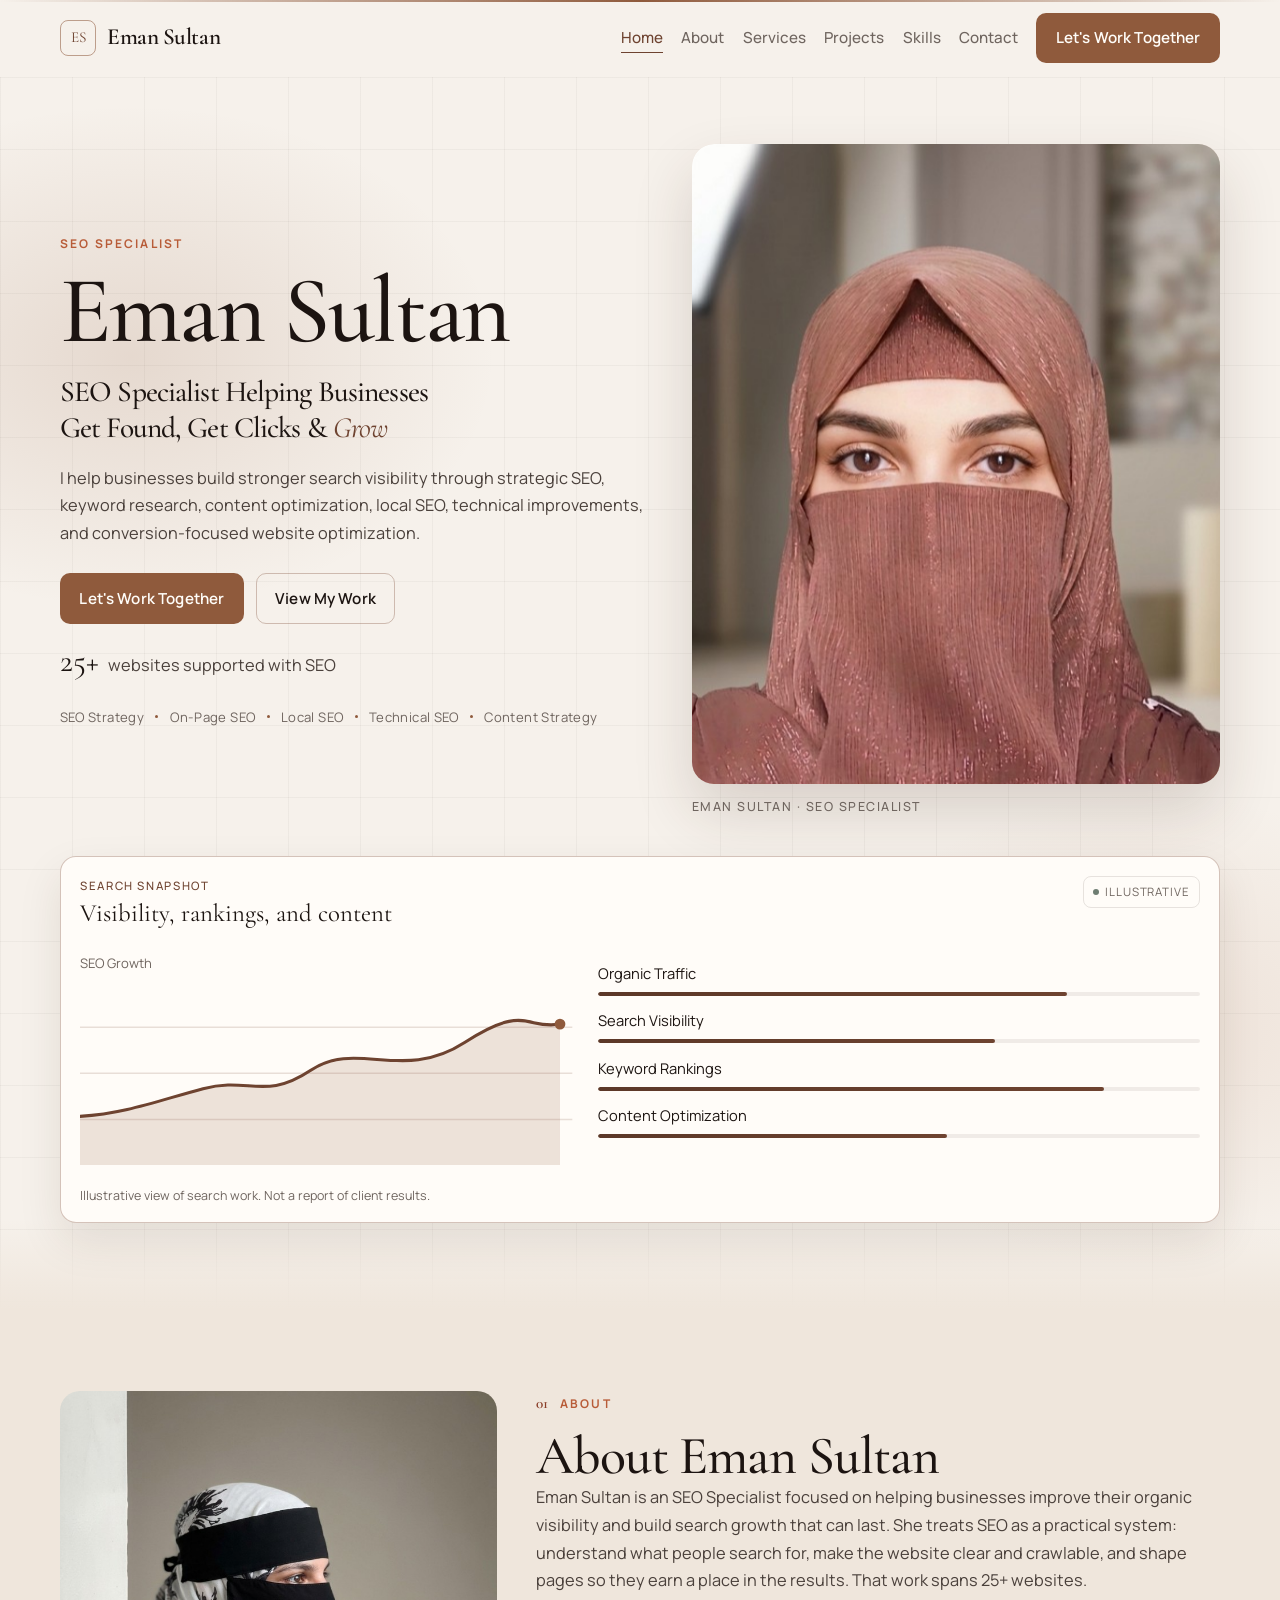
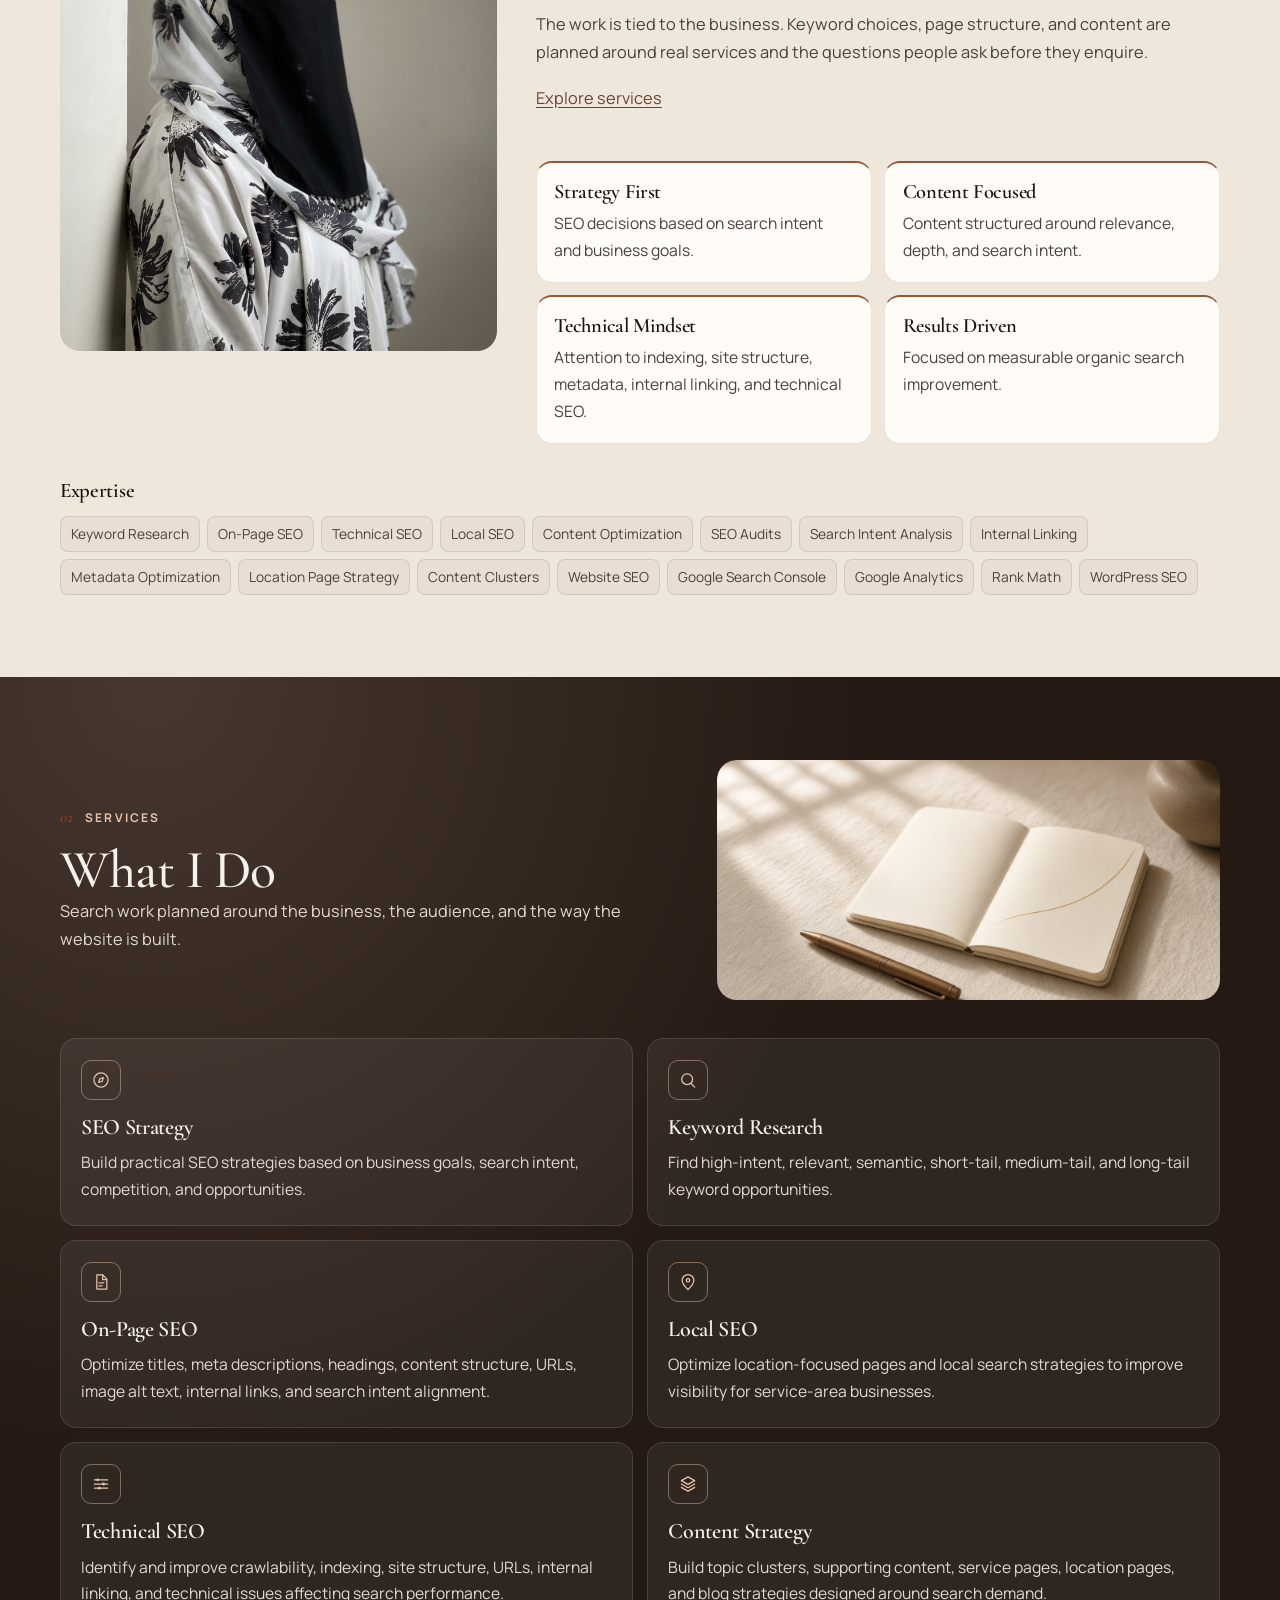
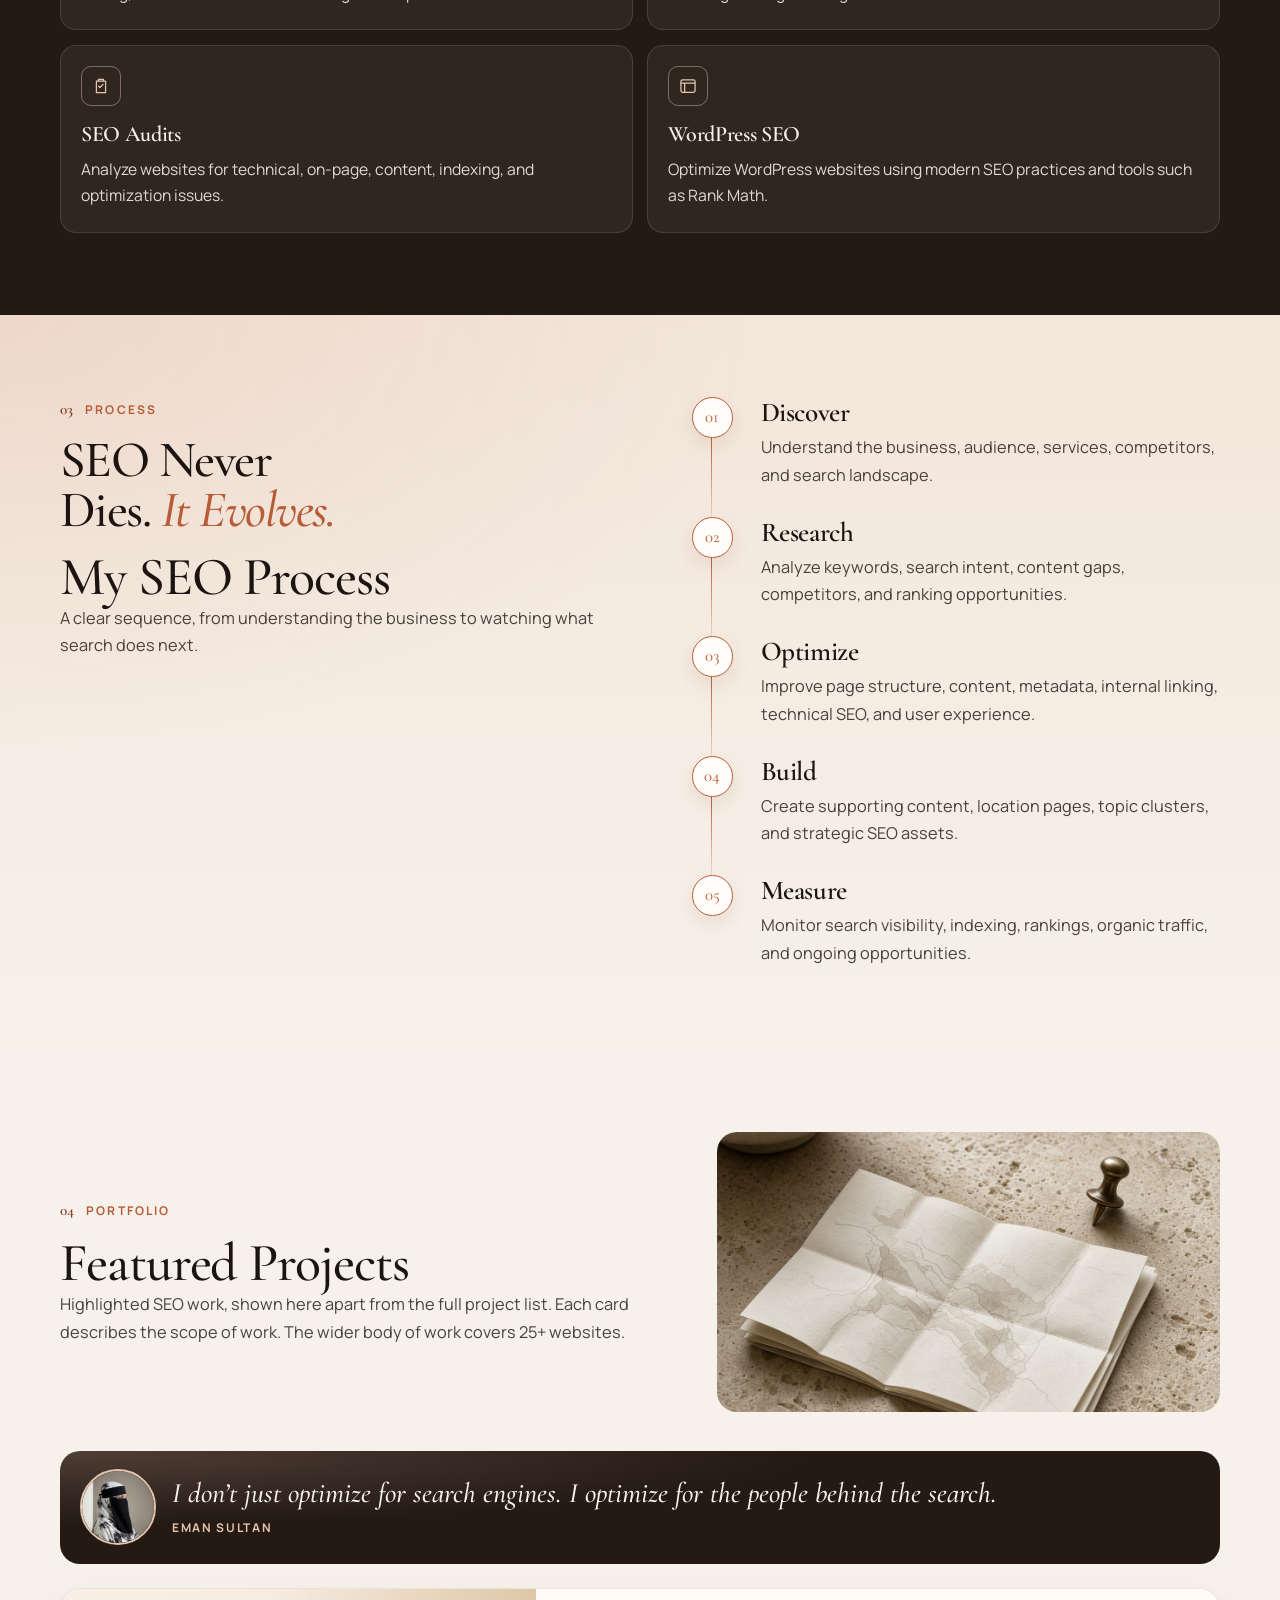
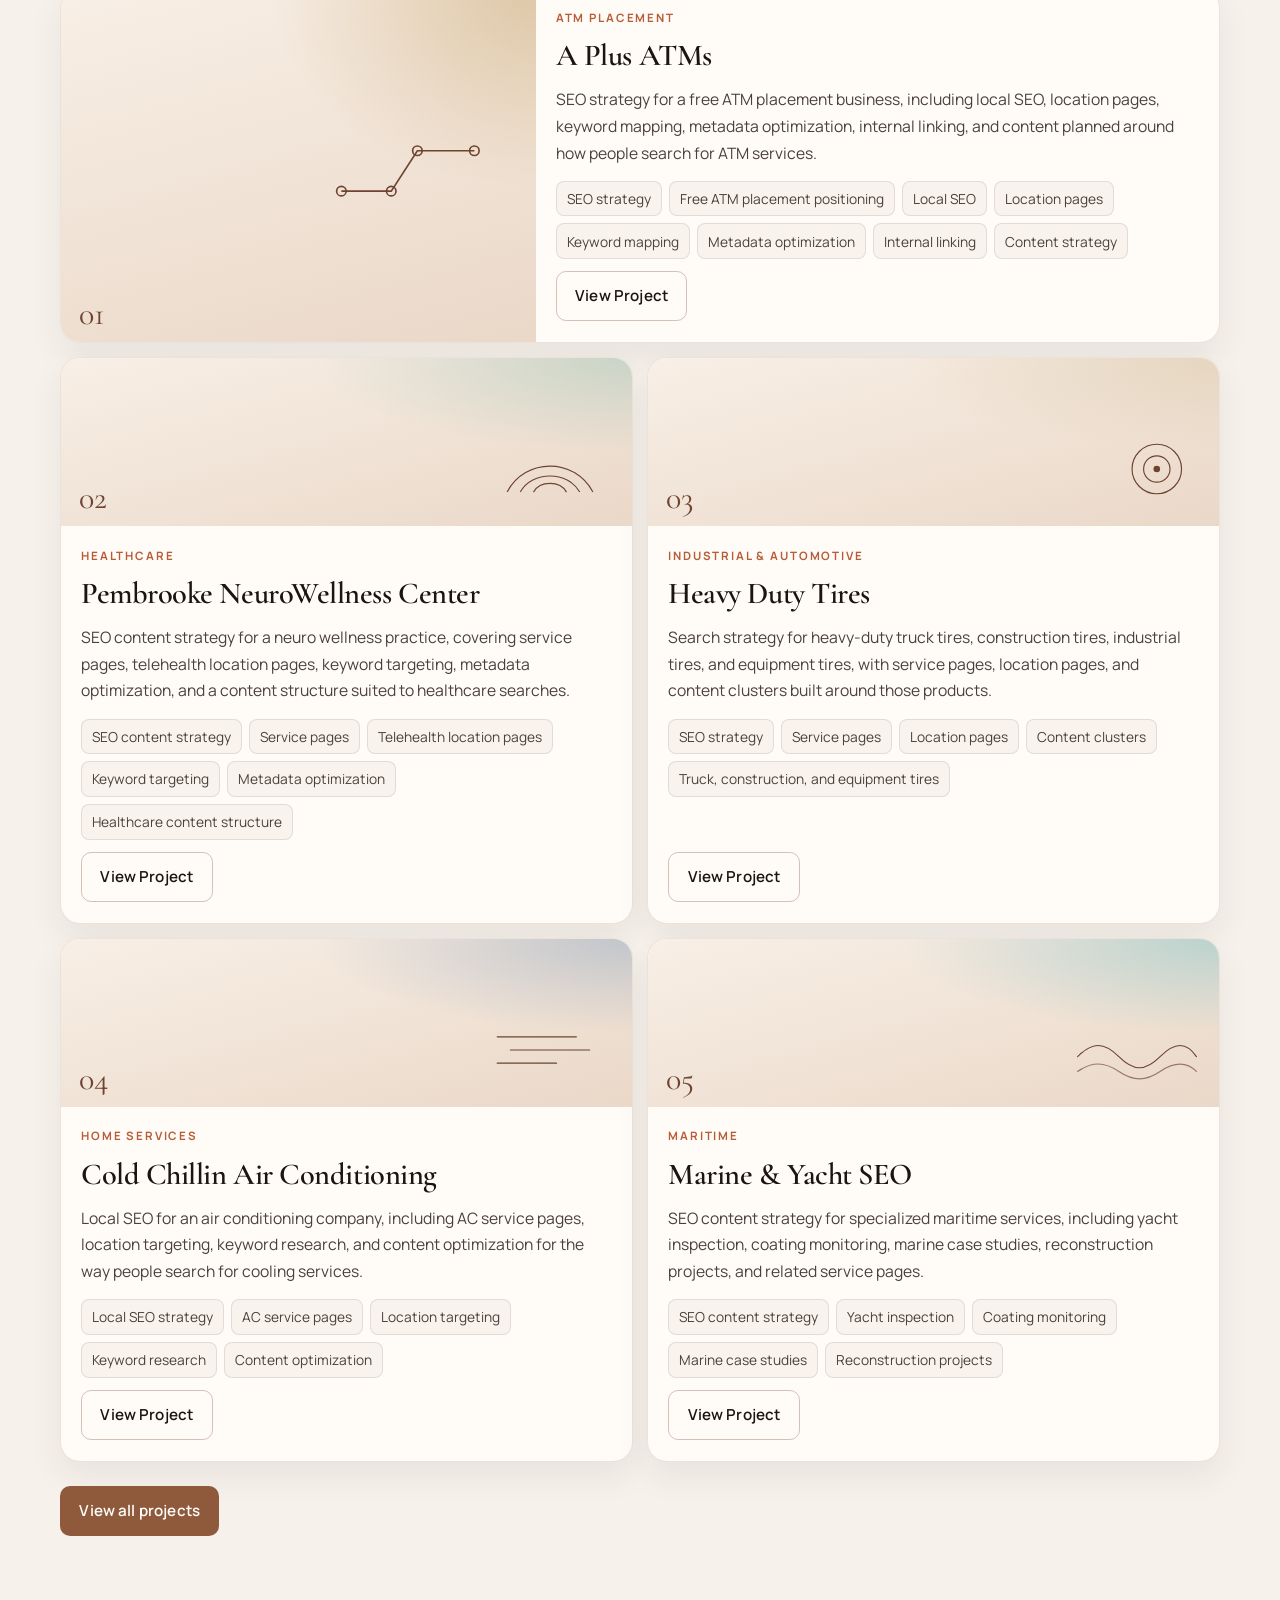
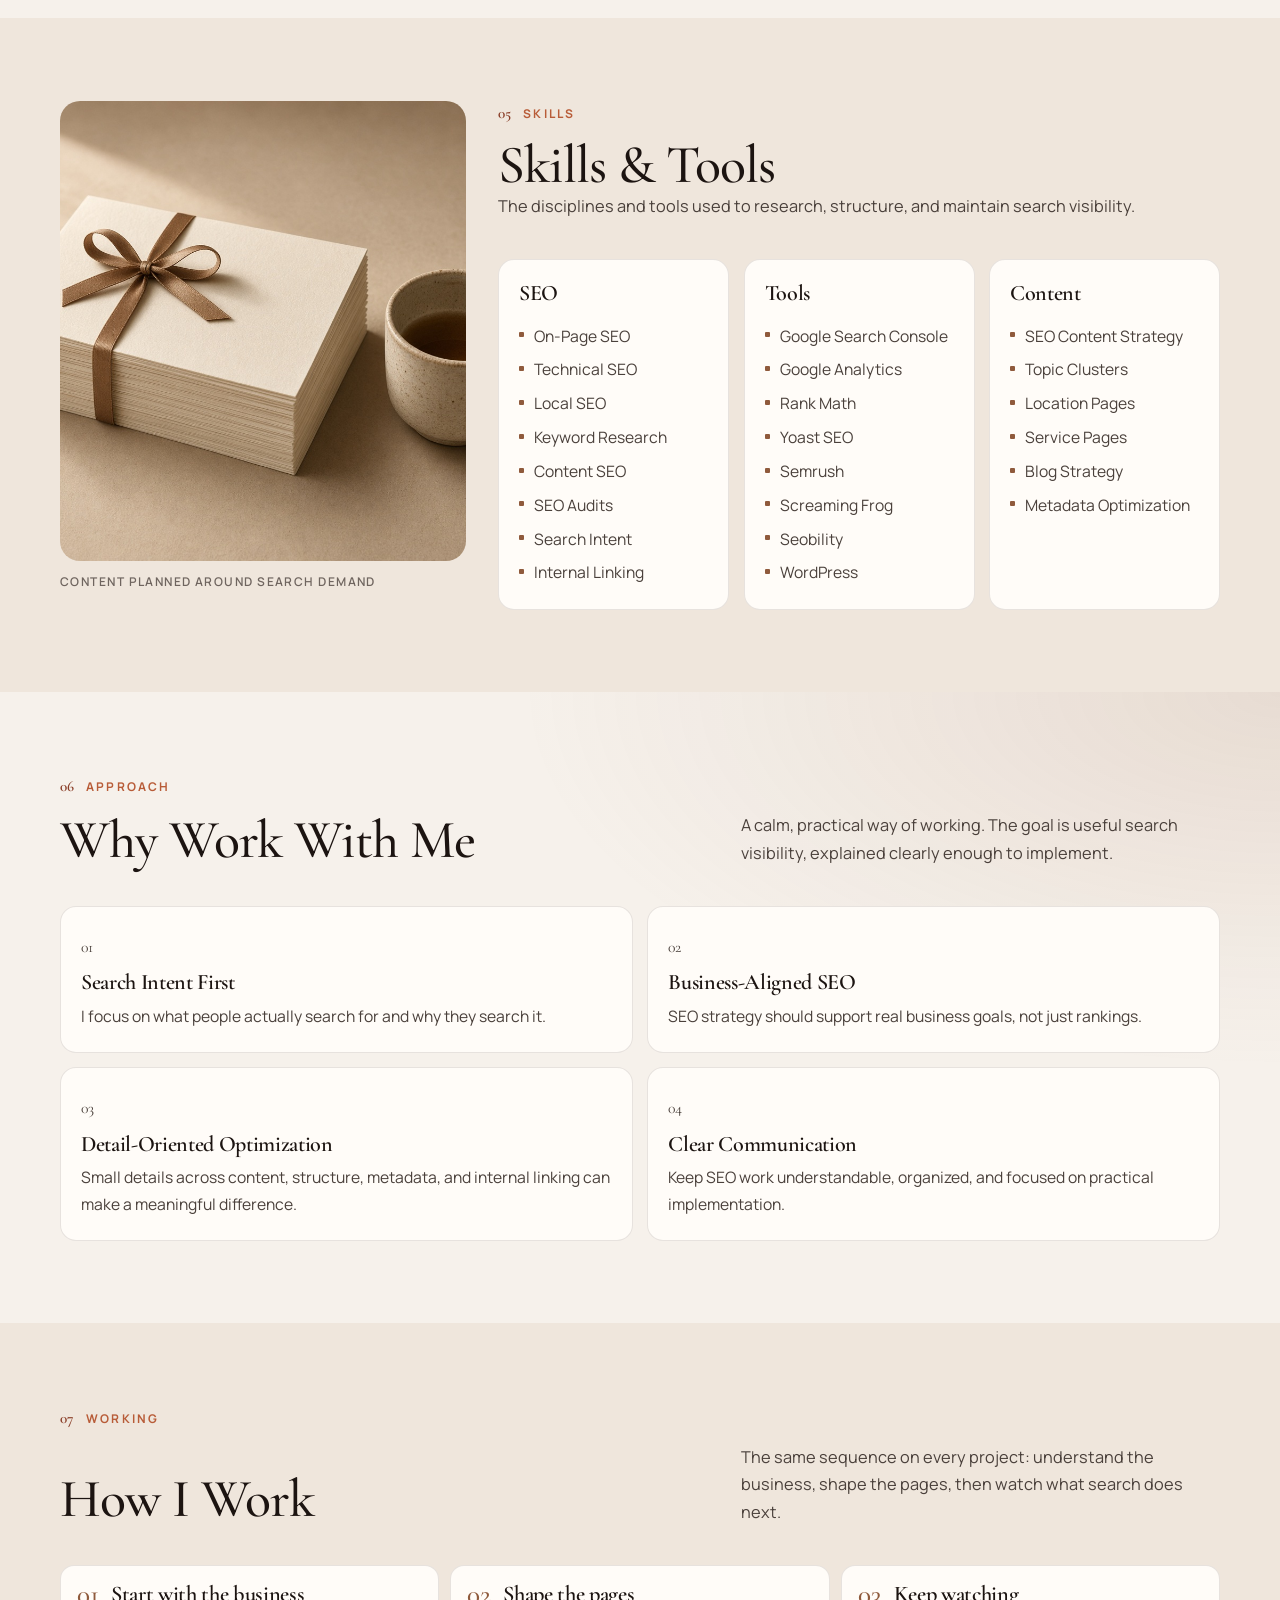
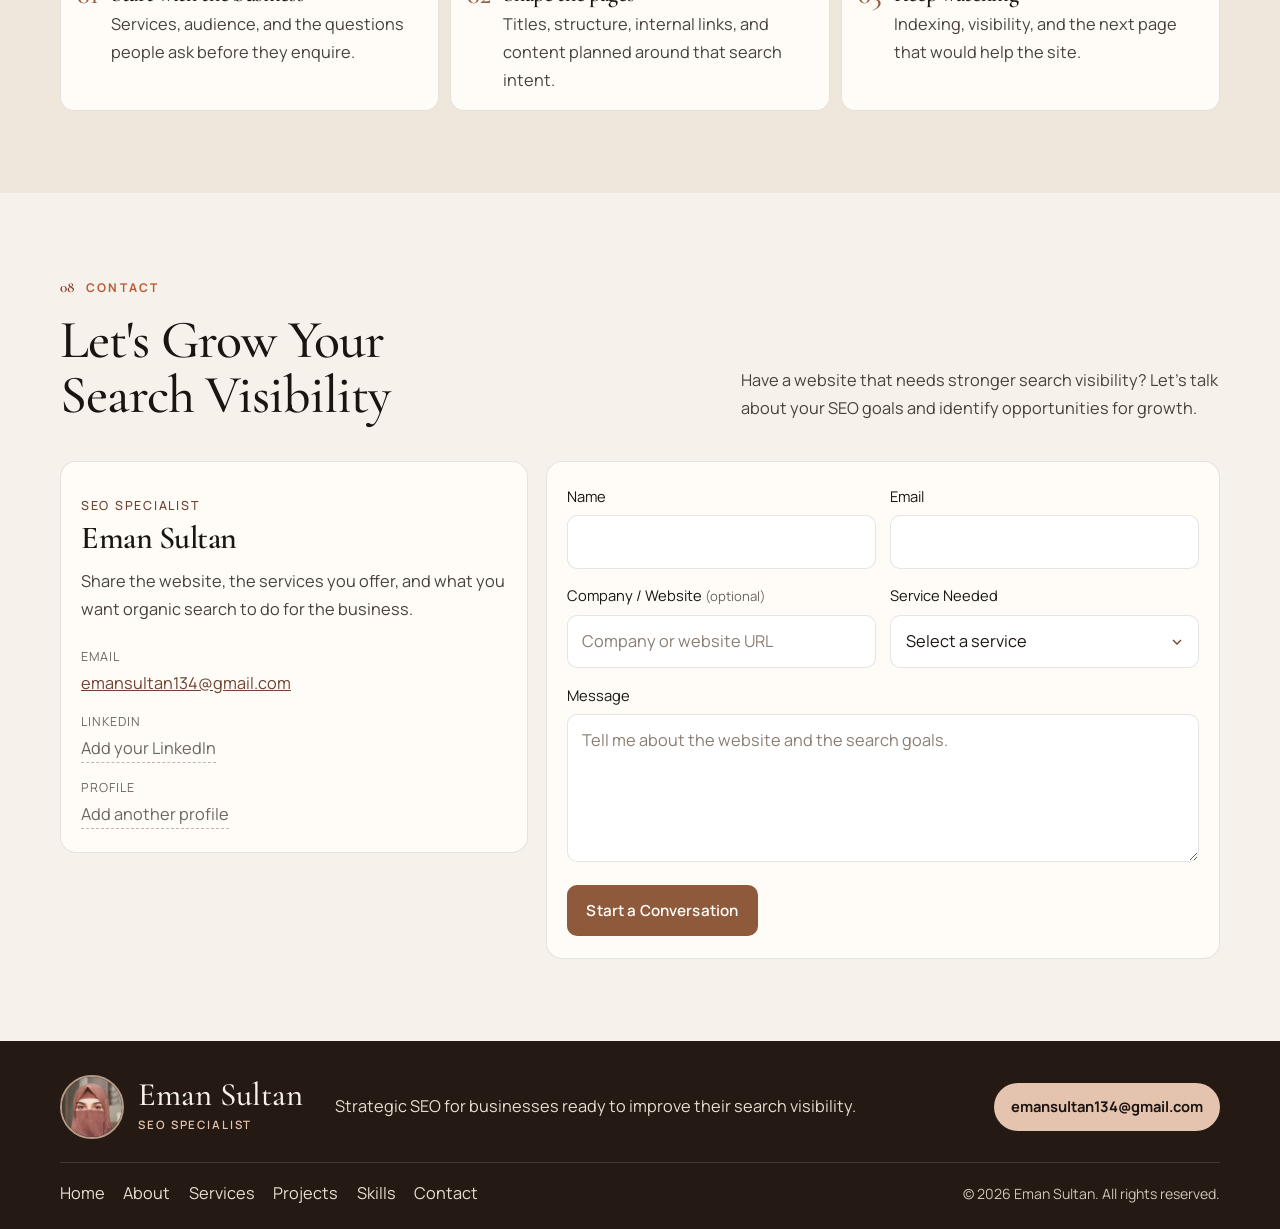
==== index.html @ 07949cb0 "Add the evolve line and working quote, and give the process and project sections a stronger look." ====
<!DOCTYPE html>
<html lang="en">
<head>
  <meta charset="utf-8" />
  <meta name="viewport" content="width=device-width, initial-scale=1" />
  <title>Eman Sultan | SEO Specialist &amp; SEO Strategist</title>
  <meta name="description" content="Eman Sultan is an SEO Specialist helping businesses improve search visibility through strategic SEO, content optimization, local SEO, and technical SEO." />
  <meta name="author" content="Eman Sultan" />
  <meta name="robots" content="index, follow" />
  <meta name="theme-color" content="#f6f1eb" />
  <!-- Replace the placeholder domain with the live website URL -->
  <link rel="canonical" href="https://your-domain.com/" />
  <meta property="og:type" content="website" />
  <meta property="og:locale" content="en_US" />
  <meta property="og:title" content="Eman Sultan | SEO Specialist &amp; SEO Strategist" />
  <meta property="og:description" content="Eman Sultan is an SEO Specialist helping businesses improve search visibility through strategic SEO, content optimization, local SEO, and technical SEO." />
  <meta property="og:url" content="https://your-domain.com/" />
  <!-- Add when a share image exists: <meta property="og:image" content="https://your-domain.com/og.jpg" /> -->
  <meta name="twitter:card" content="summary" />
  <meta name="twitter:title" content="Eman Sultan | SEO Specialist &amp; SEO Strategist" />
  <meta name="twitter:description" content="Eman Sultan is an SEO Specialist helping businesses improve search visibility through strategic SEO, content optimization, local SEO, and technical SEO." />
  <link rel="icon" href="assets/favicon.svg" type="image/svg+xml" />
  <link rel="preconnect" href="https://fonts.googleapis.com" />
  <link rel="preconnect" href="https://fonts.gstatic.com" crossorigin />
  <link href="https://fonts.googleapis.com/css2?family=Cormorant+Garamond:ital,wght@0,500;0,600;1,500;1,600&family=Manrope:wght@400;500;600;700&display=swap" rel="stylesheet" />
  <link rel="stylesheet" href="css/styles.css" />
  <script type="application/ld+json">
  {
    "@context": "https://schema.org",
    "@graph": [
      {
        "@type": "WebSite",
        "@id": "https://your-domain.com/#website",
        "url": "https://your-domain.com/",
        "name": "Eman Sultan",
        "description": "Eman Sultan is an SEO Specialist helping businesses improve search visibility through strategic SEO, content optimization, local SEO, and technical SEO.",
        "inLanguage": "en"
      },
      {
        "@type": "WebPage",
        "@id": "https://your-domain.com/#webpage",
        "url": "https://your-domain.com/",
        "name": "Eman Sultan | SEO Specialist & SEO Strategist",
        "isPartOf": { "@id": "https://your-domain.com/#website" },
        "about": { "@id": "https://your-domain.com/#person" },
        "inLanguage": "en",
        "description": "Eman Sultan is an SEO Specialist helping businesses improve search visibility through strategic SEO, content optimization, local SEO, and technical SEO."
      },
      {
        "@type": "Person",
        "@id": "https://your-domain.com/#person",
        "name": "Eman Sultan",
        "jobTitle": "SEO Specialist",
        "url": "https://your-domain.com/",
        "description": "SEO Specialist helping businesses improve search visibility, organic traffic, rankings, and online presence.",
        "knowsAbout": [
          "SEO strategy",
          "Keyword research",
          "On-page SEO",
          "Technical SEO",
          "Local SEO",
          "Content optimization",
          "SEO audits",
          "Search intent analysis",
          "Internal linking",
          "Metadata optimization",
          "Location page strategy",
          "Content clusters",
          "Website SEO",
          "Google Search Console",
          "Google Analytics",
          "Rank Math",
          "WordPress SEO"
        ]
      },
      {
        "@type": "ProfessionalService",
        "@id": "https://your-domain.com/#service",
        "name": "SEO services by Eman Sultan",
        "url": "https://your-domain.com/",
        "provider": { "@id": "https://your-domain.com/#person" },
        "serviceType": [
          "SEO Strategy",
          "Keyword Research",
          "On-Page SEO",
          "Local SEO",
          "Technical SEO",
          "Content Strategy",
          "SEO Audits",
          "WordPress SEO"
        ]
      }
    ]
  }
  </script>
</head>
<body>
  <a class="skip-link" href="#main">Skip to content</a>

  <header class="site-header">
    <div class="container header-inner">
      <a class="logo" href="#home" aria-label="Eman Sultan, home">
        <span class="logo-mark" aria-hidden="true">ES</span>
        <span class="logo-name">Eman Sultan</span>
      </a>
      <button class="nav-toggle" type="button" aria-expanded="false" aria-controls="primary-nav" aria-label="Open menu">
        <span class="nav-toggle-box" aria-hidden="true"><span></span><span></span><span></span></span>
      </button>
      <nav class="primary-nav" id="primary-nav" aria-label="Primary">
        <ul class="nav-list">
          <li><a href="#home">Home</a></li>
          <li><a href="#about">About</a></li>
          <li><a href="#services">Services</a></li>
          <li><a href="projects.html">Projects</a></li>
          <li><a href="#skills">Skills</a></li>
          <li><a href="contact.html">Contact</a></li>
          <li class="nav-cta"><a class="btn btn-primary" href="contact.html">Let's Work Together</a></li>
        </ul>
      </nav>
    </div>
  </header>

  <main id="main" tabindex="-1">
    <section class="hero" id="home" tabindex="-1" aria-labelledby="hero-title">
      <div class="hero-bg" aria-hidden="true"></div>
      <div class="container hero-grid">
        <div class="hero-copy">
          <p class="kicker">SEO Specialist</p>
          <h1 id="hero-title">Eman Sultan</h1>
          <h2 class="hero-lead">SEO Specialist Helping Businesses Get Found, Get Clicks &amp; <em>Grow</em></h2>
          <p class="lede">I help businesses build stronger search visibility through strategic SEO, keyword research, content optimization, local SEO, technical improvements, and conversion-focused website optimization.</p>
          <div class="cta-row">
            <a class="btn btn-primary" href="contact.html">Let's Work Together</a>
            <a class="btn btn-secondary" href="#portfolio">View My Work</a>
          </div>
          <p class="stat-line"><strong>25+</strong> <span>websites supported with SEO</span></p>
          <ul class="cred-list" aria-label="SEO focus areas">
            <li>SEO Strategy</li>
            <li>On-Page SEO</li>
            <li>Local SEO</li>
            <li>Technical SEO</li>
            <li>Content Strategy</li>
          </ul>
        </div>

        <figure class="portrait">
          <div class="portrait-frame">
            <img src="assets/eman-portrait.jpg" width="900" height="1200" alt="Portrait of Eman Sultan, SEO Specialist, facing the camera in a rose hijab" />
          </div>
          <figcaption>Eman Sultan · SEO Specialist</figcaption>
        </figure>
      </div>
      <div class="container dash-wrap">
        <figure class="dashboard">
          <div class="dash-top">
            <div>
              <p class="dash-kicker">Search snapshot</p>
              <p class="dash-title">Visibility, rankings, and content</p>
            </div>
            <p class="dash-badge"><span class="dot" aria-hidden="true"></span> Illustrative</p>
          </div>
          <div class="chart-block">
            <p class="chart-label">SEO Growth</p>
            <svg class="sparkline" viewBox="0 0 320 120" role="img" aria-label="Rising illustrative line for SEO growth">
              <path d="M0 30h320M0 60h320M0 90h320" fill="none" stroke="rgba(110,67,48,0.16)" stroke-width="1"/>
              <path class="spark-area" d="M0 88 C 30 86, 50 78, 80 70 S 120 78, 150 58 S 210 66, 250 40 S 290 32, 312 28 V 120 H 0 Z"/>
              <path class="spark-line" pathLength="1" d="M0 88 C 30 86, 50 78, 80 70 S 120 78, 150 58 S 210 66, 250 40 S 290 32, 312 28"/>
              <circle cx="312" cy="28" r="3.5" fill="#8F5A3C"/>
            </svg>
          </div>
          <ul class="metrics">
            <li class="metric">
              <span class="metric-label">Organic Traffic</span>
              <span class="bar" aria-hidden="true"><span style="--level: 78%"></span></span>
            </li>
            <li class="metric">
              <span class="metric-label">Search Visibility</span>
              <span class="bar" aria-hidden="true"><span style="--level: 66%"></span></span>
            </li>
            <li class="metric">
              <span class="metric-label">Keyword Rankings</span>
              <span class="bar" aria-hidden="true"><span style="--level: 84%"></span></span>
            </li>
            <li class="metric">
              <span class="metric-label">Content Optimization</span>
              <span class="bar" aria-hidden="true"><span style="--level: 58%"></span></span>
            </li>
          </ul>
          <figcaption id="dash-caption">Illustrative view of search work. Not a report of client results.</figcaption>
        </figure>
      </div>
    </section>

    <section class="section section-alt reveal" id="about" tabindex="-1" aria-labelledby="about-title">
      <div class="container">
        <div class="about-stage">
          <figure class="about-photo">
            <img src="assets/eman-profile.jpg" width="900" height="1200" alt="Eman Sultan in profile, wearing a floral hijab and black niqab" />
          </figure>
        <div class="about-grid">
          <div class="about-copy">
            <p class="kicker"><span>01</span> About</p>
            <h2 id="about-title">About Eman Sultan</h2>
            <p>Eman Sultan is an SEO Specialist focused on helping businesses improve their organic visibility and build search growth that can last. She treats SEO as a practical system: understand what people search for, make the website clear and crawlable, and shape pages so they earn a place in the results. That work spans 25+ websites.</p>
            <p>The work is tied to the business. Keyword choices, page structure, and content are planned around real services and the questions people ask before they enquire.</p>
            <a class="text-link" href="#services">Explore services</a>
          </div>
          <ul class="strengths">
            <li class="strength-card">
              <h3>Strategy First</h3>
              <p>SEO decisions based on search intent and business goals.</p>
            </li>
            <li class="strength-card">
              <h3>Content Focused</h3>
              <p>Content structured around relevance, depth, and search intent.</p>
            </li>
            <li class="strength-card">
              <h3>Technical Mindset</h3>
              <p>Attention to indexing, site structure, metadata, internal linking, and technical SEO.</p>
            </li>
            <li class="strength-card">
              <h3>Results Driven</h3>
              <p>Focused on measurable organic search improvement.</p>
            </li>
          </ul>
        </div>
        </div>
        <div class="expertise">
          <h3>Expertise</h3>
          <ul class="chip-list">
            <li>Keyword Research</li>
            <li>On-Page SEO</li>
            <li>Technical SEO</li>
            <li>Local SEO</li>
            <li>Content Optimization</li>
            <li>SEO Audits</li>
            <li>Search Intent Analysis</li>
            <li>Internal Linking</li>
            <li>Metadata Optimization</li>
            <li>Location Page Strategy</li>
            <li>Content Clusters</li>
            <li>Website SEO</li>
            <li>Google Search Console</li>
            <li>Google Analytics</li>
            <li>Rank Math</li>
            <li>WordPress SEO</li>
          </ul>
        </div>
      </div>
    </section>

    <section class="section section-ink reveal" id="services" tabindex="-1" aria-labelledby="services-title">
      <div class="container">
        <div class="section-head services-head">
          <div>
            <p class="kicker"><span>02</span> Services</p>
            <h2 id="services-title">What I Do</h2>
            <p class="dek">Search work planned around the business, the audience, and the way the website is built.</p>
          </div>
          <figure class="section-photo">
            <img src="assets/seo-desk.jpg" width="1200" height="675" alt="A warm desk with a notebook and a rising line, suggesting search growth" />
          </figure>
        </div>
        <ul class="service-grid">
          <li class="service-card">
            <span class="icon" aria-hidden="true">
              <svg viewBox="0 0 24 24" fill="none" stroke="currentColor" stroke-width="1.5" stroke-linecap="round" stroke-linejoin="round"><circle cx="12" cy="12" r="8.5"/><path d="m14.8 9.2-1.3 4.3-4.3 1.3 1.3-4.3z"/></svg>
            </span>
            <h3>SEO Strategy</h3>
            <p>Build practical SEO strategies based on business goals, search intent, competition, and opportunities.</p>
          </li>
          <li class="service-card">
            <span class="icon" aria-hidden="true">
              <svg viewBox="0 0 24 24" fill="none" stroke="currentColor" stroke-width="1.5" stroke-linecap="round" stroke-linejoin="round"><circle cx="11" cy="11" r="6.5"/><path d="M16 16.5 20 20.5"/></svg>
            </span>
            <h3>Keyword Research</h3>
            <p>Find high-intent, relevant, semantic, short-tail, medium-tail, and long-tail keyword opportunities.</p>
          </li>
          <li class="service-card">
            <span class="icon" aria-hidden="true">
              <svg viewBox="0 0 24 24" fill="none" stroke="currentColor" stroke-width="1.5" stroke-linecap="round" stroke-linejoin="round"><path d="M7 3.5h7l5 5V20.5H7z"/><path d="M14 3.5V9h5"/><path d="M9.5 13h6M9.5 16.5h4"/></svg>
            </span>
            <h3>On-Page SEO</h3>
            <p>Optimize titles, meta descriptions, headings, content structure, URLs, image alt text, internal links, and search intent alignment.</p>
          </li>
          <li class="service-card">
            <span class="icon" aria-hidden="true">
              <svg viewBox="0 0 24 24" fill="none" stroke="currentColor" stroke-width="1.5" stroke-linecap="round" stroke-linejoin="round"><path d="M12 21s7-6.1 7-11a7 7 0 1 0-14 0c0 4.9 7 11 7 11z"/><circle cx="12" cy="10" r="2.1"/></svg>
            </span>
            <h3>Local SEO</h3>
            <p>Optimize location-focused pages and local search strategies to improve visibility for service-area businesses.</p>
          </li>
          <li class="service-card">
            <span class="icon" aria-hidden="true">
              <svg viewBox="0 0 24 24" fill="none" stroke="currentColor" stroke-width="1.5" stroke-linecap="round"><path d="M4 7h16M4 12h16M4 17h16"/><circle cx="8" cy="7" r="1.7" fill="currentColor" stroke="none"/><circle cx="15" cy="12" r="1.7" fill="currentColor" stroke="none"/><circle cx="10" cy="17" r="1.7" fill="currentColor" stroke="none"/></svg>
            </span>
            <h3>Technical SEO</h3>
            <p>Identify and improve crawlability, indexing, site structure, URLs, internal linking, and technical issues affecting search performance.</p>
          </li>
          <li class="service-card">
            <span class="icon" aria-hidden="true">
              <svg viewBox="0 0 24 24" fill="none" stroke="currentColor" stroke-width="1.5" stroke-linecap="round" stroke-linejoin="round"><path d="M12 3.5 20 8 12 12.5 4 8z"/><path d="m4 12 8 4.5L20 12"/><path d="m4 16 8 4.5L20 16"/></svg>
            </span>
            <h3>Content Strategy</h3>
            <p>Build topic clusters, supporting content, service pages, location pages, and blog strategies designed around search demand.</p>
          </li>
          <li class="service-card">
            <span class="icon" aria-hidden="true">
              <svg viewBox="0 0 24 24" fill="none" stroke="currentColor" stroke-width="1.5" stroke-linecap="round" stroke-linejoin="round"><path d="M9 4h6v2.2H9z"/><path d="M8 6H6.5v14h11V6H16"/><path d="m9 12.2 1.6 1.6L14.5 10"/></svg>
            </span>
            <h3>SEO Audits</h3>
            <p>Analyze websites for technical, on-page, content, indexing, and optimization issues.</p>
          </li>
          <li class="service-card">
            <span class="icon" aria-hidden="true">
              <svg viewBox="0 0 24 24" fill="none" stroke="currentColor" stroke-width="1.5" stroke-linecap="round" stroke-linejoin="round"><rect x="3.5" y="4.5" width="17" height="15" rx="2"/><path d="M3.5 8.5h17M8 8.5v11"/></svg>
            </span>
            <h3>WordPress SEO</h3>
            <p>Optimize WordPress websites using modern SEO practices and tools such as Rank Math.</p>
          </li>
        </ul>
      </div>
    </section>

    <section class="section section-alt reveal" id="process" tabindex="-1" aria-labelledby="process-title">
      <div class="container process-layout">
        <div class="process-intro">
          <p class="kicker"><span>03</span> Process</p>
          <p class="evolve">SEO Never Dies. <em>It Evolves.</em></p>
          <h2 id="process-title">My SEO Process</h2>
          <p class="dek">A clear sequence, from understanding the business to watching what search does next.</p>
        </div>
        <ol class="process">
          <li>
            <span class="step-num">01</span>
            <h3>Discover</h3>
            <p>Understand the business, audience, services, competitors, and search landscape.</p>
          </li>
          <li>
            <span class="step-num">02</span>
            <h3>Research</h3>
            <p>Analyze keywords, search intent, content gaps, competitors, and ranking opportunities.</p>
          </li>
          <li>
            <span class="step-num">03</span>
            <h3>Optimize</h3>
            <p>Improve page structure, content, metadata, internal linking, technical SEO, and user experience.</p>
          </li>
          <li>
            <span class="step-num">04</span>
            <h3>Build</h3>
            <p>Create supporting content, location pages, topic clusters, and strategic SEO assets.</p>
          </li>
          <li>
            <span class="step-num">05</span>
            <h3>Measure</h3>
            <p>Monitor search visibility, indexing, rankings, organic traffic, and ongoing opportunities.</p>
          </li>
        </ol>
      </div>
    </section>

    <section class="section reveal" id="portfolio" tabindex="-1" aria-labelledby="portfolio-title">
      <div class="container">
        <div class="section-head split-media">
          <div>
            <p class="kicker"><span>04</span> Portfolio</p>
            <h2 id="portfolio-title">Featured Projects</h2>
            <p class="dek">Highlighted SEO work, shown here apart from the full project list. Each card describes the scope of work. The wider body of work covers 25+ websites.</p>
          </div>
          <figure class="section-photo frame-photo">
            <img src="assets/local-map.jpg" width="900" height="675" alt="A folded map with a bronze pin, suggesting local search and service areas" />
          </figure>
        </div>
        <blockquote class="project-quote">
          <img src="assets/eman-profile.jpg" width="84" height="84" alt="" />
          <div>
            <p>I don’t just optimize for search engines. I optimize for the people behind the search.</p>
            <cite>Eman Sultan</cite>
          </div>
        </blockquote>
        <div class="project-grid">
          <article class="project-card is-feature" data-tone="gold">
            <div class="project-art" aria-hidden="true">
              <span class="project-index">01</span>
              <svg viewBox="0 0 160 100" fill="none" stroke="currentColor" stroke-width="1.4">
                <path d="M18 72h42l22-34h48"/>
                <circle cx="18" cy="72" r="4"/><circle cx="60" cy="72" r="4"/><circle cx="82" cy="38" r="4"/><circle cx="130" cy="38" r="4"/>
              </svg>
            </div>
            <div class="project-body">
              <p class="project-industry">ATM Placement</p>
              <h3 class="project-title">A Plus ATMs</h3>
              <p class="project-copy">SEO strategy for a free ATM placement business, including local SEO, location pages, keyword mapping, metadata optimization, internal linking, and content planned around how people search for ATM services.</p>
              <ul class="tag-list">
                <li>SEO strategy</li>
                <li>Free ATM placement positioning</li>
                <li>Local SEO</li>
                <li>Location pages</li>
                <li>Keyword mapping</li>
                <li>Metadata optimization</li>
                <li>Internal linking</li>
                <li>Content strategy</li>
              </ul>
              <button class="btn btn-secondary view-project" type="button">View Project<span class="visually-hidden">: A Plus ATMs</span></button>
            </div>
          </article>

          <article class="project-card" data-tone="sage">
            <div class="project-art" aria-hidden="true">
              <span class="project-index">02</span>
              <svg viewBox="0 0 160 100" fill="none" stroke="currentColor" stroke-width="1.4">
                <path d="M28 78c22-42 82-42 104 0"/>
                <path d="M44 78c14-26 58-26 72 0"/>
                <path d="M60 78c8-14 32-14 40 0"/>
              </svg>
            </div>
            <div class="project-body">
              <p class="project-industry">Healthcare</p>
              <h3 class="project-title">Pembrooke NeuroWellness Center</h3>
              <p class="project-copy">SEO content strategy for a neuro wellness practice, covering service pages, telehealth location pages, keyword targeting, metadata optimization, and a content structure suited to healthcare searches.</p>
              <ul class="tag-list">
                <li>SEO content strategy</li>
                <li>Service pages</li>
                <li>Telehealth location pages</li>
                <li>Keyword targeting</li>
                <li>Metadata optimization</li>
                <li>Healthcare content structure</li>
              </ul>
              <button class="btn btn-secondary view-project" type="button">View Project<span class="visually-hidden">: Pembrooke NeuroWellness Center</span></button>
            </div>
          </article>

          <article class="project-card" data-tone="sand">
            <div class="project-art" aria-hidden="true">
              <span class="project-index">03</span>
              <svg viewBox="0 0 160 100" fill="none" stroke="currentColor" stroke-width="1.4">
                <circle cx="104" cy="50" r="30"/><circle cx="104" cy="50" r="16"/><circle cx="104" cy="50" r="4" fill="currentColor" stroke="none"/>
              </svg>
            </div>
            <div class="project-body">
              <p class="project-industry">Industrial &amp; Automotive</p>
              <h3 class="project-title">Heavy Duty Tires</h3>
              <p class="project-copy">Search strategy for heavy-duty truck tires, construction tires, industrial tires, and equipment tires, with service pages, location pages, and content clusters built around those products.</p>
              <ul class="tag-list">
                <li>SEO strategy</li>
                <li>Service pages</li>
                <li>Location pages</li>
                <li>Content clusters</li>
                <li>Truck, construction, and equipment tires</li>
              </ul>
              <button class="btn btn-secondary view-project" type="button">View Project<span class="visually-hidden">: Heavy Duty Tires</span></button>
            </div>
          </article>

          <article class="project-card" data-tone="mist">
            <div class="project-art" aria-hidden="true">
              <span class="project-index">04</span>
              <svg viewBox="0 0 160 100" fill="none" stroke="currentColor" stroke-width="1.4" stroke-linecap="round">
                <path d="M16 34h96"/><path d="M32 50h96"/><path d="M16 66h72"/>
              </svg>
            </div>
            <div class="project-body">
              <p class="project-industry">Home Services</p>
              <h3 class="project-title">Cold Chillin Air Conditioning</h3>
              <p class="project-copy">Local SEO for an air conditioning company, including AC service pages, location targeting, keyword research, and content optimization for the way people search for cooling services.</p>
              <ul class="tag-list">
                <li>Local SEO strategy</li>
                <li>AC service pages</li>
                <li>Location targeting</li>
                <li>Keyword research</li>
                <li>Content optimization</li>
              </ul>
              <button class="btn btn-secondary view-project" type="button">View Project<span class="visually-hidden">: Cold Chillin Air Conditioning</span></button>
            </div>
          </article>

          <article class="project-card" data-tone="sea">
            <div class="project-art" aria-hidden="true">
              <span class="project-index">05</span>
              <svg viewBox="0 0 160 100" fill="none" stroke="currentColor" stroke-width="1.4" stroke-linecap="round">
                <path d="M8 58c18-18 32-18 50 0s32 18 50 0 32-18 44 0"/>
                <path d="M8 76c18-12 32-12 50 0s32 12 50 0 32-12 44 0" opacity="0.65"/>
              </svg>
            </div>
            <div class="project-body">
              <p class="project-industry">Maritime</p>
              <h3 class="project-title">Marine &amp; Yacht SEO</h3>
              <p class="project-copy">SEO content strategy for specialized maritime services, including yacht inspection, coating monitoring, marine case studies, reconstruction projects, and related service pages.</p>
              <ul class="tag-list">
                <li>SEO content strategy</li>
                <li>Yacht inspection</li>
                <li>Coating monitoring</li>
                <li>Marine case studies</li>
                <li>Reconstruction projects</li>
              </ul>
              <button class="btn btn-secondary view-project" type="button">View Project<span class="visually-hidden">: Marine and Yacht SEO</span></button>
            </div>
          </article>
        </div>
        <p class="more-projects"><a class="btn btn-primary" href="projects.html">View all projects</a></p>
      </div>
    </section>

    <section class="section section-alt reveal" id="skills" tabindex="-1" aria-labelledby="skills-title">
      <div class="container">
        <div class="skills-layout">
          <figure class="section-photo tall-photo">
            <img src="assets/content-pages.jpg" width="900" height="675" alt="Stacked cream pages tied with a ribbon, suggesting planned content" />
            <figcaption>Content planned around search demand</figcaption>
          </figure>
          <div>
        <div class="section-head">
          <p class="kicker"><span>05</span> Skills</p>
          <h2 id="skills-title">Skills &amp; Tools</h2>
          <p class="dek">The disciplines and tools used to research, structure, and maintain search visibility.</p>
        </div>
        <div class="skill-grid">
          <article class="skill-card">
            <h3>SEO</h3>
            <ul>
              <li>On-Page SEO</li>
              <li>Technical SEO</li>
              <li>Local SEO</li>
              <li>Keyword Research</li>
              <li>Content SEO</li>
              <li>SEO Audits</li>
              <li>Search Intent</li>
              <li>Internal Linking</li>
            </ul>
          </article>
          <article class="skill-card">
            <h3>Tools</h3>
            <ul>
              <li>Google Search Console</li>
              <li>Google Analytics</li>
              <li>Rank Math</li>
              <li>Yoast SEO</li>
              <li>Semrush</li>
              <li>Screaming Frog</li>
              <li>Seobility</li>
              <li>WordPress</li>
            </ul>
          </article>
          <article class="skill-card">
            <h3>Content</h3>
            <ul>
              <li>SEO Content Strategy</li>
              <li>Topic Clusters</li>
              <li>Location Pages</li>
              <li>Service Pages</li>
              <li>Blog Strategy</li>
              <li>Metadata Optimization</li>
            </ul>
          </article>
        </div>
          </div>
        </div>
      </div>
    </section>

    <section class="section reveal" id="why" tabindex="-1" aria-labelledby="why-title">
      <div class="container">
        <div class="section-head">
          <p class="kicker"><span>06</span> Approach</p>
          <div class="section-head-row">
            <h2 id="why-title">Why Work With Me</h2>
            <p class="dek">A calm, practical way of working. The goal is useful search visibility, explained clearly enough to implement.</p>
          </div>
        </div>
        <div class="why-grid">
          <article class="why-card">
            <p class="why-num" aria-hidden="true">01</p>
            <h3>Search Intent First</h3>
            <p>I focus on what people actually search for and why they search it.</p>
          </article>
          <article class="why-card">
            <p class="why-num" aria-hidden="true">02</p>
            <h3>Business-Aligned SEO</h3>
            <p>SEO strategy should support real business goals, not just rankings.</p>
          </article>
          <article class="why-card">
            <p class="why-num" aria-hidden="true">03</p>
            <h3>Detail-Oriented Optimization</h3>
            <p>Small details across content, structure, metadata, and internal linking can make a meaningful difference.</p>
          </article>
          <article class="why-card">
            <p class="why-num" aria-hidden="true">04</p>
            <h3>Clear Communication</h3>
            <p>Keep SEO work understandable, organized, and focused on practical implementation.</p>
          </article>
        </div>
      </div>
    </section>

    <section class="section section-alt reveal" id="working" tabindex="-1" aria-labelledby="working-title">
      <div class="container">
        <div class="section-head">
          <p class="kicker"><span>07</span> Working</p>
          <div class="section-head-row">
            <h2 id="working-title">How I Work</h2>
            <p class="dek">The same sequence on every project: understand the business, shape the pages, then watch what search does next.</p>
          </div>
        </div>
          <ol class="work-list">
            <li class="work-card">
              <span>01</span>
              <div>
                <h3>Start with the business</h3>
                <p>Services, audience, and the questions people ask before they enquire.</p>
              </div>
            </li>
            <li class="work-card">
              <span>02</span>
              <div>
                <h3>Shape the pages</h3>
                <p>Titles, structure, internal links, and content planned around that search intent.</p>
              </div>
            </li>
            <li class="work-card">
              <span>03</span>
              <div>
                <h3>Keep watching</h3>
                <p>Indexing, visibility, and the next page that would help the site.</p>
              </div>
            </li>
          </ol>
      </div>
    </section>

    <section class="section reveal" id="contact" tabindex="-1" aria-labelledby="contact-title">
      <div class="container">
        <div class="section-head">
          <p class="kicker"><span>08</span> Contact</p>
          <div class="section-head-row">
            <h2 id="contact-title">Let's Grow Your Search Visibility</h2>
            <p class="dek">Have a website that needs stronger search visibility? Let's talk about your SEO goals and identify opportunities for growth.</p>
          </div>
        </div>
        <div class="contact-grid">
          <aside class="contact-card">
            <p class="contact-role">SEO Specialist</p>
            <h3>Eman Sultan</h3>
            <p>Share the website, the services you offer, and what you want organic search to do for the business.</p>
            <!-- Direct links are filled from the CONTACT object in js/main.js -->
            <ul class="contact-links">
              <li data-slot="email">
                <span class="contact-label">Email</span>
                <span class="contact-value contact-placeholder">Add your email</span>
              </li>
              <li data-slot="linkedin">
                <span class="contact-label">LinkedIn</span>
                <span class="contact-value contact-placeholder">Add your LinkedIn</span>
              </li>
              <li data-slot="other">
                <span class="contact-label">Profile</span>
                <span class="contact-value contact-placeholder">Add another profile</span>
              </li>
            </ul>
          </aside>
          <form class="contact-card" id="contact-form" action="https://formsubmit.co/emansultan134@gmail.com" method="POST">
            <input type="text" name="_honey" class="visually-hidden" tabindex="-1" autocomplete="off" aria-hidden="true" />
            <div id="form-success" class="form-success" hidden tabindex="-1" role="status"></div>
            <div class="form-row">
              <div class="field">
                <label for="name">Name</label>
                <input id="name" name="name" type="text" autocomplete="name" required maxlength="120" />
                <p class="form-error" id="name-error"></p>
              </div>
              <div class="field">
                <label for="email">Email</label>
                <input id="email" name="email" type="email" autocomplete="email" required maxlength="160" />
                <p class="form-error" id="email-error"></p>
              </div>
            </div>
            <div class="form-row">
              <div class="field">
                <label for="company">Company / Website <span class="optional">(optional)</span></label>
                <input id="company" name="company" type="text" autocomplete="organization" maxlength="180" placeholder="Company or website URL" />
              </div>
              <div class="field">
                <label for="service-needed">Service Needed</label>
                <select id="service-needed" name="service" required>
                  <option value="">Select a service</option>
                  <option>SEO Strategy</option>
                  <option>Keyword Research</option>
                  <option>On-Page SEO</option>
                  <option>Local SEO</option>
                  <option>Technical SEO</option>
                  <option>Content Strategy</option>
                  <option>SEO Audits</option>
                  <option>WordPress SEO</option>
                  <option>Not sure yet</option>
                </select>
                <p class="form-error" id="service-needed-error"></p>
              </div>
            </div>
            <div class="field">
              <label for="message">Message</label>
              <textarea id="message" name="message" required maxlength="2000" placeholder="Tell me about the website and the search goals."></textarea>
              <p class="form-error" id="message-error"></p>
            </div>
            <button class="btn btn-primary" type="submit">Start a Conversation</button>
          </form>
        </div>
      </div>
    </section>
  </main>

  <footer class="site-footer">
    <div class="container">
      <div class="footer-panel">
        <div class="footer-brand">
          <img class="footer-avatar" src="assets/eman-portrait.jpg" width="72" height="72" alt="" />
          <div>
            <p class="footer-name">Eman Sultan</p>
            <p class="footer-role">SEO Specialist</p>
          </div>
        </div>
        <p class="footer-desc">Strategic SEO for businesses ready to improve their search visibility.</p>
        <a class="footer-mail" href="mailto:emansultan134@gmail.com">emansultan134@gmail.com</a>
      </div>
      <div class="footer-bar">
        <nav class="footer-nav" aria-label="Footer">
          <ul>
            <li><a href="#home">Home</a></li>
            <li><a href="#about">About</a></li>
            <li><a href="#services">Services</a></li>
            <li><a href="projects.html">Projects</a></li>
            <li><a href="#skills">Skills</a></li>
            <li><a href="contact.html">Contact</a></li>
          </ul>
        </nav>
        <p class="copyright">© 2026 Eman Sultan. All rights reserved.</p>
      </div>
    </div>
  </footer>

  <dialog id="project-dialog" aria-labelledby="dialog-title">
    <div class="dialog-top">
      <p class="kicker" id="dialog-industry"></p>
      <button class="dialog-close" type="button" aria-label="Close project details">
        <svg viewBox="0 0 24 24" fill="none" stroke="currentColor" stroke-width="1.6" stroke-linecap="round" aria-hidden="true"><path d="M6 6l12 12M18 6 6 18"/></svg>
      </button>
    </div>
    <h2 id="dialog-title"></h2>
    <p id="dialog-summary"></p>
    <h3 class="dialog-label">SEO services included</h3>
    <ul class="dialog-services" id="dialog-services"></ul>
    <a class="btn btn-secondary" id="dialog-visit" hidden>Visit website</a>
  </dialog>

  <script src="js/main.js"></script>
</body>
</html>
---- css/styles.css ----
:root {
  --bg: #f6f1eb;
  --bg-alt: #efe6dc;
  --bg-card: #fffcf8;
  --bg-card-hover: #fff;
  --bg-input: #fff;
  --line: rgba(62, 42, 34, 0.12);
  --line-strong: rgba(122, 74, 52, 0.32);
  --gold: #8f5a3c;
  --gold-2: #6e4330;
  --gold-deep: #5c3828;
  --ink: #1c1411;
  --on-accent: #fffdf9;
  --sage: #6e7d72;
  --text: #1c1411;
  --body: #4a403b;
  --muted: #6f655f;
  --danger: #9a3d32;
  --serif: "Cormorant Garamond", Georgia, "Times New Roman", serif;
  --sans: "Manrope", "Segoe UI", sans-serif;
  --shadow: 0 18px 44px rgba(62, 36, 24, 0.1);
  --header: 76px;
  --container: 1160px;
  --radius: 16px;
  color-scheme: light;
}

*,
*::before,
*::after { box-sizing: border-box; }

html { scroll-behavior: smooth; }

body {
  margin: 0;
  font-family: var(--sans);
  font-size: 1.02rem;
  line-height: 1.7;
  color: var(--body);
  background: var(--bg);
  text-rendering: optimizeLegibility;
  -webkit-font-smoothing: antialiased;
}

img, svg { max-width: 100%; }

button, input, select, textarea { font: inherit; color: inherit; }

button { cursor: pointer; }

button:disabled { cursor: wait; opacity: 0.7; }

a { color: inherit; }

p, h1, h2, h3, h4, ul, ol, figure { margin: 0; }

ul, ol { padding: 0; }

::selection { background: var(--gold); color: var(--on-accent); }

:focus:not(:focus-visible) { outline: none; }

:focus-visible {
  outline: 2px solid var(--gold-2);
  outline-offset: 3px;
}

[tabindex="-1"]:focus { outline: none; }

.skip-link {
  position: absolute;
  left: 1rem;
  top: 0;
  z-index: 80;
  transform: translateY(-140%);
  background: var(--gold);
  color: var(--on-accent);
  text-decoration: none;
  font-weight: 600;
  padding: 0.6rem 0.9rem;
  border-radius: 8px;
}

.skip-link:focus { transform: none; top: 0.75rem; }

.container {
  width: min(var(--container), calc(100% - 2.5rem));
  margin-inline: auto;
}

.visually-hidden {
  position: absolute;
  width: 1px;
  height: 1px;
  padding: 0;
  margin: -1px;
  overflow: hidden;
  clip: rect(0, 0, 0, 0);
  white-space: nowrap;
  border: 0;
}

.site-header {
  position: sticky;
  top: 0;
  z-index: 40;
  min-height: var(--header);
  background: transparent;
  border-bottom: 1px solid transparent;
}

.site-header::before {
  content: "";
  position: absolute;
  inset: 0 0 auto;
  z-index: 1;
  height: 2px;
  background: linear-gradient(90deg, transparent, var(--gold), transparent);
  pointer-events: none;
}

.site-header::after {
  content: "";
  position: absolute;
  inset: 0;
  z-index: -1;
  background: rgba(246, 241, 235, 0.92);
  backdrop-filter: blur(16px);
  pointer-events: none;
}

html.nav-open { overflow: hidden; }

.site-header.is-stuck { border-bottom-color: var(--line); }

.header-inner {
  position: relative;
  display: flex;
  align-items: center;
  justify-content: space-between;
  gap: 1rem;
  min-height: var(--header);
}

.logo {
  display: inline-flex;
  align-items: center;
  gap: 0.7rem;
  text-decoration: none;
  color: var(--text);
}

.logo-mark {
  width: 36px;
  height: 36px;
  display: grid;
  place-items: center;
  border: 1px solid rgba(143, 90, 60, 0.55);
  border-radius: 8px;
  color: var(--gold-2);
  font-family: var(--serif);
  font-size: 0.95rem;
}

.logo-name {
  font-family: var(--serif);
  font-size: 1.45rem;
  font-weight: 600;
  letter-spacing: -0.02em;
}

.nav-toggle {
  display: none;
  align-items: center;
  justify-content: center;
  width: 44px;
  height: 44px;
  border: 1px solid var(--line);
  border-radius: 10px;
  background: transparent;
  color: var(--text);
}

.nav-toggle-box {
  position: relative;
  width: 18px;
  height: 12px;
}

.nav-toggle-box span {
  position: absolute;
  left: 0;
  width: 18px;
  height: 1.5px;
  background: currentColor;
  transition: transform 0.2s ease, opacity 0.2s ease, top 0.2s ease;
}

.nav-toggle-box span:nth-child(1) { top: 0; }
.nav-toggle-box span:nth-child(2) { top: 5px; }
.nav-toggle-box span:nth-child(3) { top: 10px; }

.nav-toggle[aria-expanded="true"] .nav-toggle-box span:nth-child(1) {
  top: 5px;
  transform: rotate(45deg);
}

.nav-toggle[aria-expanded="true"] .nav-toggle-box span:nth-child(2) { opacity: 0; }

.nav-toggle[aria-expanded="true"] .nav-toggle-box span:nth-child(3) {
  top: 5px;
  transform: rotate(-45deg);
}

.nav-list {
  display: flex;
  align-items: center;
  gap: 1.15rem;
  list-style: none;
}

.nav-list a:not(.btn) {
  text-decoration: none;
  color: var(--muted);
  font-size: 0.95rem;
  font-weight: 500;
  transition: color 0.2s ease;
}

.nav-list a:not(.btn):hover,
.nav-list a:not(.btn)[aria-current="true"] { color: var(--gold-2); }

[hidden] { display: none !important; }

.btn {
  display: inline-flex;
  align-items: center;
  justify-content: center;
  min-height: 46px;
  padding: 0.7rem 1.15rem;
  border-radius: 10px;
  border: 1px solid transparent;
  text-decoration: none;
  font-size: 0.95rem;
  font-weight: 600;
  letter-spacing: 0.01em;
  transition: background-color 0.2s ease, color 0.2s ease, border-color 0.2s ease, box-shadow 0.2s ease;
}

.btn-primary {
  background: var(--gold);
  color: var(--on-accent);
}

.btn-primary:hover { background: #a56b4a; }

.btn-primary:active { background: #6e4330; }

.btn-secondary {
  background: transparent;
  color: var(--text);
  border-color: var(--line-strong);
}

.btn-secondary:hover {
  border-color: var(--gold-2);
  color: var(--gold-2);
  background: rgba(143, 90, 60, 0.08);
}

.text-link {
  color: var(--gold-2);
  text-underline-offset: 0.2em;
}

.text-link:hover { color: var(--text); }

.hero {
  position: relative;
  padding: 3.2rem 0 4.8rem;
  isolation: isolate;
}

.hero-bg {
  position: absolute;
  inset: 0;
  z-index: -1;
  overflow: hidden;
  background-color: var(--bg);
  background-image:
    linear-gradient(rgba(62, 42, 34, 0.045) 1px, transparent 1px),
    linear-gradient(90deg, rgba(62, 42, 34, 0.045) 1px, transparent 1px);
  background-size: 72px 72px;
}

.hero-bg::after {
  content: "";
  position: absolute;
  inset: -12%;
  background:
    radial-gradient(520px 360px at 18% 28%, rgba(143, 90, 60, 0.16), transparent 70%),
    radial-gradient(460px 340px at 82% 72%, rgba(196, 148, 122, 0.18), transparent 70%);
  animation: drift 18s ease-in-out infinite alternate;
}

.hero-bg::before {
  content: "";
  position: absolute;
  left: 0;
  right: 0;
  bottom: 0;
  height: 90px;
  z-index: 1;
  background: linear-gradient(transparent, var(--bg-alt));
}

@keyframes drift {
  from { transform: translate3d(0, 0, 0); }
  to { transform: translate3d(2.2%, -1.6%, 0); }
}

.hero-grid {
  display: grid;
  gap: 2.6rem;
  align-items: center;
}

.kicker {
  margin: 0 0 0.75rem;
  color: #b85c38;
  font-size: 0.75rem;
  font-weight: 700;
  letter-spacing: 0.18em;
  text-transform: uppercase;
}

.kicker span {
  margin-right: 0.5rem;
  color: #8a3e28;
  font-family: var(--serif);
  font-size: 0.95rem;
  font-weight: 600;
  letter-spacing: 0;
  text-transform: none;
}

section[id],
article[id] { scroll-margin-top: calc(var(--header) + 0.65rem); }

.hero h1 {
  font-family: var(--serif);
  font-size: clamp(3.4rem, 7.4vw, 6.6rem);
  font-weight: 500;
  line-height: 0.94;
  letter-spacing: -0.025em;
  color: var(--text);
}

.hero-lead {
  max-width: 16em;
  margin-top: 1.15rem;
  color: var(--text);
  font-size: clamp(1.35rem, 2.3vw, 1.9rem);
  font-weight: 500;
  line-height: 1.25;
  letter-spacing: -0.03em;
  text-wrap: balance;
}

.hero-lead em {
  font-family: var(--serif);
  font-style: italic;
  font-weight: 400;
  color: var(--gold-2);
}

.lede {
  max-width: 40rem;
  margin-top: 1.1rem;
  color: var(--body);
}

.cta-row {
  display: flex;
  flex-wrap: wrap;
  gap: 0.75rem;
  margin-top: 1.6rem;
}

.cred-list {
  display: flex;
  flex-wrap: wrap;
  align-items: center;
  gap: 0.35rem 0;
  margin-top: 1.6rem;
  list-style: none;
  color: var(--muted);
  font-size: 0.82rem;
  letter-spacing: 0.03em;
}

.cred-list li { display: inline-flex; align-items: center; }

.cred-list li:not(:last-child)::after {
  content: "";
  width: 3px;
  height: 3px;
  margin: 0 0.7rem;
  border-radius: 50%;
  background: var(--gold);
}

.dashboard {
  width: min(100%, 520px);
  margin: 0 auto;
  padding: 1.2rem 1.2rem 1rem;
  border: 1px solid var(--line-strong);
  border-radius: var(--radius);
  background: var(--bg-card);
  box-shadow: var(--shadow);
}

.dash-top {
  display: flex;
  justify-content: space-between;
  align-items: flex-start;
  gap: 1rem;
}

.dash-kicker {
  color: var(--gold-2);
  font-size: 0.72rem;
  font-weight: 500;
  letter-spacing: 0.14em;
  text-transform: uppercase;
}

.dash-title {
  margin-top: 0.2rem;
  color: var(--text);
  font-family: var(--serif);
  font-size: 1.55rem;
  line-height: 1.15;
}

.dash-badge {
  display: inline-flex;
  align-items: center;
  gap: 0.4rem;
  margin: 0;
  padding: 0.32rem 0.55rem;
  border: 1px solid var(--line);
  border-radius: 8px;
  color: var(--muted);
  font-size: 0.72rem;
  letter-spacing: 0.08em;
  text-transform: uppercase;
  white-space: nowrap;
}

.dot {
  width: 6px;
  height: 6px;
  border-radius: 50%;
  background: var(--sage);
}

.chart-block { margin-top: 1.15rem; }

.chart-label {
  margin-bottom: 0.4rem;
  color: var(--muted);
  font-size: 0.82rem;
}

.sparkline {
  display: block;
  width: 100%;
  height: auto;
}

.spark-area { fill: rgba(143, 90, 60, 0.16); }

.spark-line {
  fill: none;
  stroke: var(--gold-2);
  stroke-width: 2;
  stroke-linecap: round;
}

.js .spark-line {
  stroke-dasharray: 1;
  stroke-dashoffset: 1;
}

.js .dashboard.is-live .spark-line {
  stroke-dashoffset: 0;
  transition: stroke-dashoffset 1.35s ease;
}

.metrics {
  display: grid;
  gap: 0.8rem;
  margin-top: 1.1rem;
  list-style: none;
}

.metric-label {
  display: block;
  margin-bottom: 0.35rem;
  color: var(--text);
  font-size: 0.92rem;
}

.bar {
  display: block;
  height: 4px;
  overflow: hidden;
  border-radius: 99px;
  background: rgba(62, 42, 34, 0.08);
}

.bar > span {
  display: block;
  width: var(--level);
  height: 100%;
  border-radius: inherit;
  background: linear-gradient(90deg, var(--gold-deep), var(--gold-2));
}

.js .bar > span { width: 0; }

.js .dashboard.is-live .bar > span {
  width: var(--level);
  transition: width 1.05s cubic-bezier(0.2, 0.65, 0.2, 1);
}

.metric:nth-child(2) .bar > span { transition-delay: 0.08s; }
.metric:nth-child(3) .bar > span { transition-delay: 0.16s; }
.metric:nth-child(4) .bar > span { transition-delay: 0.24s; }

.dashboard figcaption {
  margin-top: 0.95rem;
  color: var(--muted);
  font-size: 0.78rem;
  line-height: 1.5;
}

.section { padding: 5.15rem 0; }

.section-alt { background: var(--bg-alt); }

.section-head { margin-bottom: 2.4rem; }

h2 {
  color: var(--text);
  font-family: var(--serif);
  font-size: clamp(2.35rem, 4.2vw, 3.6rem);
  font-weight: 500;
  line-height: 1.02;
  letter-spacing: -0.02em;
  text-wrap: balance;
}

h3 {
  color: var(--text);
  font-family: var(--serif);
  font-size: 1.65rem;
  font-weight: 600;
  line-height: 1.15;
  letter-spacing: -0.015em;
}

.dek { color: var(--body); }

.about-grid, .process-layout, .contact-grid, .section-head-row {
  display: grid;
  gap: 1.5rem;
}

.about-copy p + p { margin-top: 1rem; }

.about-copy .text-link { display: inline-block; margin-top: 1.15rem; }

.strengths {
  display: grid;
  gap: 0.75rem;
  list-style: none;
}

.strength-card,
.service-card,
.why-card,
.skill-card,
.contact-card {
  border: 1px solid var(--line);
  border-radius: var(--radius);
  background: var(--bg-card);
}

.strength-card {
  padding: 1.1rem 1.1rem 1.15rem;
  border-top: 2px solid var(--gold);
  background: var(--bg-card);
}

.strength-card h3 { font-size: 1.28rem; }

.strength-card p,
.service-card p,
.why-card p,
.skill-card li,
.project-copy {
  color: var(--body);
  font-size: 0.98rem;
}

.strength-card p { margin-top: 0.4rem; }

.expertise { margin-top: 2.2rem; }

.expertise h3 { font-size: 1.3rem; }

.chip-list, .tag-list {
  display: flex;
  flex-wrap: wrap;
  gap: 0.45rem;
  list-style: none;
}

.chip-list { margin-top: 0.85rem; }

.chip-list li, .tag-list li {
  padding: 0.32rem 0.62rem;
  border: 1px solid var(--line);
  border-radius: 8px;
  background: rgba(143, 90, 60, 0.05);
  color: var(--body);
  font-size: 0.86rem;
}

.service-grid, .project-grid, .skill-grid, .why-grid {
  display: grid;
  gap: 0.9rem;
  list-style: none;
}

.service-card, .why-card, .skill-card { padding: 1.3rem 1.25rem 1.4rem; }

.icon {
  width: 40px;
  height: 40px;
  display: grid;
  place-items: center;
  margin-bottom: 0.95rem;
  border: 1px solid var(--line-strong);
  border-radius: 10px;
  color: var(--gold-2);
}

.icon svg { width: 20px; height: 20px; }

.service-card h3, .why-card h3, .skill-card h3 { font-size: 1.38rem; }

.service-card p { margin-top: 0.55rem; }

.evolve {
  max-width: 12ch;
  margin: 0 0 0.9rem;
  color: var(--text);
  font-family: var(--serif);
  font-size: clamp(2.4rem, 4vw, 3.45rem);
  font-weight: 500;
  line-height: 0.98;
  letter-spacing: -0.03em;
}

.evolve em {
  font-style: italic;
  color: #b85c38;
}

.process { list-style: none; }

.process li {
  position: relative;
  padding: 0 0 1.7rem 4.3rem;
}

.process li::before {
  content: "";
  position: absolute;
  top: 2.55rem;
  bottom: 0;
  left: 1.2rem;
  width: 1.5px;
  background: linear-gradient(#b85c38, rgba(184, 92, 56, 0.15));
}

.process li:last-child { padding-bottom: 0; }
.process li:last-child::before { display: none; }

.step-num {
  position: absolute;
  top: 0;
  left: 0;
  width: 2.55rem;
  height: 2.55rem;
  display: grid;
  place-items: center;
  border: 1.5px solid #b85c38;
  border-radius: 50%;
  background: #fffdf9;
  color: #b85c38;
  font-family: var(--serif);
  font-size: 1.05rem;
  box-shadow: 0 8px 18px rgba(143, 90, 60, 0.12);
}

.process h3 { margin-bottom: 0.35rem; font-size: 1.7rem; }

.project-quote {
  display: grid;
  grid-template-columns: auto minmax(0, 1fr);
  gap: 1rem;
  align-items: center;
  margin: 0 0 1.5rem;
  padding: 1.15rem 1.25rem;
  border-radius: 20px;
  background:
    radial-gradient(ellipse at 0% 0%, rgba(228, 196, 174, 0.22), transparent 46%),
    #241913;
  color: #f6f1eb;
}

.project-quote img {
  width: 76px;
  height: 76px;
  border: 2px solid #e4c4ae;
  border-radius: 50%;
  object-fit: cover;
  object-position: center 22%;
}

.project-quote p {
  font-family: var(--serif);
  font-size: clamp(1.4rem, 2.2vw, 1.95rem);
  font-style: italic;
  font-weight: 500;
  line-height: 1.25;
  color: #f6f1eb;
}

.project-quote cite {
  display: block;
  margin-top: 0.45rem;
  color: #e4c4ae;
  font-size: 0.75rem;
  font-style: normal;
  font-weight: 700;
  letter-spacing: 0.14em;
  text-transform: uppercase;
}

.project-card {
  display: flex;
  flex-direction: column;
  overflow: hidden;
  border: 1px solid rgba(143, 90, 60, 0.16);
  border-radius: 20px;
  background: var(--bg-card);
  box-shadow: 0 14px 34px rgba(62, 36, 24, 0.07);
  cursor: pointer;
  transition: transform 0.4s cubic-bezier(0.22, 1, 0.36, 1), border-color 0.3s ease, background-color 0.3s ease, box-shadow 0.4s ease;
}

.project-card:hover,
.project-card:focus-within {
  transform: translateY(-6px);
  border-color: var(--line-strong);
  background: var(--bg-card-hover);
  box-shadow: 0 24px 48px rgba(62, 36, 24, 0.12);
}

.project-art {
  position: relative;
  min-height: 168px;
  overflow: hidden;
  color: var(--gold-2);
  background:
    radial-gradient(90% 90% at 100% 0%, color-mix(in srgb, var(--tone) 48%, transparent), transparent 62%),
    linear-gradient(165deg, #f8efe6, #ead8c8);
}

.project-card[data-tone="gold"] { --tone: #c6a36a; }
.project-card[data-tone="sage"] { --tone: #9dc3b4; }
.project-card[data-tone="sand"] { --tone: #d9c7a6; }
.project-card[data-tone="mist"] { --tone: #8ea4be; }
.project-card[data-tone="sea"] { --tone: #7fbfc3; }

.project-art svg {
  position: absolute;
  right: 1rem;
  bottom: 0.85rem;
  width: 132px;
  height: 88px;
}

.project-index {
  position: absolute;
  left: 1.1rem;
  bottom: 0.75rem;
  color: var(--gold-2);
  font-family: var(--serif);
  font-size: 2rem;
  line-height: 1;
}

.project-body {
  display: flex;
  flex: 1;
  flex-direction: column;
  gap: 0.75rem;
  padding: 1.2rem 1.25rem 1.3rem;
}

.project-industry {
  color: #b85c38;
  font-size: 0.72rem;
  font-weight: 700;
  letter-spacing: 0.16em;
  text-transform: uppercase;
}

.project-title { font-size: 1.9rem; }

.tag-list { margin-top: 0.15rem; }

.project-body .btn { align-self: flex-start; margin-top: auto; }

.skill-card ul {
  display: grid;
  gap: 0.45rem;
  margin-top: 1rem;
  list-style: none;
}

.skill-card li {
  position: relative;
  padding-left: 0.95rem;
}

.skill-card li::before {
  content: "";
  position: absolute;
  top: 0.62em;
  left: 0;
  width: 5px;
  height: 5px;
  border-radius: 1px;
  background: var(--gold);
}

.why-num {
  margin-bottom: 0.55rem;
  color: var(--gold);
  font-family: var(--serif);
  font-size: 1.35rem;
}

.why-card p { margin-top: 0.45rem; }

.work-layout {
  display: grid;
  gap: 1.6rem;
  align-items: start;
}

.work-quote {
  margin: 0;
  padding: 1.8rem 1.5rem 1.55rem;
  border-radius: 20px;
  background:
    radial-gradient(ellipse at 0% 0%, rgba(228, 196, 174, 0.2), transparent 48%),
    #241913;
  color: #f6f1eb;
}

.work-quote p {
  font-family: var(--serif);
  font-size: clamp(1.75rem, 2.5vw, 2.4rem);
  font-weight: 500;
  font-style: italic;
  line-height: 1.22;
  color: #f6f1eb;
}

.work-quote footer {
  display: flex;
  flex-direction: column;
  gap: 0.2rem;
  margin-top: 1.35rem;
}

.work-quote cite {
  font-style: normal;
  font-weight: 700;
  letter-spacing: 0.01em;
  color: #e4c4ae;
}

.work-quote footer span {
  color: #e6ddd4;
  font-size: 0.72rem;
  font-weight: 600;
  letter-spacing: 0.16em;
  text-transform: uppercase;
}

.work-list {
  display: grid;
  gap: 0.7rem;
  margin-top: 1.25rem;
  list-style: none;
}

.work-card {
  display: grid;
  grid-template-columns: auto minmax(0, 1fr);
  gap: 0.75rem;
  align-items: start;
  padding: 0.95rem 1rem;
  border: 1px solid var(--line);
  border-radius: 14px;
  background: var(--bg-card);
}

.work-card > span {
  font-family: var(--serif);
  font-size: 1.7rem;
  font-weight: 500;
  line-height: 1;
  color: var(--gold);
}

.work-card h3 { font-size: 1.4rem; }

.work-card p { margin-top: 0.25rem; }

.contact-card { padding: 1.35rem 1.25rem 1.4rem; }

.contact-card h3 { font-size: 2rem; }

.contact-name {
  color: var(--text);
  font-family: var(--serif);
  font-size: 2rem;
  font-weight: 400;
  letter-spacing: -0.02em;
  line-height: 1.15;
}

.contact-role {
  margin-bottom: 0.25rem;
  color: var(--gold-2);
  font-size: 0.78rem;
  font-weight: 500;
  letter-spacing: 0.14em;
  text-transform: uppercase;
}

.contact-card > p { margin-top: 0.7rem; }

.contact-links {
  display: grid;
  gap: 0.85rem;
  margin-top: 1.4rem;
  list-style: none;
}

.contact-label {
  display: block;
  color: var(--muted);
  font-size: 0.78rem;
  letter-spacing: 0.08em;
  text-transform: uppercase;
}

.contact-value {
  display: inline-block;
  margin-top: 0.15rem;
  color: var(--text);
  overflow-wrap: anywhere;
}

.contact-placeholder {
  color: var(--muted);
  border-bottom: 1px dashed rgba(143, 90, 60, 0.45);
}

.contact-links a.contact-value { color: var(--gold-2); }

.form-row { display: grid; gap: 0.9rem; }

.field { margin-bottom: 0.9rem; }

.field label {
  display: block;
  margin-bottom: 0.4rem;
  color: var(--text);
  font-size: 0.92rem;
}

.optional { color: var(--muted); font-size: 0.82rem; }

input, select, textarea {
  width: 100%;
  min-height: 48px;
  padding: 0.75rem 0.9rem;
  border: 1px solid var(--line);
  border-radius: 10px;
  background: var(--bg-input);
  color: var(--text);
}

textarea { min-height: 148px; resize: vertical; }

select {
  appearance: none;
  padding-right: 2.4rem;
  background-image: url("data:image/svg+xml,%3Csvg xmlns='http://www.w3.org/2000/svg' viewBox='0 0 20 20' fill='none' stroke='%236E4330' stroke-width='1.6'%3E%3Cpath d='M5 7.5 10 12.5 15 7.5'/%3E%3C/svg%3E");
  background-repeat: no-repeat;
  background-position: right 0.8rem center;
  background-size: 16px;
}

input::placeholder, textarea::placeholder { color: #8a7d74; }

input[aria-invalid="true"],
select[aria-invalid="true"],
textarea[aria-invalid="true"] { border-color: var(--danger); }

.form-error {
  margin-top: 0.35rem;
  color: var(--danger);
  font-size: 0.85rem;
}

.form-error:empty { display: none; }

.form-success {
  margin: 0 0 0.95rem;
  padding: 0.85rem 0.95rem;
  border: 1px solid rgba(110, 125, 114, 0.4);
  border-radius: 10px;
  background: rgba(110, 125, 114, 0.1);
  color: var(--text);
}

.form-success:focus { outline: none; }

.site-footer {
  padding: 0 0 1.35rem;
  background: #241913;
  color: #f6f1eb;
}

.footer-panel {
  display: grid;
  gap: 1.15rem;
  padding: 2.1rem 0 1.45rem;
}

.footer-brand {
  display: flex;
  align-items: center;
  gap: 0.9rem;
}

.footer-avatar {
  width: 64px;
  height: 64px;
  border-radius: 50%;
  object-fit: cover;
  object-position: center 30%;
  border: 2px solid rgba(228, 196, 174, 0.75);
}

.footer-name {
  color: #f6f1eb;
  font-family: var(--serif);
  font-size: 2.05rem;
  font-weight: 500;
  line-height: 0.95;
}

.footer-role {
  margin-top: 0.3rem;
  color: #e4c4ae;
  font-size: 0.72rem;
  font-weight: 600;
  letter-spacing: 0.16em;
  text-transform: uppercase;
}

.footer-desc {
  max-width: 34rem;
  margin: 0;
  color: #e6ddd4;
}

.footer-mail {
  justify-self: start;
  padding: 0.72rem 1.05rem;
  border-radius: 999px;
  background: #e4c4ae;
  color: #1c1411;
  font-size: 0.92rem;
  font-weight: 700;
  text-decoration: none;
  transition: transform 0.35s cubic-bezier(0.22, 1, 0.36, 1), background 0.35s ease;
}

.footer-mail:hover {
  background: #f3e2d4;
  transform: translateY(-2px);
}

.footer-bar {
  display: flex;
  flex-wrap: wrap;
  align-items: center;
  justify-content: space-between;
  gap: 0.8rem 1.4rem;
  padding-top: 1.05rem;
  border-top: 1px solid rgba(246, 241, 235, 0.14);
}

.footer-nav ul {
  display: flex;
  flex-wrap: wrap;
  gap: 0.65rem 1.15rem;
  list-style: none;
}

.footer-nav a {
  position: relative;
  color: #e6ddd4;
  text-decoration: none;
}

.footer-nav a::after {
  content: "";
  position: absolute;
  left: 0;
  right: 0;
  bottom: -3px;
  height: 1px;
  background: #e4c4ae;
  transform: scaleX(0);
  transform-origin: left;
  transition: transform 0.35s ease;
}

.footer-nav a:hover { color: #f6f1eb; }
.footer-nav a:hover::after { transform: scaleX(1); }

.copyright {
  margin: 0;
  color: #cfc4ba;
  font-size: 0.88rem;
}

dialog {
  width: min(640px, calc(100vw - 2rem));
  max-height: min(86vh, 760px);
  padding: 1.4rem 1.35rem 1.45rem;
  overflow: auto;
  border: 1px solid var(--line-strong);
  border-radius: var(--radius);
  background: var(--bg-card);
  color: var(--body);
}

dialog::backdrop { background: rgba(28, 20, 17, 0.46); }

.dialog-top {
  display: flex;
  justify-content: space-between;
  align-items: flex-start;
  gap: 1rem;
}

.dialog-close {
  width: 44px;
  height: 44px;
  display: grid;
  place-items: center;
  flex: 0 0 auto;
  border: 1px solid var(--line);
  border-radius: 10px;
  background: transparent;
  color: var(--text);
}

.dialog-close svg { width: 18px; height: 18px; }

#dialog-title {
  margin-top: 0.35rem;
  font-size: clamp(1.8rem, 3vw, 2.3rem);
}

#dialog-summary { margin-top: 0.85rem; }

.dialog-label {
  margin-top: 1.2rem;
  color: var(--text);
  font-family: var(--serif);
  font-size: 1.25rem;
}

.dialog-services {
  display: grid;
  gap: 0.4rem;
  margin-top: 0.7rem;
  list-style: none;
}

.dialog-services li {
  position: relative;
  padding-left: 0.95rem;
}

.dialog-services li::before {
  content: "";
  position: absolute;
  top: 0.62em;
  left: 0;
  width: 5px;
  height: 5px;
  background: var(--gold);
}

#dialog-visit { margin-top: 1.2rem; }

.hero-copy > * { animation: rise 0.7s ease both; }
.hero-copy > *:nth-child(1) { animation-delay: 0.02s; }
.hero-copy > *:nth-child(2) { animation-delay: 0.08s; }
.hero-copy > *:nth-child(3) { animation-delay: 0.14s; }
.hero-copy > *:nth-child(4) { animation-delay: 0.2s; }
.hero-copy > *:nth-child(5) { animation-delay: 0.26s; }
.dashboard { animation: rise 0.8s ease 0.16s both; }

@keyframes rise {
  from { opacity: 0; transform: translateY(14px); }
  to { opacity: 1; transform: none; }
}

.js .reveal {
  opacity: 0;
  transform: translateY(22px);
  transition: opacity 0.9s ease, transform 0.9s cubic-bezier(0.22, 1, 0.36, 1);
}

.js .reveal.is-inview { opacity: 1; transform: none; }

main { animation: pageIn 0.55s ease both; }

@keyframes pageIn {
  from { opacity: 0; transform: translateY(10px); }
  to { opacity: 1; transform: none; }
}

.portrait {
  margin: 0;
}

.portrait-frame {
  overflow: hidden;
  border-radius: 22px;
  box-shadow: 0 28px 60px rgba(62, 36, 24, 0.16);
  background: #e7d7cb;
}

.portrait-frame img {
  display: block;
  width: 100%;
  height: min(640px, 76vh);
  object-fit: cover;
  object-position: center 24%;
  transform: scale(1.02);
  transition: transform 0.9s cubic-bezier(0.22, 1, 0.36, 1);
}

.portrait:hover .portrait-frame img { transform: scale(1.06); }

.portrait figcaption {
  margin-top: 0.75rem;
  color: var(--muted);
  font-size: 0.78rem;
  font-weight: 500;
  letter-spacing: 0.12em;
  text-transform: uppercase;
}

.stat-line {
  display: flex;
  align-items: baseline;
  gap: 0.55rem;
  margin-top: 1.35rem;
  color: var(--body);
}

.stat-line strong {
  color: var(--text);
  font-family: var(--serif);
  font-size: 2rem;
  font-weight: 400;
  line-height: 1;
}

.dash-wrap { margin-top: 2.4rem; }

.dash-wrap .dashboard { width: 100%; }

.service-card,
.why-card,
.skill-card,
.strength-card {
  transition: transform 0.4s cubic-bezier(0.22, 1, 0.36, 1), box-shadow 0.4s ease, border-color 0.3s ease;
}

.service-card:hover,
.why-card:hover,
.skill-card:hover,
.strength-card:hover {
  transform: translateY(-4px);
  box-shadow: var(--shadow);
}

.nav-list a:not(.btn) { position: relative; }

.nav-list a:not(.btn)::after {
  content: "";
  position: absolute;
  left: 0;
  bottom: -0.28rem;
  width: 100%;
  height: 1px;
  background: currentColor;
  transform: scaleX(0);
  transform-origin: left;
  transition: transform 0.28s ease;
}

.nav-list a:not(.btn):hover::after,
.nav-list a[aria-current="true"]::after,
.nav-list a[aria-current="page"]::after { transform: scaleX(1); }

.page-hero { padding: 3.2rem 0 0.5rem; }

.page-hero h1 {
  max-width: 14ch;
  color: var(--text);
  font-family: var(--serif);
  font-size: clamp(3.1rem, 6vw, 5.5rem);
  font-weight: 500;
  line-height: 0.96;
  letter-spacing: -0.025em;
}

.page-hero .lede { margin-top: 1rem; }

.directory {
  display: grid;
  gap: 0.65rem;
  margin: 0 0 2rem;
  list-style: none;
}

.directory li {
  display: flex;
  justify-content: space-between;
  gap: 1rem;
  align-items: baseline;
  padding: 0.85rem 1rem;
  border: 1px solid var(--line);
  border-radius: 12px;
  background: var(--bg-card);
  transition: border-color 0.25s ease, transform 0.35s cubic-bezier(0.22, 1, 0.36, 1);
}

.directory li:hover {
  transform: translateX(4px);
  border-color: var(--line-strong);
}

.directory a { color: var(--text); text-decoration: none; font-family: var(--serif); font-size: 1.25rem; }

.directory span { color: var(--muted); font-size: 0.82rem; letter-spacing: 0.06em; text-transform: uppercase; }

@media (min-width: 860px) {
  .dash-wrap .dashboard {
    display: grid;
    grid-template-columns: minmax(0, 0.9fr) minmax(0, 1.1fr);
    gap: 0.4rem 1.6rem;
    align-items: center;
  }

  .dash-wrap .dash-top,
  .dash-wrap .dashboard figcaption { grid-column: 1 / -1; }
  .dash-wrap .metrics { margin-top: 0; }
}

.more-projects { margin-top: 1.5rem; }

@media (min-width: 700px) {
  .strengths, .why-grid, .form-row { grid-template-columns: 1fr 1fr; }
  .service-grid, .project-grid { grid-template-columns: 1fr 1fr; }
}

@media (min-width: 860px) {
  .section-head-row {
    grid-template-columns: minmax(0, 1.15fr) minmax(0, 0.85fr);
    gap: 2rem;
    align-items: end;
  }

  .skill-grid { grid-template-columns: repeat(3, minmax(0, 1fr)); }
}

@media (min-width: 900px) {
  .hero { padding: 4.2rem 0 5.4rem; }

  .hero-grid {
    grid-template-columns: minmax(0, 1.05fr) minmax(280px, 0.95fr);
    gap: 3rem;
  }

  .dashboard { width: 100%; margin: 0; }

  .about-grid, .process-layout {
    grid-template-columns: minmax(0, 1.05fr) minmax(0, 0.95fr);
    gap: 3rem;
    align-items: start;
  }

  .process-intro { position: sticky; top: 6.4rem; }

  .project-card.is-feature {
    grid-column: 1 / -1;
    display: grid;
    grid-template-columns: minmax(240px, 0.82fr) minmax(0, 1.18fr);
  }

  .project-card.is-feature .project-art { min-height: 100%; }

  .project-card.is-feature .project-art svg {
    top: 50%;
    right: 1.6rem;
    bottom: auto;
    width: 190px;
    height: 120px;
    transform: translateY(-50%);
  }

  .contact-grid {
    grid-template-columns: minmax(0, 0.82fr) minmax(0, 1.18fr);
    gap: 1.1rem;
    align-items: start;
  }

  .footer-panel {
    grid-template-columns: auto minmax(0, 1fr) auto;
    align-items: center;
    gap: 2rem;
  }

  .footer-nav ul { justify-content: flex-start; }
}

@media (max-width: 1040px) {
  .header-inner { flex-wrap: wrap; }

  .primary-nav { flex-basis: 100%; padding-bottom: 0.9rem; }

  .nav-list {
    flex-direction: column;
    align-items: flex-start;
    gap: 0.35rem;
  }

  .nav-cta { width: 100%; margin-top: 0.4rem; }
  .nav-cta .btn { width: 100%; }

  .js .nav-toggle { display: inline-flex; }

  .js .primary-nav {
    position: fixed;
    top: var(--header);
    right: 0;
    bottom: 0;
    left: 0;
    flex-basis: auto;
    padding: 1.6rem 1.4rem 2rem;
    z-index: 30;
    overflow: auto;
    background: var(--bg);
    opacity: 0;
    visibility: hidden;
    pointer-events: none;
    transform: translateY(-8px);
    transition: opacity 0.25s ease, transform 0.25s ease, visibility 0s linear 0.25s;
  }

  .js .primary-nav.is-open {
    opacity: 1;
    visibility: visible;
    pointer-events: auto;
    transform: none;
    transition: opacity 0.25s ease, transform 0.25s ease, visibility 0s;
  }

  .js .nav-list a:not(.btn) {
    font-family: var(--serif);
    font-size: 2rem;
    line-height: 1.25;
    color: var(--text);
  }
}

@media (max-width: 600px) {
  .container { width: min(var(--container), calc(100% - 2rem)); }
  .section { padding: 4rem 0; }
  .hero { padding-top: 2.2rem; }
  .hero h1 { font-size: clamp(2.8rem, 16vw, 3.6rem); }
  .portrait-frame img { height: 460px; }
  .view-project, .contact-card .btn { width: 100%; }
  .dash-top { flex-direction: column; }
}

@media (prefers-reduced-motion: reduce) {
  html { scroll-behavior: auto; }

  *,
  *::before,
  *::after {
    animation: none !important;
    transition: none !important;
  }

  .js .reveal,
  .js .reveal .service-card,
  .js .reveal .why-card,
  .js .reveal .skill-card,
  .js .reveal .strength-card,
  .js .reveal .project-card,
  .js .reveal .process li { opacity: 1; transform: none; }
  .js .bar > span { width: var(--level); }
  .js .spark-line { stroke-dashoffset: 0; }
  .section-photo img, .about-photo img { transform: none; }
}

.about-stage,
.skills-layout,
.services-head,
.split-media,
.hero-split {
  display: grid;
  gap: 1.4rem;
  align-items: center;
}

.about-photo,
.section-photo {
  margin: 0;
}

.about-photo img,
.section-photo img {
  display: block;
  width: 100%;
  height: 240px;
  border-radius: 20px;
  object-fit: cover;
  transform: scale(1.08);
  transition: transform 1.25s cubic-bezier(0.22, 1, 0.36, 1);
}

.about-photo img {
  height: min(560px, 72vh);
  object-position: center 18%;
}

.frame-photo img { height: 280px; object-position: center; }

.contact-hero-photo img { object-position: center 18%; height: 320px; }

.tall-photo img { height: 320px; object-position: center; }

.section-photo figcaption {
  margin-top: 0.7rem;
  color: var(--muted);
  font-size: 0.75rem;
  font-weight: 600;
  letter-spacing: 0.12em;
  text-transform: uppercase;
}

.page-hero .section-photo img { transform: scale(1); }

.js .reveal.is-inview .section-photo img,
.js .reveal.is-inview .about-photo img { transform: scale(1); }

.section-photo:hover img,
.about-photo:hover img,
.page-hero .section-photo:hover img { transform: scale(1.06); }

.section-ink {
  background:
    radial-gradient(ellipse at 12% 0%, rgba(228, 196, 174, 0.18), transparent 46%),
    #241913;
  color: #f3ece6;
}

.section-ink h2,
.section-ink h3 { color: #f6f1eb; }

.section-ink .dek,
.section-ink .service-card p { color: #e4d9d0; }

.section-ink .kicker { color: #e4c4ae; }

.section-ink .service-card {
  background: rgba(255, 252, 248, 0.06);
  border-color: rgba(246, 241, 235, 0.12);
}

.section-ink .icon {
  color: #e4c4ae;
  border-color: rgba(228, 196, 174, 0.45);
}

#process {
  background:
    radial-gradient(ellipse at 0% 0%, rgba(184, 92, 56, 0.1), transparent 42%),
    linear-gradient(180deg, #f3e6da 0%, #f7f1ea 100%);
}

#why {
  background:
    radial-gradient(ellipse at 100% 0%, rgba(143, 90, 60, 0.14), transparent 42%),
    #f6f1eb;
}

.js .reveal .service-card,
.js .reveal .why-card,
.js .reveal .skill-card,
.js .reveal .strength-card,
.js .reveal .project-card,
.js .reveal .process li,
.js .reveal .work-card {
  opacity: 0;
  transform: translateY(24px);
}

.js .reveal.is-inview .service-card,
.js .reveal.is-inview .why-card,
.js .reveal.is-inview .skill-card,
.js .reveal.is-inview .strength-card,
.js .reveal.is-inview .project-card,
.js .reveal.is-inview .process li,
.js .reveal.is-inview .work-card {
  opacity: 1;
  transform: none;
  transition: opacity 0.75s ease, transform 0.75s cubic-bezier(0.22, 1, 0.36, 1), box-shadow 0.4s ease, border-color 0.3s ease, background-color 0.3s ease;
}

.js .reveal.is-inview .service-card:nth-child(2),
.js .reveal.is-inview .why-card:nth-child(2),
.js .reveal.is-inview .skill-card:nth-child(2),
.js .reveal.is-inview .strength-card:nth-child(2),
.js .reveal.is-inview .project-card:nth-child(2),
.js .reveal.is-inview .process li:nth-child(2),
.js .reveal.is-inview .work-card:nth-child(2) { transition-delay: 0.08s; }

.js .reveal.is-inview .service-card:nth-child(3),
.js .reveal.is-inview .why-card:nth-child(3),
.js .reveal.is-inview .skill-card:nth-child(3),
.js .reveal.is-inview .strength-card:nth-child(3),
.js .reveal.is-inview .project-card:nth-child(3),
.js .reveal.is-inview .process li:nth-child(3),
.js .reveal.is-inview .work-card:nth-child(3) { transition-delay: 0.16s; }

.js .reveal.is-inview .service-card:nth-child(4),
.js .reveal.is-inview .why-card:nth-child(4),
.js .reveal.is-inview .strength-card:nth-child(4),
.js .reveal.is-inview .project-card:nth-child(4),
.js .reveal.is-inview .process li:nth-child(4) { transition-delay: 0.24s; }

.js .reveal.is-inview .service-card:nth-child(5),
.js .reveal.is-inview .project-card:nth-child(5),
.js .reveal.is-inview .process li:nth-child(5) { transition-delay: 0.32s; }

.js .reveal.is-inview .service-card:nth-child(6) { transition-delay: 0.4s; }
.js .reveal.is-inview .service-card:nth-child(7) { transition-delay: 0.48s; }
.js .reveal.is-inview .service-card:nth-child(8) { transition-delay: 0.56s; }

.js .reveal.is-inview .service-card:hover,
.js .reveal.is-inview .why-card:hover,
.js .reveal.is-inview .skill-card:hover,
.js .reveal.is-inview .strength-card:hover,
.js .reveal.is-inview .project-card:hover,
.js .reveal.is-inview .project-card:focus-within {
  transform: translateY(-6px);
  transition-delay: 0s;
}

.section-ink .service-card:hover {
  background: rgba(255, 252, 248, 0.11);
  border-color: rgba(228, 196, 174, 0.5);
}

@media (min-width: 860px) {
  .services-head,
  .split-media,
  .hero-split {
    grid-template-columns: minmax(0, 1.05fr) minmax(240px, 0.85fr);
    gap: 2.2rem;
  }

  .about-stage {
    grid-template-columns: minmax(240px, 0.78fr) minmax(0, 1.22fr);
    gap: 2.4rem;
    align-items: start;
  }

  .about-stage .about-grid { grid-template-columns: 1fr; }

  .skills-layout {
    grid-template-columns: minmax(220px, 0.72fr) minmax(0, 1.28fr);
    gap: 2rem;
    align-items: stretch;
  }

  .work-layout {
    grid-template-columns: minmax(0, 0.92fr) minmax(0, 1.08fr);
    gap: 2.2rem;
    align-items: center;
  }

  .work-list { grid-template-columns: repeat(3, minmax(0, 1fr)); }

  .tall-photo img { height: 460px; }
}

@media print {
  .site-header, .nav-toggle, .hero-bg { display: none; }
  body { background: #fff; color: #1a140c; }
  .section-alt, .section-ink, .site-footer { background: #fff; color: #1a140c; }
  .section-ink h2, .section-ink h3, .footer-name { color: #1a140c; }
}

@media (prefers-reduced-motion: reduce) {
  .js .reveal .service-card,
  .js .reveal .why-card,
  .js .reveal .skill-card,
  .js .reveal .strength-card,
  .js .reveal .project-card,
  .js .reveal .process li,
  .js .reveal .work-card { opacity: 1; transform: none; }
  .section-photo img, .about-photo img { transform: none; }
}
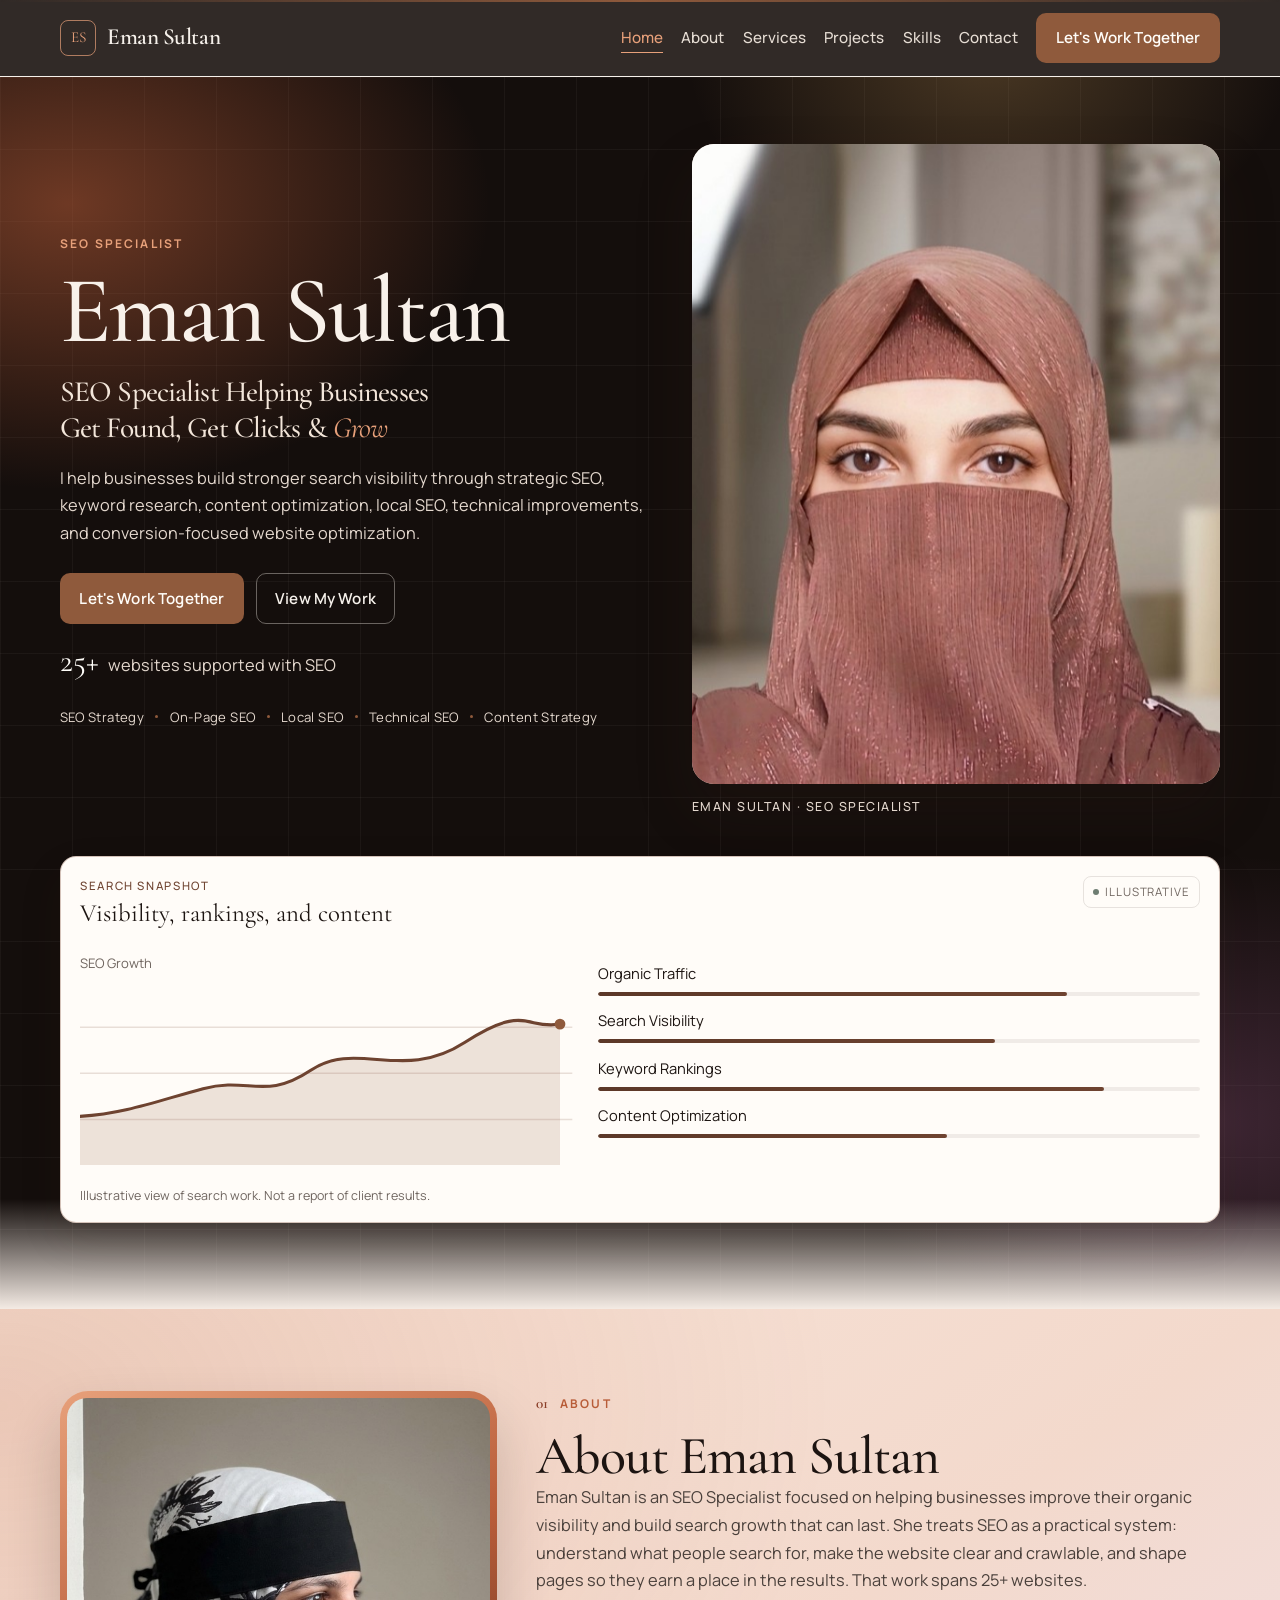
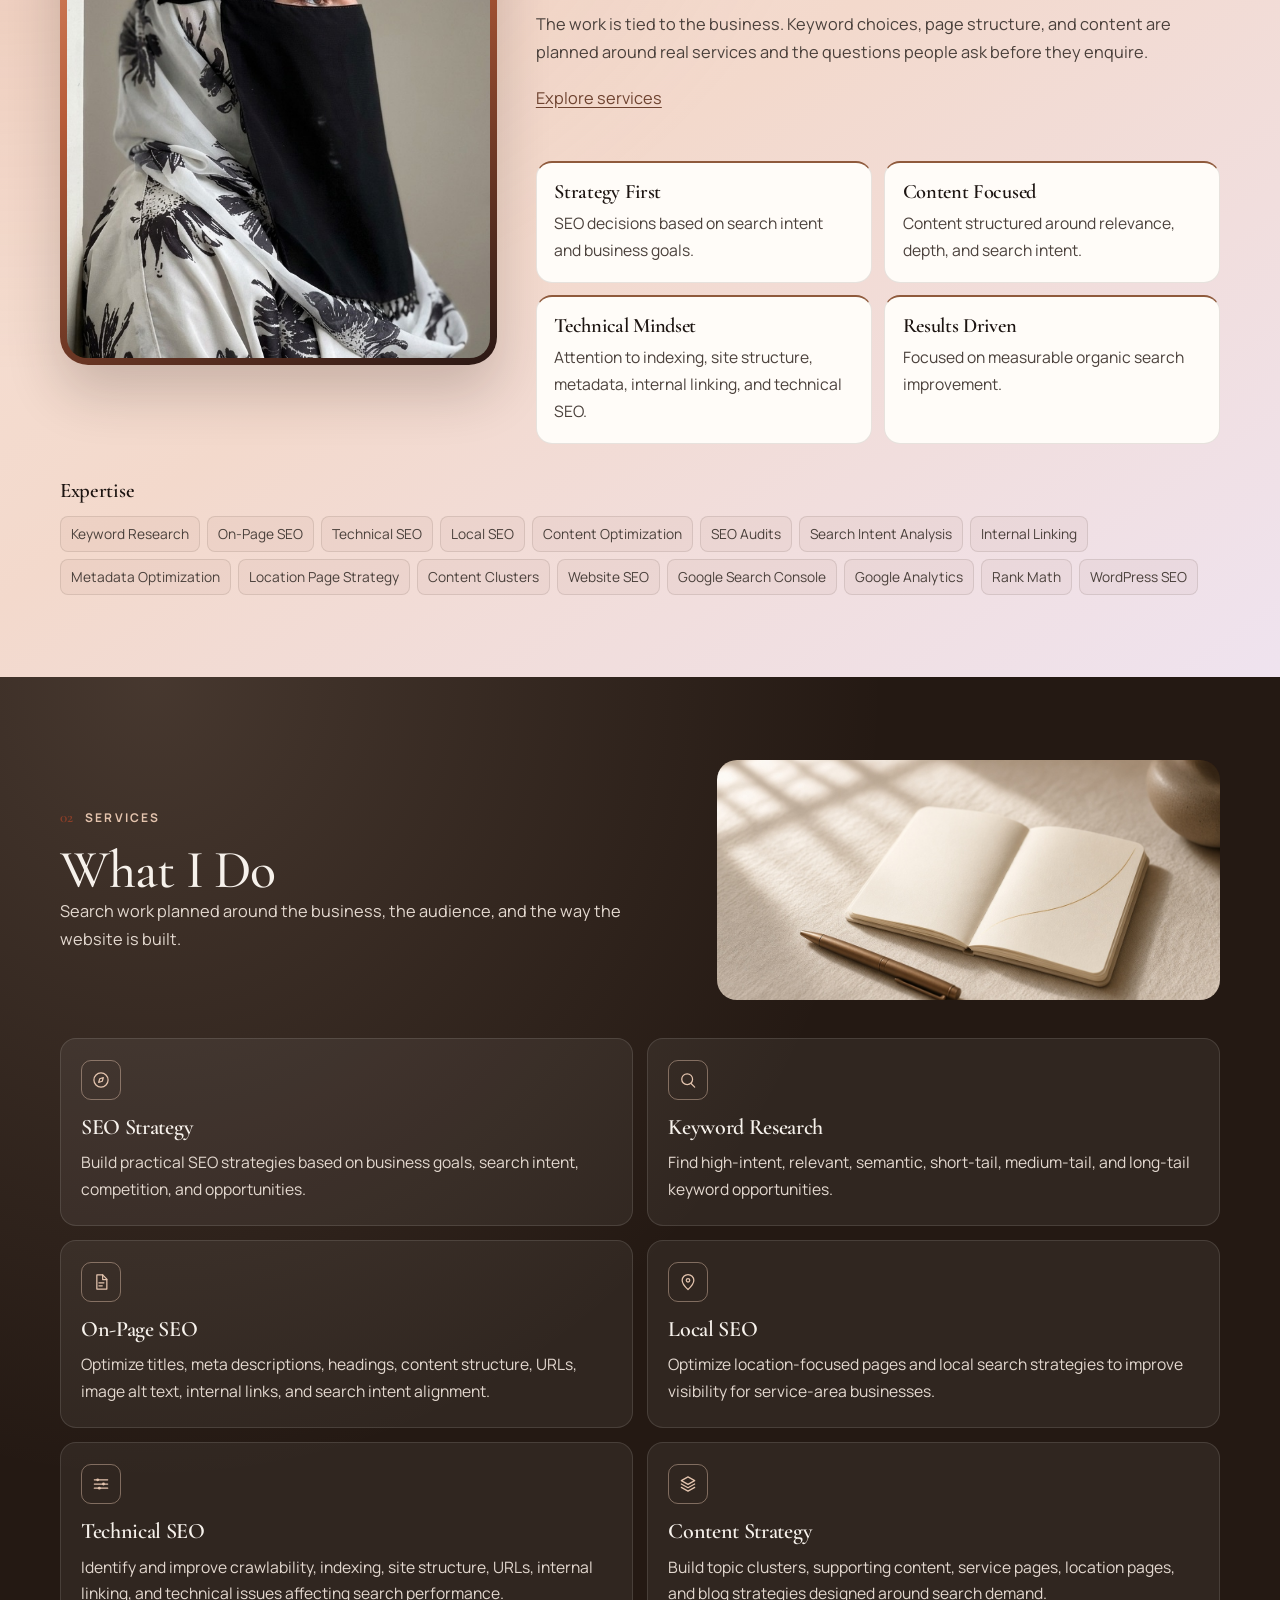
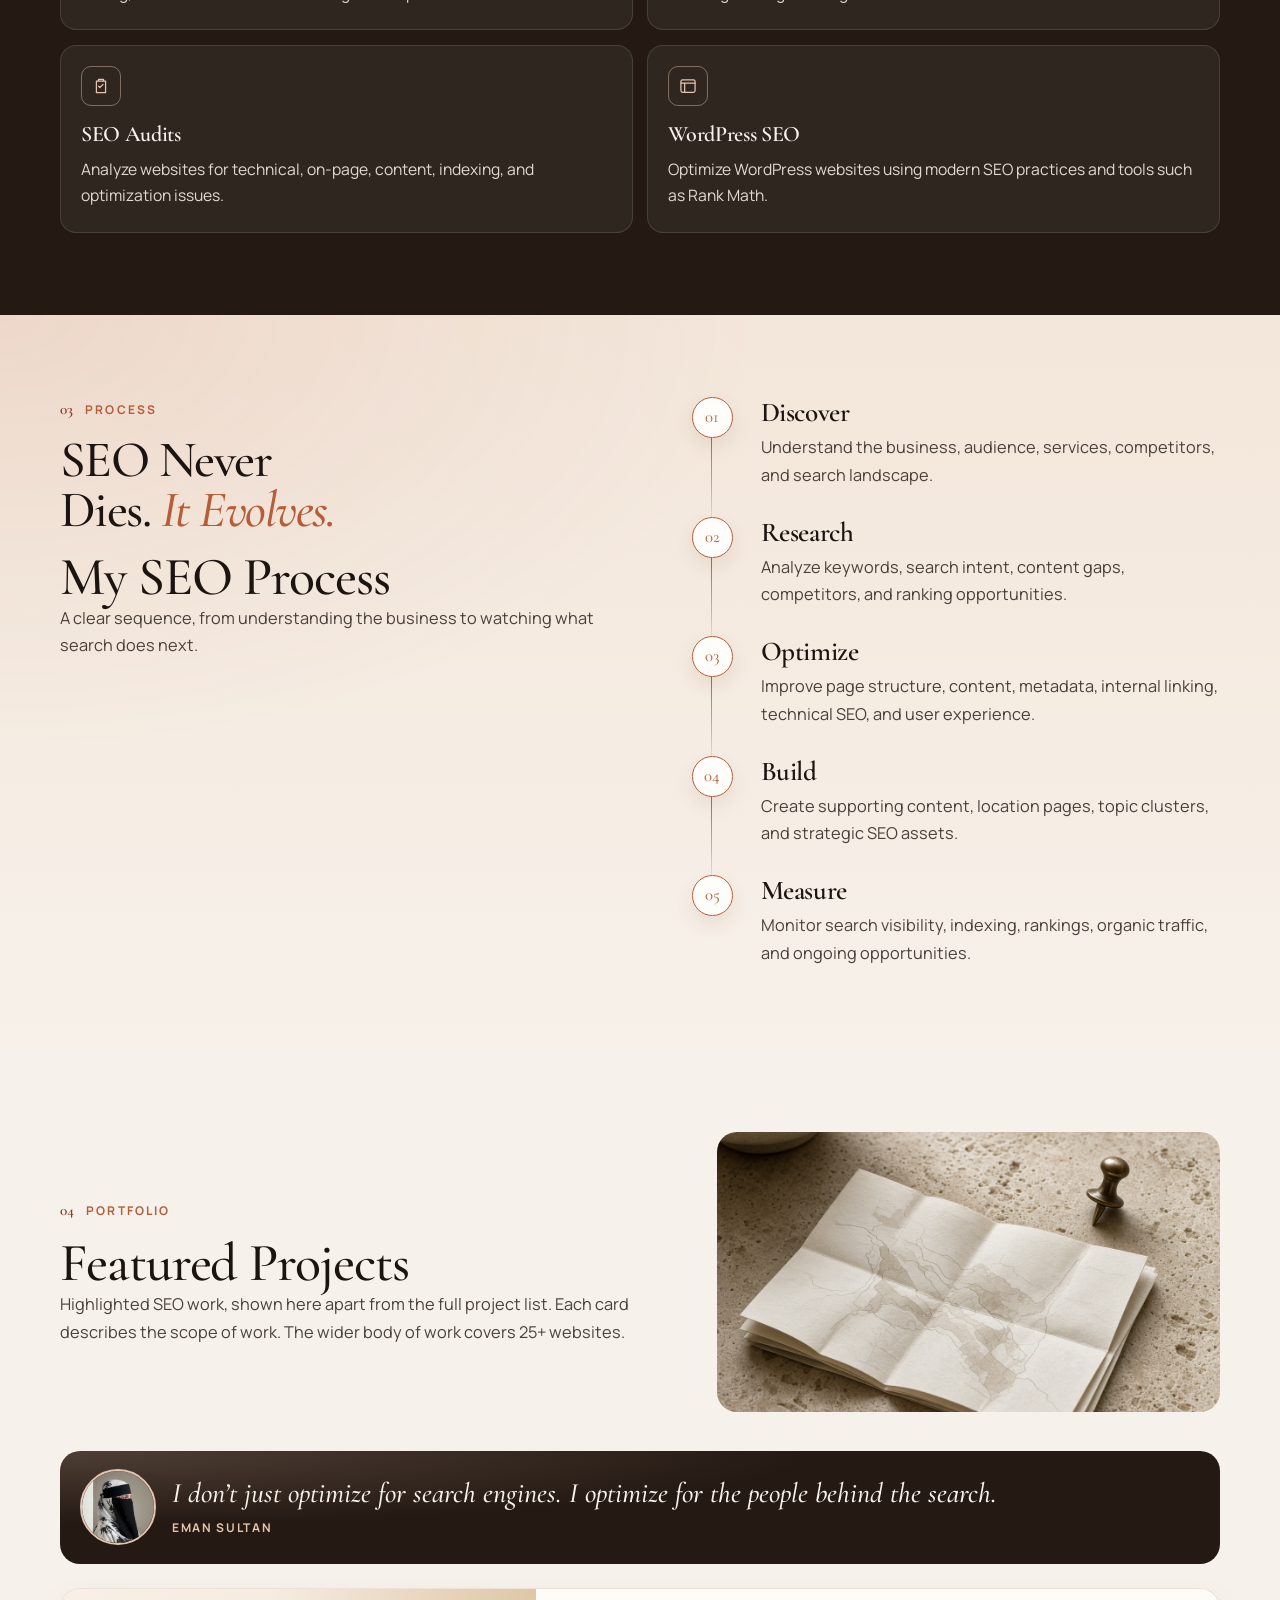
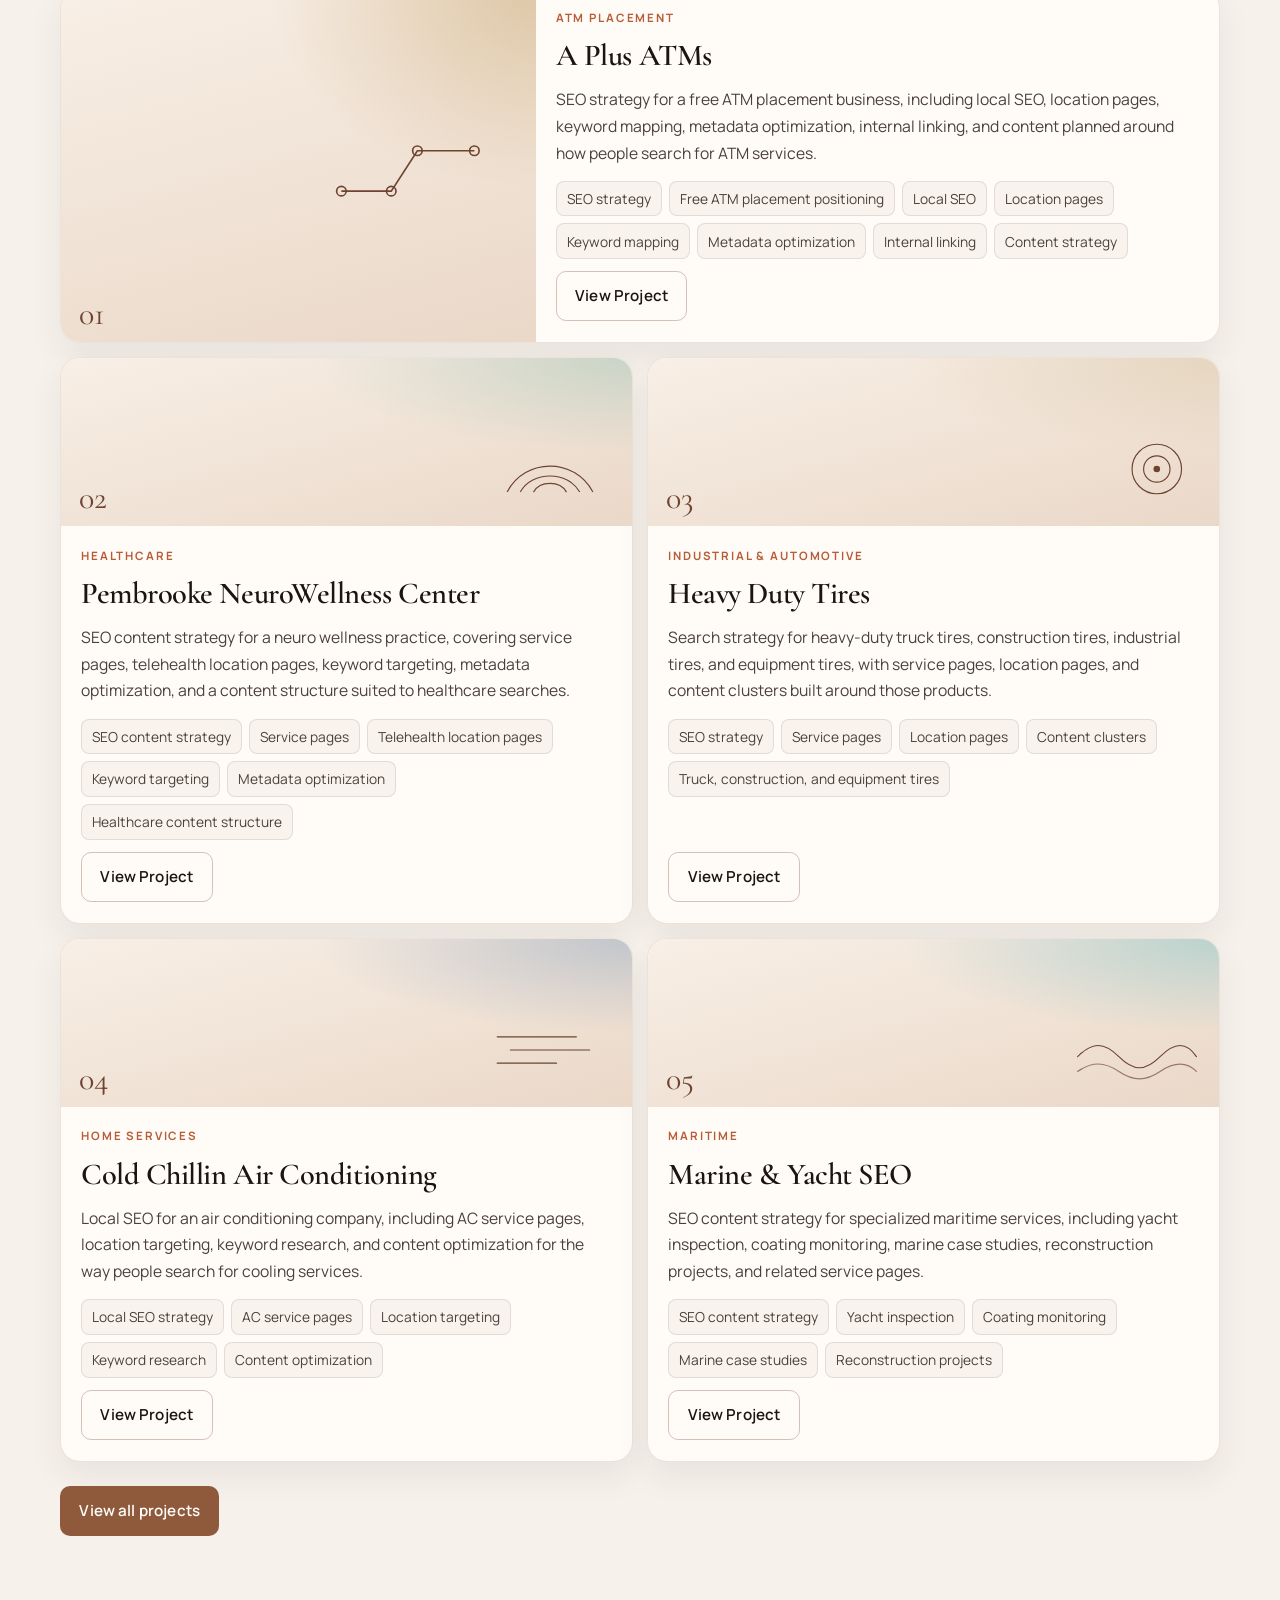
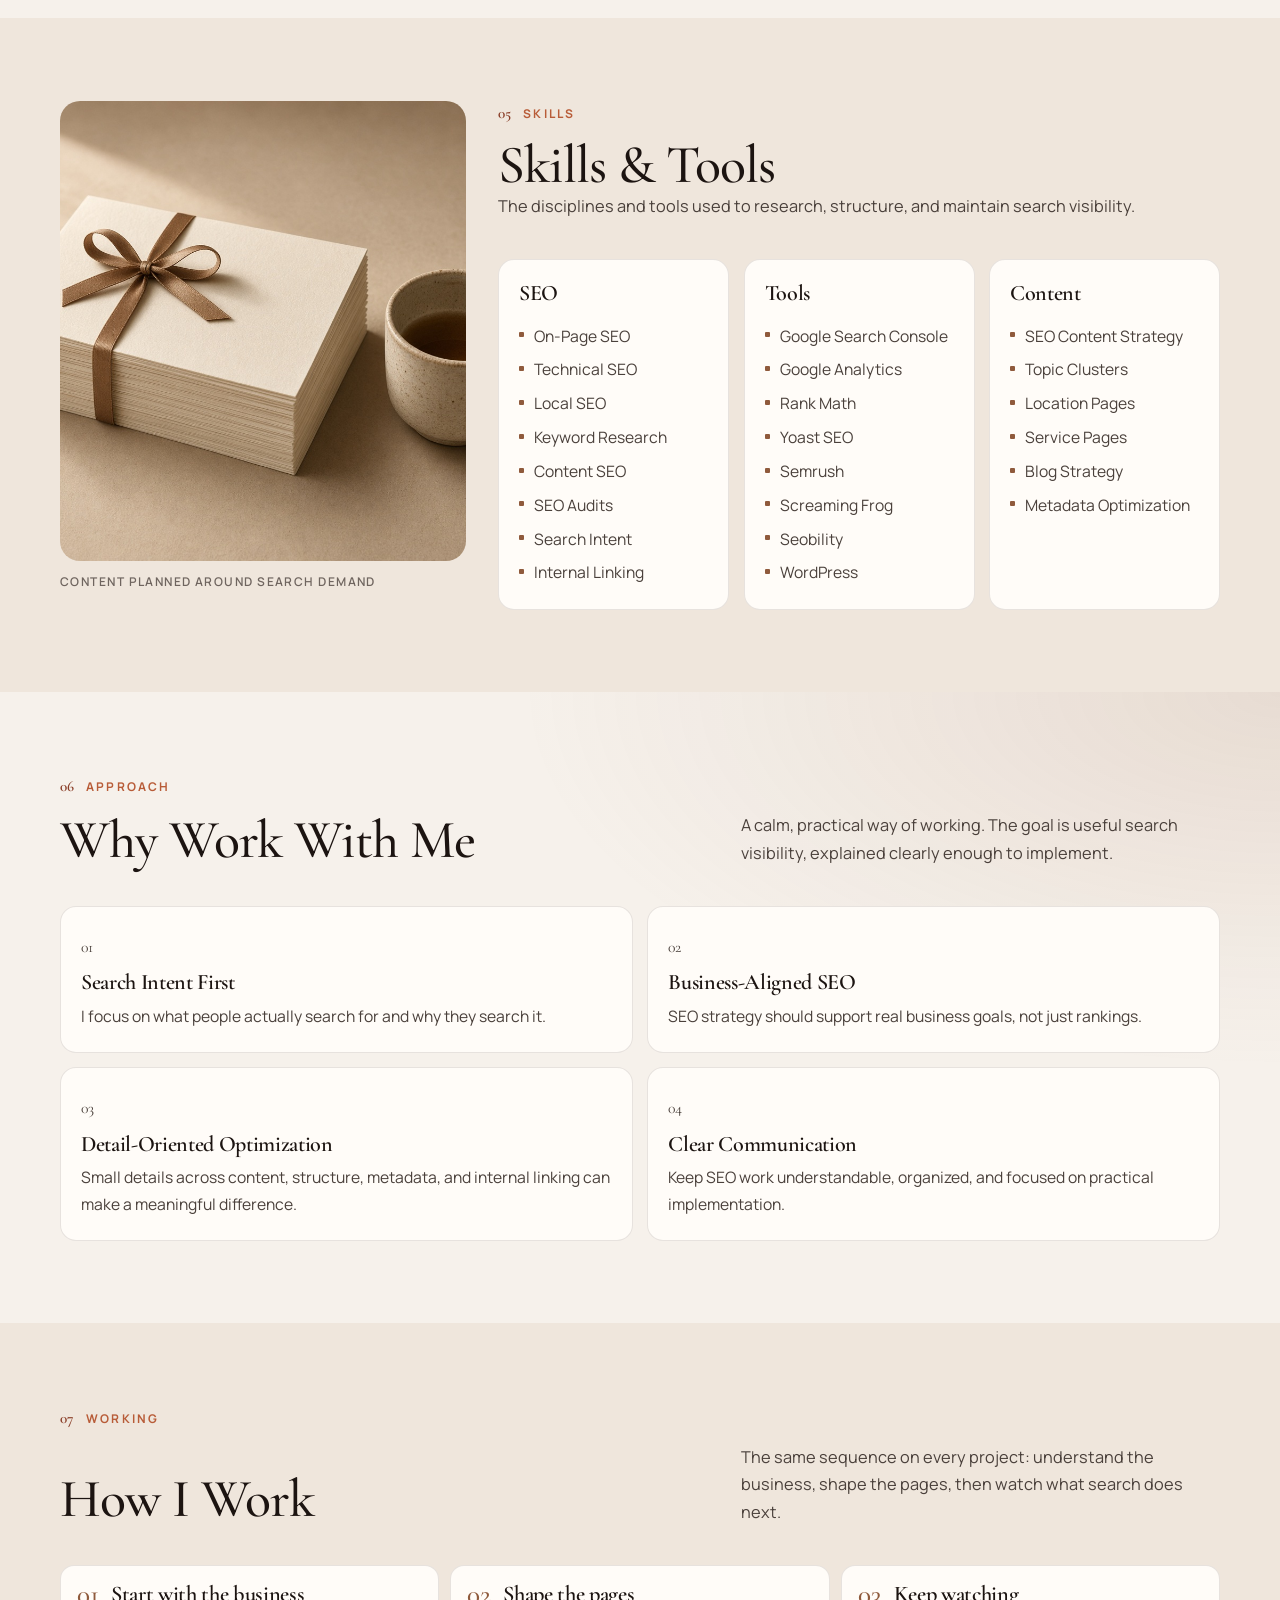
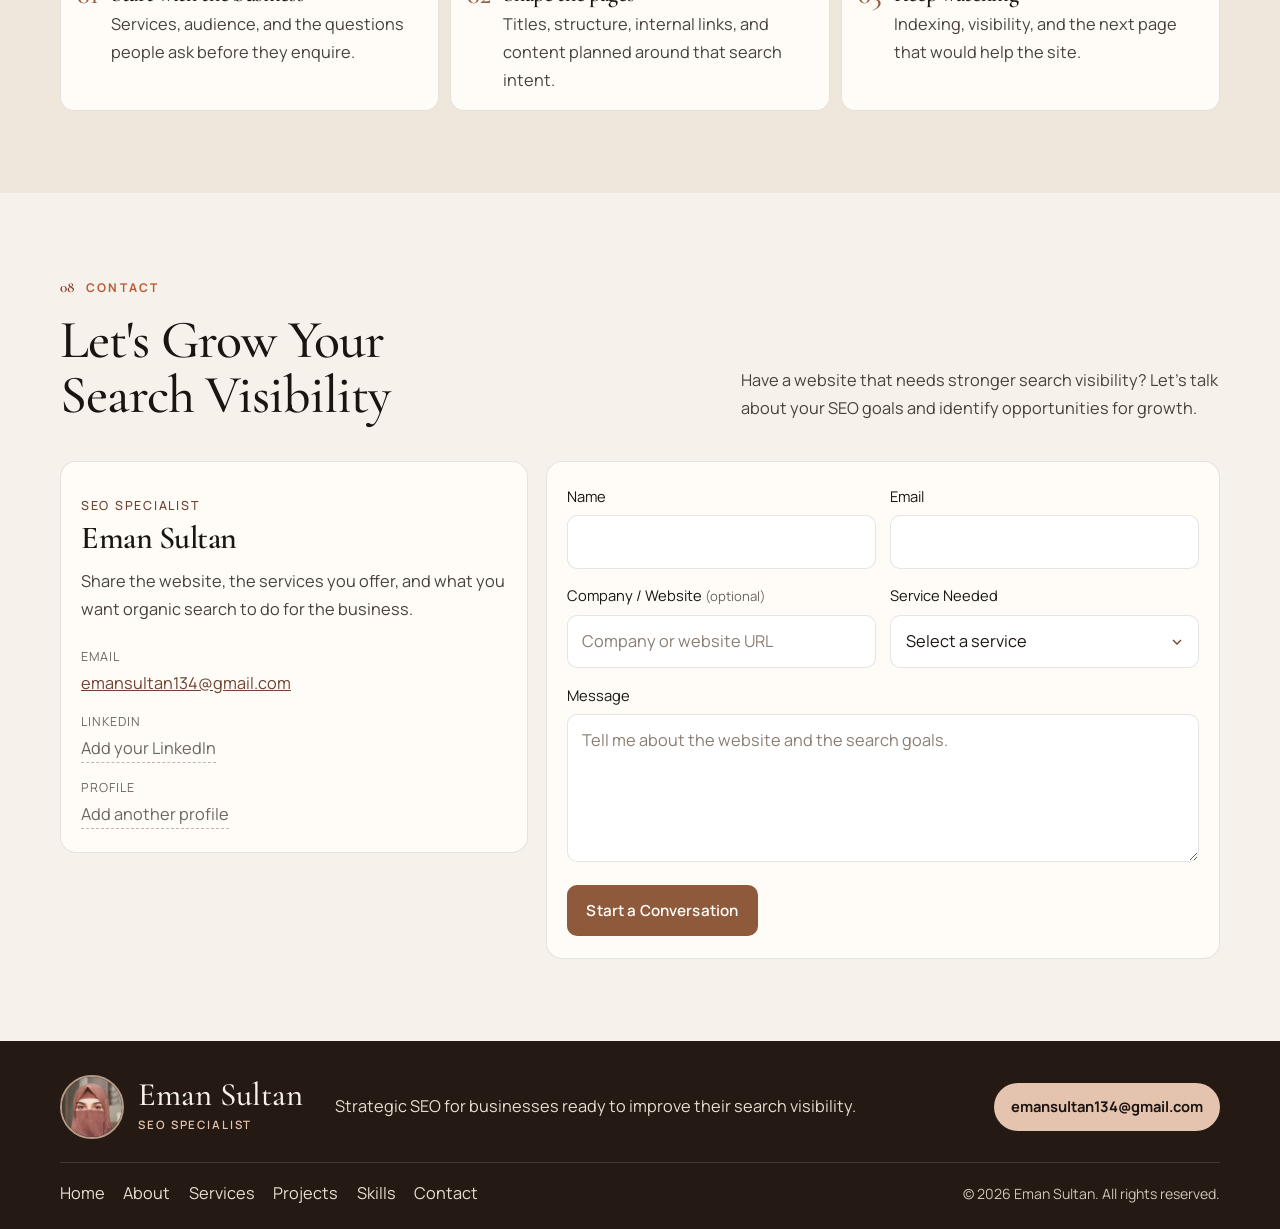
==== commit 933322b6: "Darken the hero and give the about section a stronger portrait and warmer color." ====
--- a/index.html
+++ b/index.html
@@ -7,7 +7,7 @@
   <meta name="description" content="Eman Sultan is an SEO Specialist helping businesses improve search visibility through strategic SEO, content optimization, local SEO, and technical SEO." />
   <meta name="author" content="Eman Sultan" />
   <meta name="robots" content="index, follow" />
-  <meta name="theme-color" content="#f6f1eb" />
+  <meta name="theme-color" content="#140e0c" />
   <!-- Replace the placeholder domain with the live website URL -->
   <link rel="canonical" href="https://your-domain.com/" />
   <meta property="og:type" content="website" />
--- a/css/styles.css
+++ b/css/styles.css
@@ -37,7 +37,10 @@
   font-size: 1.02rem;
   line-height: 1.7;
   color: var(--body);
-  background: var(--bg);
+  background:
+    radial-gradient(920px 460px at 100% -8%, rgba(184, 92, 56, 0.16), transparent 58%),
+    radial-gradient(760px 420px at -8% 28%, rgba(146, 98, 128, 0.12), transparent 56%),
+    var(--bg);
   text-rendering: optimizeLegibility;
   -webkit-font-smoothing: antialiased;
 }
@@ -124,7 +127,7 @@
   position: absolute;
   inset: 0;
   z-index: -1;
-  background: rgba(246, 241, 235, 0.92);
+  background: rgba(22, 14, 12, 0.88);
   backdrop-filter: blur(16px);
   pointer-events: none;
 }
@@ -147,7 +150,7 @@
   align-items: center;
   gap: 0.7rem;
   text-decoration: none;
-  color: var(--text);
+  color: #f6f1eb;
 }
 
 .logo-mark {
@@ -155,9 +158,9 @@
   height: 36px;
   display: grid;
   place-items: center;
-  border: 1px solid rgba(143, 90, 60, 0.55);
+  border: 1px solid rgba(231, 160, 122, 0.7);
   border-radius: 8px;
-  color: var(--gold-2);
+  color: #e7a07a;
   font-family: var(--serif);
   font-size: 0.95rem;
 }
@@ -175,10 +178,10 @@
   justify-content: center;
   width: 44px;
   height: 44px;
-  border: 1px solid var(--line);
+  border: 1px solid rgba(246, 241, 235, 0.22);
   border-radius: 10px;
   background: transparent;
-  color: var(--text);
+  color: #f6f1eb;
 }
 
 .nav-toggle-box {
@@ -221,14 +224,15 @@
 
 .nav-list a:not(.btn) {
   text-decoration: none;
-  color: var(--muted);
+  color: #e6ddd4;
   font-size: 0.95rem;
   font-weight: 500;
   transition: color 0.2s ease;
 }
 
 .nav-list a:not(.btn):hover,
-.nav-list a:not(.btn)[aria-current="true"] { color: var(--gold-2); }
+.nav-list a:not(.btn)[aria-current="true"],
+.nav-list a:not(.btn)[aria-current="page"] { color: #e7a07a; }
 
 [hidden] { display: none !important; }
 
@@ -286,10 +290,10 @@
   inset: 0;
   z-index: -1;
   overflow: hidden;
-  background-color: var(--bg);
+  background-color: #140e0c;
   background-image:
-    linear-gradient(rgba(62, 42, 34, 0.045) 1px, transparent 1px),
-    linear-gradient(90deg, rgba(62, 42, 34, 0.045) 1px, transparent 1px);
+    linear-gradient(rgba(246, 241, 235, 0.045) 1px, transparent 1px),
+    linear-gradient(90deg, rgba(246, 241, 235, 0.045) 1px, transparent 1px);
   background-size: 72px 72px;
 }
 
@@ -298,8 +302,9 @@
   position: absolute;
   inset: -12%;
   background:
-    radial-gradient(520px 360px at 18% 28%, rgba(143, 90, 60, 0.16), transparent 70%),
-    radial-gradient(460px 340px at 82% 72%, rgba(196, 148, 122, 0.18), transparent 70%);
+    radial-gradient(620px 420px at 14% 18%, rgba(184, 92, 56, 0.55), transparent 68%),
+    radial-gradient(520px 380px at 86% 78%, rgba(122, 72, 108, 0.42), transparent 70%),
+    radial-gradient(420px 300px at 72% 8%, rgba(212, 164, 96, 0.28), transparent 72%);
   animation: drift 18s ease-in-out infinite alternate;
 }
 
@@ -309,9 +314,9 @@
   left: 0;
   right: 0;
   bottom: 0;
-  height: 90px;
+  height: 110px;
   z-index: 1;
-  background: linear-gradient(transparent, var(--bg-alt));
+  background: linear-gradient(transparent, #f4ebe4);
 }
 
 @keyframes drift {
@@ -353,13 +358,34 @@
   font-weight: 500;
   line-height: 0.94;
   letter-spacing: -0.025em;
-  color: var(--text);
+  color: #f8f1ea;
+}
+
+.hero .kicker,
+.hero .kicker span { color: #e7a07a; }
+
+.hero .lede,
+.hero .stat-line,
+.hero .cred-list,
+.hero .portrait figcaption { color: #e4d8ce; }
+
+.hero .stat-line strong { color: #fffdf9; }
+
+.hero .btn-secondary {
+  color: #f6f1eb;
+  border-color: rgba(246, 241, 235, 0.38);
+}
+
+.hero .btn-secondary:hover {
+  border-color: #e7a07a;
+  color: #fffdf9;
+  background: rgba(231, 160, 122, 0.14);
 }
 
 .hero-lead {
   max-width: 16em;
   margin-top: 1.15rem;
-  color: var(--text);
+  color: #f3e6da;
   font-size: clamp(1.35rem, 2.3vw, 1.9rem);
   font-weight: 500;
   line-height: 1.25;
@@ -371,7 +397,7 @@
   font-family: var(--serif);
   font-style: italic;
   font-weight: 400;
-  color: var(--gold-2);
+  color: #e7a07a;
 }
 
 .lede {
@@ -1576,6 +1602,19 @@
   margin: 0;
 }
 
+.about-photo {
+  padding: 7px;
+  border-radius: 28px;
+  background: linear-gradient(155deg, #e7a07a, #b85c38 42%, #2a1814 100%);
+  box-shadow: 0 28px 54px rgba(42, 24, 20, 0.2);
+}
+
+#about {
+  background:
+    radial-gradient(ellipse at 0% 10%, rgba(184, 92, 56, 0.2), transparent 46%),
+    linear-gradient(145deg, #f8e4d8 0%, #f3d9cc 48%, #efe3ef 100%);
+}
+
 .about-photo img,
 .section-photo img {
   display: block;
@@ -1589,7 +1628,7 @@
 
 .about-photo img {
   height: min(560px, 72vh);
-  object-position: center 18%;
+  object-position: 64% 12%;
 }
 
 .frame-photo img { height: 280px; object-position: center; }
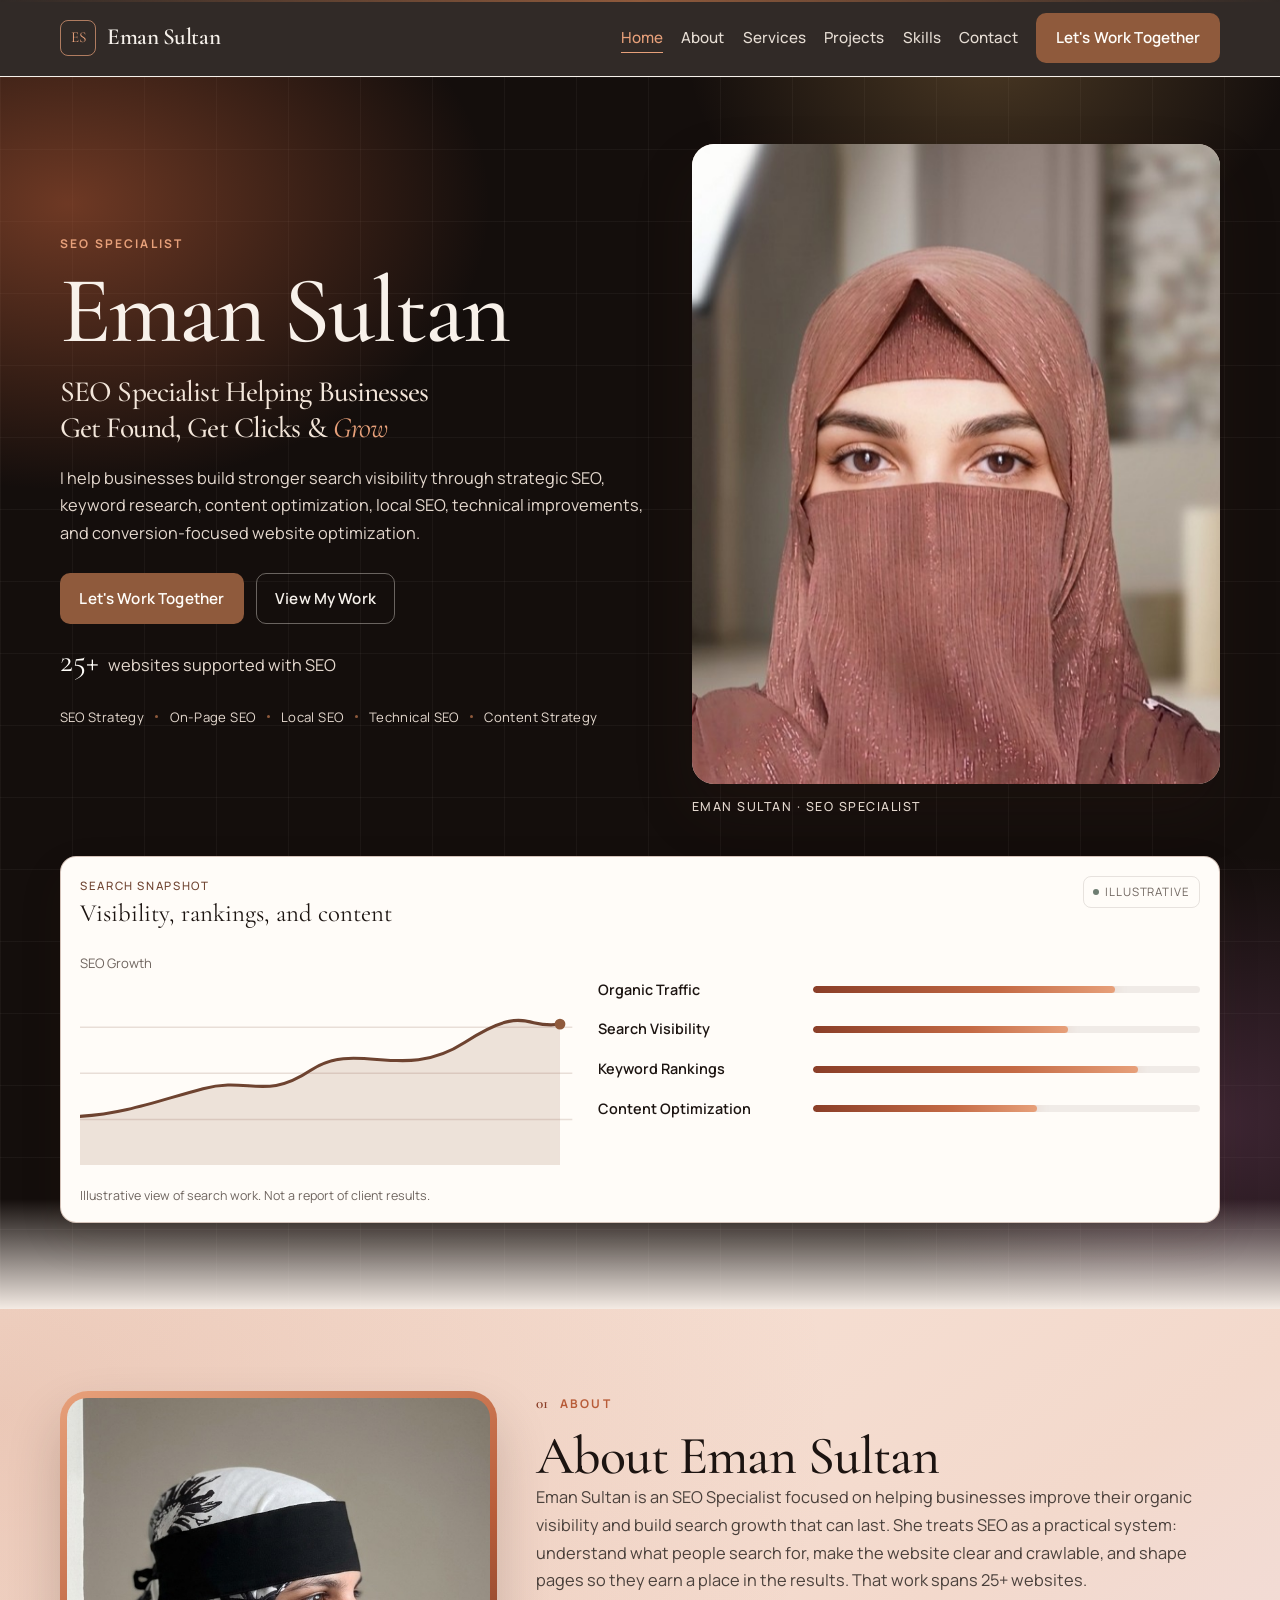
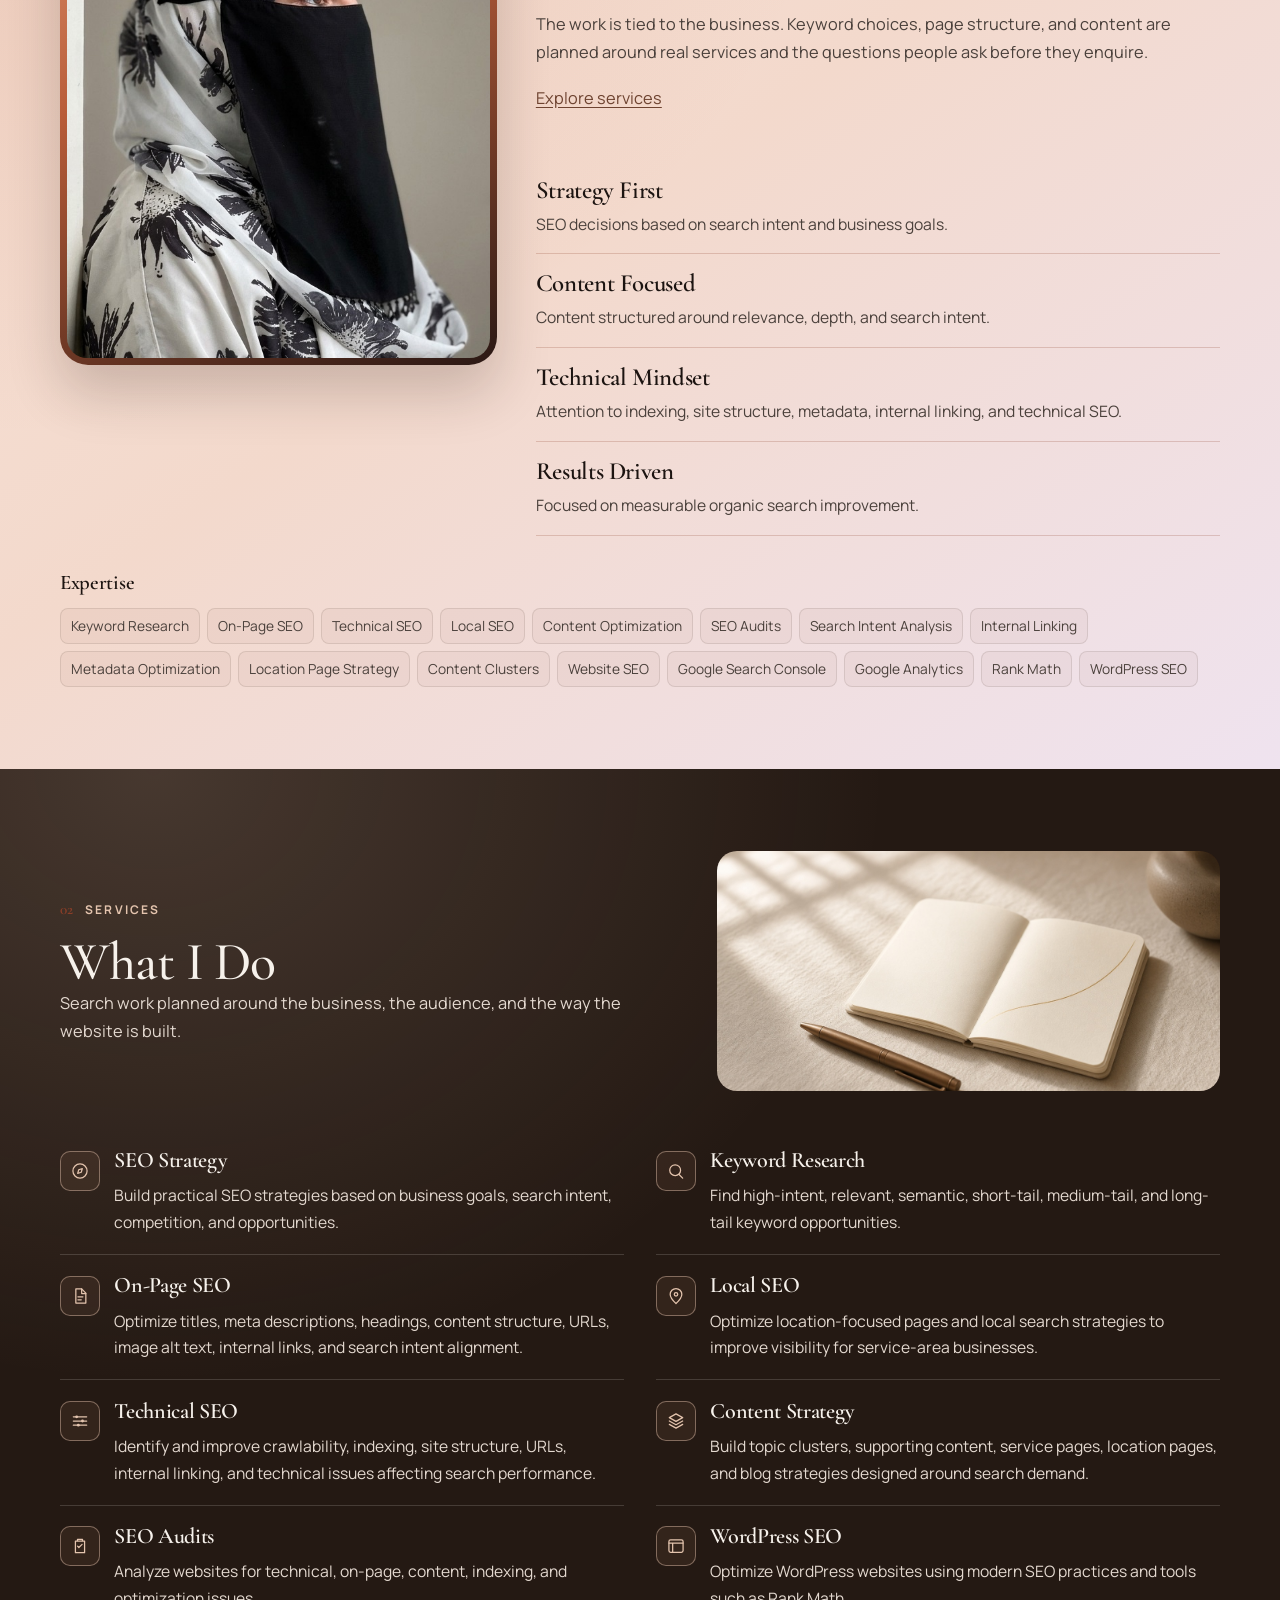
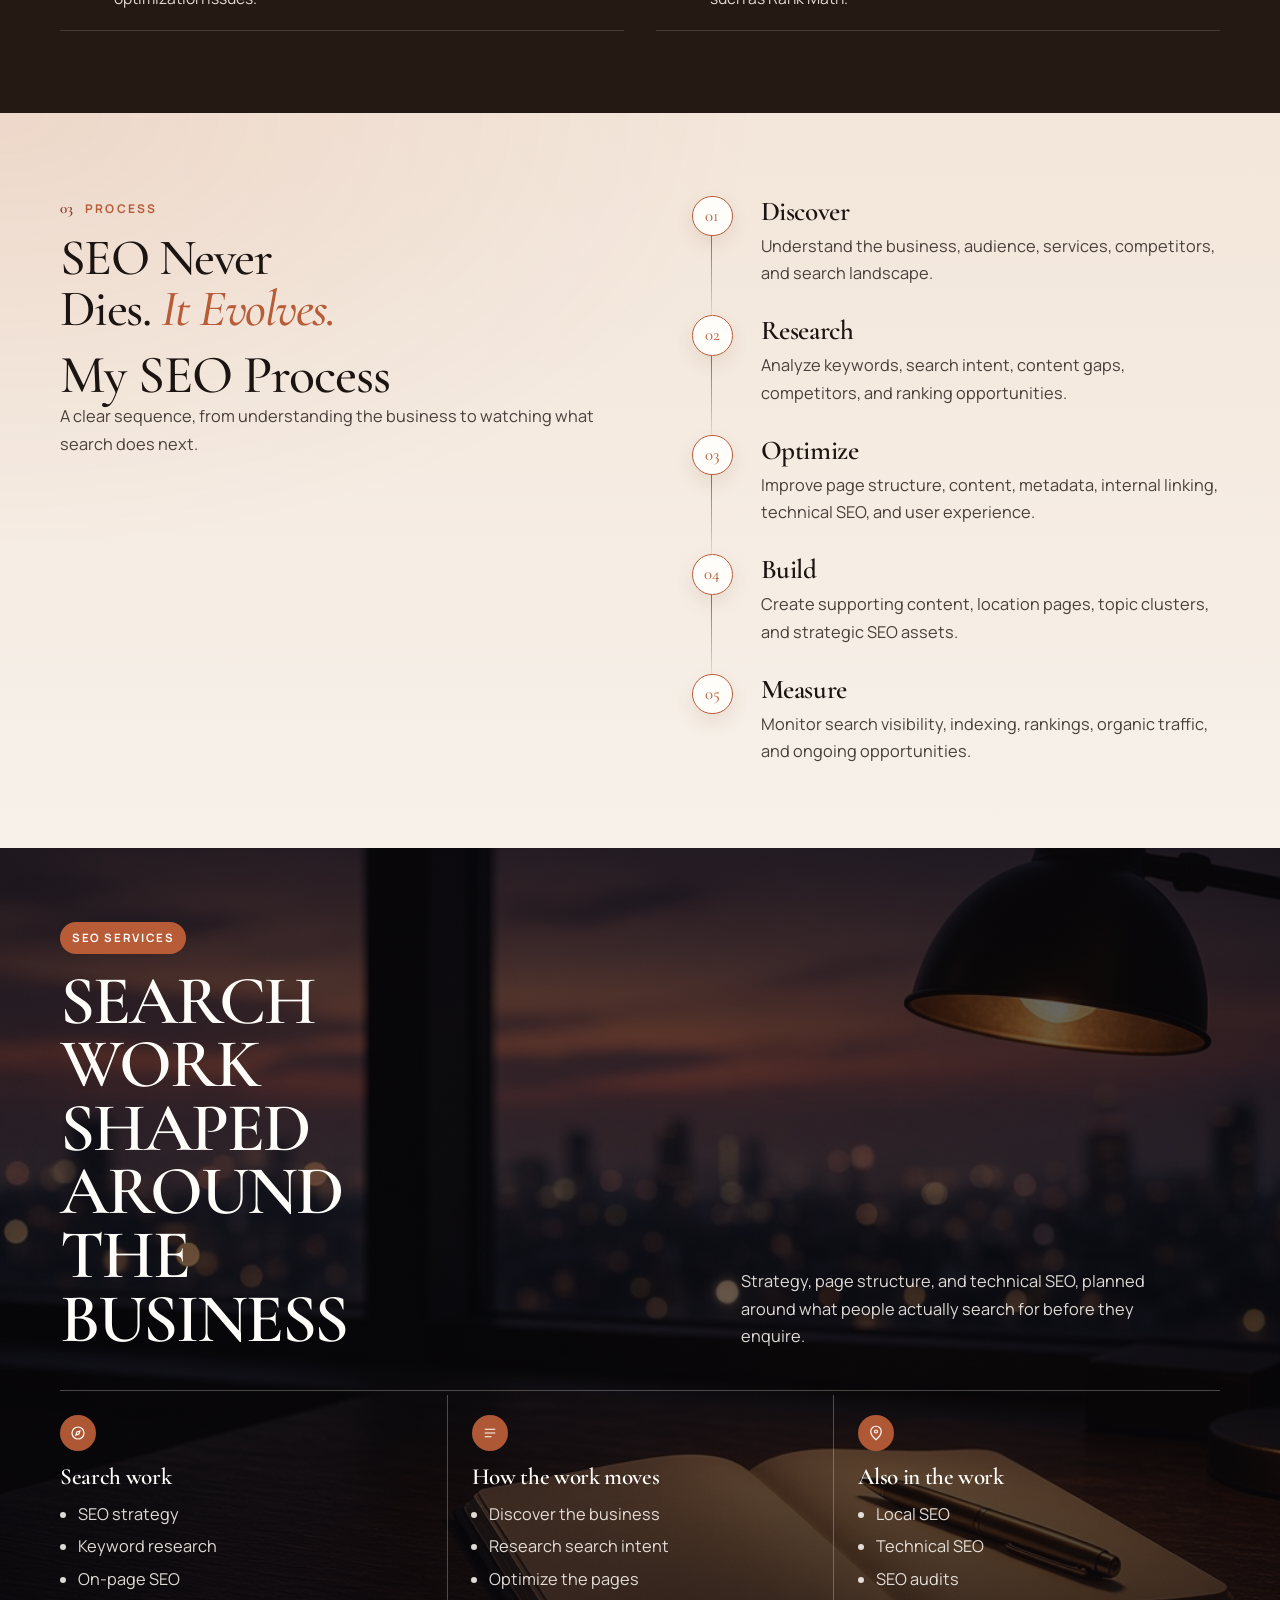
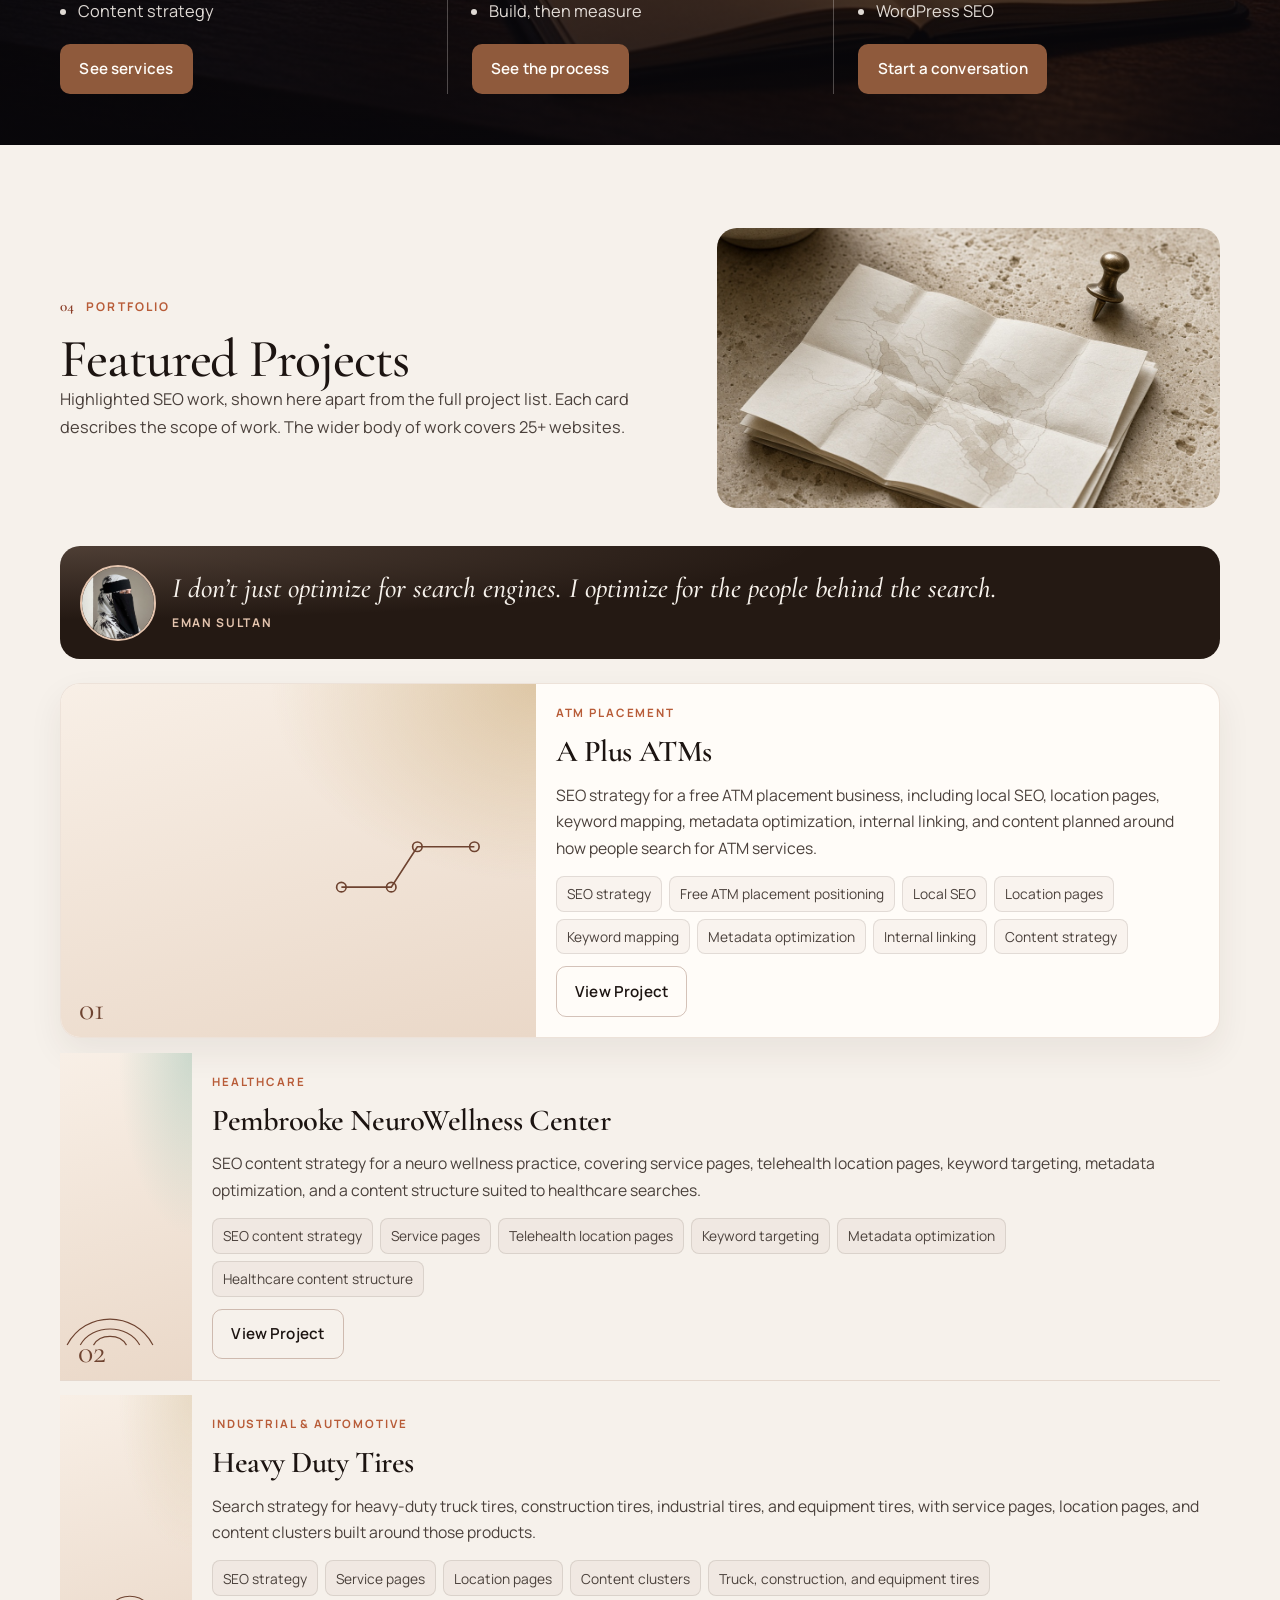
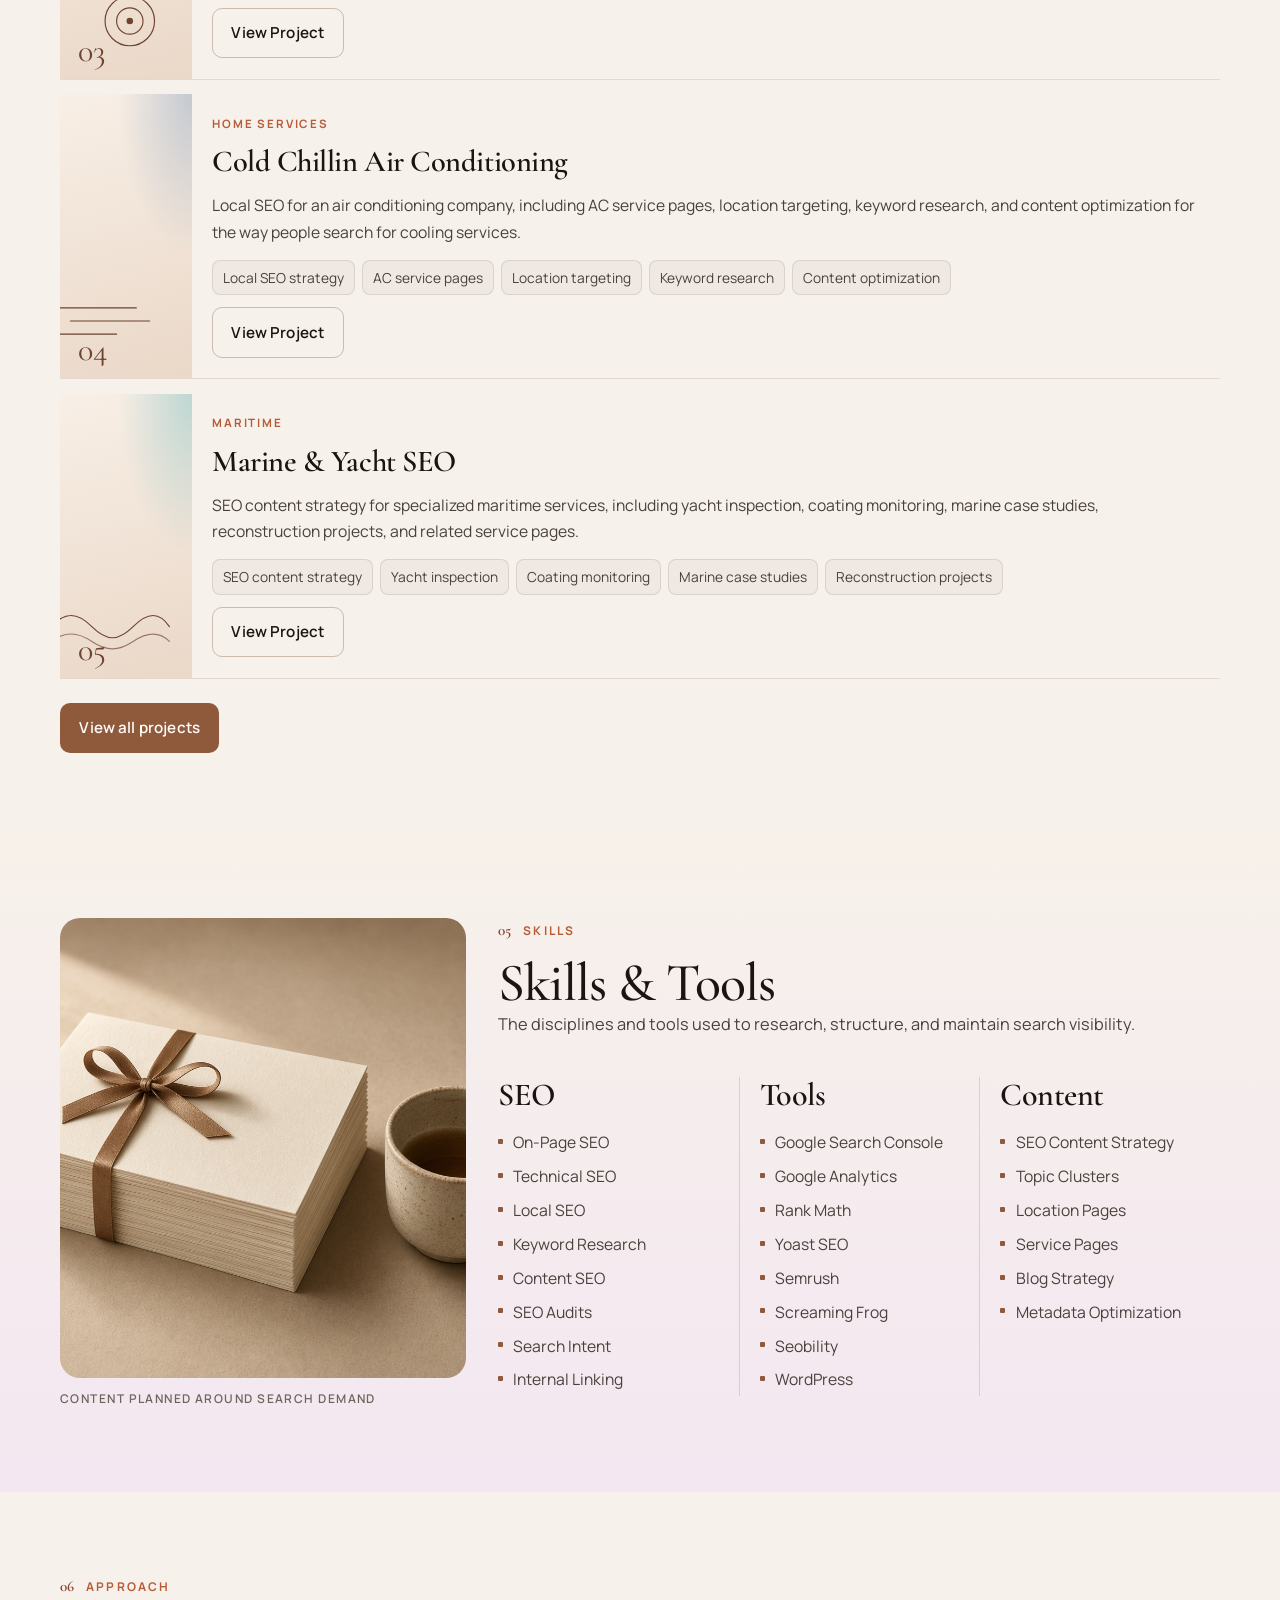
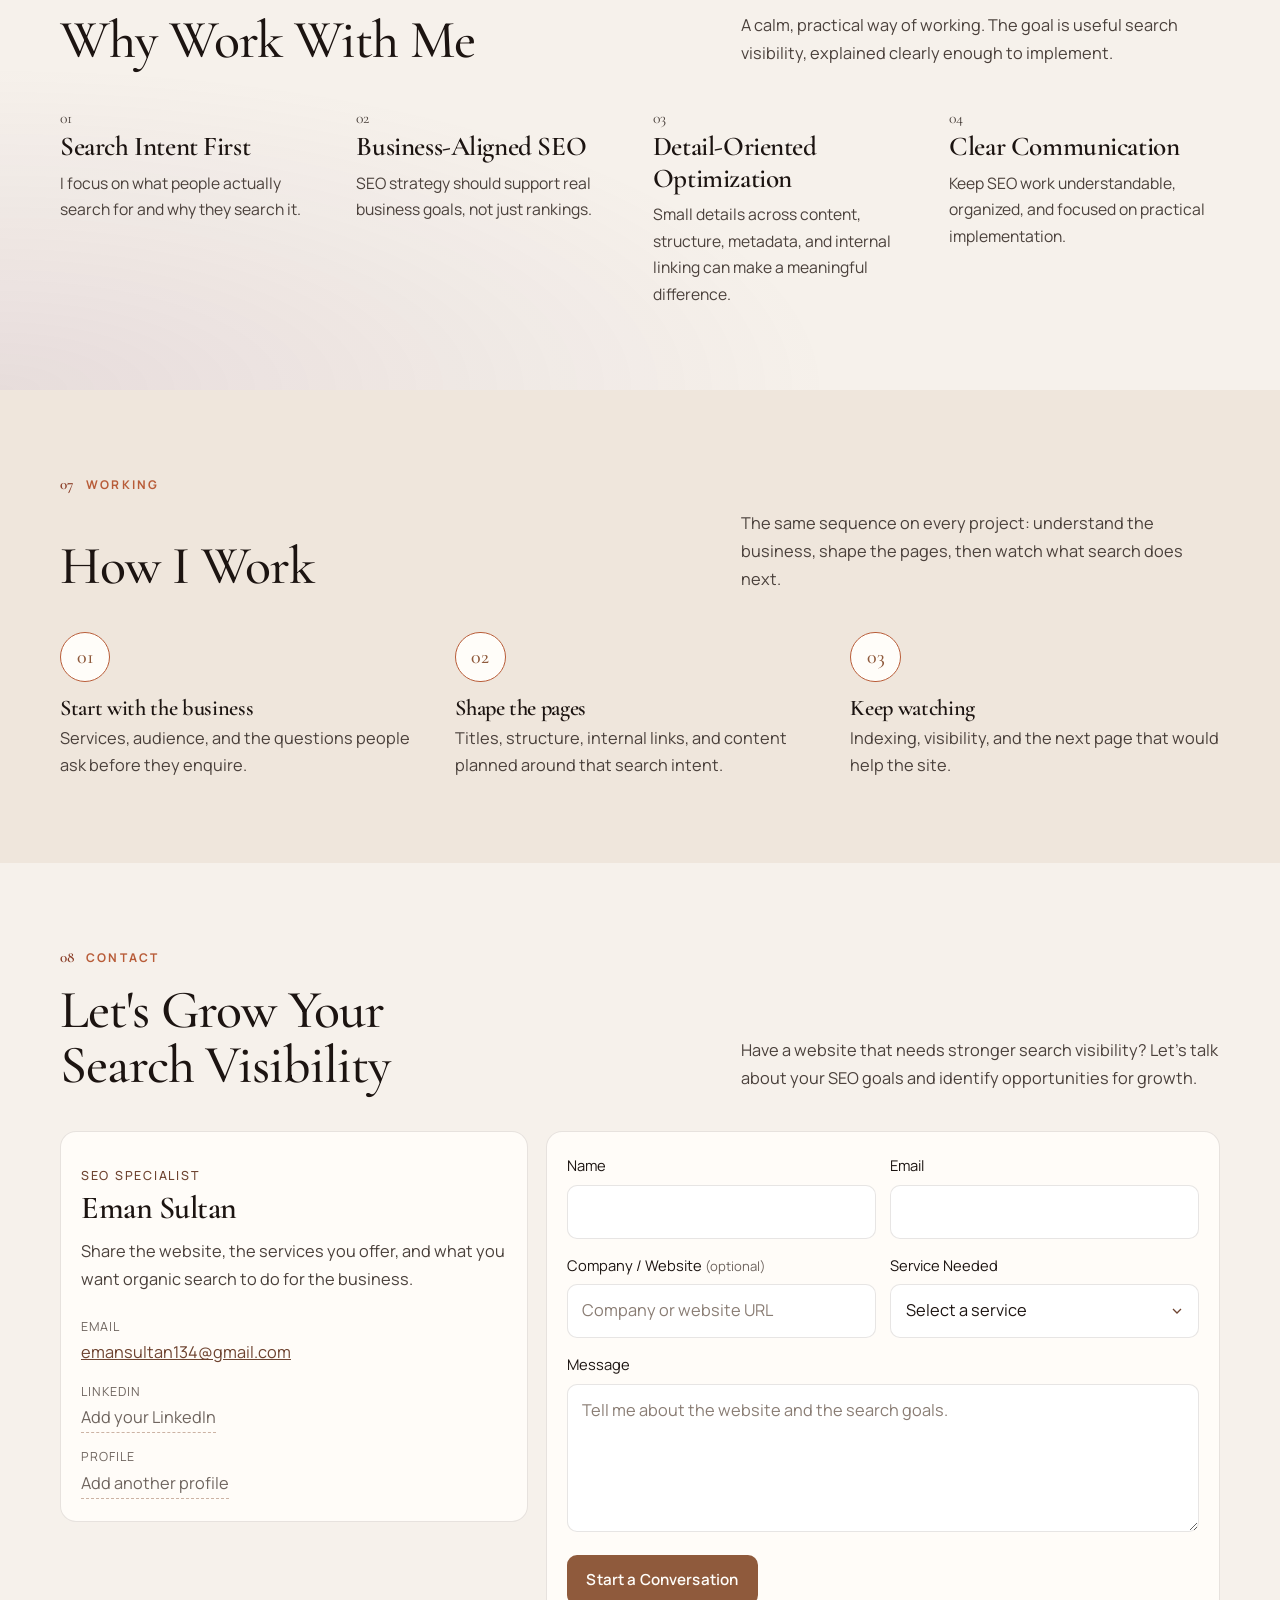
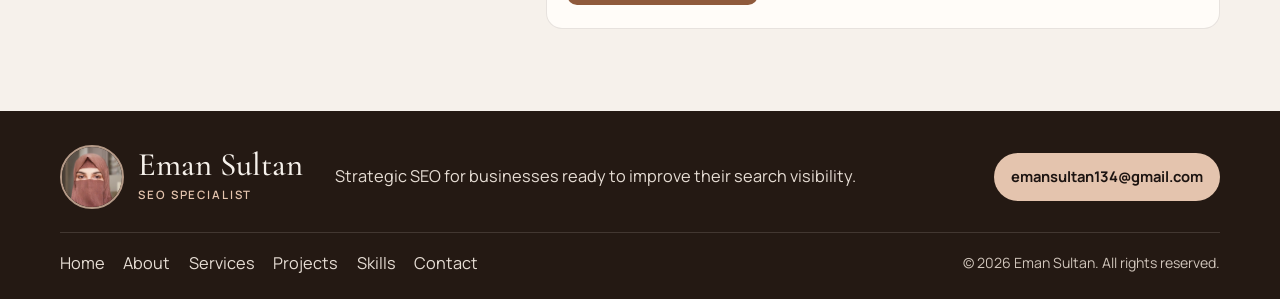
==== commit 3f6531c6: "Add a full-width SEO services band over an evening workspace image." ====
--- a/index.html
+++ b/index.html
@@ -360,6 +360,62 @@
       </div>
     </section>
 
+    <section class="band reveal" aria-labelledby="band-title">
+      <div class="band-media">
+        <img src="assets/seo-evening.jpg" alt="Evening desk with a notebook and a city skyline, suggesting search work" />
+      </div>
+      <div class="container band-inner">
+        <div class="band-top">
+          <div>
+            <p class="band-pill">SEO services</p>
+            <h2 id="band-title">Search work shaped around the business</h2>
+          </div>
+          <p class="band-note">Strategy, page structure, and technical SEO, planned around what people actually search for before they enquire.</p>
+        </div>
+        <div class="band-cols">
+          <article>
+            <span class="band-icon" aria-hidden="true">
+              <svg viewBox="0 0 24 24" fill="none" stroke="currentColor" stroke-width="1.6"><circle cx="12" cy="12" r="8"/><path d="m14.5 9.5-1.2 4-4 1.2 1.2-4z"/></svg>
+            </span>
+            <h3>Search work</h3>
+            <ul>
+              <li>SEO strategy</li>
+              <li>Keyword research</li>
+              <li>On-page SEO</li>
+              <li>Content strategy</li>
+            </ul>
+            <a class="btn btn-primary" href="#services">See services</a>
+          </article>
+          <article>
+            <span class="band-icon" aria-hidden="true">
+              <svg viewBox="0 0 24 24" fill="none" stroke="currentColor" stroke-width="1.6"><path d="M5 7h14M5 12h14M5 17h9"/></svg>
+            </span>
+            <h3>How the work moves</h3>
+            <ul>
+              <li>Discover the business</li>
+              <li>Research search intent</li>
+              <li>Optimize the pages</li>
+              <li>Build, then measure</li>
+            </ul>
+            <a class="btn btn-primary" href="#process">See the process</a>
+          </article>
+          <article>
+            <span class="band-icon" aria-hidden="true">
+              <svg viewBox="0 0 24 24" fill="none" stroke="currentColor" stroke-width="1.6"><path d="M12 21s7-6 7-11a7 7 0 1 0-14 0c0 5 7 11 7 11z"/><circle cx="12" cy="10" r="2"/></svg>
+            </span>
+            <h3>Also in the work</h3>
+            <ul>
+              <li>Local SEO</li>
+              <li>Technical SEO</li>
+              <li>SEO audits</li>
+              <li>WordPress SEO</li>
+            </ul>
+            <a class="btn btn-primary" href="contact.html">Start a conversation</a>
+          </article>
+        </div>
+      </div>
+    </section>
+
     <section class="section reveal" id="portfolio" tabindex="-1" aria-labelledby="portfolio-title">
       <div class="container">
         <div class="section-head split-media">
--- a/css/styles.css
+++ b/css/styles.css
@@ -526,21 +526,29 @@
 
 .metrics {
   display: grid;
-  gap: 0.8rem;
+  gap: 0.95rem;
   margin-top: 1.1rem;
   list-style: none;
 }
 
+.metric {
+  display: grid;
+  grid-template-columns: minmax(8.5rem, 0.72fr) minmax(0, 1.4fr);
+  gap: 0.55rem 1rem;
+  align-items: center;
+}
+
 .metric-label {
   display: block;
-  margin-bottom: 0.35rem;
+  margin: 0;
   color: var(--text);
-  font-size: 0.92rem;
+  font-size: 0.9rem;
+  font-weight: 600;
 }
 
 .bar {
   display: block;
-  height: 4px;
+  height: 7px;
   overflow: hidden;
   border-radius: 99px;
   background: rgba(62, 42, 34, 0.08);
@@ -551,19 +559,22 @@
   width: var(--level);
   height: 100%;
   border-radius: inherit;
-  background: linear-gradient(90deg, var(--gold-deep), var(--gold-2));
-}
-
-.js .bar > span { width: 0; }
+  background: linear-gradient(90deg, #8a3e28, #c46a45 62%, #e7a07a);
+  box-shadow: 0 0 14px rgba(184, 92, 56, 0.28);
+  transform: scaleX(1);
+  transform-origin: left center;
+}
+
+.js .bar > span { transform: scaleX(0); }
 
 .js .dashboard.is-live .bar > span {
-  width: var(--level);
-  transition: width 1.05s cubic-bezier(0.2, 0.65, 0.2, 1);
-}
-
-.metric:nth-child(2) .bar > span { transition-delay: 0.08s; }
-.metric:nth-child(3) .bar > span { transition-delay: 0.16s; }
-.metric:nth-child(4) .bar > span { transition-delay: 0.24s; }
+  transform: scaleX(1);
+  transition: transform 1.25s cubic-bezier(0.16, 1, 0.3, 1);
+}
+
+.metric:nth-child(2) .bar > span { transition-delay: 0.14s; }
+.metric:nth-child(3) .bar > span { transition-delay: 0.28s; }
+.metric:nth-child(4) .bar > span { transition-delay: 0.42s; }
 
 .dashboard figcaption {
   margin-top: 0.95rem;
@@ -1563,6 +1574,7 @@
   .portrait-frame img { height: 460px; }
   .view-project, .contact-card .btn { width: 100%; }
   .dash-top { flex-direction: column; }
+  .metric { grid-template-columns: 1fr; gap: 0.35rem; }
 }
 
 @media (prefers-reduced-motion: reduce) {
@@ -1582,7 +1594,7 @@
   .js .reveal .strength-card,
   .js .reveal .project-card,
   .js .reveal .process li { opacity: 1; transform: none; }
-  .js .bar > span { width: var(--level); }
+  .js .bar > span { width: var(--level); transform: none; }
   .js .spark-line { stroke-dashoffset: 0; }
   .section-photo img, .about-photo img { transform: none; }
 }
@@ -1810,3 +1822,278 @@
   .js .reveal .work-card { opacity: 1; transform: none; }
   .section-photo img, .about-photo img { transform: none; }
 }
+
+.strength-card,
+.section-ink .service-card,
+.skill-card,
+.why-card,
+.work-card {
+  border: 0;
+  border-radius: 0;
+  background: transparent;
+  box-shadow: none;
+}
+
+.strengths { gap: 0; }
+
+.strength-card {
+  padding: 0.95rem 0 1rem;
+  border-bottom: 1px solid rgba(138, 62, 40, 0.22);
+}
+
+.strength-card h3 { font-size: 1.55rem; }
+
+.service-grid { gap: 0 2rem; }
+
+.section-ink .service-card {
+  display: grid;
+  grid-template-columns: auto minmax(0, 1fr);
+  column-gap: 0.9rem;
+  align-items: start;
+  padding: 1.15rem 0;
+  border-bottom: 1px solid rgba(246, 241, 235, 0.16);
+}
+
+.section-ink .service-card .icon {
+  grid-row: 1 / span 2;
+  margin: 0.15rem 0 0;
+  background: rgba(231, 160, 122, 0.08);
+}
+
+.section-ink .service-card h3,
+.section-ink .service-card p { grid-column: 2; }
+
+.section-ink .service-card:hover {
+  background: transparent;
+  border-bottom-color: rgba(231, 160, 122, 0.7);
+}
+
+.skill-grid { gap: 0; }
+
+.skill-card { padding: 0 0 0.2rem; }
+
+.skill-card h3 {
+  margin-bottom: 0.35rem;
+  font-size: 2rem;
+}
+
+.why-grid { gap: 1.4rem 1.6rem; }
+
+.why-card { padding: 0; }
+
+.why-num {
+  margin-bottom: 0.35rem;
+  font-size: clamp(2.6rem, 4vw, 3.6rem);
+  line-height: 0.8;
+  color: rgba(184, 92, 56, 0.9);
+}
+
+.why-card h3 { font-size: 1.7rem; }
+
+.work-list { gap: 1.6rem; }
+
+.work-card {
+  display: block;
+  padding: 0;
+}
+
+.work-card > span {
+  display: inline-grid;
+  place-items: center;
+  width: 3.15rem;
+  height: 3.15rem;
+  margin-bottom: 0.8rem;
+  border: 1.5px solid #b85c38;
+  border-radius: 50%;
+  background: #fffdf9;
+  font-size: 1.25rem;
+}
+
+#skills {
+  background: linear-gradient(180deg, #f7f1ea 0%, #f3e7f1 100%);
+}
+
+#why {
+  background:
+    radial-gradient(ellipse at 0% 100%, rgba(122, 72, 108, 0.12), transparent 46%),
+    #f6f1eb;
+}
+
+.project-grid { grid-template-columns: 1fr; }
+
+.project-card:not(.is-feature) {
+  flex-direction: row;
+  border: 0;
+  border-bottom: 1px solid rgba(143, 90, 60, 0.16);
+  border-radius: 0;
+  background: transparent;
+  box-shadow: none;
+}
+
+.project-card:not(.is-feature) .project-art {
+  width: 132px;
+  min-height: 100%;
+  flex: 0 0 132px;
+}
+
+.project-card:not(.is-feature):hover,
+.project-card:not(.is-feature):focus-within {
+  transform: none;
+  border-color: rgba(184, 92, 56, 0.45);
+  background: rgba(255, 252, 248, 0.45);
+  box-shadow: none;
+}
+
+.js .reveal.is-inview .service-card:hover,
+.js .reveal.is-inview .why-card:hover,
+.js .reveal.is-inview .skill-card:hover,
+.js .reveal.is-inview .strength-card:hover,
+.js .reveal.is-inview .project-card:not(.is-feature):hover,
+.js .reveal.is-inview .project-card:not(.is-feature):focus-within {
+  transform: none;
+  box-shadow: none;
+}
+
+@media (min-width: 860px) {
+  .about-stage .strengths { grid-template-columns: 1fr; }
+}
+
+@media (min-width: 700px) {
+  .project-grid { grid-template-columns: 1fr; }
+  .why-grid { grid-template-columns: repeat(4, minmax(0, 1fr)); }
+  .skill-card + .skill-card {
+    padding-left: 1.25rem;
+    border-left: 1px solid rgba(138, 62, 40, 0.18);
+  }
+}
+
+.band {
+  position: relative;
+  padding: 4.6rem 0 3.2rem;
+  overflow: hidden;
+  color: #f6f1eb;
+}
+
+.band-media {
+  position: absolute;
+  inset: 0;
+}
+
+.band-media img {
+  width: 100%;
+  height: 100%;
+  object-fit: cover;
+  object-position: center 45%;
+  transform: none;
+}
+
+.band-media::after {
+  content: "";
+  position: absolute;
+  inset: 0;
+  background:
+    linear-gradient(180deg, rgba(10, 8, 12, 0.72) 0%, rgba(10, 8, 12, 0.5) 38%, rgba(10, 8, 12, 0.82) 100%);
+}
+
+.band-inner { position: relative; z-index: 1; }
+
+.band-pill {
+  display: inline-block;
+  margin: 0 0 1rem;
+  padding: 0.38rem 0.75rem;
+  border-radius: 999px;
+  background: #b85c38;
+  color: #fffdf9;
+  font-size: 0.72rem;
+  font-weight: 700;
+  letter-spacing: 0.14em;
+  text-transform: uppercase;
+}
+
+.band-top {
+  display: grid;
+  gap: 1.2rem;
+  align-items: end;
+  margin-bottom: 2.4rem;
+}
+
+.band h2 {
+  max-width: 11ch;
+  color: #fffdf9;
+  font-size: clamp(2.7rem, 5.4vw, 4.6rem);
+  font-weight: 600;
+  line-height: 0.92;
+  letter-spacing: -0.03em;
+  text-transform: uppercase;
+}
+
+.band-note {
+  max-width: 28rem;
+  color: rgba(246, 241, 235, 0.9);
+  font-size: 1.02rem;
+}
+
+.band-cols {
+  display: grid;
+  gap: 1.5rem;
+  padding-top: 0.3rem;
+  border-top: 1px solid rgba(246, 241, 235, 0.28);
+}
+
+.band-cols article { padding-top: 1.25rem; }
+
+.band-icon {
+  display: grid;
+  place-items: center;
+  width: 36px;
+  height: 36px;
+  margin-bottom: 0.8rem;
+  border-radius: 50%;
+  background: rgba(184, 92, 56, 0.95);
+  color: #fffdf9;
+}
+
+.band-icon svg { width: 18px; height: 18px; }
+
+.band-cols h3 {
+  color: #fffdf9;
+  font-size: 1.45rem;
+}
+
+.band-cols ul {
+  margin-top: 0.65rem;
+  padding-left: 1.1rem;
+  color: rgba(246, 241, 235, 0.9);
+}
+
+.band-cols li { margin-top: 0.28rem; }
+
+.band-cols .btn { margin-top: 1.15rem; }
+
+@media (min-width: 860px) {
+  .band-top {
+    grid-template-columns: minmax(0, 1.15fr) minmax(220px, 0.85fr);
+    gap: 2rem;
+  }
+
+  .band-cols {
+    grid-template-columns: repeat(3, minmax(0, 1fr));
+    gap: 0;
+  }
+
+  .band-cols article + article {
+    padding-left: 1.5rem;
+    border-left: 1px solid rgba(246, 241, 235, 0.28);
+  }
+
+  .band-cols article { padding-right: 1.2rem; }
+}
+
+@media (max-width: 700px) {
+  .project-card:not(.is-feature) { flex-direction: column; }
+  .project-card:not(.is-feature) .project-art {
+    width: 100%;
+    flex-basis: auto;
+    min-height: 96px;
+  }
+}
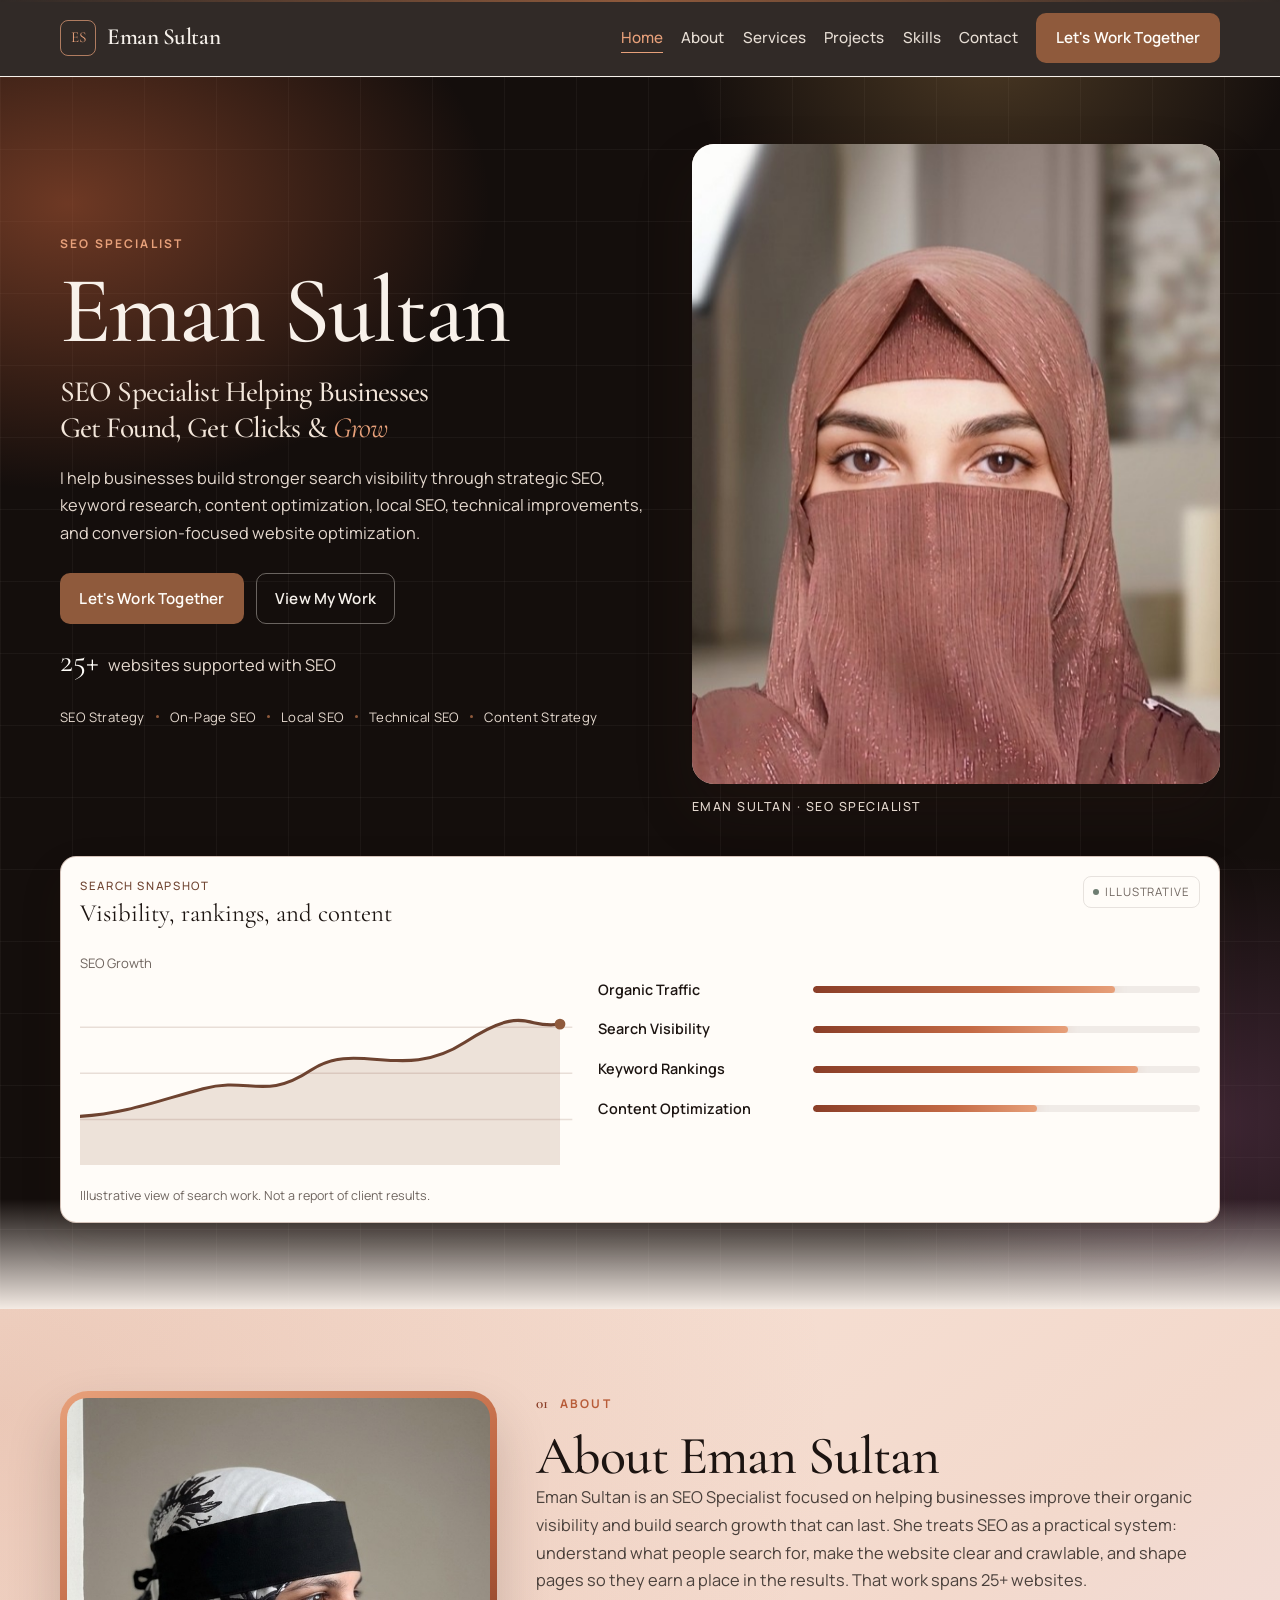
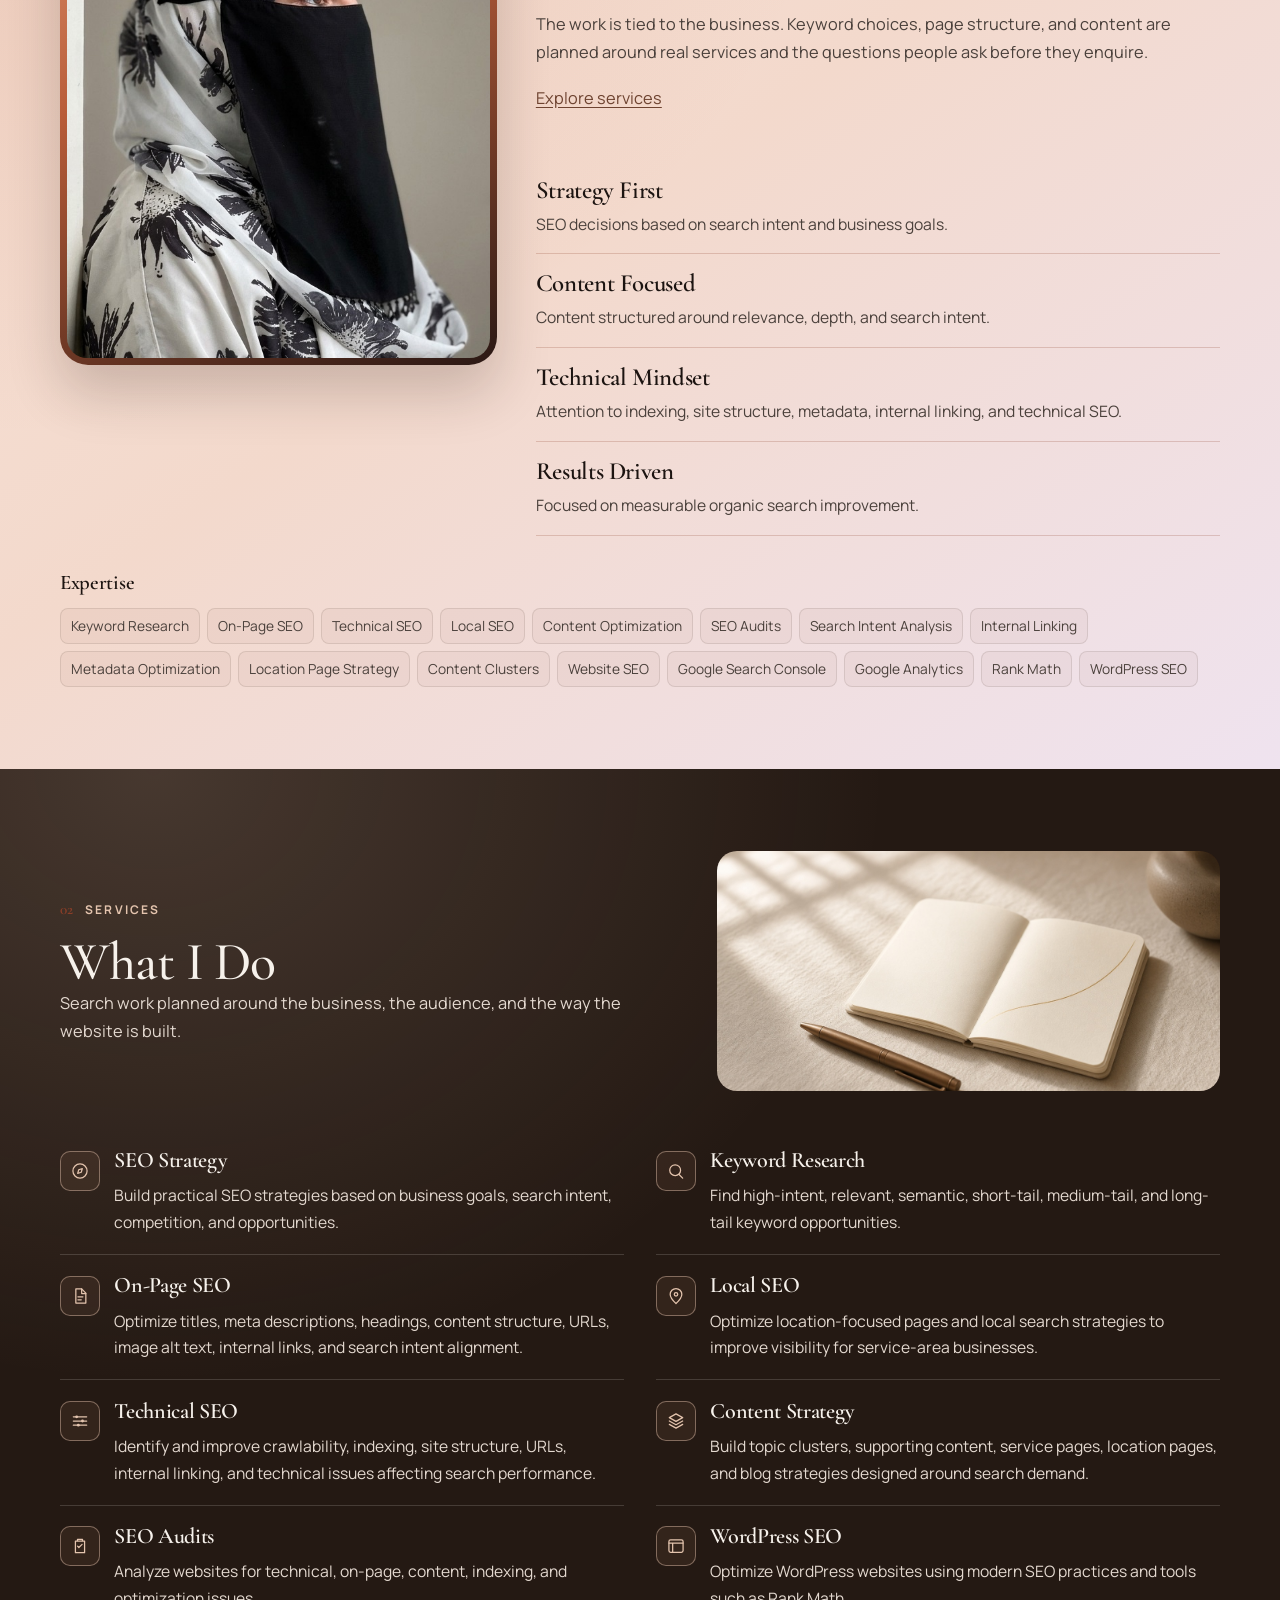
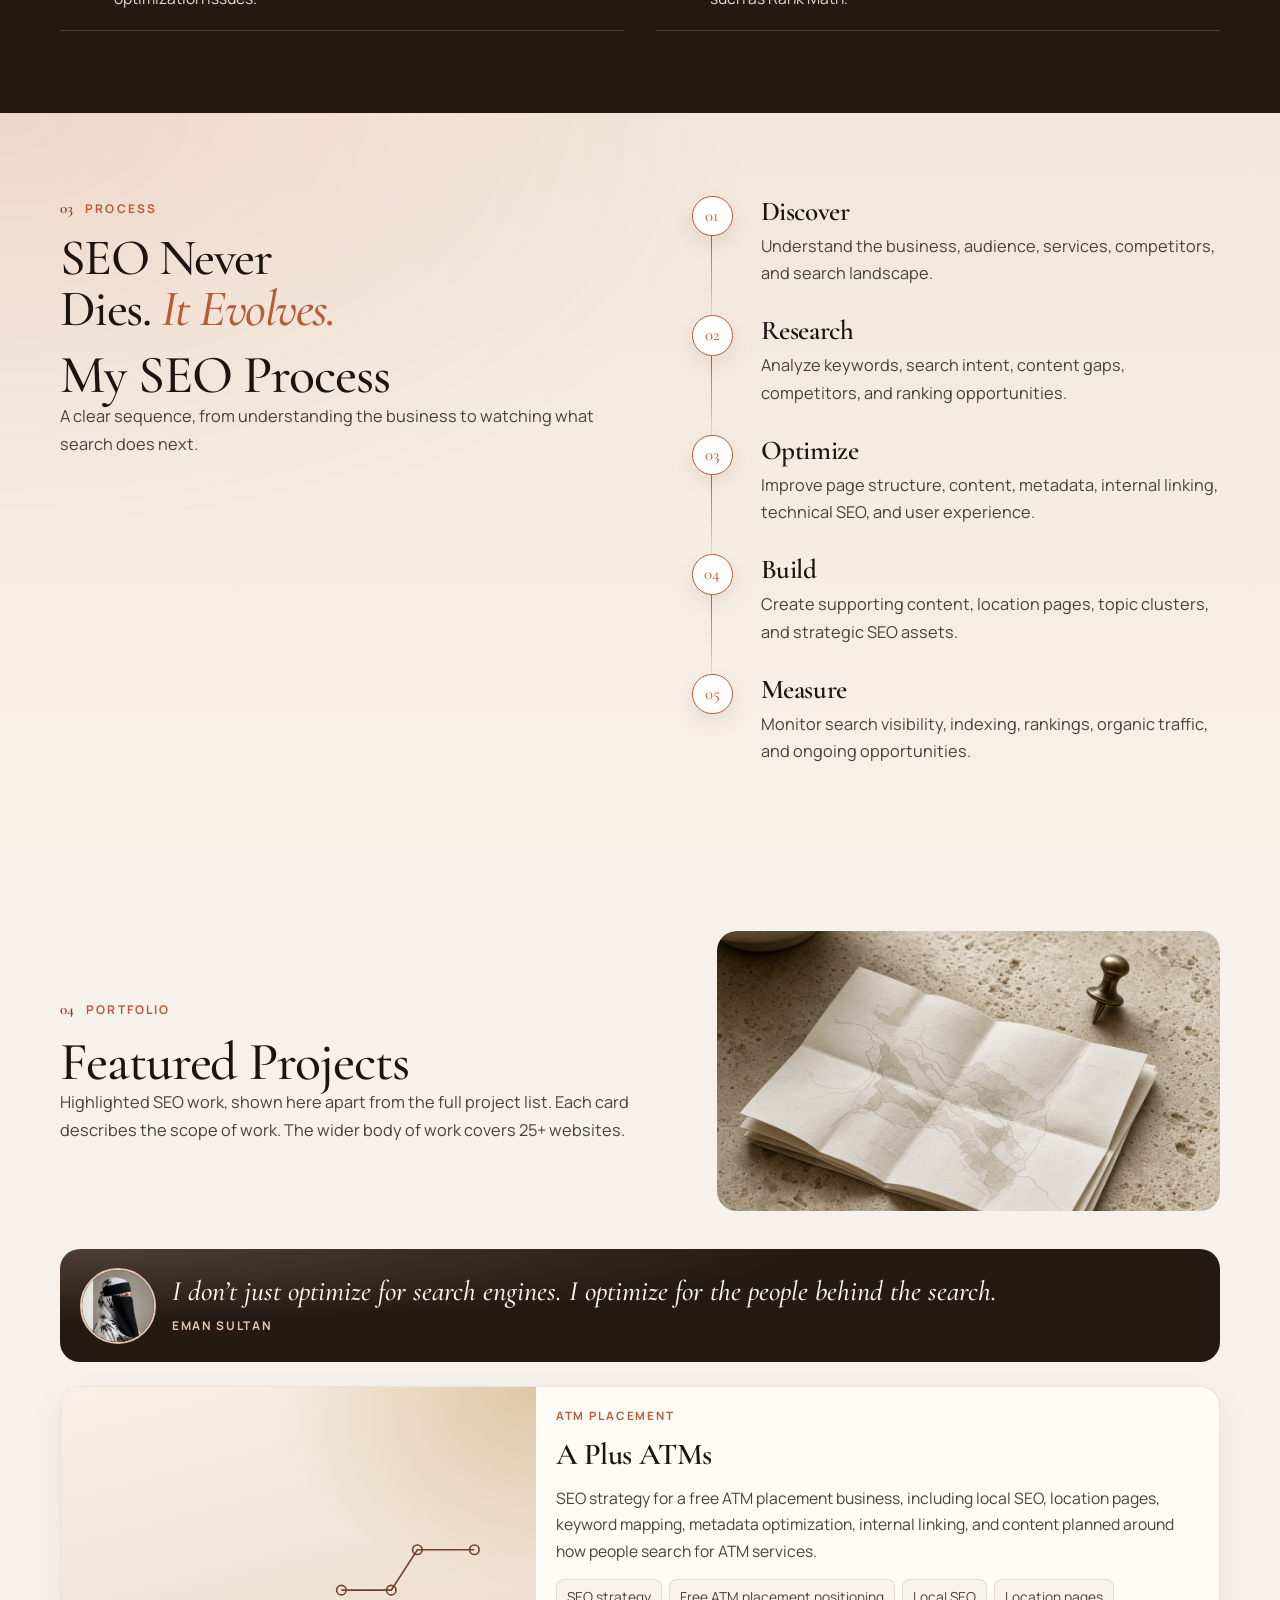
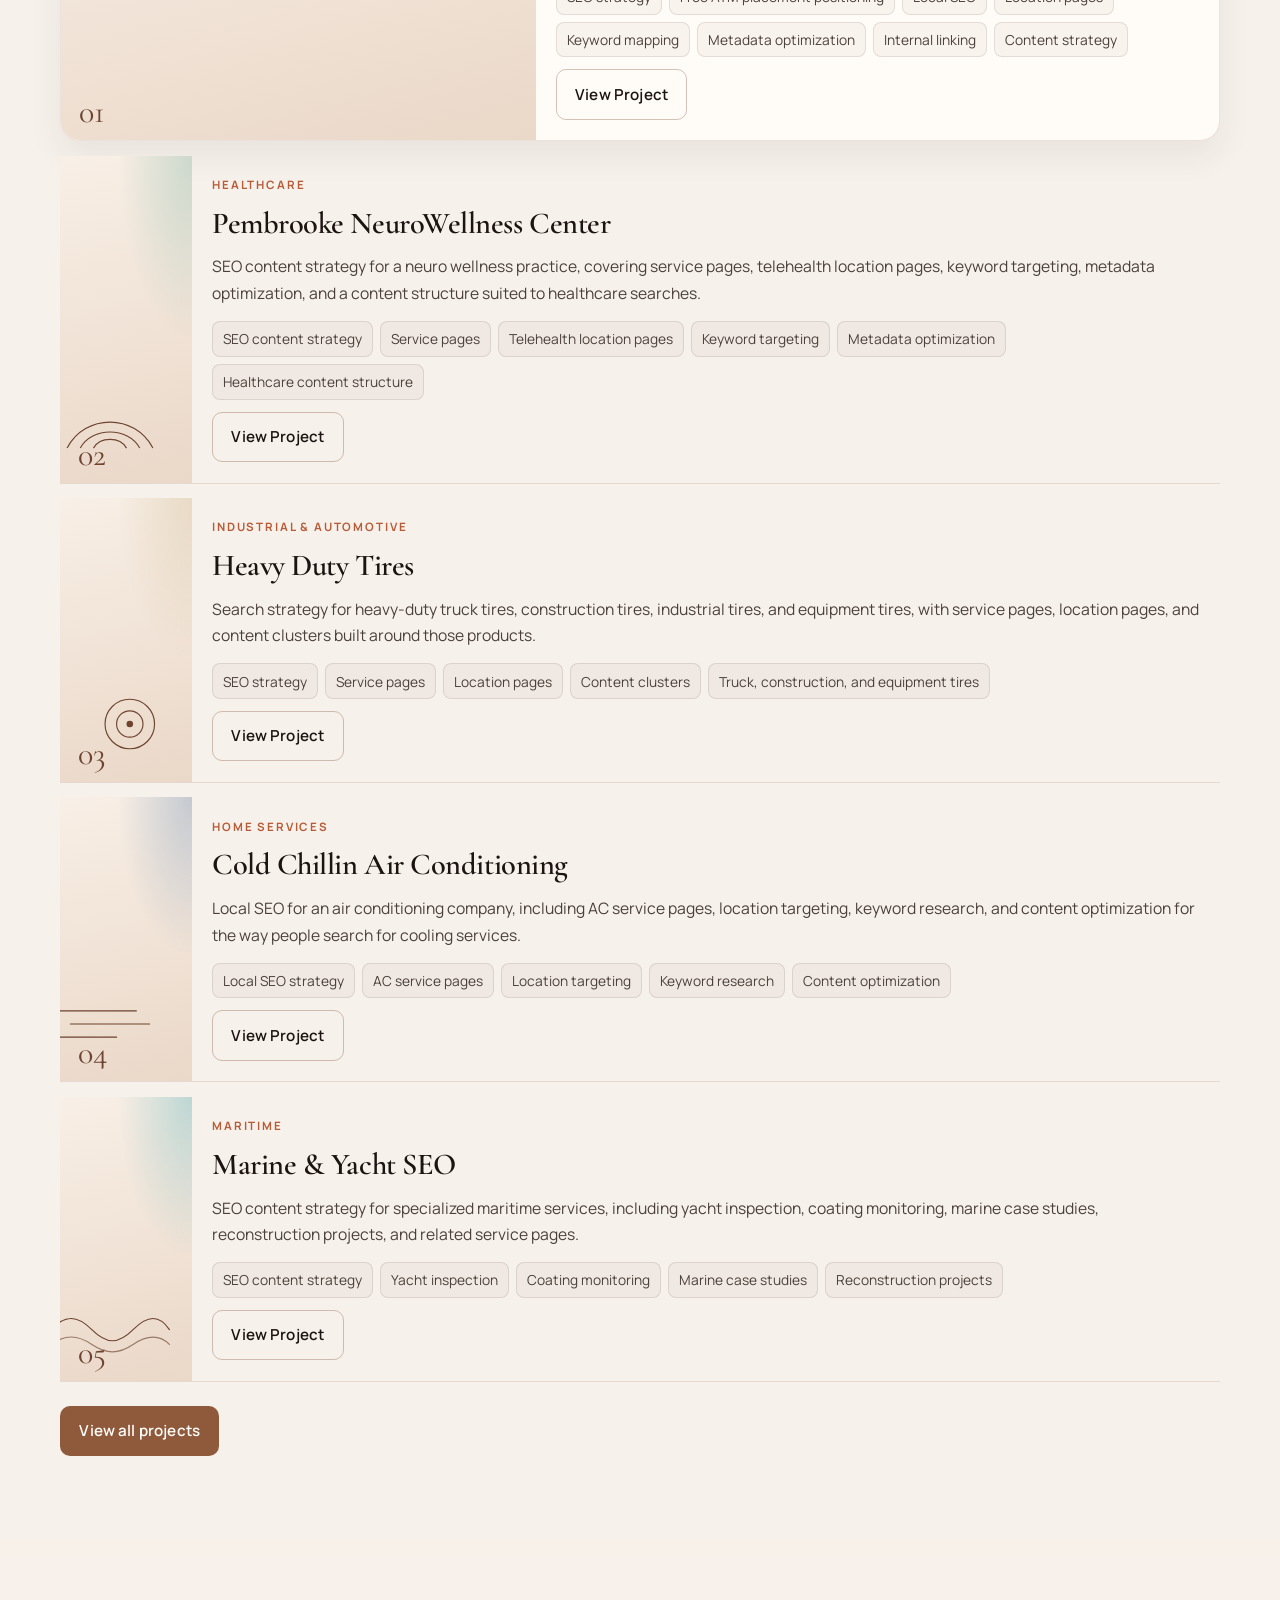
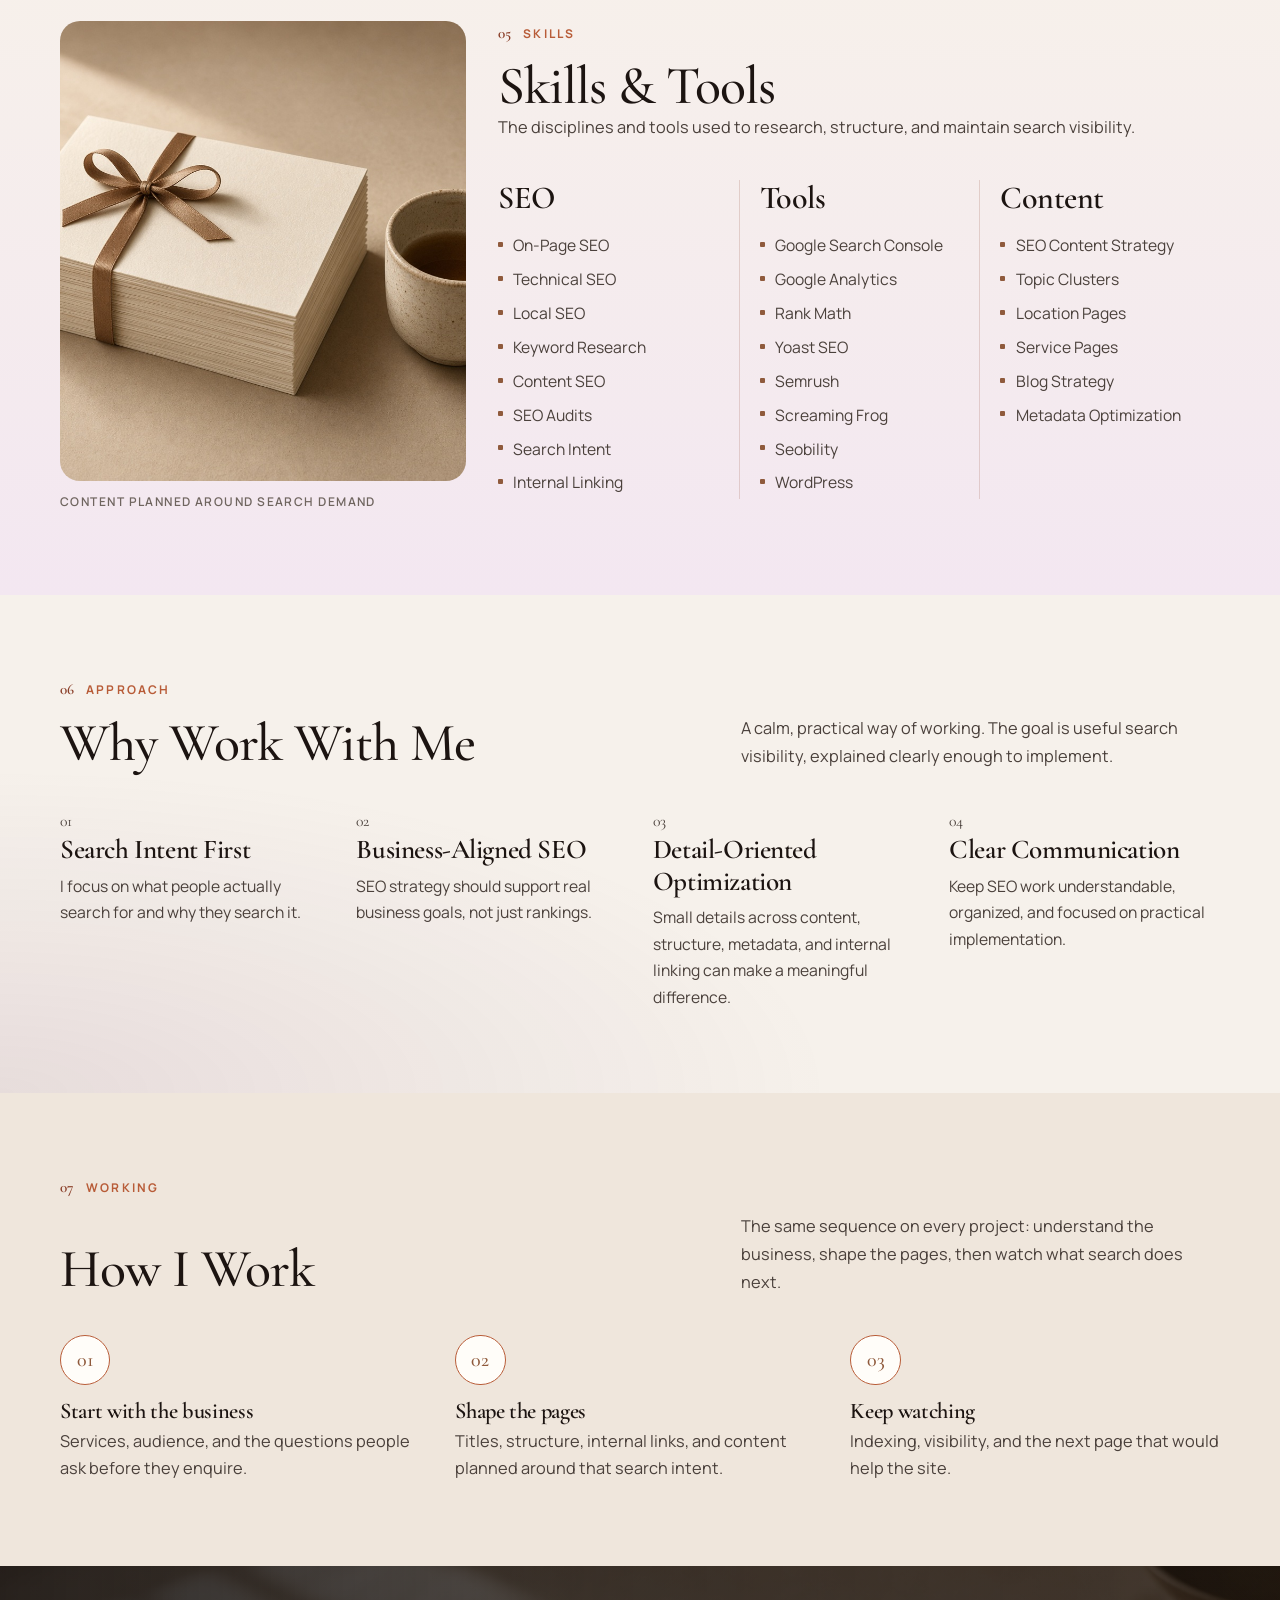
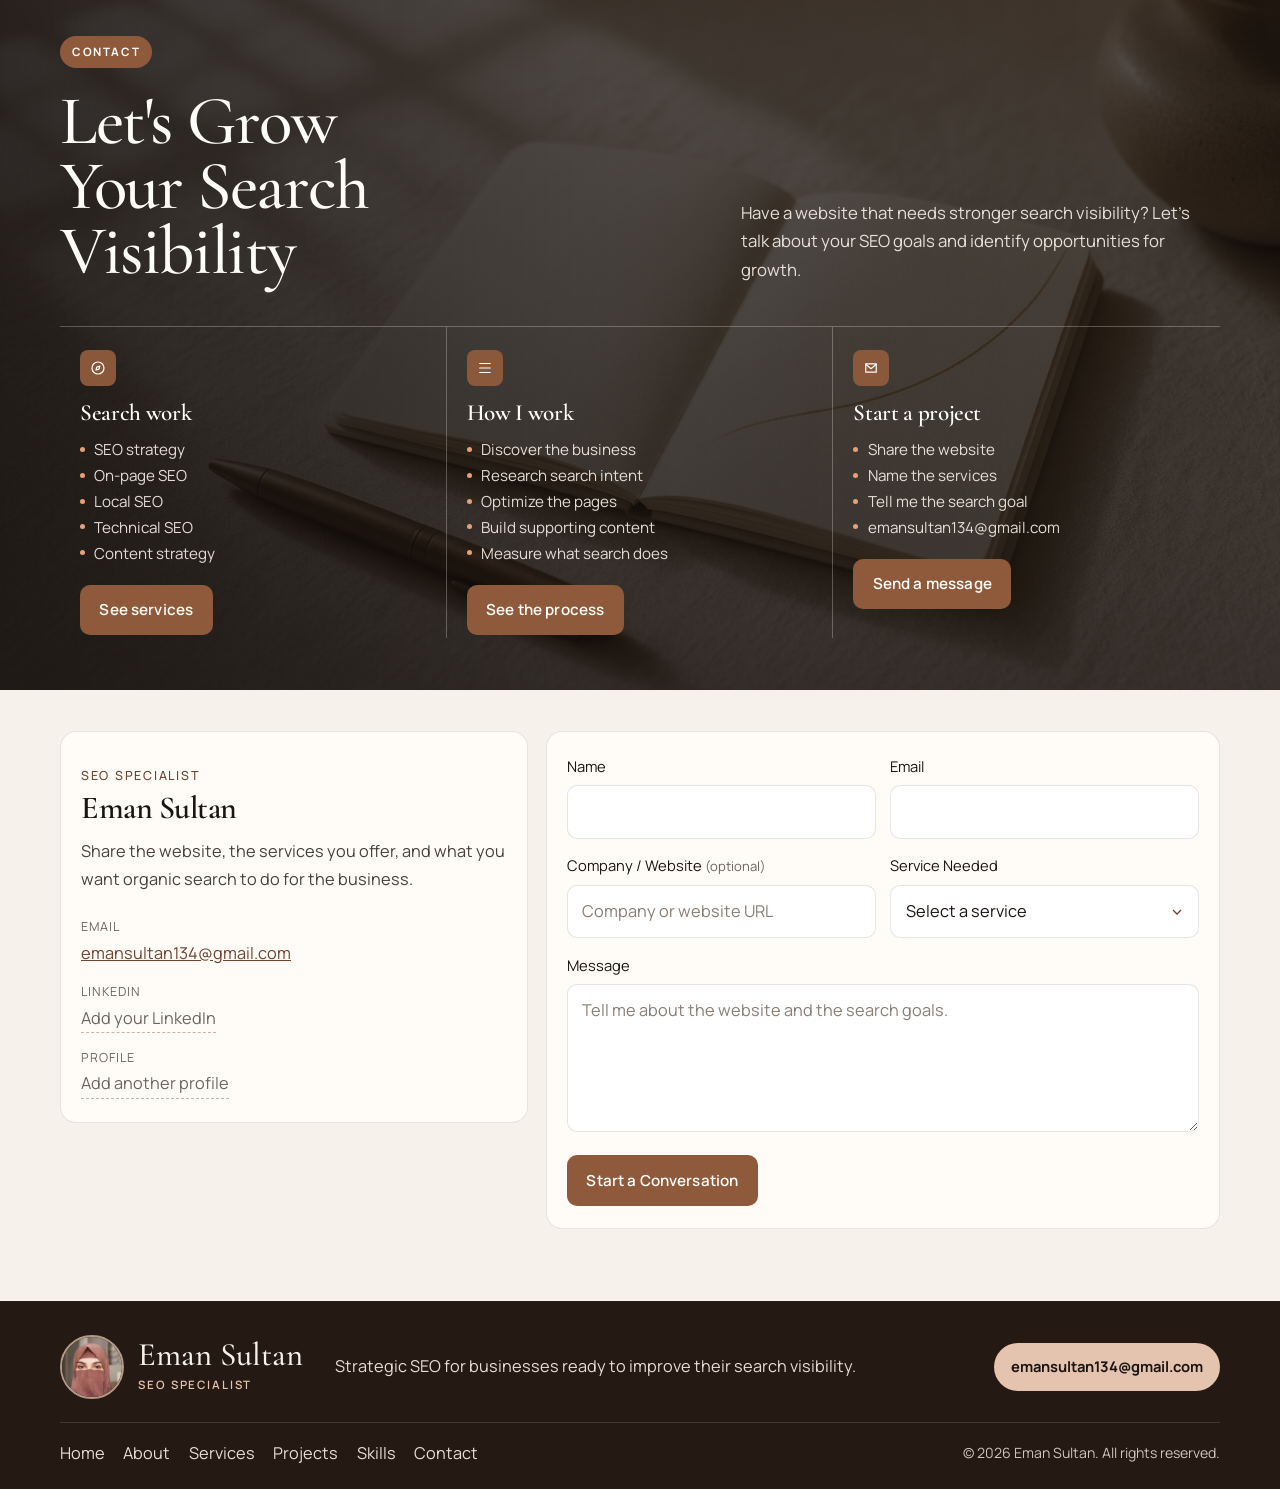
==== commit fb088c45: "Turn the contact heading into a photo banner with three search-work columns." ====
--- a/index.html
+++ b/index.html
@@ -360,62 +360,6 @@
       </div>
     </section>
 
-    <section class="band reveal" aria-labelledby="band-title">
-      <div class="band-media">
-        <img src="assets/seo-evening.jpg" alt="Evening desk with a notebook and a city skyline, suggesting search work" />
-      </div>
-      <div class="container band-inner">
-        <div class="band-top">
-          <div>
-            <p class="band-pill">SEO services</p>
-            <h2 id="band-title">Search work shaped around the business</h2>
-          </div>
-          <p class="band-note">Strategy, page structure, and technical SEO, planned around what people actually search for before they enquire.</p>
-        </div>
-        <div class="band-cols">
-          <article>
-            <span class="band-icon" aria-hidden="true">
-              <svg viewBox="0 0 24 24" fill="none" stroke="currentColor" stroke-width="1.6"><circle cx="12" cy="12" r="8"/><path d="m14.5 9.5-1.2 4-4 1.2 1.2-4z"/></svg>
-            </span>
-            <h3>Search work</h3>
-            <ul>
-              <li>SEO strategy</li>
-              <li>Keyword research</li>
-              <li>On-page SEO</li>
-              <li>Content strategy</li>
-            </ul>
-            <a class="btn btn-primary" href="#services">See services</a>
-          </article>
-          <article>
-            <span class="band-icon" aria-hidden="true">
-              <svg viewBox="0 0 24 24" fill="none" stroke="currentColor" stroke-width="1.6"><path d="M5 7h14M5 12h14M5 17h9"/></svg>
-            </span>
-            <h3>How the work moves</h3>
-            <ul>
-              <li>Discover the business</li>
-              <li>Research search intent</li>
-              <li>Optimize the pages</li>
-              <li>Build, then measure</li>
-            </ul>
-            <a class="btn btn-primary" href="#process">See the process</a>
-          </article>
-          <article>
-            <span class="band-icon" aria-hidden="true">
-              <svg viewBox="0 0 24 24" fill="none" stroke="currentColor" stroke-width="1.6"><path d="M12 21s7-6 7-11a7 7 0 1 0-14 0c0 5 7 11 7 11z"/><circle cx="12" cy="10" r="2"/></svg>
-            </span>
-            <h3>Also in the work</h3>
-            <ul>
-              <li>Local SEO</li>
-              <li>Technical SEO</li>
-              <li>SEO audits</li>
-              <li>WordPress SEO</li>
-            </ul>
-            <a class="btn btn-primary" href="contact.html">Start a conversation</a>
-          </article>
-        </div>
-      </div>
-    </section>
-
     <section class="section reveal" id="portfolio" tabindex="-1" aria-labelledby="portfolio-title">
       <div class="container">
         <div class="section-head split-media">
@@ -684,15 +628,63 @@
       </div>
     </section>
 
-    <section class="section reveal" id="contact" tabindex="-1" aria-labelledby="contact-title">
-      <div class="container">
-        <div class="section-head">
-          <p class="kicker"><span>08</span> Contact</p>
-          <div class="section-head-row">
+    <section class="grow-wrap reveal" id="contact" tabindex="-1" aria-labelledby="contact-title">
+      <div class="grow">
+        <div class="grow-bg">
+          <img src="assets/seo-desk.jpg" alt="" />
+        </div>
+        <div class="container grow-inner">
+          <p class="grow-pill">Contact</p>
+          <div class="grow-top">
             <h2 id="contact-title">Let's Grow Your Search Visibility</h2>
-            <p class="dek">Have a website that needs stronger search visibility? Let's talk about your SEO goals and identify opportunities for growth.</p>
-          </div>
-        </div>
+            <p>Have a website that needs stronger search visibility? Let's talk about your SEO goals and identify opportunities for growth.</p>
+          </div>
+          <div class="grow-cols">
+            <article>
+              <span class="grow-icon" aria-hidden="true">
+                <svg viewBox="0 0 24 24" fill="none" stroke="currentColor" stroke-width="1.6" stroke-linecap="round" stroke-linejoin="round"><circle cx="12" cy="12" r="8"/><path d="m14.5 9.5-1.2 4-4 1.2 1.2-4z"/></svg>
+              </span>
+              <h3>Search work</h3>
+              <ul>
+                <li>SEO strategy</li>
+                <li>On-page SEO</li>
+                <li>Local SEO</li>
+                <li>Technical SEO</li>
+                <li>Content strategy</li>
+              </ul>
+              <a class="btn btn-primary" href="#services">See services</a>
+            </article>
+            <article>
+              <span class="grow-icon" aria-hidden="true">
+                <svg viewBox="0 0 24 24" fill="none" stroke="currentColor" stroke-width="1.6" stroke-linecap="round" stroke-linejoin="round"><path d="M5 6h14M5 12h14M5 18h14"/></svg>
+              </span>
+              <h3>How I work</h3>
+              <ul>
+                <li>Discover the business</li>
+                <li>Research search intent</li>
+                <li>Optimize the pages</li>
+                <li>Build supporting content</li>
+                <li>Measure what search does</li>
+              </ul>
+              <a class="btn btn-primary" href="#process">See the process</a>
+            </article>
+            <article>
+              <span class="grow-icon" aria-hidden="true">
+                <svg viewBox="0 0 24 24" fill="none" stroke="currentColor" stroke-width="1.6" stroke-linecap="round" stroke-linejoin="round"><path d="M5 6.5h14v11H5z"/><path d="m5 7 7 6 7-6"/></svg>
+              </span>
+              <h3>Start a project</h3>
+              <ul>
+                <li>Share the website</li>
+                <li>Name the services</li>
+                <li>Tell me the search goal</li>
+                <li>emansultan134@gmail.com</li>
+              </ul>
+              <a class="btn btn-primary" href="#contact-form">Send a message</a>
+            </article>
+          </div>
+        </div>
+      </div>
+      <div class="container grow-form">
         <div class="contact-grid">
           <aside class="contact-card">
             <p class="contact-role">SEO Specialist</p>
--- a/css/styles.css
+++ b/css/styles.css
@@ -1967,128 +1967,6 @@
   }
 }
 
-.band {
-  position: relative;
-  padding: 4.6rem 0 3.2rem;
-  overflow: hidden;
-  color: #f6f1eb;
-}
-
-.band-media {
-  position: absolute;
-  inset: 0;
-}
-
-.band-media img {
-  width: 100%;
-  height: 100%;
-  object-fit: cover;
-  object-position: center 45%;
-  transform: none;
-}
-
-.band-media::after {
-  content: "";
-  position: absolute;
-  inset: 0;
-  background:
-    linear-gradient(180deg, rgba(10, 8, 12, 0.72) 0%, rgba(10, 8, 12, 0.5) 38%, rgba(10, 8, 12, 0.82) 100%);
-}
-
-.band-inner { position: relative; z-index: 1; }
-
-.band-pill {
-  display: inline-block;
-  margin: 0 0 1rem;
-  padding: 0.38rem 0.75rem;
-  border-radius: 999px;
-  background: #b85c38;
-  color: #fffdf9;
-  font-size: 0.72rem;
-  font-weight: 700;
-  letter-spacing: 0.14em;
-  text-transform: uppercase;
-}
-
-.band-top {
-  display: grid;
-  gap: 1.2rem;
-  align-items: end;
-  margin-bottom: 2.4rem;
-}
-
-.band h2 {
-  max-width: 11ch;
-  color: #fffdf9;
-  font-size: clamp(2.7rem, 5.4vw, 4.6rem);
-  font-weight: 600;
-  line-height: 0.92;
-  letter-spacing: -0.03em;
-  text-transform: uppercase;
-}
-
-.band-note {
-  max-width: 28rem;
-  color: rgba(246, 241, 235, 0.9);
-  font-size: 1.02rem;
-}
-
-.band-cols {
-  display: grid;
-  gap: 1.5rem;
-  padding-top: 0.3rem;
-  border-top: 1px solid rgba(246, 241, 235, 0.28);
-}
-
-.band-cols article { padding-top: 1.25rem; }
-
-.band-icon {
-  display: grid;
-  place-items: center;
-  width: 36px;
-  height: 36px;
-  margin-bottom: 0.8rem;
-  border-radius: 50%;
-  background: rgba(184, 92, 56, 0.95);
-  color: #fffdf9;
-}
-
-.band-icon svg { width: 18px; height: 18px; }
-
-.band-cols h3 {
-  color: #fffdf9;
-  font-size: 1.45rem;
-}
-
-.band-cols ul {
-  margin-top: 0.65rem;
-  padding-left: 1.1rem;
-  color: rgba(246, 241, 235, 0.9);
-}
-
-.band-cols li { margin-top: 0.28rem; }
-
-.band-cols .btn { margin-top: 1.15rem; }
-
-@media (min-width: 860px) {
-  .band-top {
-    grid-template-columns: minmax(0, 1.15fr) minmax(220px, 0.85fr);
-    gap: 2rem;
-  }
-
-  .band-cols {
-    grid-template-columns: repeat(3, minmax(0, 1fr));
-    gap: 0;
-  }
-
-  .band-cols article + article {
-    padding-left: 1.5rem;
-    border-left: 1px solid rgba(246, 241, 235, 0.28);
-  }
-
-  .band-cols article { padding-right: 1.2rem; }
-}
-
 @media (max-width: 700px) {
   .project-card:not(.is-feature) { flex-direction: column; }
   .project-card:not(.is-feature) .project-art {
@@ -2097,3 +1975,146 @@
     min-height: 96px;
   }
 }
+
+.grow-wrap { padding: 0; }
+
+.grow {
+  position: relative;
+  padding: 4.4rem 0 3.2rem;
+  color: #f7f1ea;
+  isolation: isolate;
+}
+
+.grow-bg {
+  position: absolute;
+  inset: 0;
+  z-index: -1;
+  overflow: hidden;
+}
+
+.grow-bg img {
+  width: 100%;
+  height: 100%;
+  object-fit: cover;
+  object-position: center 40%;
+}
+
+.grow-bg::after {
+  content: "";
+  position: absolute;
+  inset: 0;
+  background:
+    linear-gradient(90deg, rgba(16, 12, 10, 0.82) 0%, rgba(16, 12, 10, 0.62) 48%, rgba(16, 12, 10, 0.55) 100%),
+    linear-gradient(180deg, rgba(16, 12, 10, 0.25), rgba(16, 12, 10, 0.55));
+}
+
+.grow-inner { position: relative; }
+
+.grow-pill {
+  display: inline-flex;
+  margin: 0;
+  padding: 0.38rem 0.75rem;
+  border-radius: 999px;
+  background: #8f5a3c;
+  color: #fffdf9;
+  font-size: 0.72rem;
+  font-weight: 700;
+  letter-spacing: 0.14em;
+  text-transform: uppercase;
+}
+
+.grow-top {
+  display: grid;
+  gap: 1.2rem;
+  align-items: end;
+  margin-top: 1.35rem;
+}
+
+.grow-top h2 {
+  max-width: 11ch;
+  color: #fffdf9;
+  font-size: clamp(2.8rem, 5.4vw, 4.8rem);
+  line-height: 0.94;
+}
+
+.grow-top p {
+  max-width: 34rem;
+  margin: 0;
+  color: rgba(247, 241, 234, 0.9);
+  font-size: 1.05rem;
+}
+
+.grow-cols {
+  display: grid;
+  margin-top: 2.6rem;
+  border-top: 1px solid rgba(247, 241, 234, 0.28);
+}
+
+.grow-cols article {
+  padding: 1.45rem 1.25rem 0.2rem;
+}
+
+.grow-icon {
+  display: inline-grid;
+  place-items: center;
+  width: 36px;
+  height: 36px;
+  margin-bottom: 0.85rem;
+  border-radius: 8px;
+  background: rgba(143, 90, 60, 0.95);
+  color: #fffdf9;
+}
+
+.grow-icon svg { width: 18px; height: 18px; }
+
+.grow-cols h3 {
+  color: #fffdf9;
+  font-size: 1.45rem;
+}
+
+.grow-cols ul {
+  margin: 0.7rem 0 1.15rem;
+  padding: 0;
+  list-style: none;
+}
+
+.grow-cols li {
+  position: relative;
+  padding-left: 0.9rem;
+  color: rgba(247, 241, 234, 0.9);
+  font-size: 0.95rem;
+}
+
+.grow-cols li::before {
+  content: "";
+  position: absolute;
+  top: 0.62em;
+  left: 0;
+  width: 5px;
+  height: 5px;
+  border-radius: 50%;
+  background: #e7a07a;
+}
+
+.grow-form { padding: 2.6rem 0 4.5rem; }
+
+@media (min-width: 860px) {
+  .grow-top {
+    grid-template-columns: minmax(0, 1.15fr) minmax(240px, 0.85fr);
+    gap: 2rem;
+  }
+
+  .grow-cols { grid-template-columns: repeat(3, minmax(0, 1fr)); }
+
+  .grow-cols article {
+    border-right: 1px solid rgba(247, 241, 234, 0.28);
+  }
+
+  .grow-cols article:last-child { border-right: 0; }
+}
+
+@media (max-width: 859px) {
+  .grow-cols article + article {
+    border-top: 1px solid rgba(247, 241, 234, 0.28);
+  }
+}
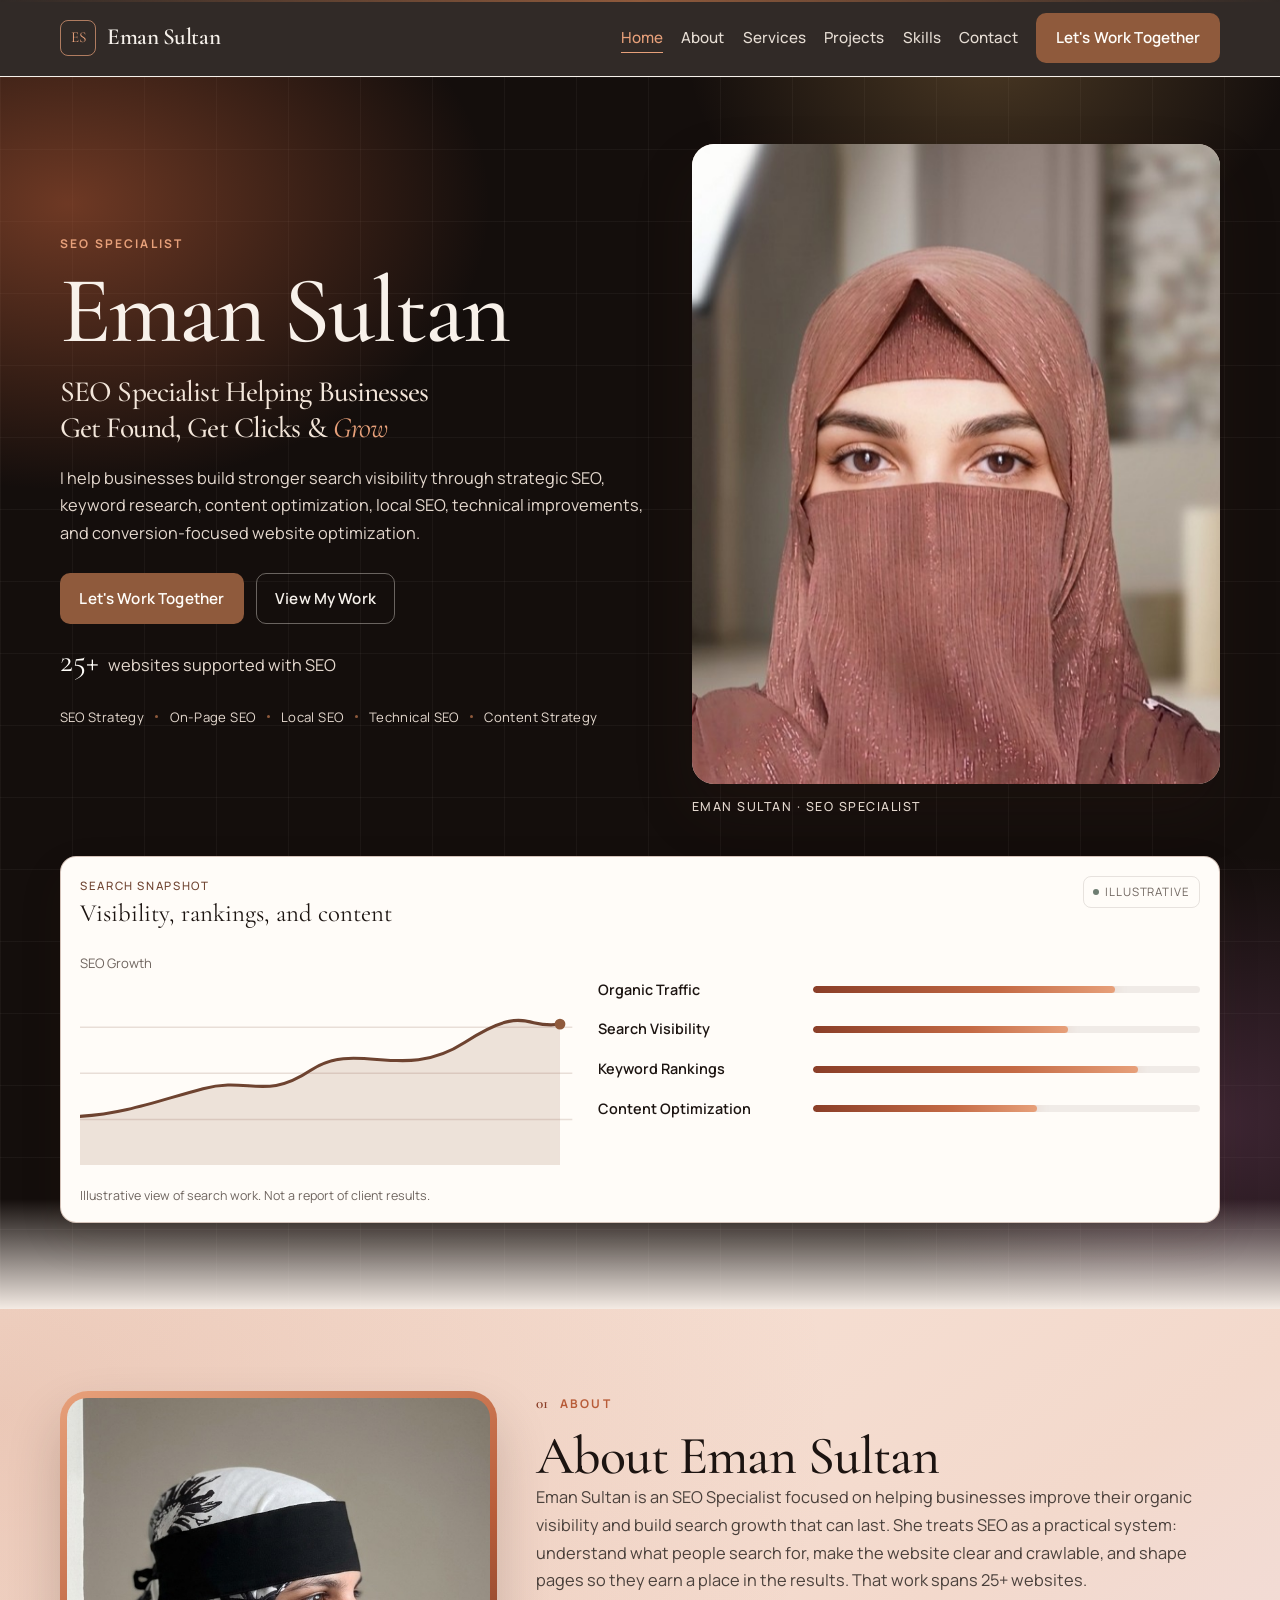
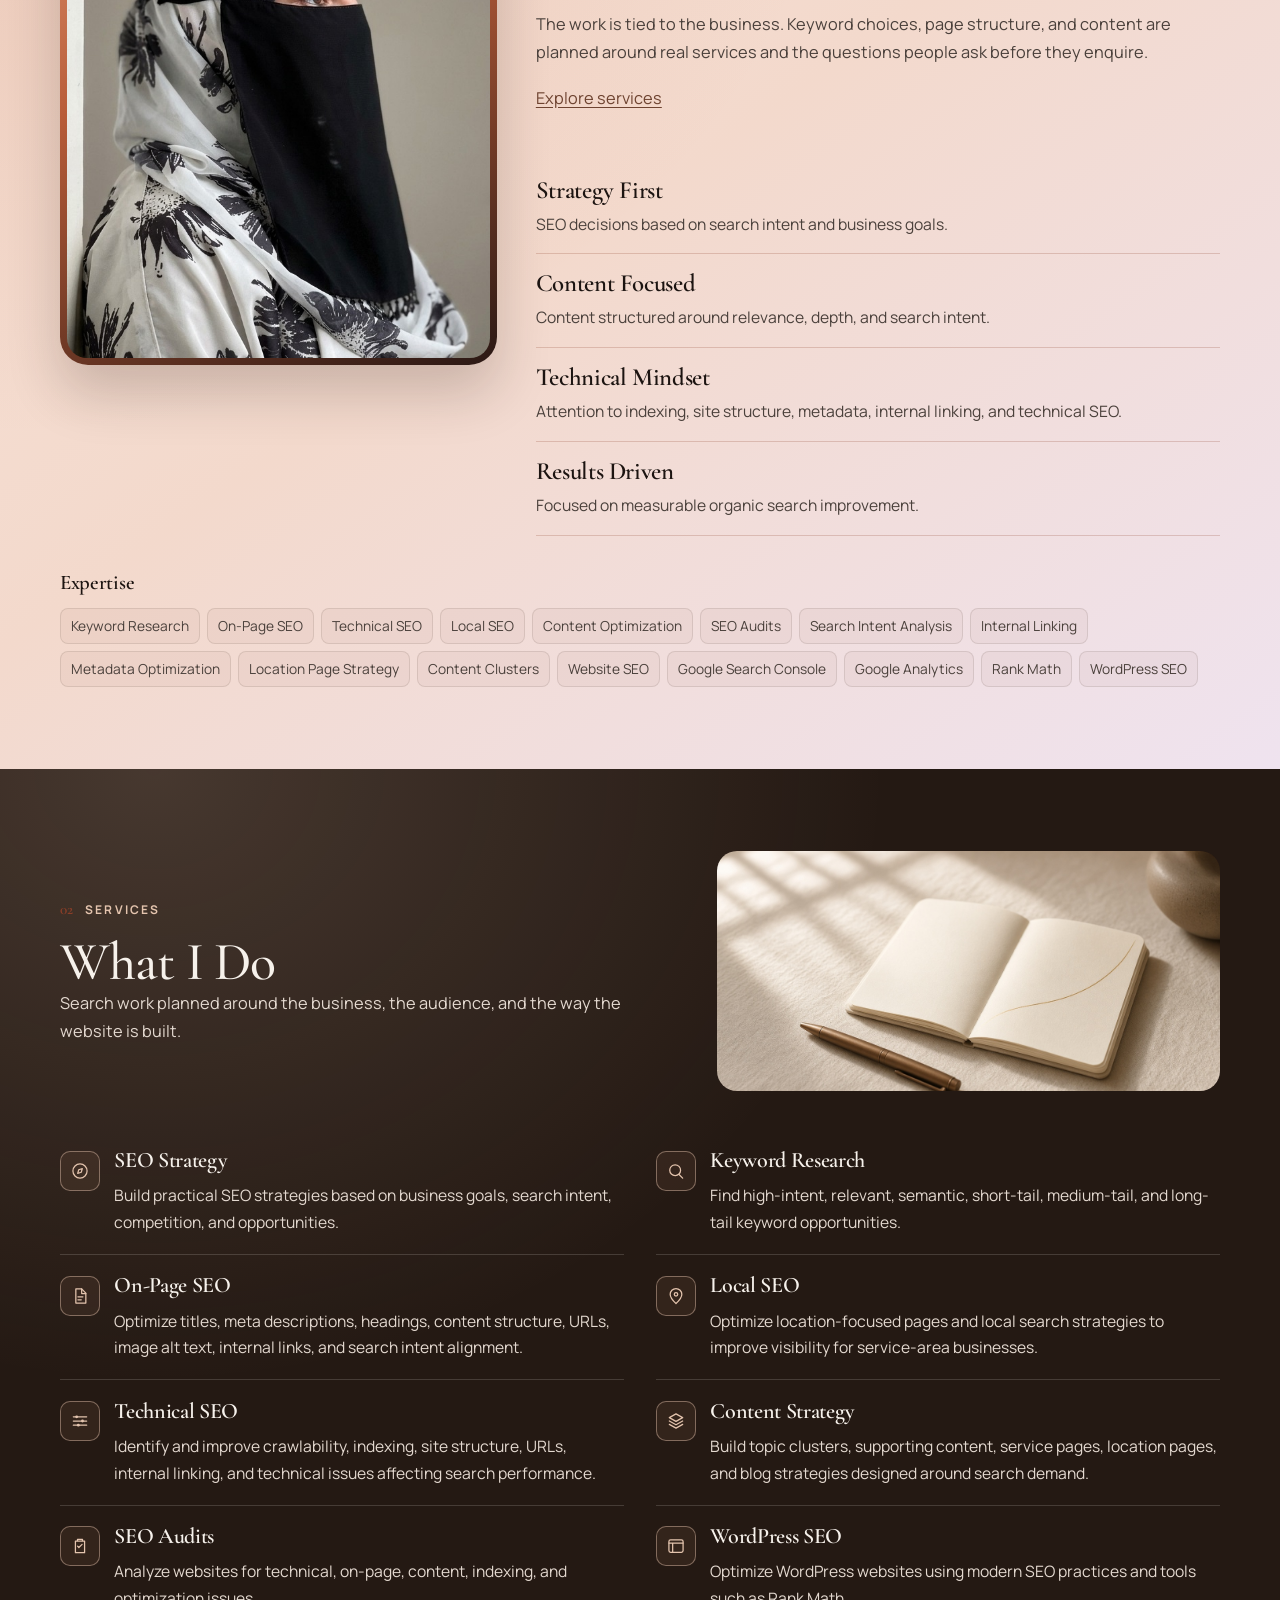
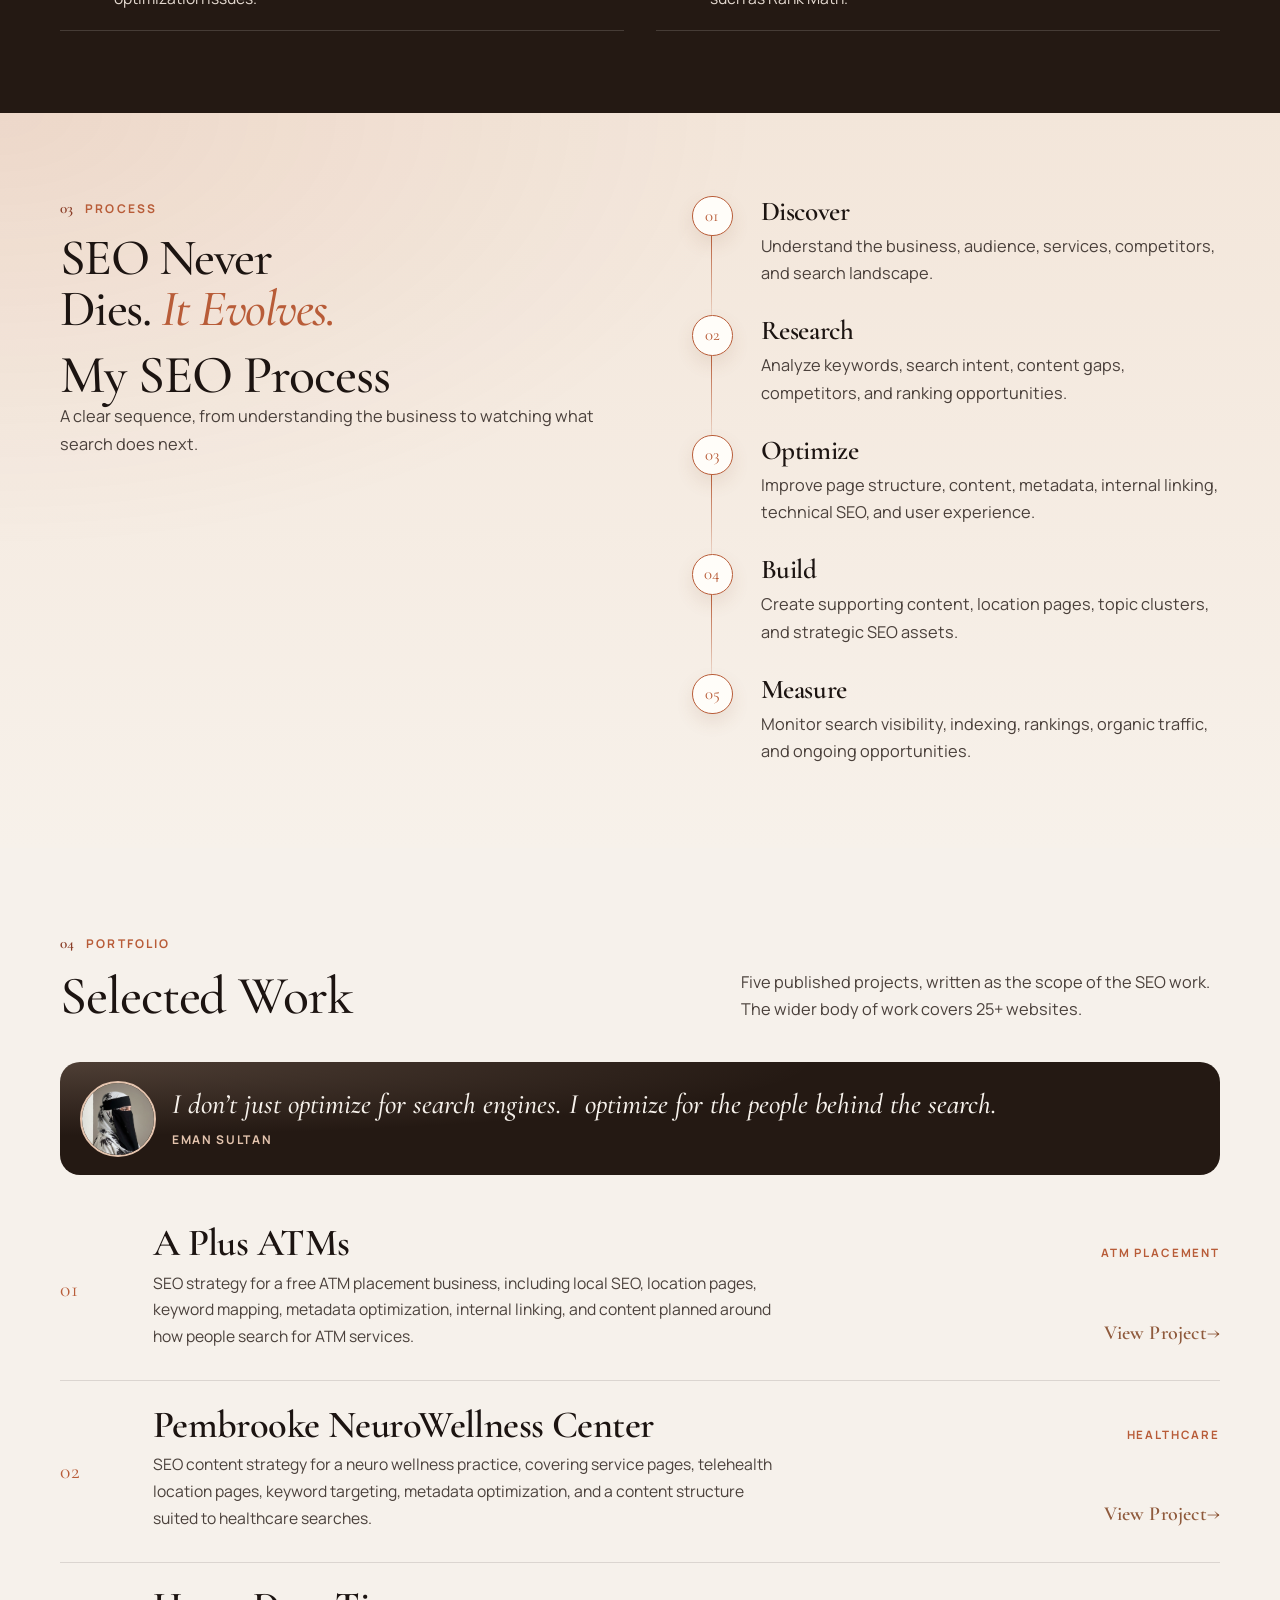
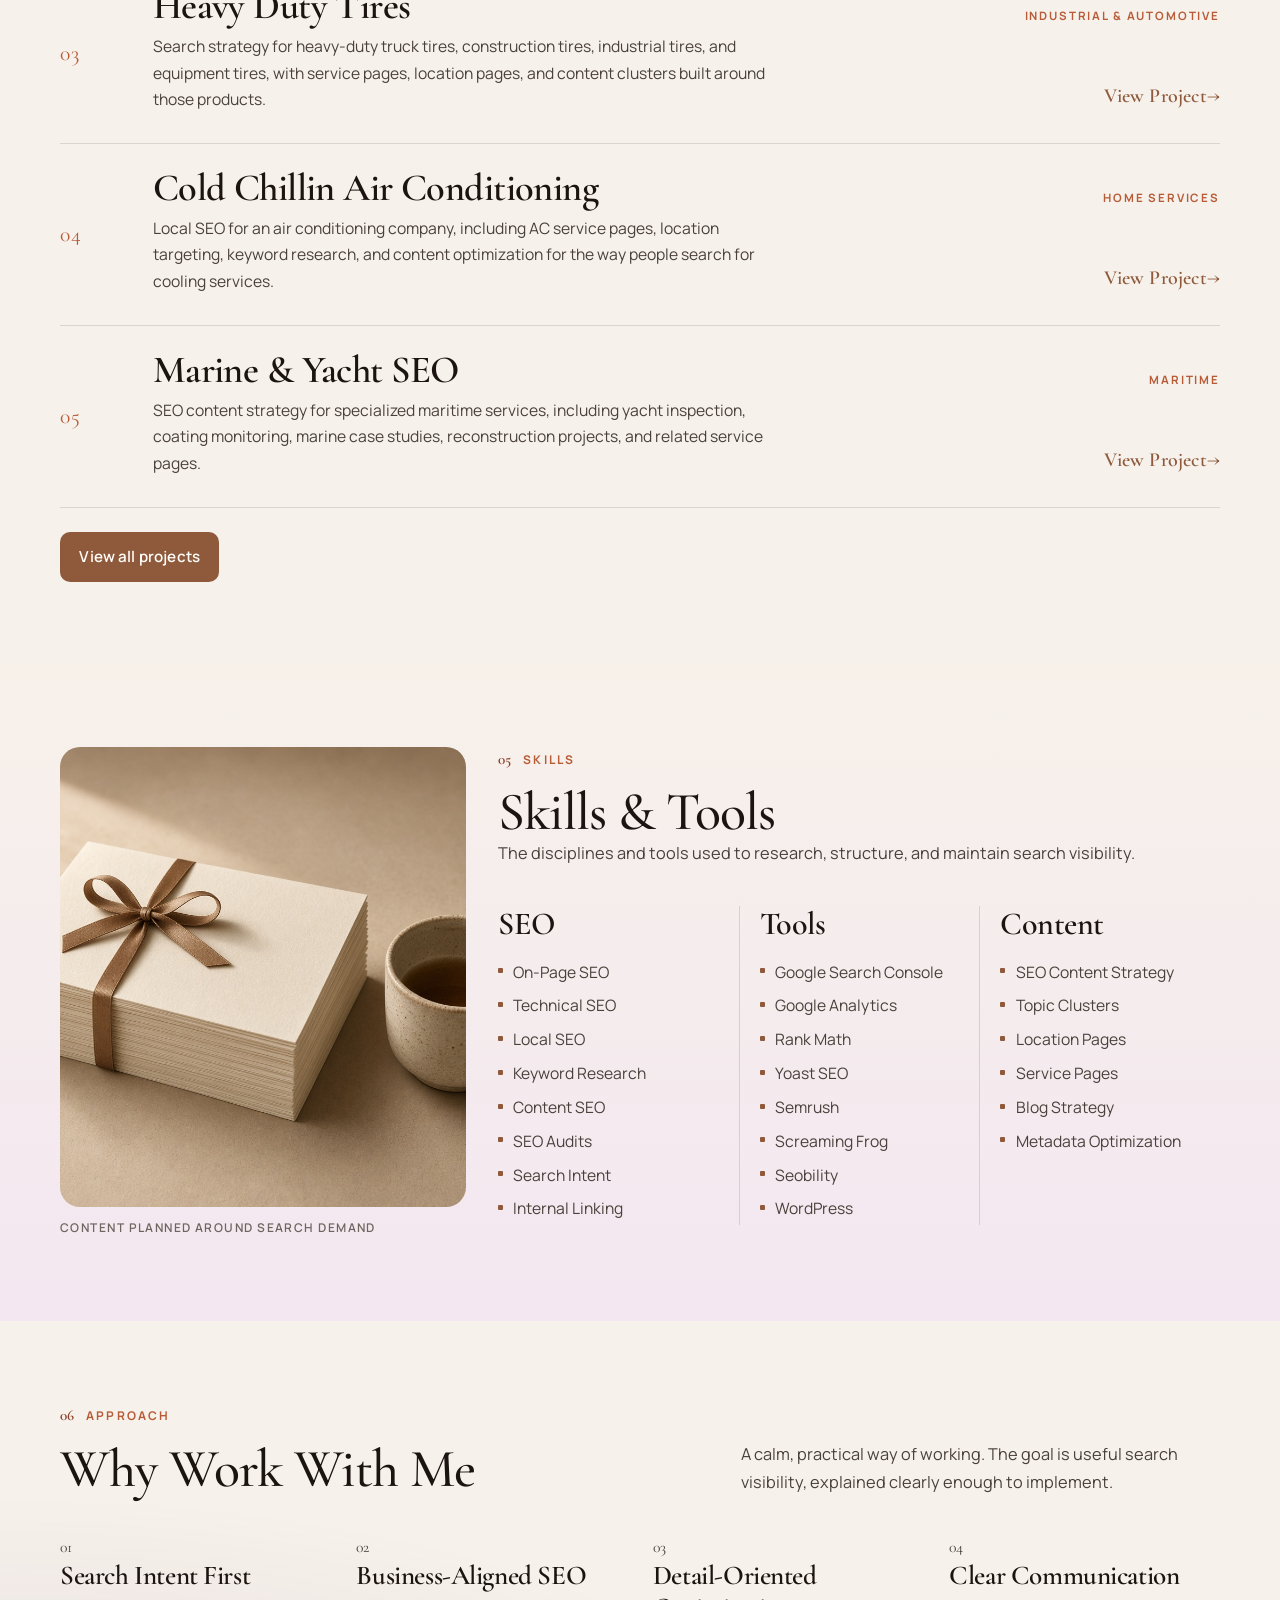
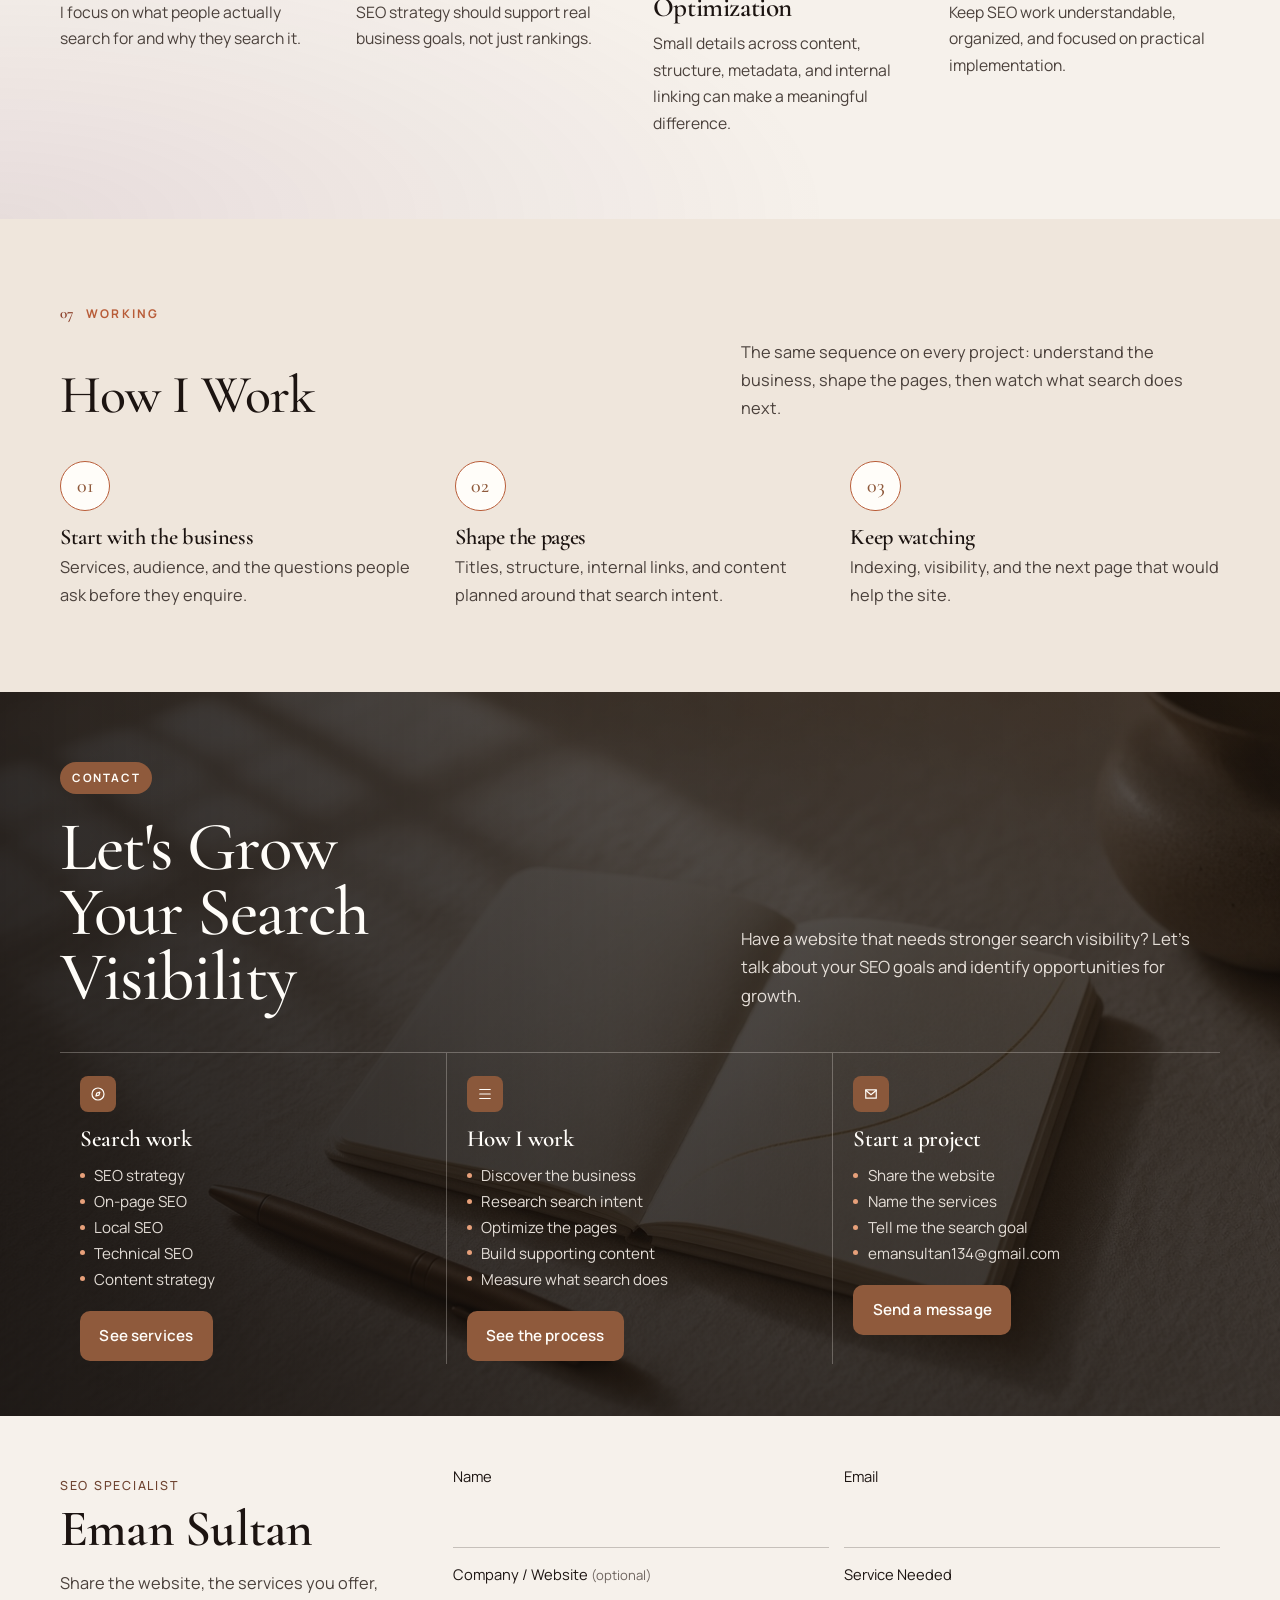
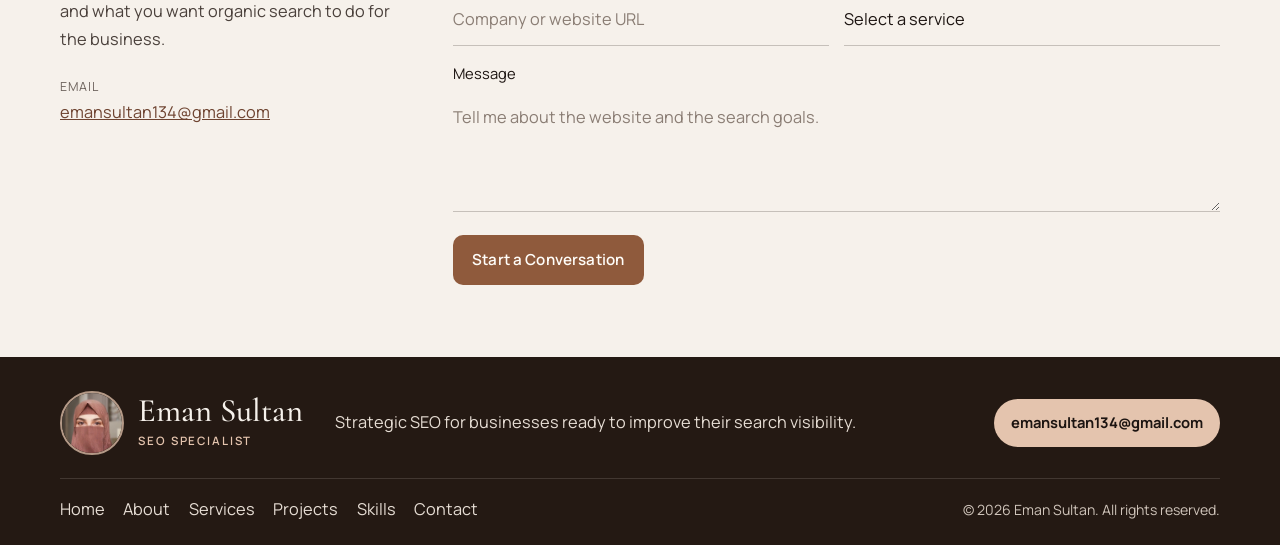
==== commit bf038016: "Restyle selected work as a type list and simplify the contact form." ====
--- a/index.html
+++ b/index.html
@@ -362,15 +362,12 @@
 
     <section class="section reveal" id="portfolio" tabindex="-1" aria-labelledby="portfolio-title">
       <div class="container">
-        <div class="section-head split-media">
-          <div>
-            <p class="kicker"><span>04</span> Portfolio</p>
-            <h2 id="portfolio-title">Featured Projects</h2>
-            <p class="dek">Highlighted SEO work, shown here apart from the full project list. Each card describes the scope of work. The wider body of work covers 25+ websites.</p>
-          </div>
-          <figure class="section-photo frame-photo">
-            <img src="assets/local-map.jpg" width="900" height="675" alt="A folded map with a bronze pin, suggesting local search and service areas" />
-          </figure>
+        <div class="section-head">
+          <p class="kicker"><span>04</span> Portfolio</p>
+          <div class="section-head-row">
+            <h2 id="portfolio-title">Selected Work</h2>
+            <p class="dek">Five published projects, written as the scope of the SEO work. The wider body of work covers 25+ websites.</p>
+          </div>
         </div>
         <blockquote class="project-quote">
           <img src="assets/eman-profile.jpg" width="84" height="84" alt="" />
--- a/css/styles.css
+++ b/css/styles.css
@@ -2118,3 +2118,147 @@
     border-top: 1px solid rgba(247, 241, 234, 0.28);
   }
 }
+
+.grow-form .contact-card {
+  border: 0;
+  border-radius: 0;
+  background: transparent;
+  box-shadow: none;
+  padding: 0;
+}
+
+.grow-form .contact-grid {
+  gap: 2rem 3rem;
+  padding-top: 0.4rem;
+}
+
+.grow-form .contact-name,
+.grow-form h3 {
+  font-size: clamp(2.2rem, 4vw, 3.2rem);
+}
+
+.grow-form input,
+.grow-form select,
+.grow-form textarea {
+  border: 0;
+  border-bottom: 1px solid rgba(28, 20, 17, 0.22);
+  border-radius: 0;
+  background: transparent;
+  padding-left: 0;
+  padding-right: 0;
+}
+
+.grow-form textarea { min-height: 120px; }
+
+.grow-form input:focus,
+.grow-form select:focus,
+.grow-form textarea:focus {
+  outline: none;
+  border-bottom-color: #b85c38;
+}
+
+#portfolio .project-grid {
+  counter-reset: folio;
+  gap: 0;
+}
+
+#portfolio .project-card {
+  position: relative;
+  counter-increment: folio;
+  display: grid;
+  grid-template-columns: 4.4rem minmax(0, 1fr);
+  gap: 0.35rem 1.2rem;
+  align-items: center;
+  padding: 1.55rem 0;
+  border: 0;
+  border-bottom: 1px solid rgba(28, 20, 17, 0.12);
+  border-radius: 0;
+  background: transparent;
+  box-shadow: none;
+}
+
+#portfolio .project-card::before {
+  content: counter(folio, decimal-leading-zero);
+  grid-row: 1 / span 2;
+  color: #b85c38;
+  font-family: var(--serif);
+  font-size: 1.35rem;
+  letter-spacing: 0.04em;
+}
+
+#portfolio .project-art,
+#portfolio .tag-list { display: none; }
+
+#portfolio .project-body {
+  display: grid;
+  gap: 0.2rem 1rem;
+  padding: 0;
+}
+
+#portfolio .project-industry {
+  grid-column: 1;
+  margin: 0;
+}
+
+#portfolio .project-title {
+  grid-column: 1;
+  font-size: clamp(1.85rem, 3vw, 2.7rem);
+  line-height: 1;
+}
+
+#portfolio .project-copy {
+  grid-column: 1;
+  max-width: 62ch;
+  margin: 0.25rem 0 0;
+}
+
+#portfolio .view-project {
+  grid-column: 1;
+  justify-self: start;
+  min-height: 0;
+  margin-top: 0.45rem;
+  padding: 0;
+  border: 0;
+  background: transparent;
+  color: #8f5a3c;
+  font-family: var(--serif);
+  font-size: 1.25rem;
+}
+
+#portfolio .view-project::after { content: " →"; }
+
+#portfolio .project-card:hover,
+#portfolio .project-card:focus-within,
+.js .reveal.is-inview #portfolio .project-card:hover,
+.js .reveal.is-inview #portfolio .project-card:focus-within {
+  transform: none;
+  background: transparent;
+  box-shadow: none;
+  border-bottom-color: #b85c38;
+}
+
+#portfolio .project-card:hover .project-title { color: #8f5a3c; }
+
+@media (min-width: 800px) {
+  .grow-form .contact-grid {
+    grid-template-columns: minmax(220px, 0.62fr) minmax(0, 1.38fr);
+    align-items: start;
+  }
+
+  #portfolio .project-card {
+    grid-template-columns: 4.6rem minmax(0, 1fr);
+  }
+
+  #portfolio .project-body {
+    grid-template-columns: minmax(0, 1fr) auto;
+    grid-template-areas:
+      "title industry"
+      "copy cta";
+    align-items: end;
+  }
+
+  #portfolio .project-title { grid-area: title; }
+  #portfolio .project-industry { grid-area: industry; justify-self: end; }
+  #portfolio .project-copy { grid-area: copy; }
+  #portfolio .view-project { grid-area: cta; justify-self: end; align-self: end; }
+}
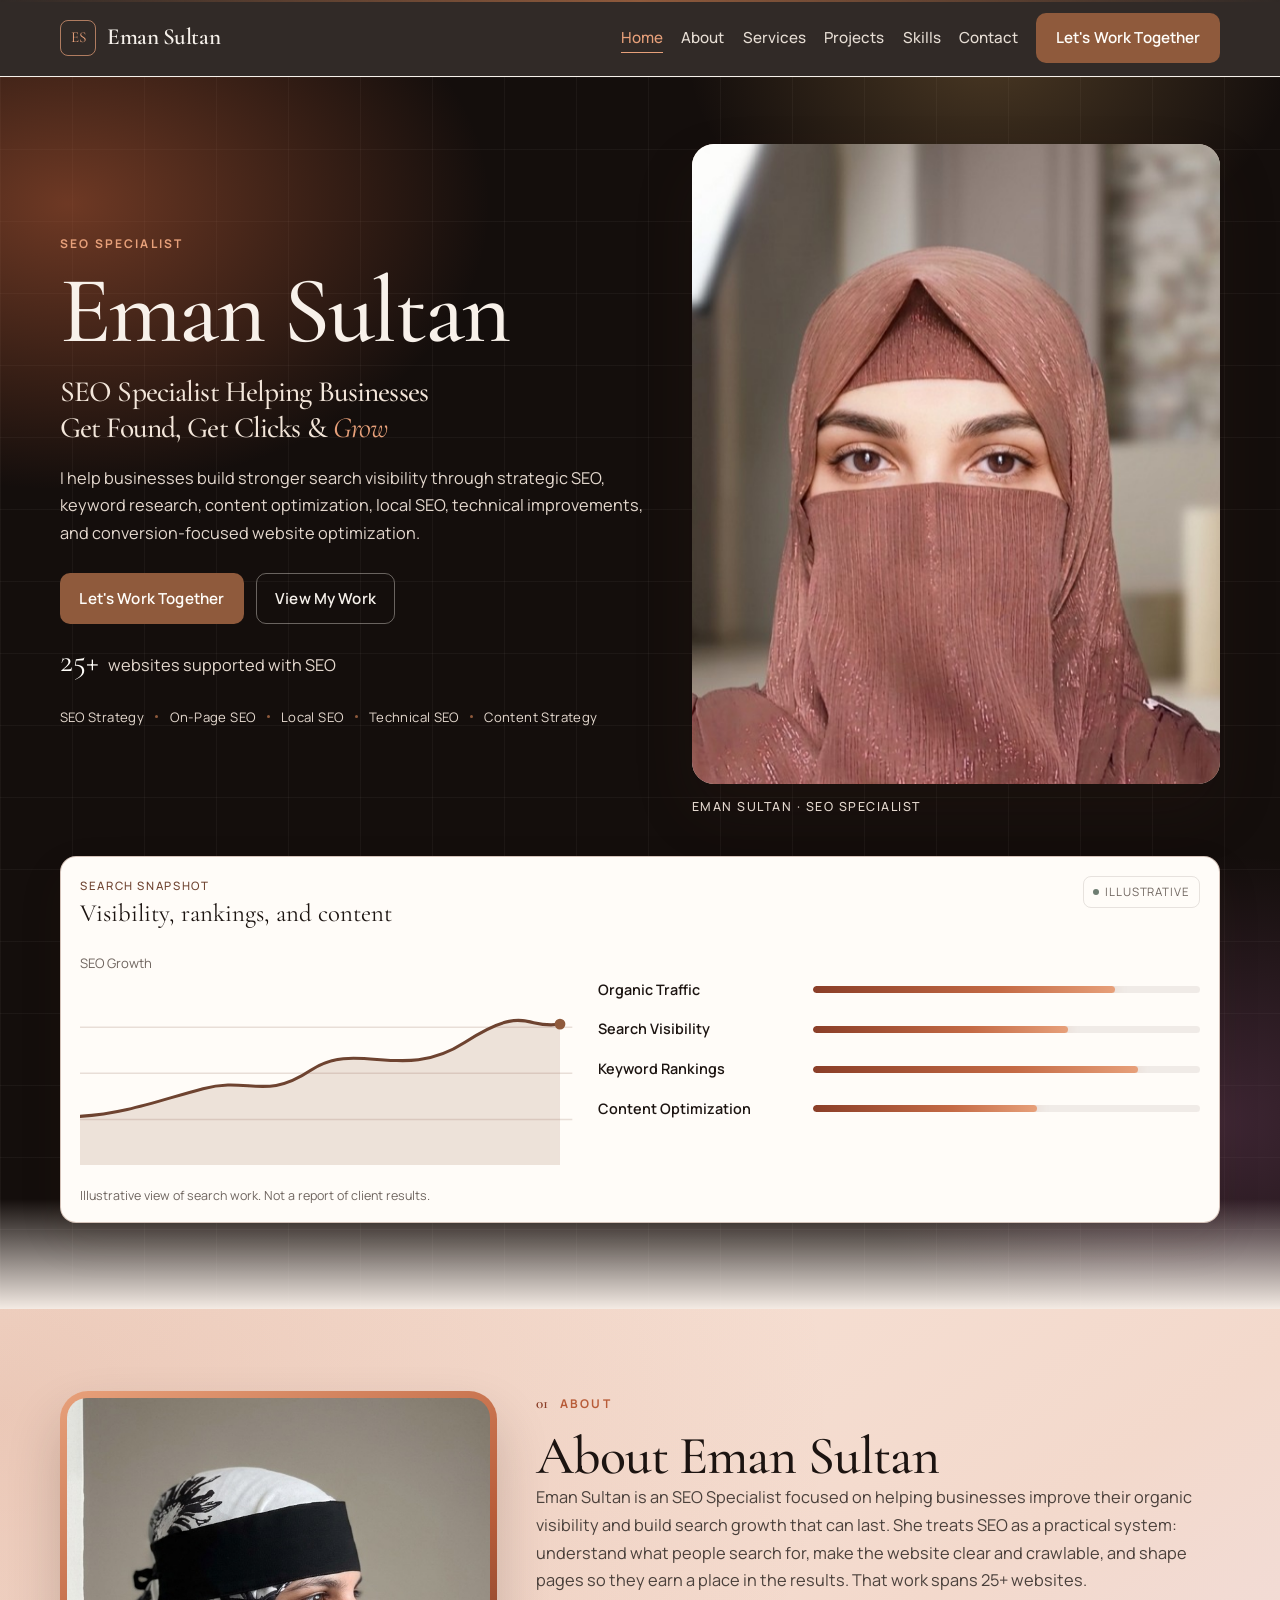
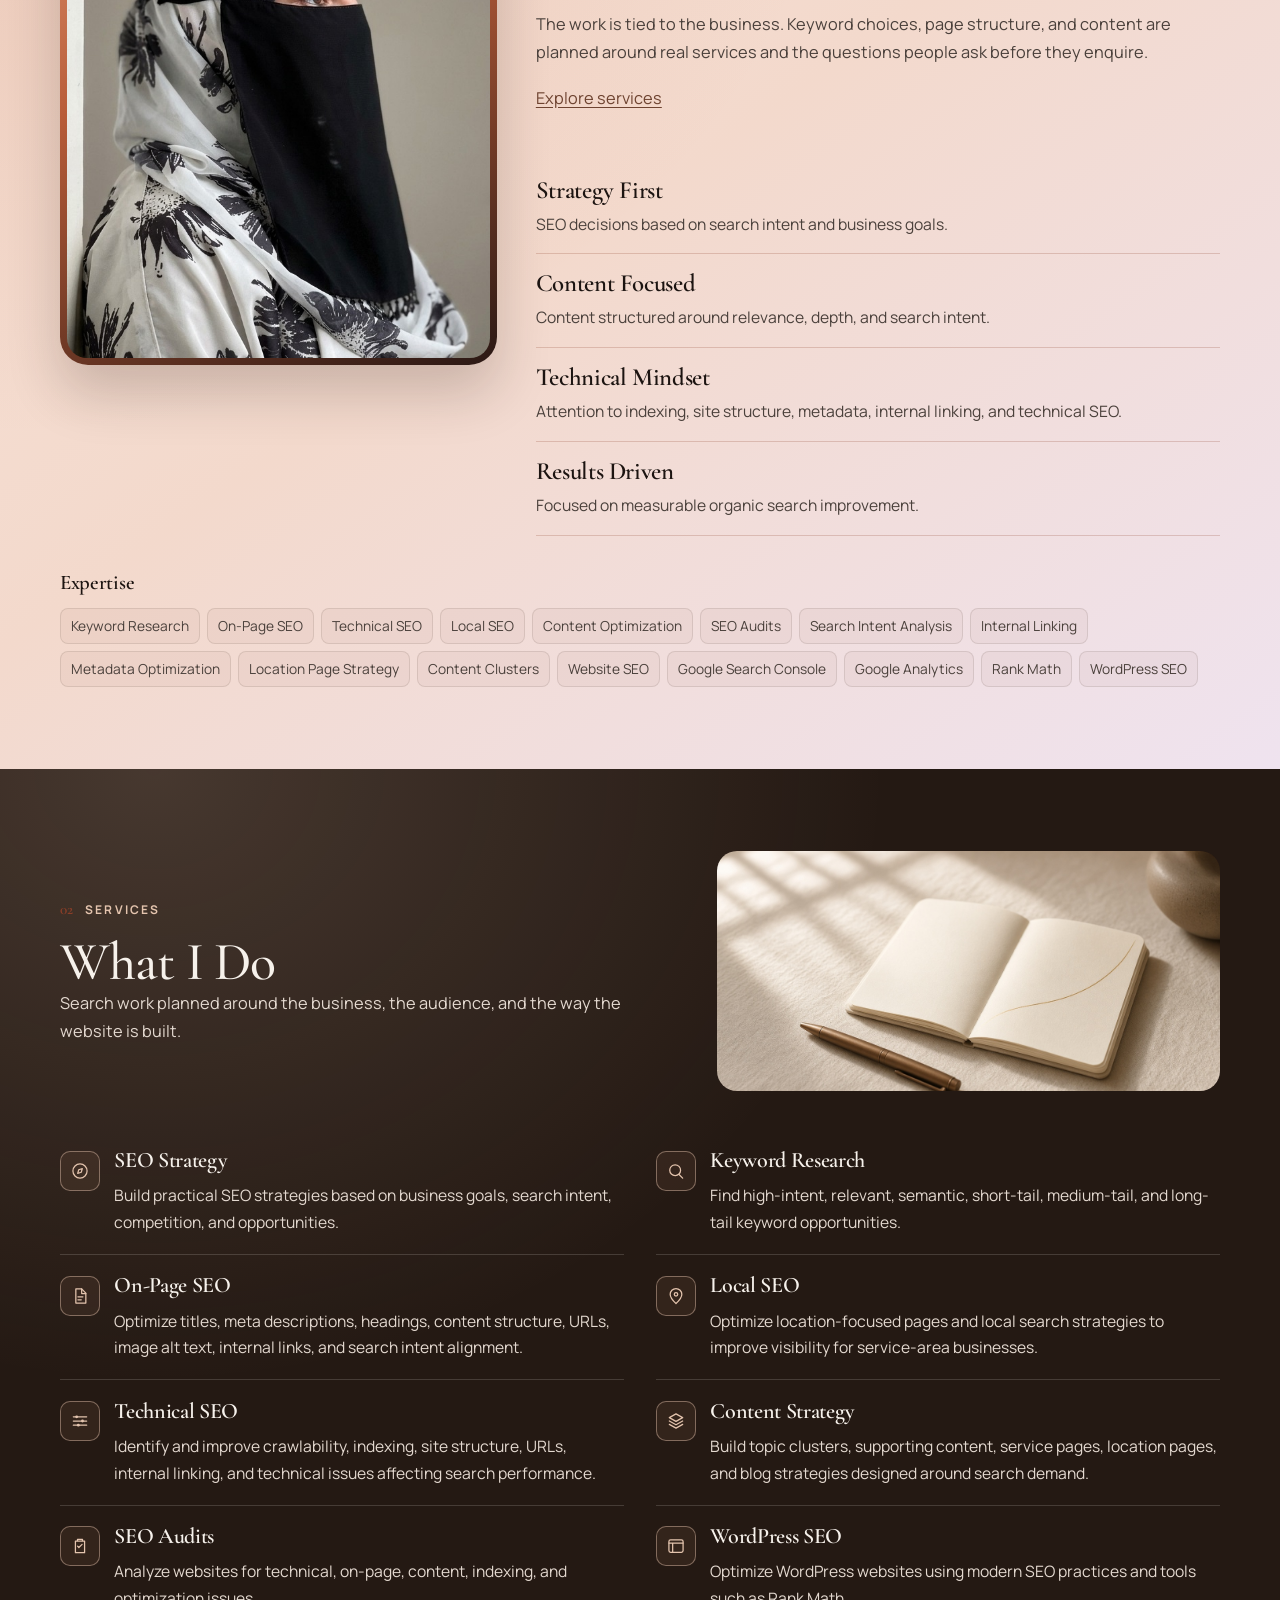
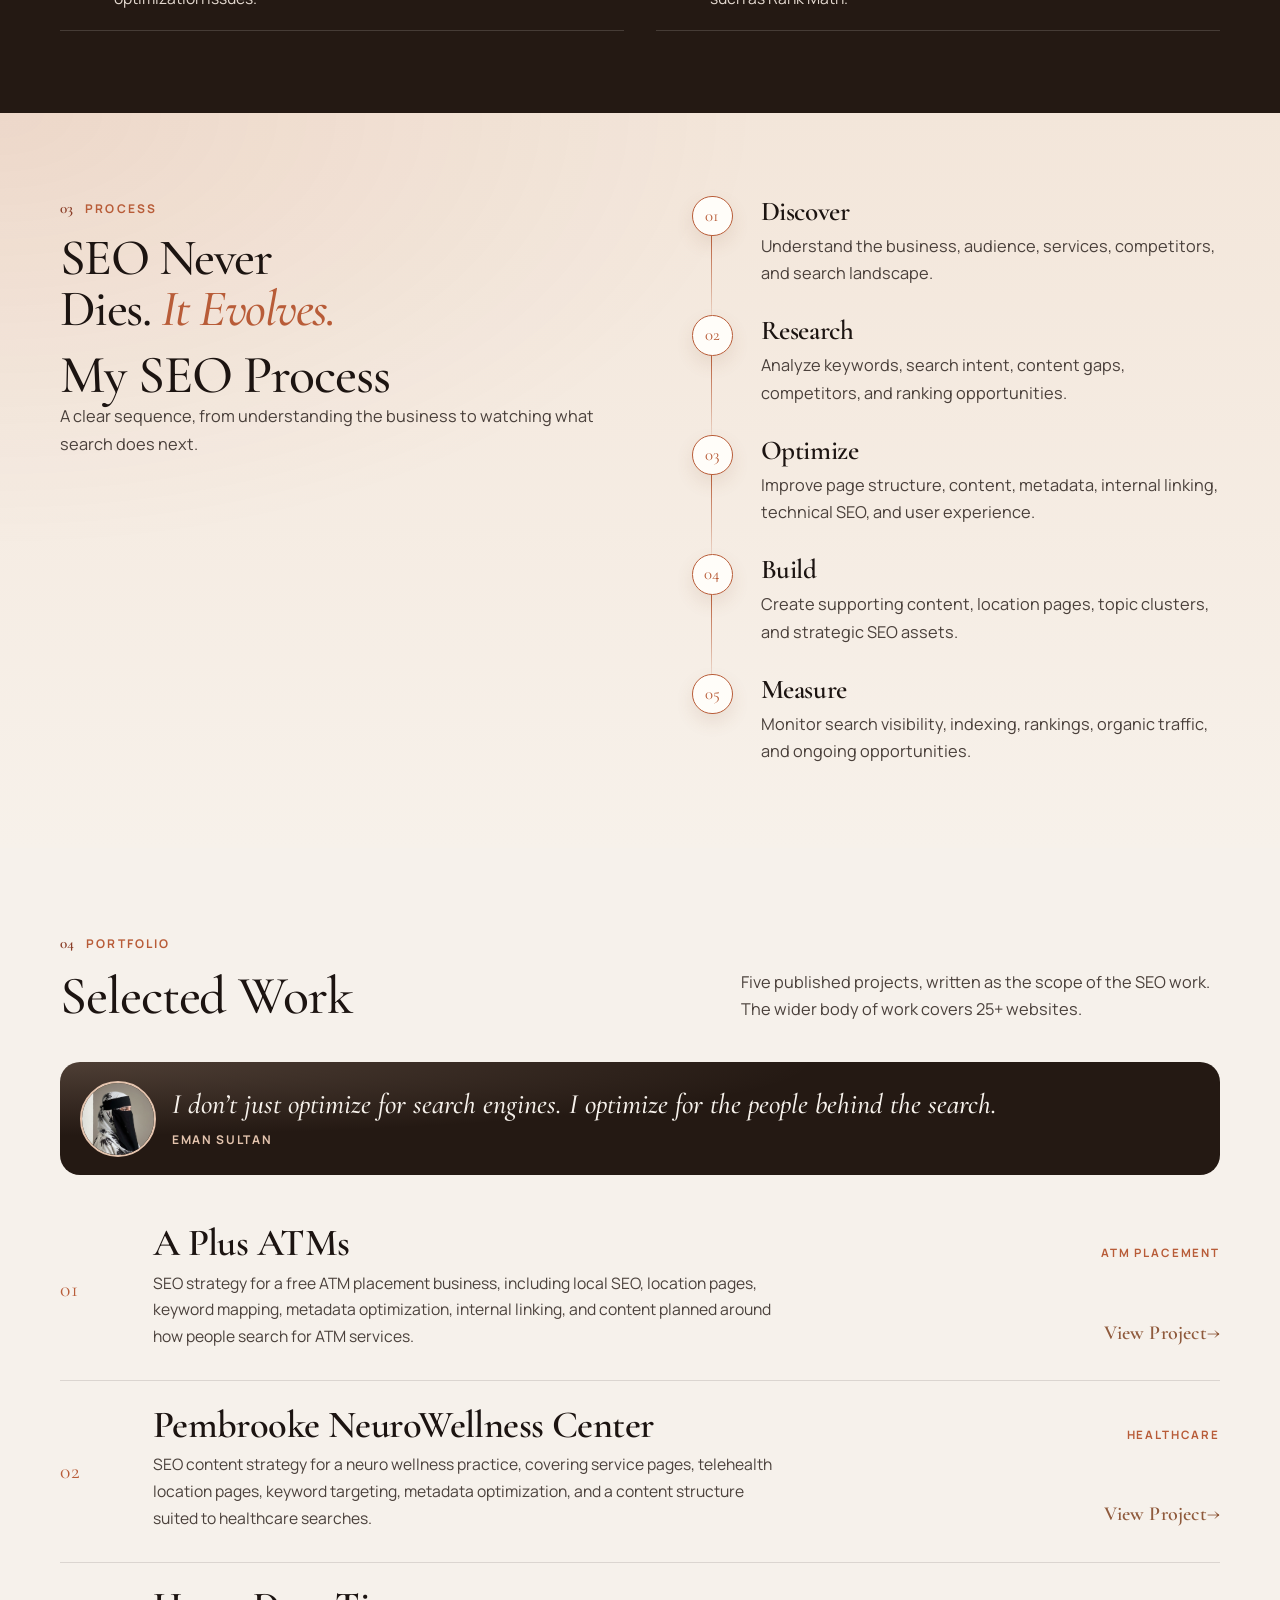
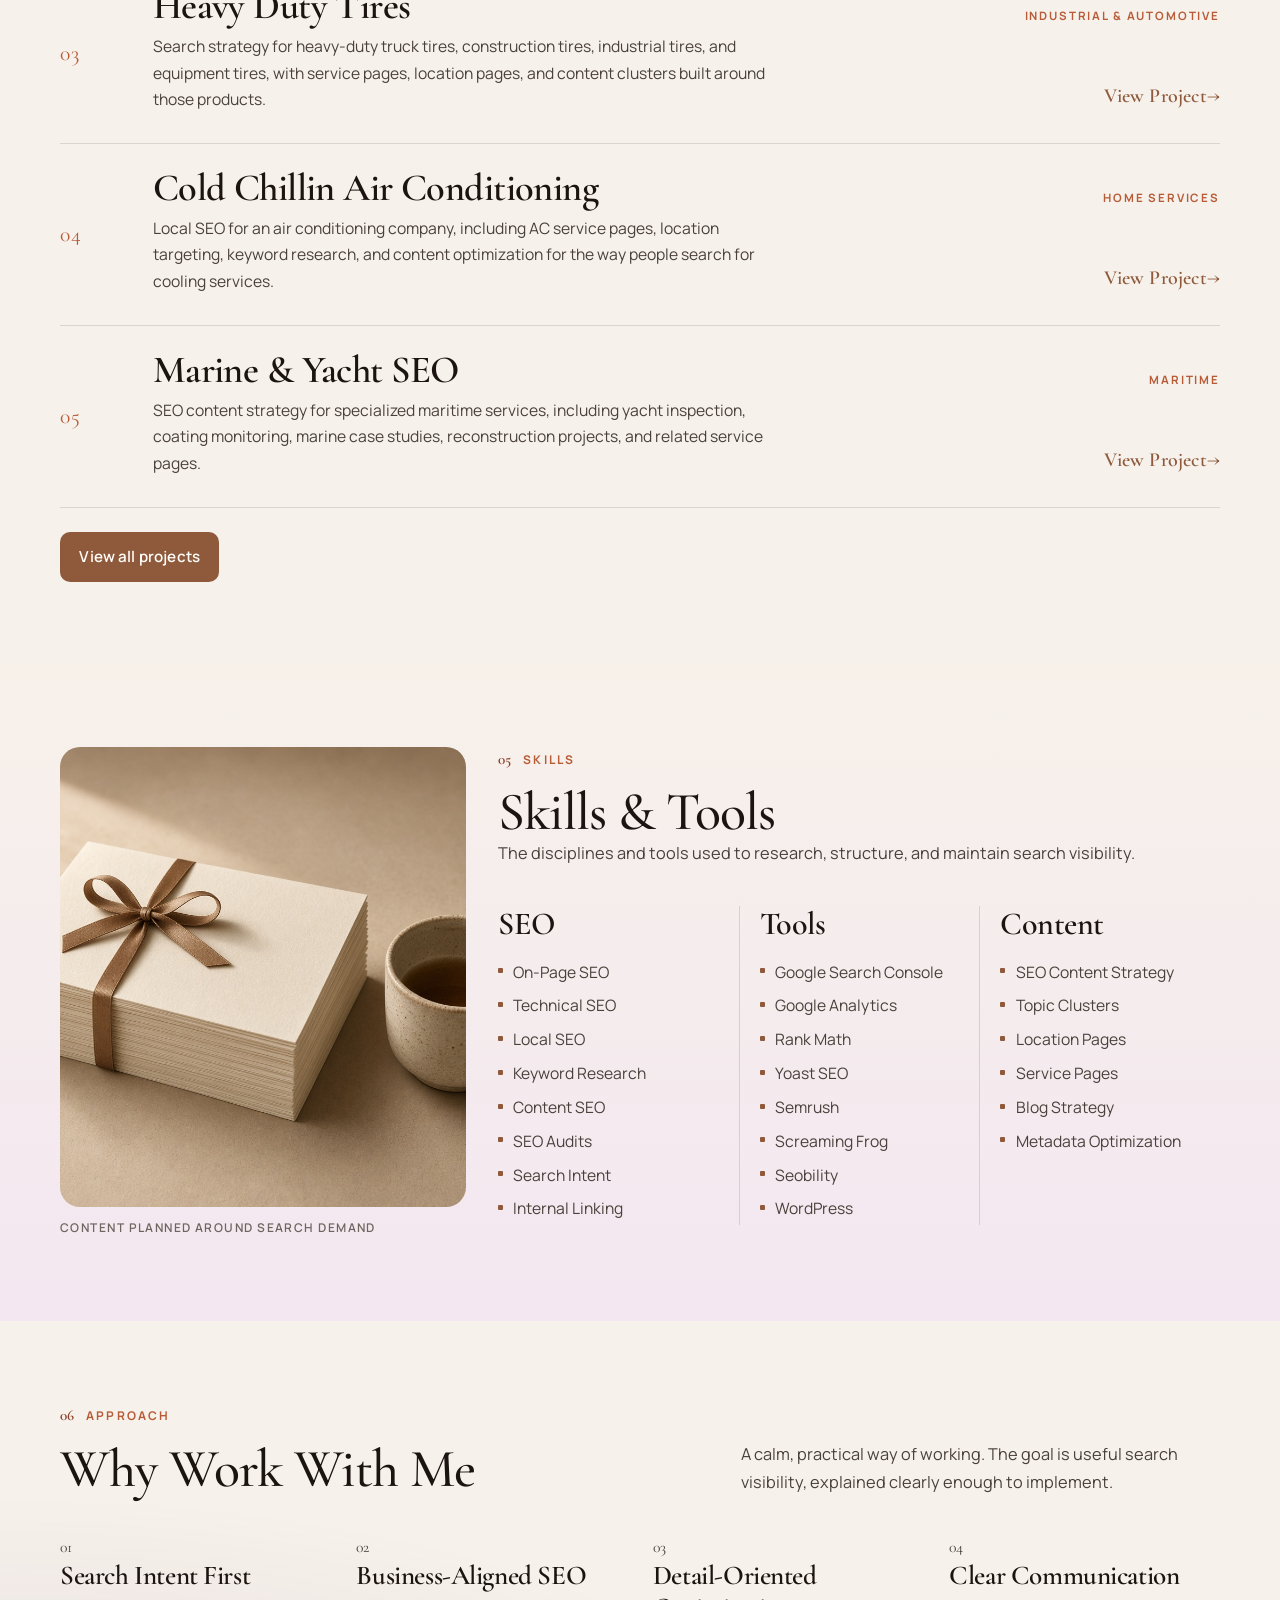
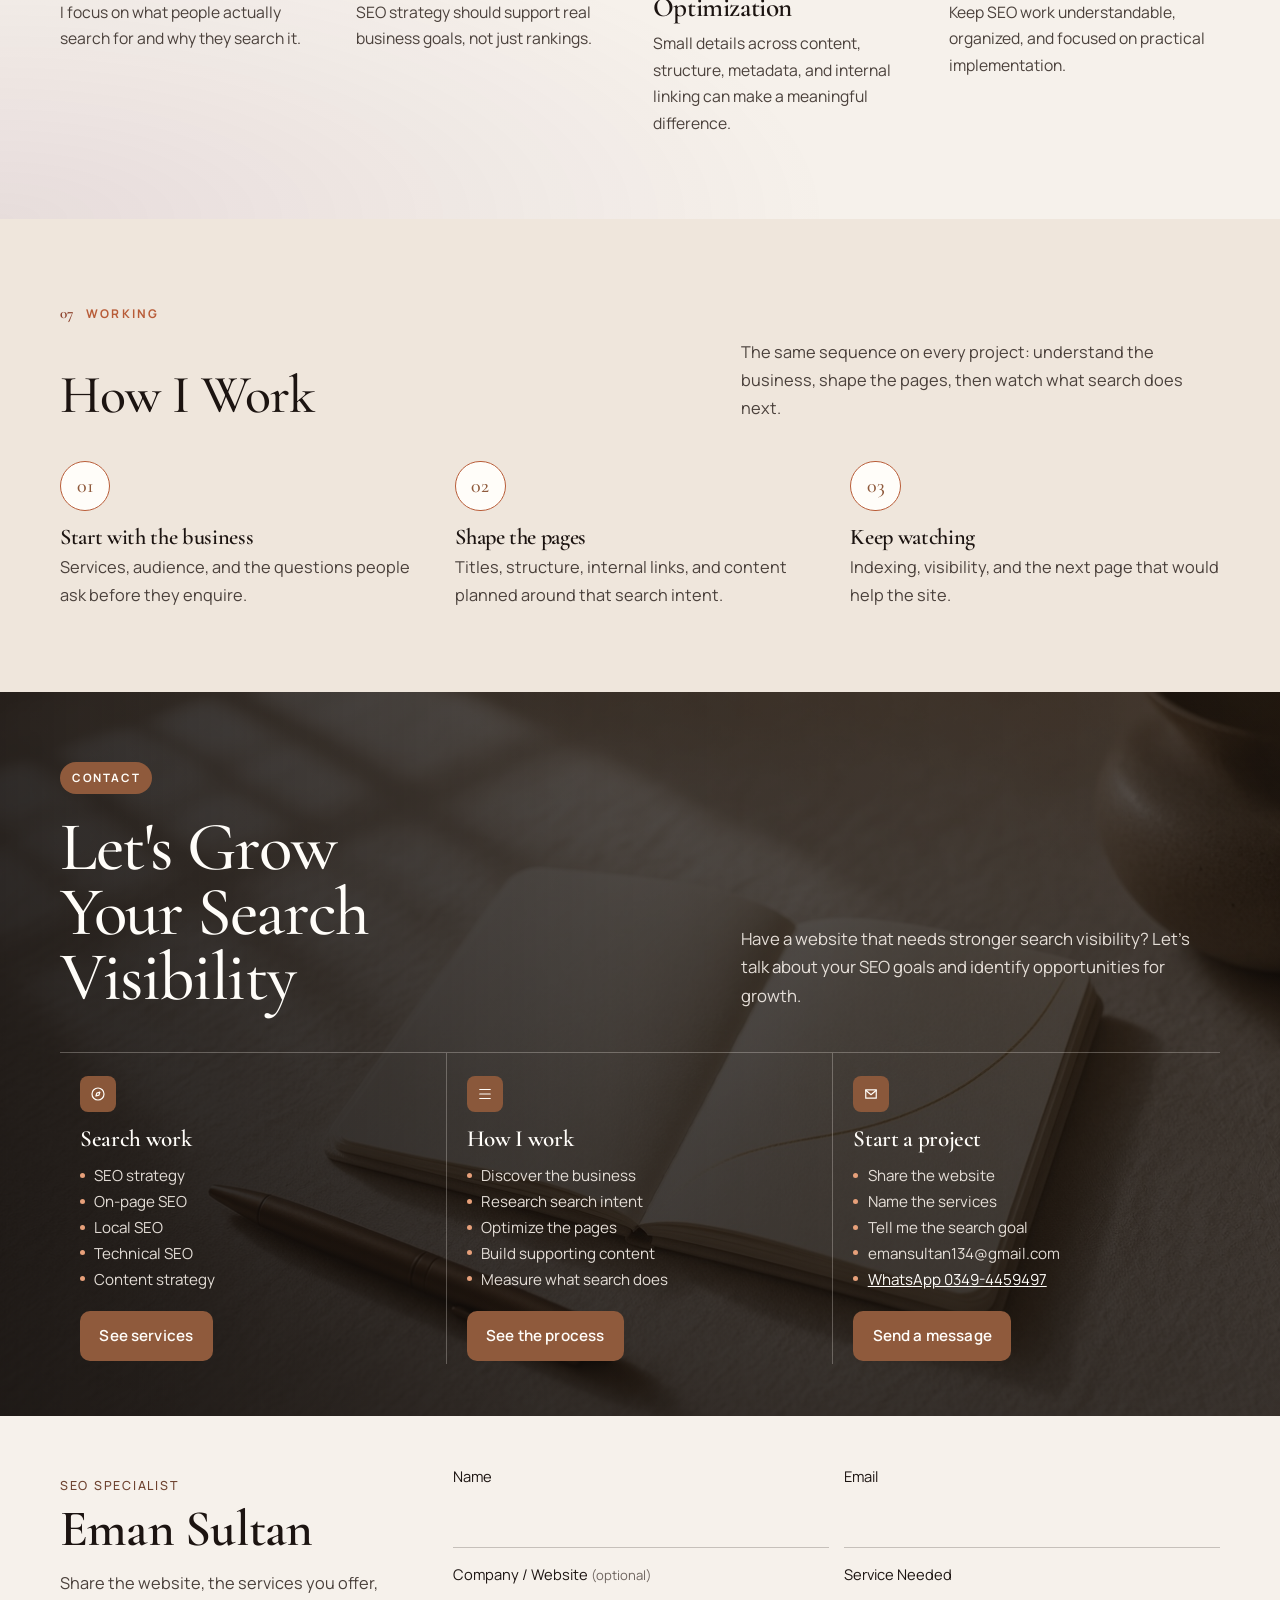
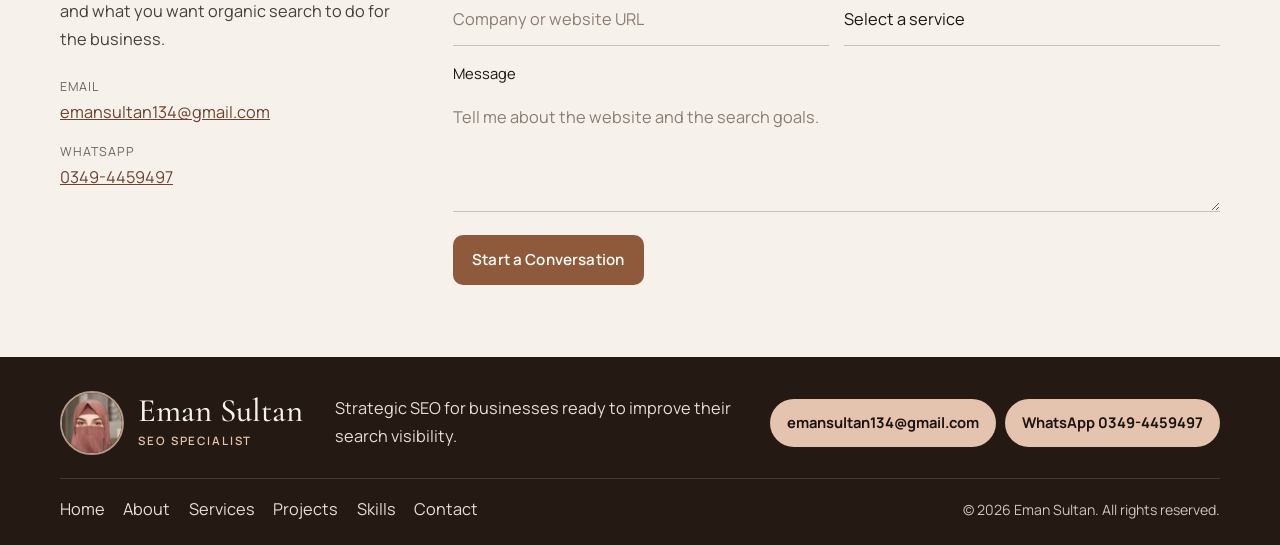
==== commit 7d4aee88: "Add the WhatsApp number and refresh the project list and contact form layout." ====
--- a/index.html
+++ b/index.html
@@ -675,6 +675,7 @@
                 <li>Name the services</li>
                 <li>Tell me the search goal</li>
                 <li>emansultan134@gmail.com</li>
+                <li><a href="https://wa.me/923494459497">WhatsApp 0349-4459497</a></li>
               </ul>
               <a class="btn btn-primary" href="#contact-form">Send a message</a>
             </article>
@@ -692,6 +693,10 @@
               <li data-slot="email">
                 <span class="contact-label">Email</span>
                 <span class="contact-value contact-placeholder">Add your email</span>
+              </li>
+              <li data-slot="whatsapp">
+                <span class="contact-label">WhatsApp</span>
+                <span class="contact-value contact-placeholder">Add your WhatsApp</span>
               </li>
               <li data-slot="linkedin">
                 <span class="contact-label">LinkedIn</span>
@@ -763,7 +768,10 @@
           </div>
         </div>
         <p class="footer-desc">Strategic SEO for businesses ready to improve their search visibility.</p>
-        <a class="footer-mail" href="mailto:emansultan134@gmail.com">emansultan134@gmail.com</a>
+        <div class="footer-actions">
+          <a class="footer-mail" href="mailto:emansultan134@gmail.com">emansultan134@gmail.com</a>
+          <a class="footer-mail" href="https://wa.me/923494459497" target="_blank" rel="noopener noreferrer">WhatsApp 0349-4459497</a>
+        </div>
       </div>
       <div class="footer-bar">
         <nav class="footer-nav" aria-label="Footer">
--- a/css/styles.css
+++ b/css/styles.css
@@ -2085,6 +2085,14 @@
   font-size: 0.95rem;
 }
 
+.grow-cols a { color: #fffdf9; }
+
+.footer-actions {
+  display: flex;
+  flex-wrap: wrap;
+  gap: 0.6rem;
+}
+
 .grow-cols li::before {
   content: "";
   position: absolute;
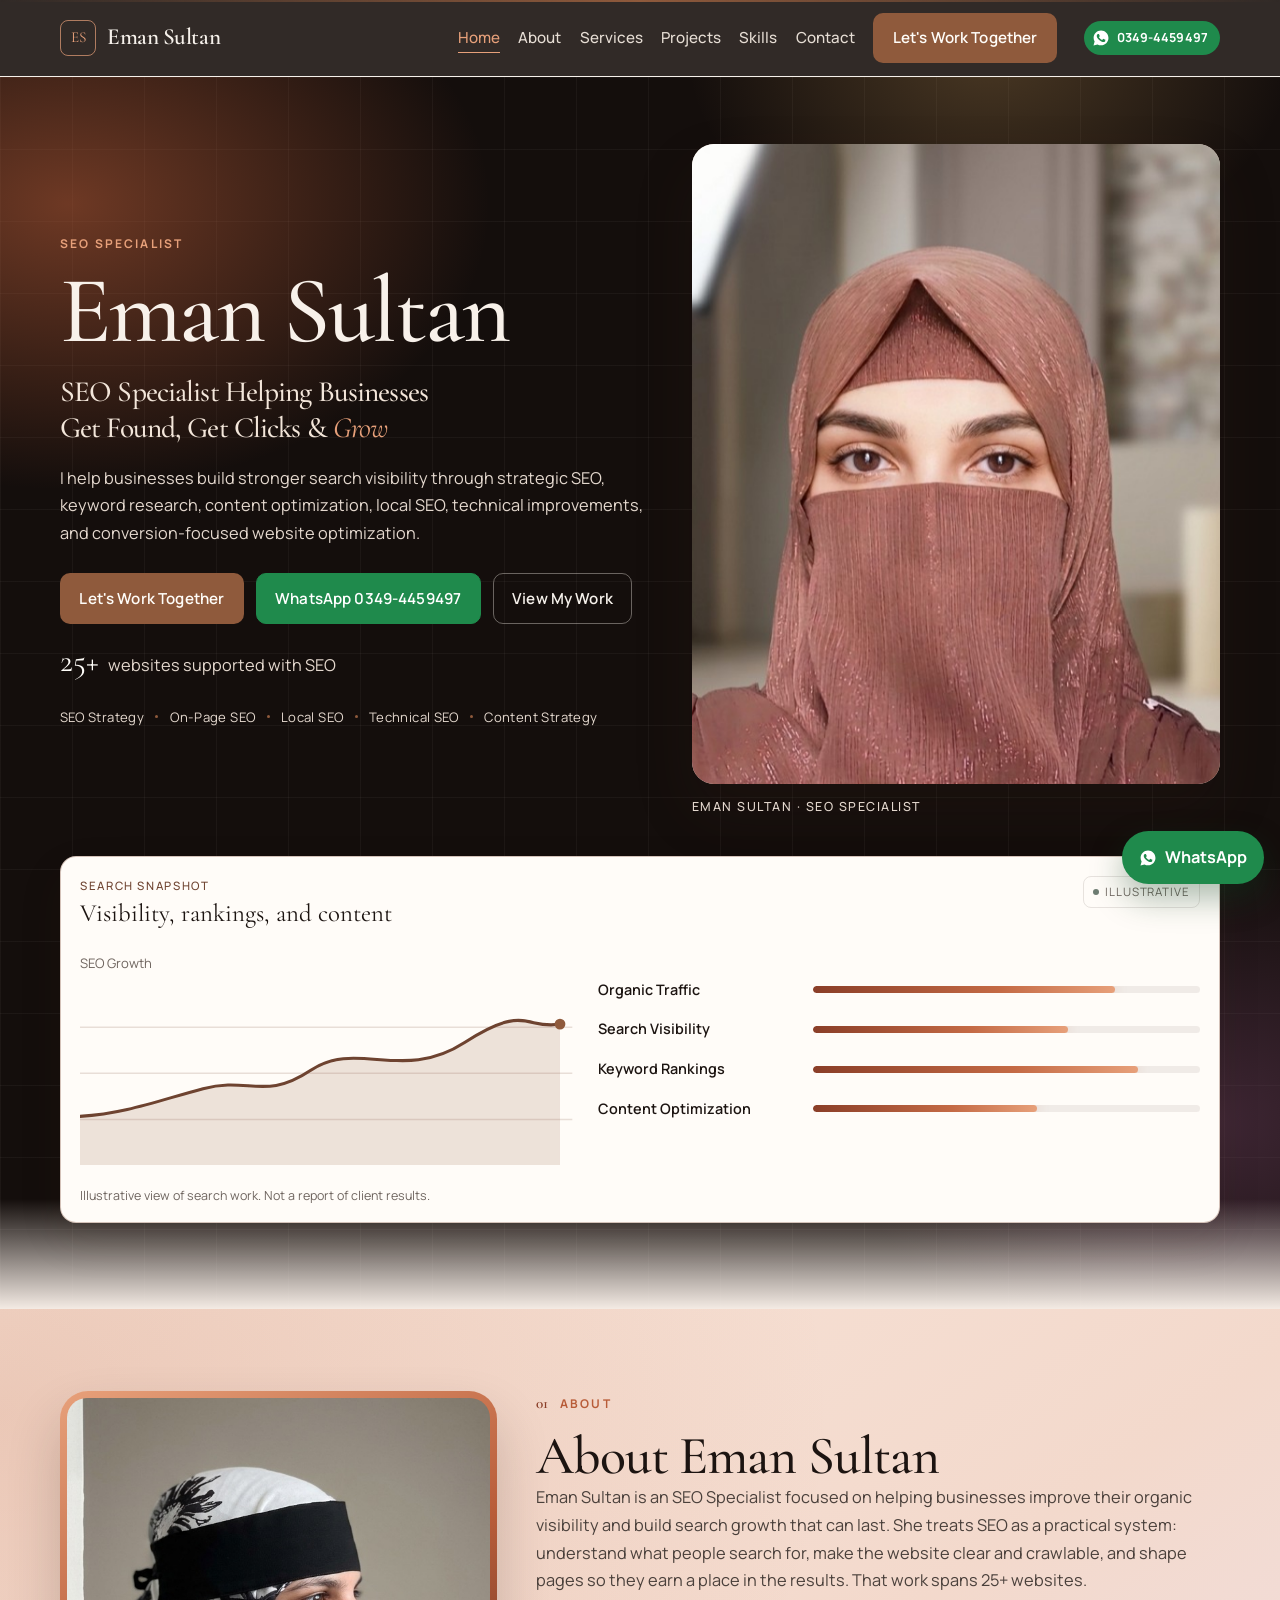
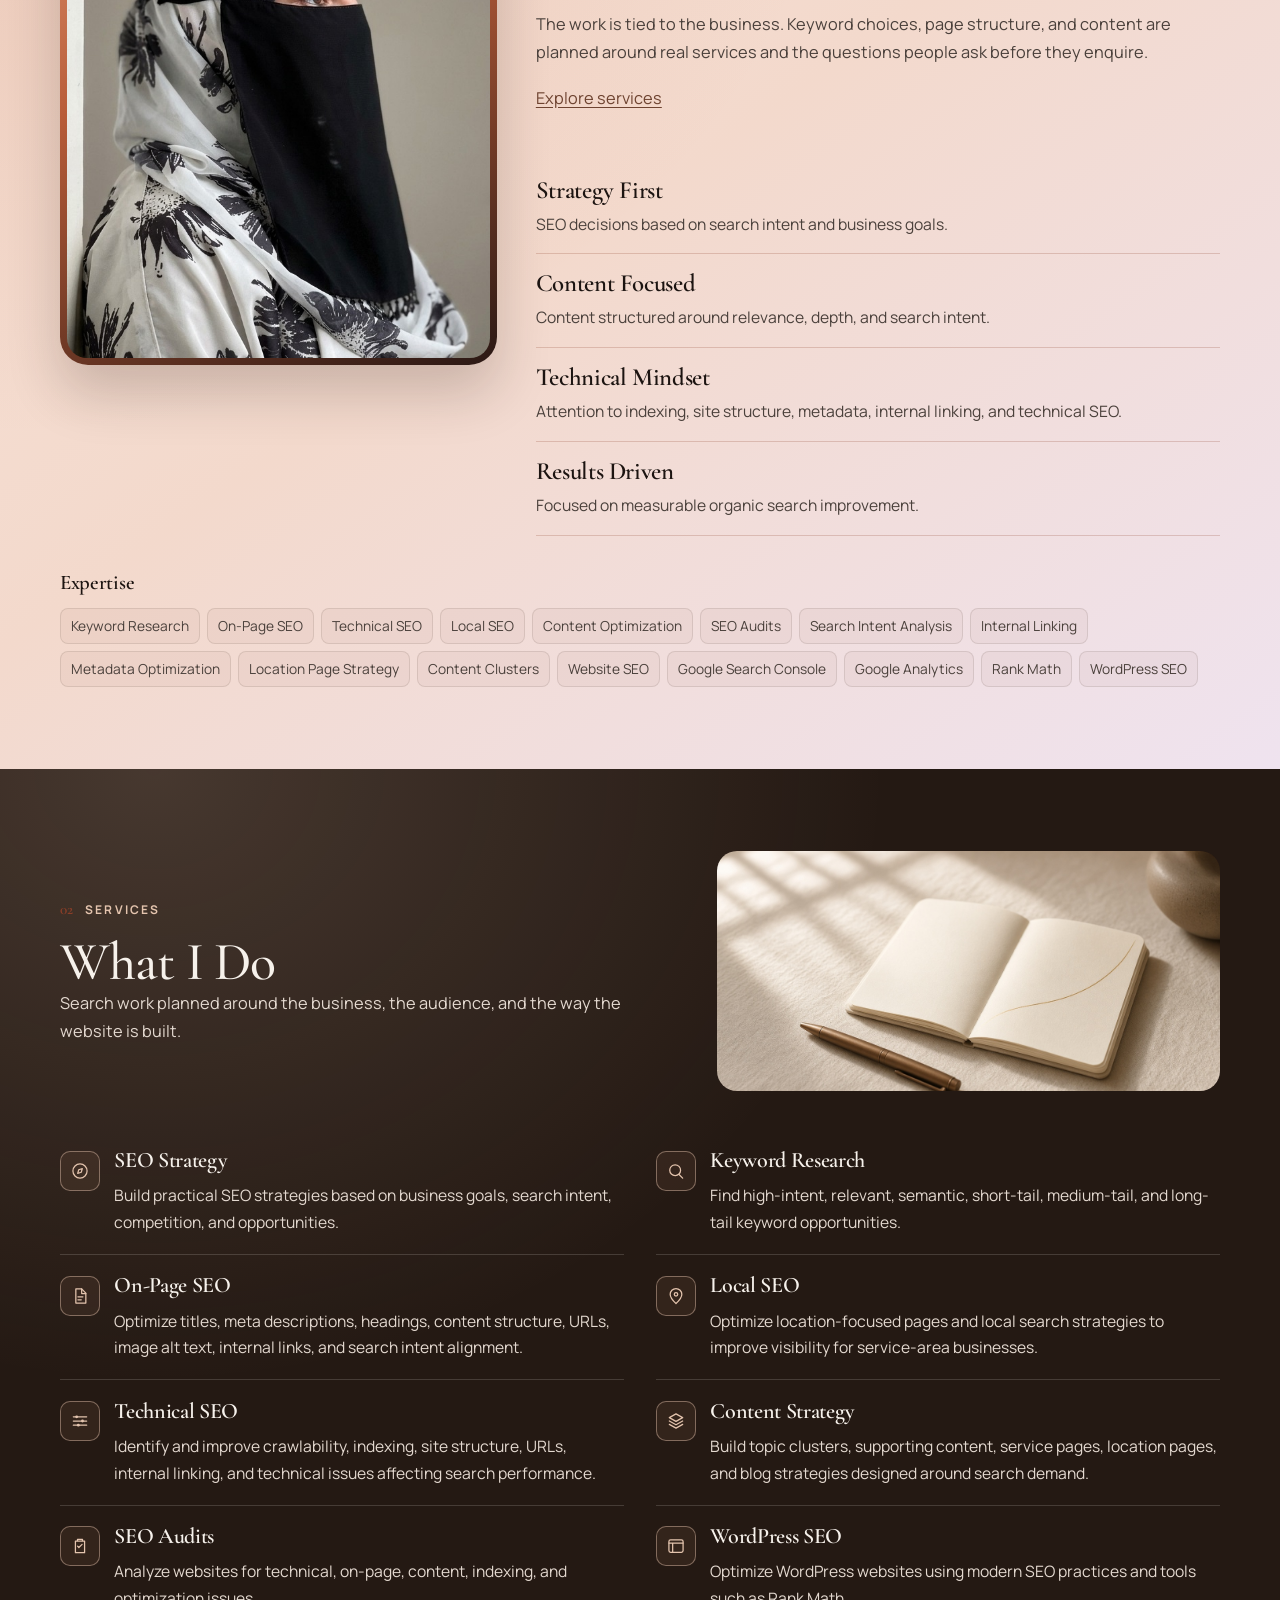
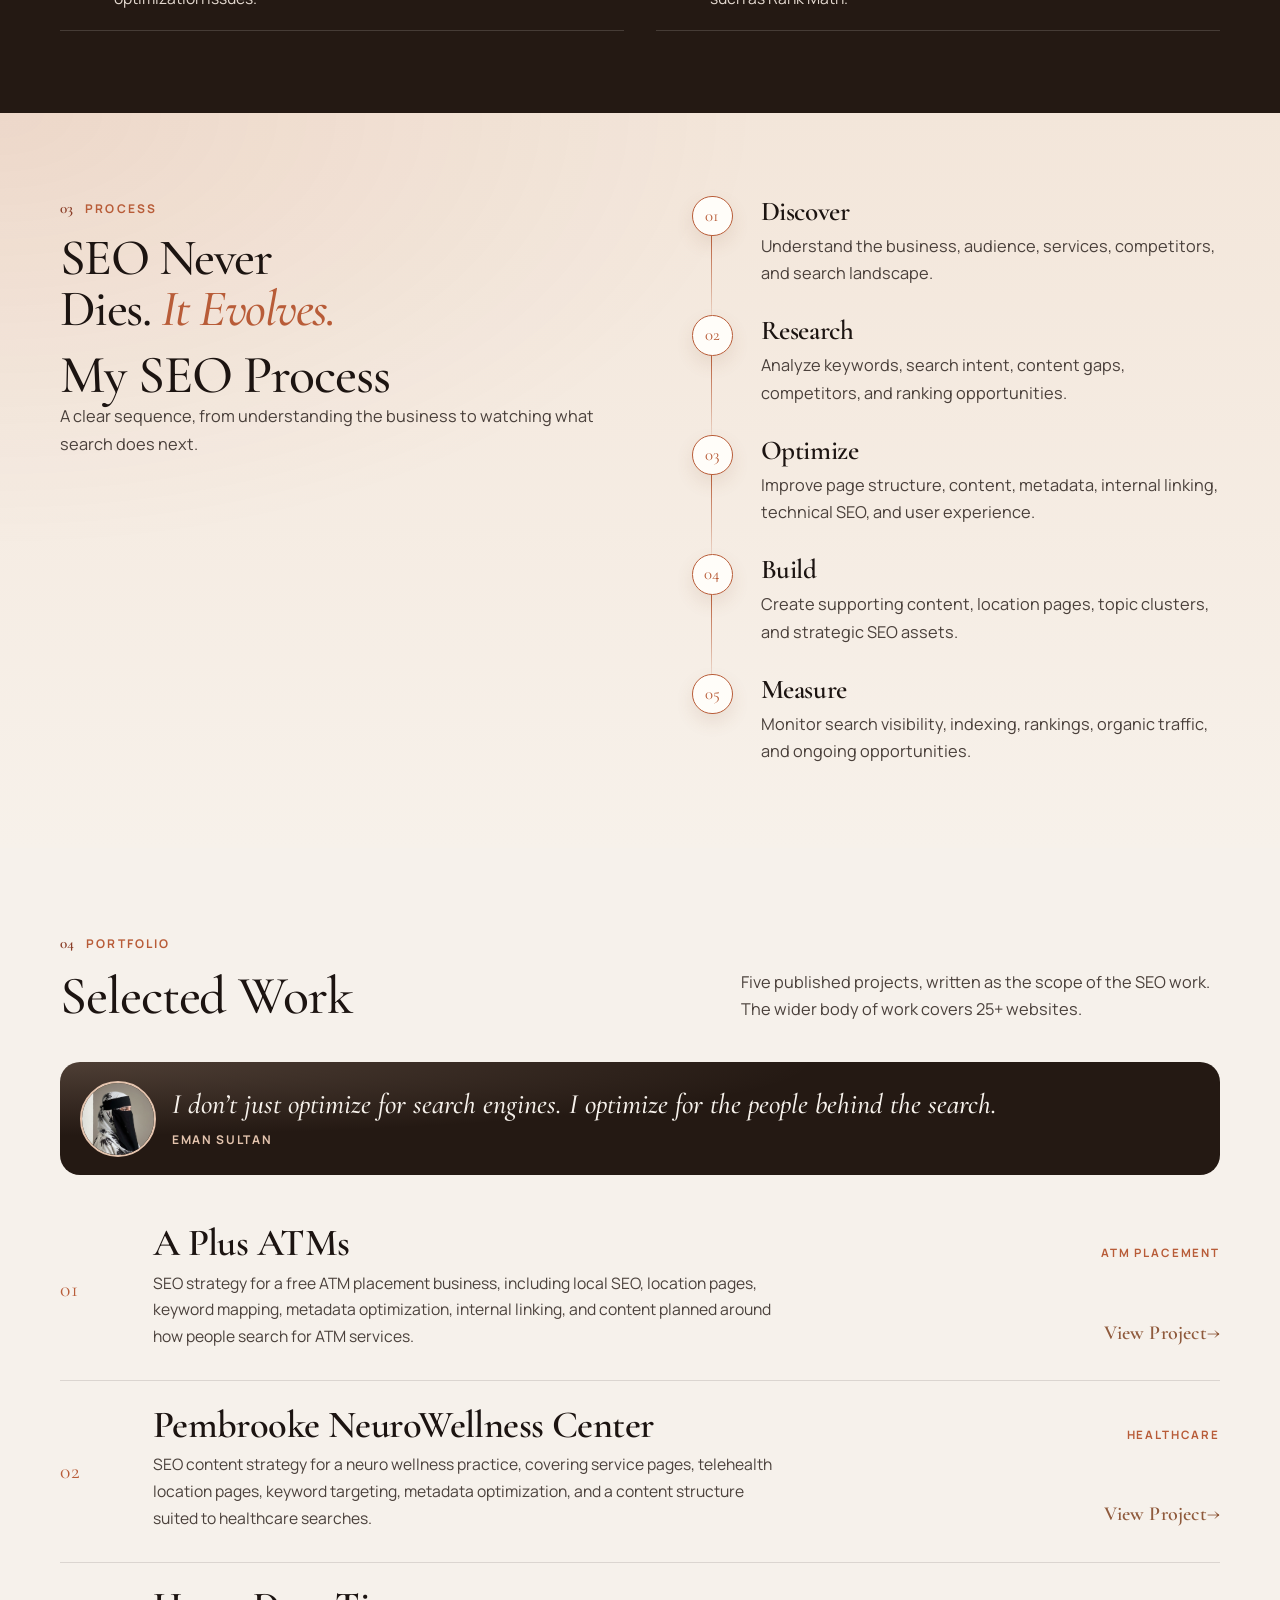
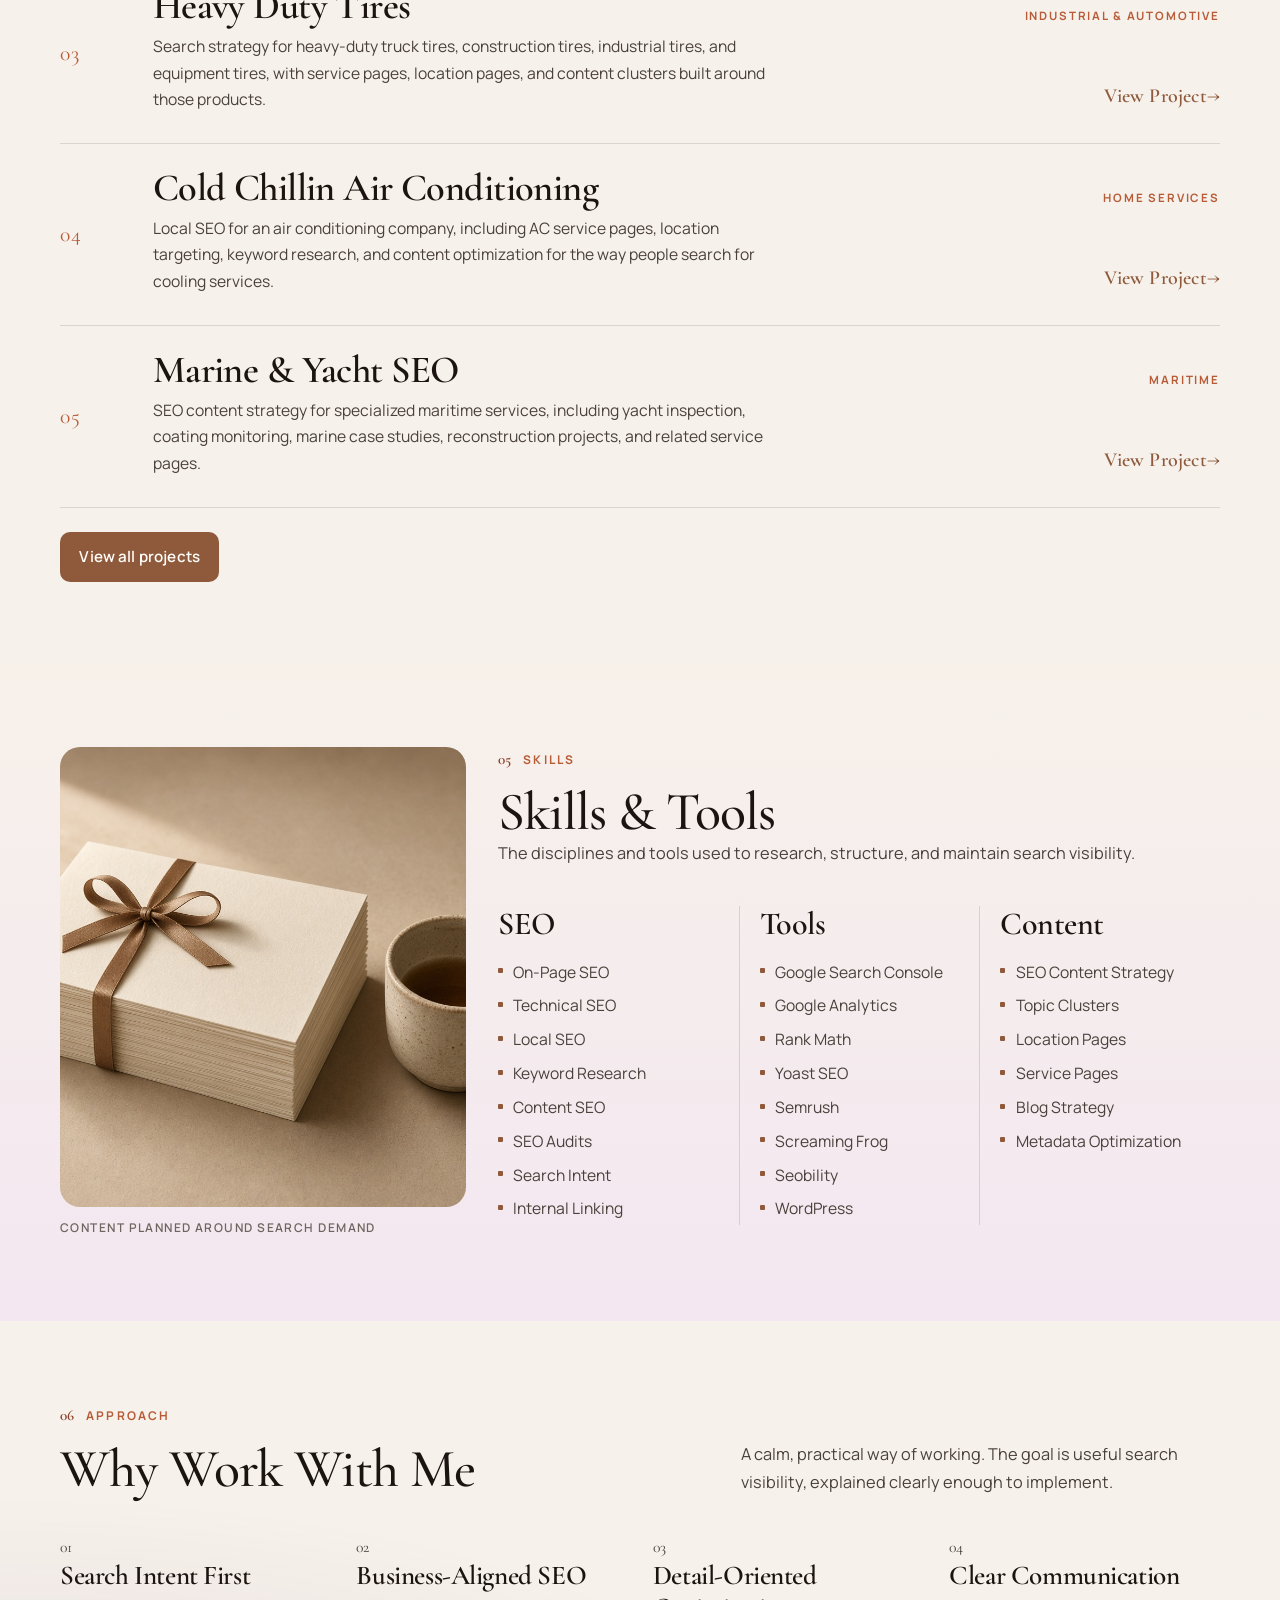
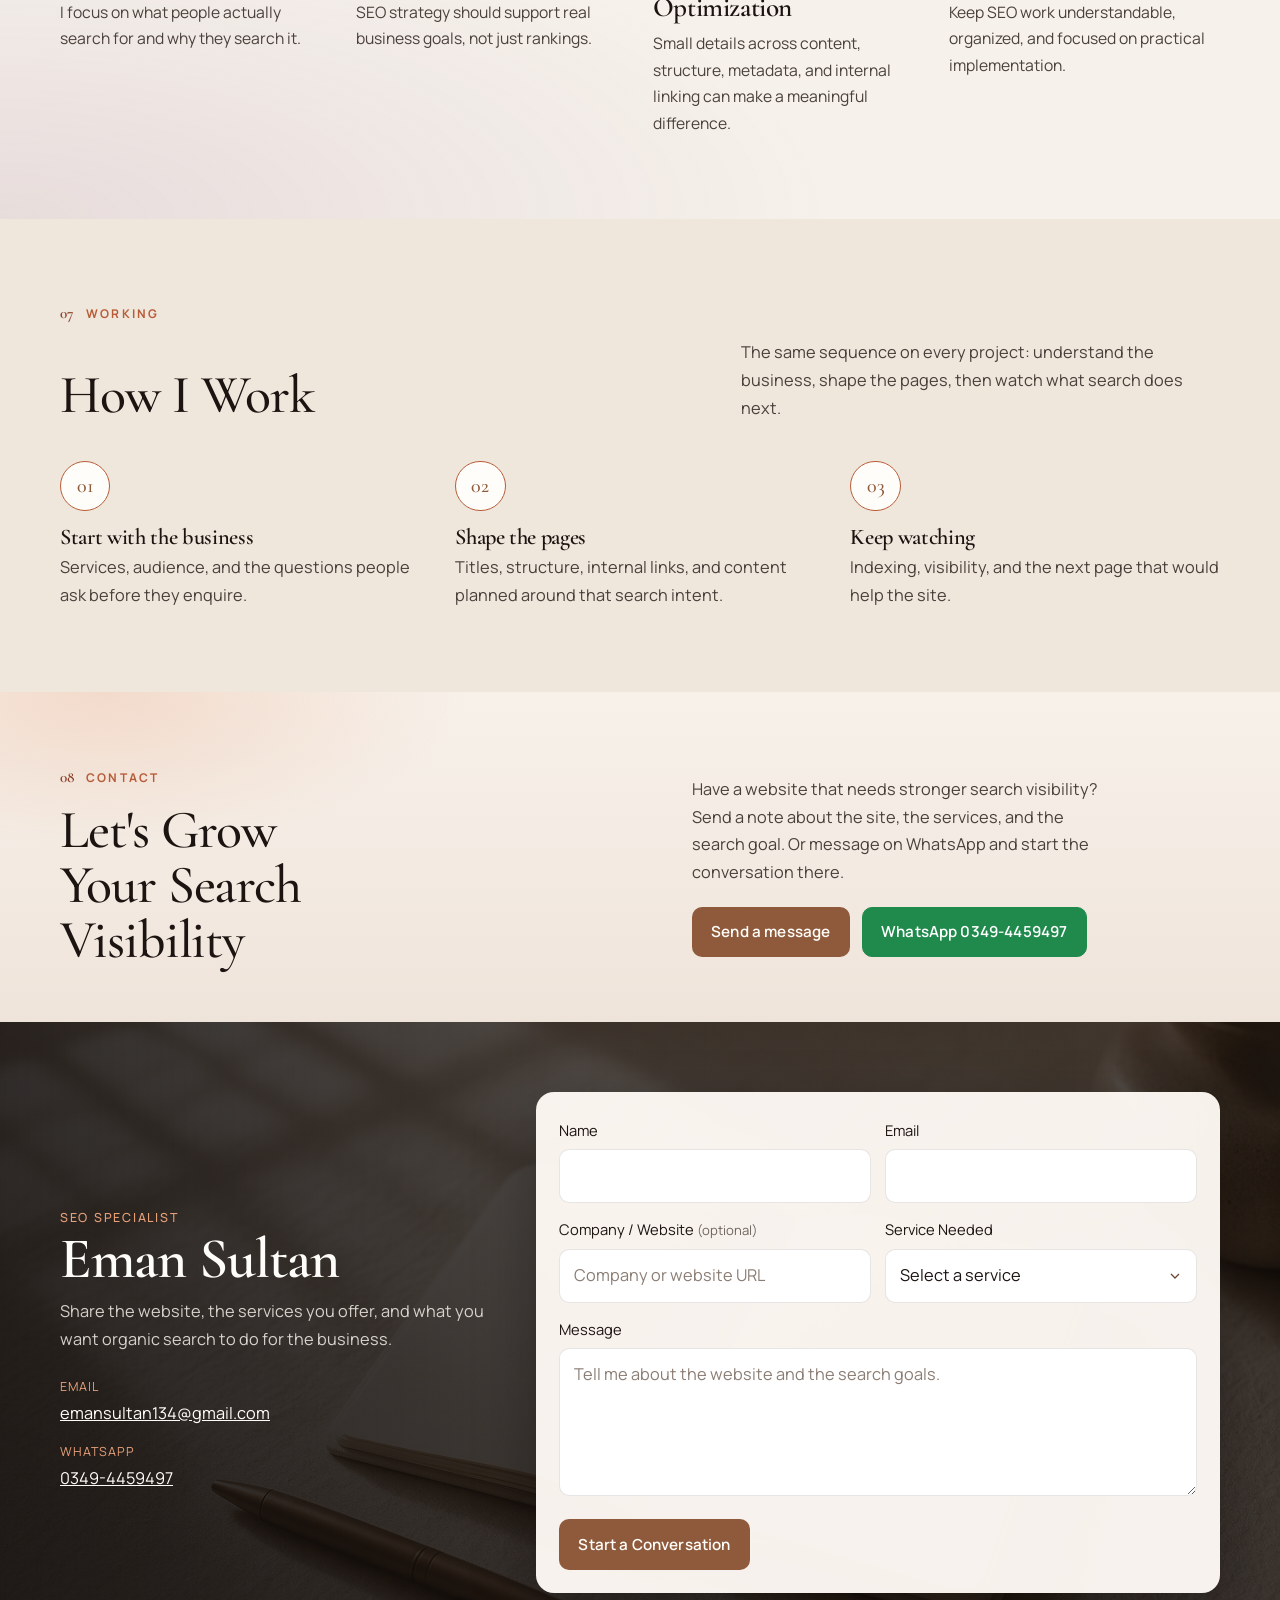
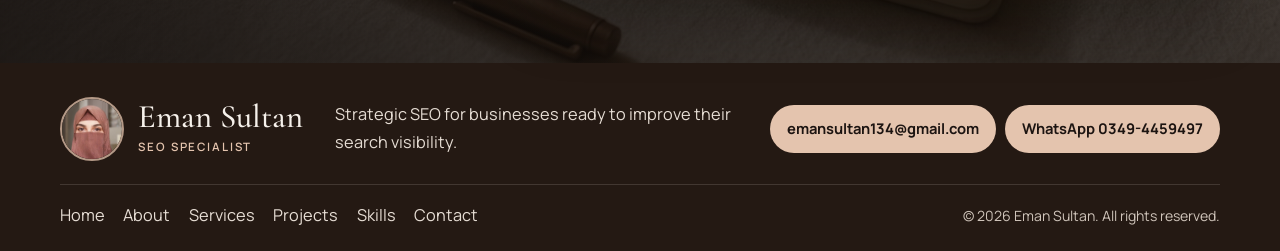
==== commit c79f7a79: "Give the contact form the photo banner and put WhatsApp one tap away." ====
--- a/index.html
+++ b/index.html
@@ -103,6 +103,10 @@
         <span class="logo-mark" aria-hidden="true">ES</span>
         <span class="logo-name">Eman Sultan</span>
       </a>
+      <a class="wa-header" href="https://wa.me/923494459497?text=Hi%20Eman%2C%20I%20would%20like%20to%20talk%20about%20SEO." target="_blank" rel="noopener noreferrer" aria-label="WhatsApp Eman Sultan on 0349-4459497">
+        <svg viewBox="0 0 24 24" aria-hidden="true"><path fill="currentColor" d="M12.04 2C6.58 2 2.15 6.4 2.15 11.83c0 1.74.46 3.44 1.34 4.94L2 22l5.39-1.4a10 10 0 0 0 4.65 1.18h.01c5.46 0 9.89-4.4 9.89-9.83C21.94 6.4 17.5 2 12.04 2zm5.76 13.9c-.24.68-1.4 1.3-1.94 1.38-.5.08-1.12.11-1.81-.11-.42-.14-.95-.31-1.64-.61-2.88-1.24-4.76-4.14-4.9-4.33-.14-.2-1.16-1.54-1.16-2.94s.73-2.08 1-2.37c.24-.28.64-.41 1.02-.41.12 0 .23 0 .33.01.3.01.44.03.64.49.24.58.82 2 .89 2.15.07.14.12.32.02.51-.1.2-.14.32-.28.49-.14.17-.3.38-.42.51-.14.14-.28.29-.12.56.16.28.72 1.18 1.54 1.91 1.06.94 1.95 1.24 2.23 1.38.28.14.44.12.6-.07.17-.2.7-.81.88-1.09.19-.28.37-.23.62-.14.26.1 1.62.76 1.9.9.28.14.46.2.53.32.07.12.07.68-.17 1.36z"/></svg>
+        <span>0349-4459497</span>
+      </a>
       <button class="nav-toggle" type="button" aria-expanded="false" aria-controls="primary-nav" aria-label="Open menu">
         <span class="nav-toggle-box" aria-hidden="true"><span></span><span></span><span></span></span>
       </button>
@@ -119,6 +123,9 @@
       </nav>
     </div>
   </header>
+  <a class="wa-tab" href="https://wa.me/923494459497?text=Hi%20Eman%2C%20I%20would%20like%20to%20talk%20about%20SEO." target="_blank" rel="noopener noreferrer" aria-label="WhatsApp Eman Sultan on 0349-4459497">
+    <svg viewBox="0 0 24 24" aria-hidden="true"><path fill="currentColor" d="M12.04 2C6.58 2 2.15 6.4 2.15 11.83c0 1.74.46 3.44 1.34 4.94L2 22l5.39-1.4a10 10 0 0 0 4.65 1.18h.01c5.46 0 9.89-4.4 9.89-9.83C21.94 6.4 17.5 2 12.04 2zm5.76 13.9c-.24.68-1.4 1.3-1.94 1.38-.5.08-1.12.11-1.81-.11-.42-.14-.95-.31-1.64-.61-2.88-1.24-4.76-4.14-4.9-4.33-.14-.2-1.16-1.54-1.16-2.94s.73-2.08 1-2.37c.24-.28.64-.41 1.02-.41.12 0 .23 0 .33.01.3.01.44.03.64.49.24.58.82 2 .89 2.15.07.14.12.32.02.51-.1.2-.14.32-.28.49-.14.17-.3.38-.42.51-.14.14-.28.29-.12.56.16.28.72 1.18 1.54 1.91 1.06.94 1.95 1.24 2.23 1.38.28.14.44.12.6-.07.17-.2.7-.81.88-1.09.19-.28.37-.23.62-.14.26.1 1.62.76 1.9.9.28.14.46.2.53.32.07.12.07.68-.17 1.36z"/></svg>
+  </a>
 
   <main id="main" tabindex="-1">
     <section class="hero" id="home" tabindex="-1" aria-labelledby="hero-title">
@@ -131,6 +138,7 @@
           <p class="lede">I help businesses build stronger search visibility through strategic SEO, keyword research, content optimization, local SEO, technical improvements, and conversion-focused website optimization.</p>
           <div class="cta-row">
             <a class="btn btn-primary" href="contact.html">Let's Work Together</a>
+            <a class="btn btn-wa" href="https://wa.me/923494459497?text=Hi%20Eman%2C%20I%20would%20like%20to%20talk%20about%20SEO." target="_blank" rel="noopener noreferrer">WhatsApp 0349-4459497</a>
             <a class="btn btn-secondary" href="#portfolio">View My Work</a>
           </div>
           <p class="stat-line"><strong>25+</strong> <span>websites supported with SEO</span></p>
@@ -626,63 +634,26 @@
     </section>
 
     <section class="grow-wrap reveal" id="contact" tabindex="-1" aria-labelledby="contact-title">
-      <div class="grow">
+      <div class="reach">
+        <div class="container reach-grid">
+          <div>
+            <p class="kicker"><span>08</span> Contact</p>
+            <h2 id="contact-title">Let's Grow Your Search Visibility</h2>
+          </div>
+          <div class="reach-side">
+            <p>Have a website that needs stronger search visibility? Send a note about the site, the services, and the search goal. Or message on WhatsApp and start the conversation there.</p>
+            <div class="cta-row">
+              <a class="btn btn-primary" href="#contact-form">Send a message</a>
+              <a class="btn btn-wa" href="https://wa.me/923494459497?text=Hi%20Eman%2C%20I%20would%20like%20to%20talk%20about%20SEO." target="_blank" rel="noopener noreferrer">WhatsApp 0349-4459497</a>
+            </div>
+          </div>
+        </div>
+      </div>
+      <div class="form-banner">
         <div class="grow-bg">
           <img src="assets/seo-desk.jpg" alt="" />
         </div>
-        <div class="container grow-inner">
-          <p class="grow-pill">Contact</p>
-          <div class="grow-top">
-            <h2 id="contact-title">Let's Grow Your Search Visibility</h2>
-            <p>Have a website that needs stronger search visibility? Let's talk about your SEO goals and identify opportunities for growth.</p>
-          </div>
-          <div class="grow-cols">
-            <article>
-              <span class="grow-icon" aria-hidden="true">
-                <svg viewBox="0 0 24 24" fill="none" stroke="currentColor" stroke-width="1.6" stroke-linecap="round" stroke-linejoin="round"><circle cx="12" cy="12" r="8"/><path d="m14.5 9.5-1.2 4-4 1.2 1.2-4z"/></svg>
-              </span>
-              <h3>Search work</h3>
-              <ul>
-                <li>SEO strategy</li>
-                <li>On-page SEO</li>
-                <li>Local SEO</li>
-                <li>Technical SEO</li>
-                <li>Content strategy</li>
-              </ul>
-              <a class="btn btn-primary" href="#services">See services</a>
-            </article>
-            <article>
-              <span class="grow-icon" aria-hidden="true">
-                <svg viewBox="0 0 24 24" fill="none" stroke="currentColor" stroke-width="1.6" stroke-linecap="round" stroke-linejoin="round"><path d="M5 6h14M5 12h14M5 18h14"/></svg>
-              </span>
-              <h3>How I work</h3>
-              <ul>
-                <li>Discover the business</li>
-                <li>Research search intent</li>
-                <li>Optimize the pages</li>
-                <li>Build supporting content</li>
-                <li>Measure what search does</li>
-              </ul>
-              <a class="btn btn-primary" href="#process">See the process</a>
-            </article>
-            <article>
-              <span class="grow-icon" aria-hidden="true">
-                <svg viewBox="0 0 24 24" fill="none" stroke="currentColor" stroke-width="1.6" stroke-linecap="round" stroke-linejoin="round"><path d="M5 6.5h14v11H5z"/><path d="m5 7 7 6 7-6"/></svg>
-              </span>
-              <h3>Start a project</h3>
-              <ul>
-                <li>Share the website</li>
-                <li>Name the services</li>
-                <li>Tell me the search goal</li>
-                <li>emansultan134@gmail.com</li>
-                <li><a href="https://wa.me/923494459497">WhatsApp 0349-4459497</a></li>
-              </ul>
-              <a class="btn btn-primary" href="#contact-form">Send a message</a>
-            </article>
-          </div>
-        </div>
-      </div>
-      <div class="container grow-form">
+        <div class="container form-banner-inner">
         <div class="contact-grid">
           <aside class="contact-card">
             <p class="contact-role">SEO Specialist</p>
@@ -753,9 +724,15 @@
             <button class="btn btn-primary" type="submit">Start a Conversation</button>
           </form>
         </div>
+        </div>
       </div>
     </section>
   </main>
+
+  <a class="wa-float" href="https://wa.me/923494459497?text=Hi%20Eman%2C%20I%20would%20like%20to%20talk%20about%20SEO." target="_blank" rel="noopener noreferrer" aria-label="WhatsApp Eman Sultan on 0349-4459497">
+    <svg viewBox="0 0 24 24" aria-hidden="true"><path fill="currentColor" d="M12.04 2C6.58 2 2.15 6.4 2.15 11.83c0 1.74.46 3.44 1.34 4.94L2 22l5.39-1.4a10 10 0 0 0 4.65 1.18h.01c5.46 0 9.89-4.4 9.89-9.83C21.94 6.4 17.5 2 12.04 2zm5.76 13.9c-.24.68-1.4 1.3-1.94 1.38-.5.08-1.12.11-1.81-.11-.42-.14-.95-.31-1.64-.61-2.88-1.24-4.76-4.14-4.9-4.33-.14-.2-1.16-1.54-1.16-2.94s.73-2.08 1-2.37c.24-.28.64-.41 1.02-.41.12 0 .23 0 .33.01.3.01.44.03.64.49.24.58.82 2 .89 2.15.07.14.12.32.02.51-.1.2-.14.32-.28.49-.14.17-.3.38-.42.51-.14.14-.28.29-.12.56.16.28.72 1.18 1.54 1.91 1.06.94 1.95 1.24 2.23 1.38.28.14.44.12.6-.07.17-.2.7-.81.88-1.09.19-.28.37-.23.62-.14.26.1 1.62.76 1.9.9.28.14.46.2.53.32.07.12.07.68-.17 1.36z"/></svg>
+    <span>WhatsApp</span>
+  </a>
 
   <footer class="site-footer">
     <div class="container">
--- a/css/styles.css
+++ b/css/styles.css
@@ -2270,3 +2270,170 @@
   #portfolio .project-copy { grid-area: copy; }
   #portfolio .view-project { grid-area: cta; justify-self: end; align-self: end; }
 }
+
+.header-inner { justify-content: flex-start; }
+
+.primary-nav { margin-left: auto; }
+
+.wa-header,
+.wa-float,
+.btn-wa {
+  background: #1f8a4c;
+  color: #fff;
+}
+
+.wa-header {
+  order: 3;
+  display: inline-flex;
+  align-items: center;
+  gap: 0.4rem;
+  flex-shrink: 0;
+  margin-left: 0.7rem;
+  padding: 0.42rem 0.75rem 0.42rem 0.5rem;
+  border-radius: 999px;
+  text-decoration: none;
+  font-size: 0.78rem;
+  font-weight: 700;
+  letter-spacing: 0.01em;
+  white-space: nowrap;
+}
+
+.wa-header svg,
+.wa-float svg {
+  width: 18px;
+  height: 18px;
+  flex-shrink: 0;
+}
+
+.wa-header:hover,
+.wa-float:hover,
+.btn-wa:hover { background: #187241; color: #fff; }
+
+.nav-toggle { order: 4; }
+
+.btn-wa { border-color: #1f8a4c; }
+
+.wa-float {
+  position: fixed;
+  right: 1rem;
+  bottom: 1rem;
+  z-index: 55;
+  display: inline-flex;
+  align-items: center;
+  gap: 0.5rem;
+  padding: 0.78rem 1.05rem;
+  border-radius: 999px;
+  text-decoration: none;
+  font-weight: 700;
+  box-shadow: 0 14px 32px rgba(16, 70, 36, 0.35);
+}
+
+.reach {
+  padding: 4.6rem 0 3.4rem;
+  background:
+    radial-gradient(520px 220px at 8% 0%, rgba(231, 160, 122, 0.28), transparent 70%),
+    linear-gradient(180deg, #f7f1ea 0%, #efe4da 100%);
+}
+
+.reach-grid {
+  display: grid;
+  gap: 1.5rem;
+  align-items: center;
+}
+
+.reach h2 { max-width: 11ch; }
+
+.reach-side p {
+  max-width: 42ch;
+  color: var(--body);
+}
+
+.reach .cta-row { margin-top: 1.25rem; }
+
+.form-banner {
+  position: relative;
+  padding: 4.4rem 0;
+  color: #f7f1ea;
+  isolation: isolate;
+}
+
+.form-banner-inner { position: relative; }
+
+.form-banner aside.contact-card {
+  border: 0;
+  background: transparent;
+  color: #f7f1ea;
+  padding: 0.2rem 0 0;
+  box-shadow: none;
+}
+
+.form-banner aside .contact-role { color: #e7a07a; }
+
+.form-banner aside h3 {
+  color: #fffdf9;
+  font-size: clamp(2.6rem, 4.5vw, 4rem);
+  line-height: 0.95;
+}
+
+.form-banner aside > p { color: rgba(247, 241, 234, 0.84); }
+
+.form-banner .contact-label { color: #e7a07a; }
+
+.form-banner .contact-value,
+.form-banner .contact-links a.contact-value { color: #fffdf9; }
+
+.form-banner form.contact-card {
+  background: rgba(255, 250, 245, 0.96);
+  color: #2a1814;
+  border: 0;
+  border-radius: 18px;
+  padding: 1.6rem 1.45rem 1.45rem;
+  box-shadow: 0 24px 60px rgba(10, 6, 4, 0.35);
+}
+
+@media (min-width: 860px) {
+  .reach-grid {
+    grid-template-columns: minmax(0, 1.05fr) minmax(0, 0.95fr);
+    gap: 3rem;
+  }
+
+  .form-banner .contact-grid {
+    grid-template-columns: minmax(0, 0.78fr) minmax(0, 1.22fr);
+    gap: 2.4rem;
+    align-items: center;
+  }
+}
+
+.wa-tab { display: none; }
+
+@media (max-width: 1040px) {
+  .primary-nav { margin-left: 0; }
+  .header-inner .wa-header { display: none; }
+  .nav-toggle { margin-left: auto; margin-right: 3.3rem; }
+  .wa-tab {
+    position: fixed;
+    top: 16px;
+    right: 12px;
+    z-index: 60;
+    display: inline-flex;
+    align-items: center;
+    justify-content: center;
+    width: 44px;
+    height: 44px;
+    border-radius: 50%;
+    background: #1f8a4c;
+    color: #fff;
+    text-decoration: none;
+    box-shadow: 0 8px 20px rgba(16, 70, 36, 0.35);
+  }
+  .wa-tab svg { width: 22px; height: 22px; }
+}
+
+@media (max-width: 600px) {
+  .hero .cta-row { flex-direction: column; align-items: stretch; }
+  .hero .cta-row .btn { width: 100%; }
+}
+
+@media print {
+  .wa-header, .wa-float, .wa-tab { display: none; }
+}
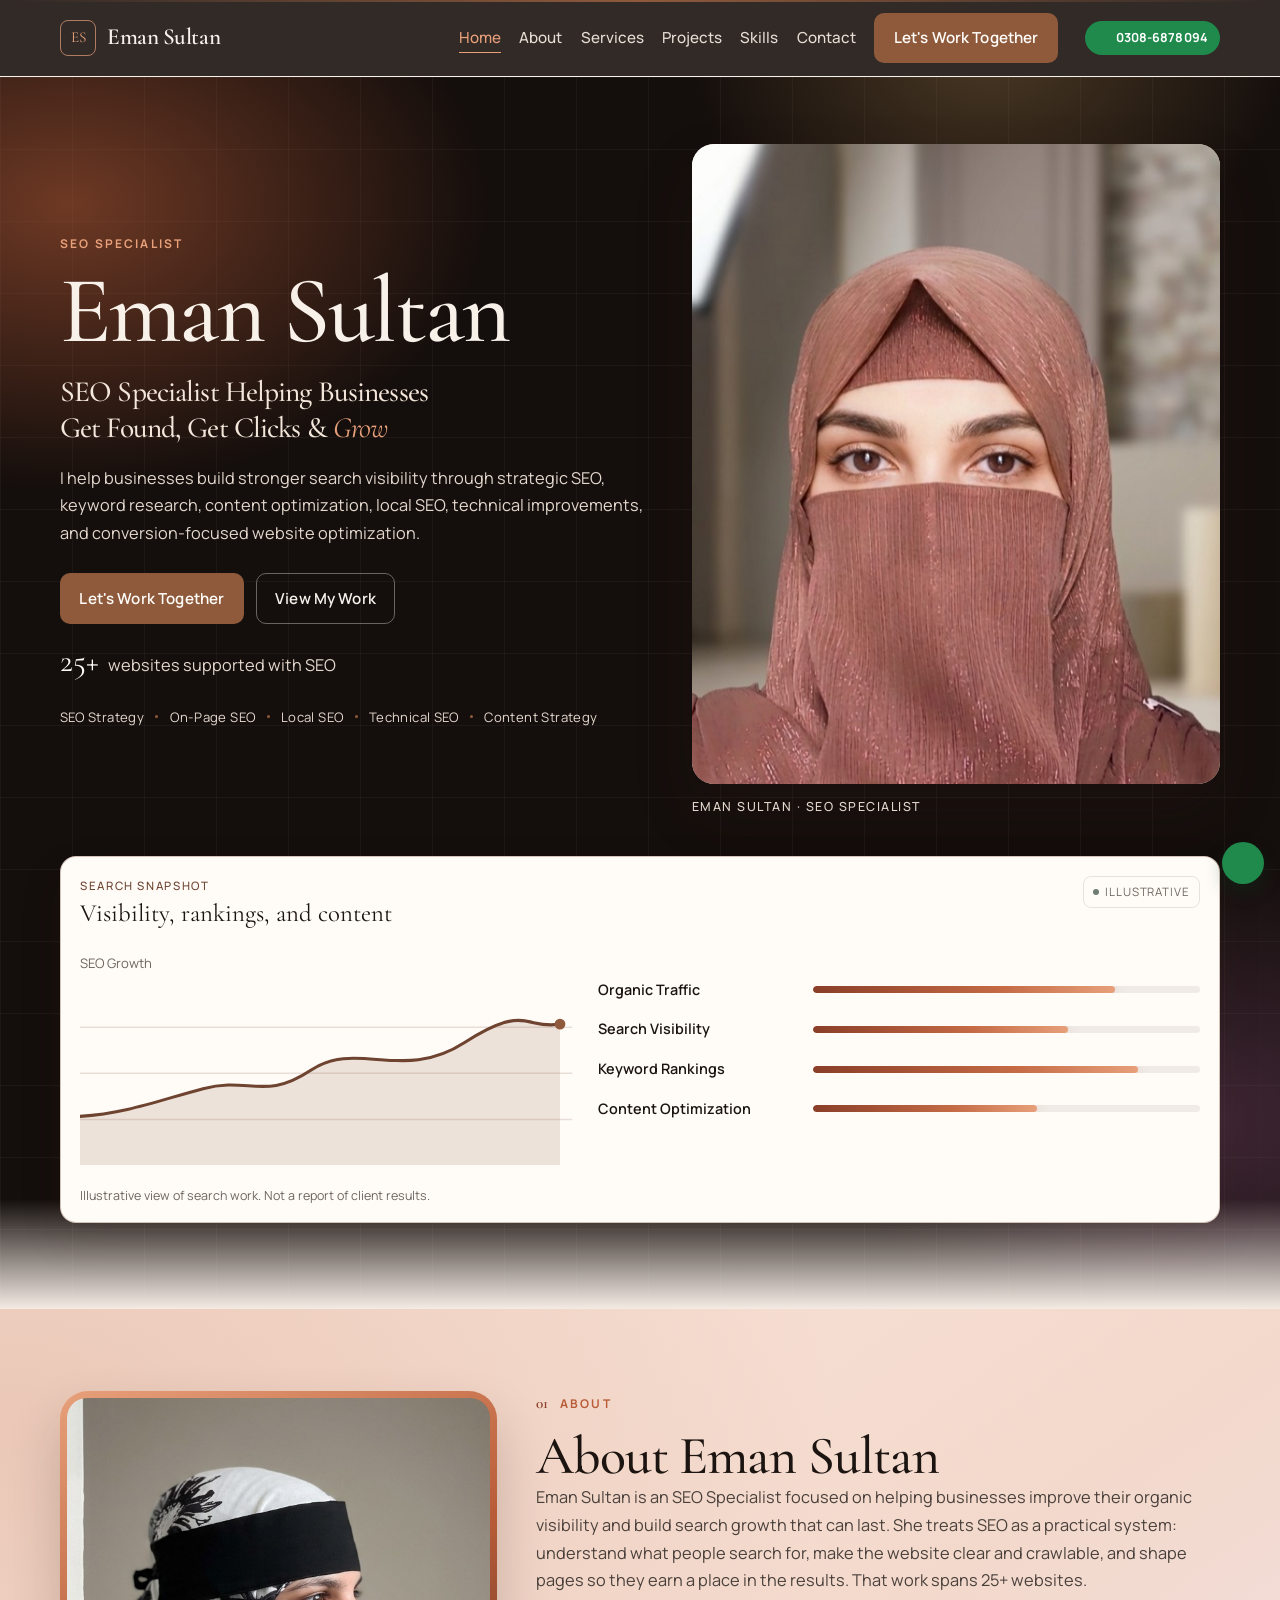
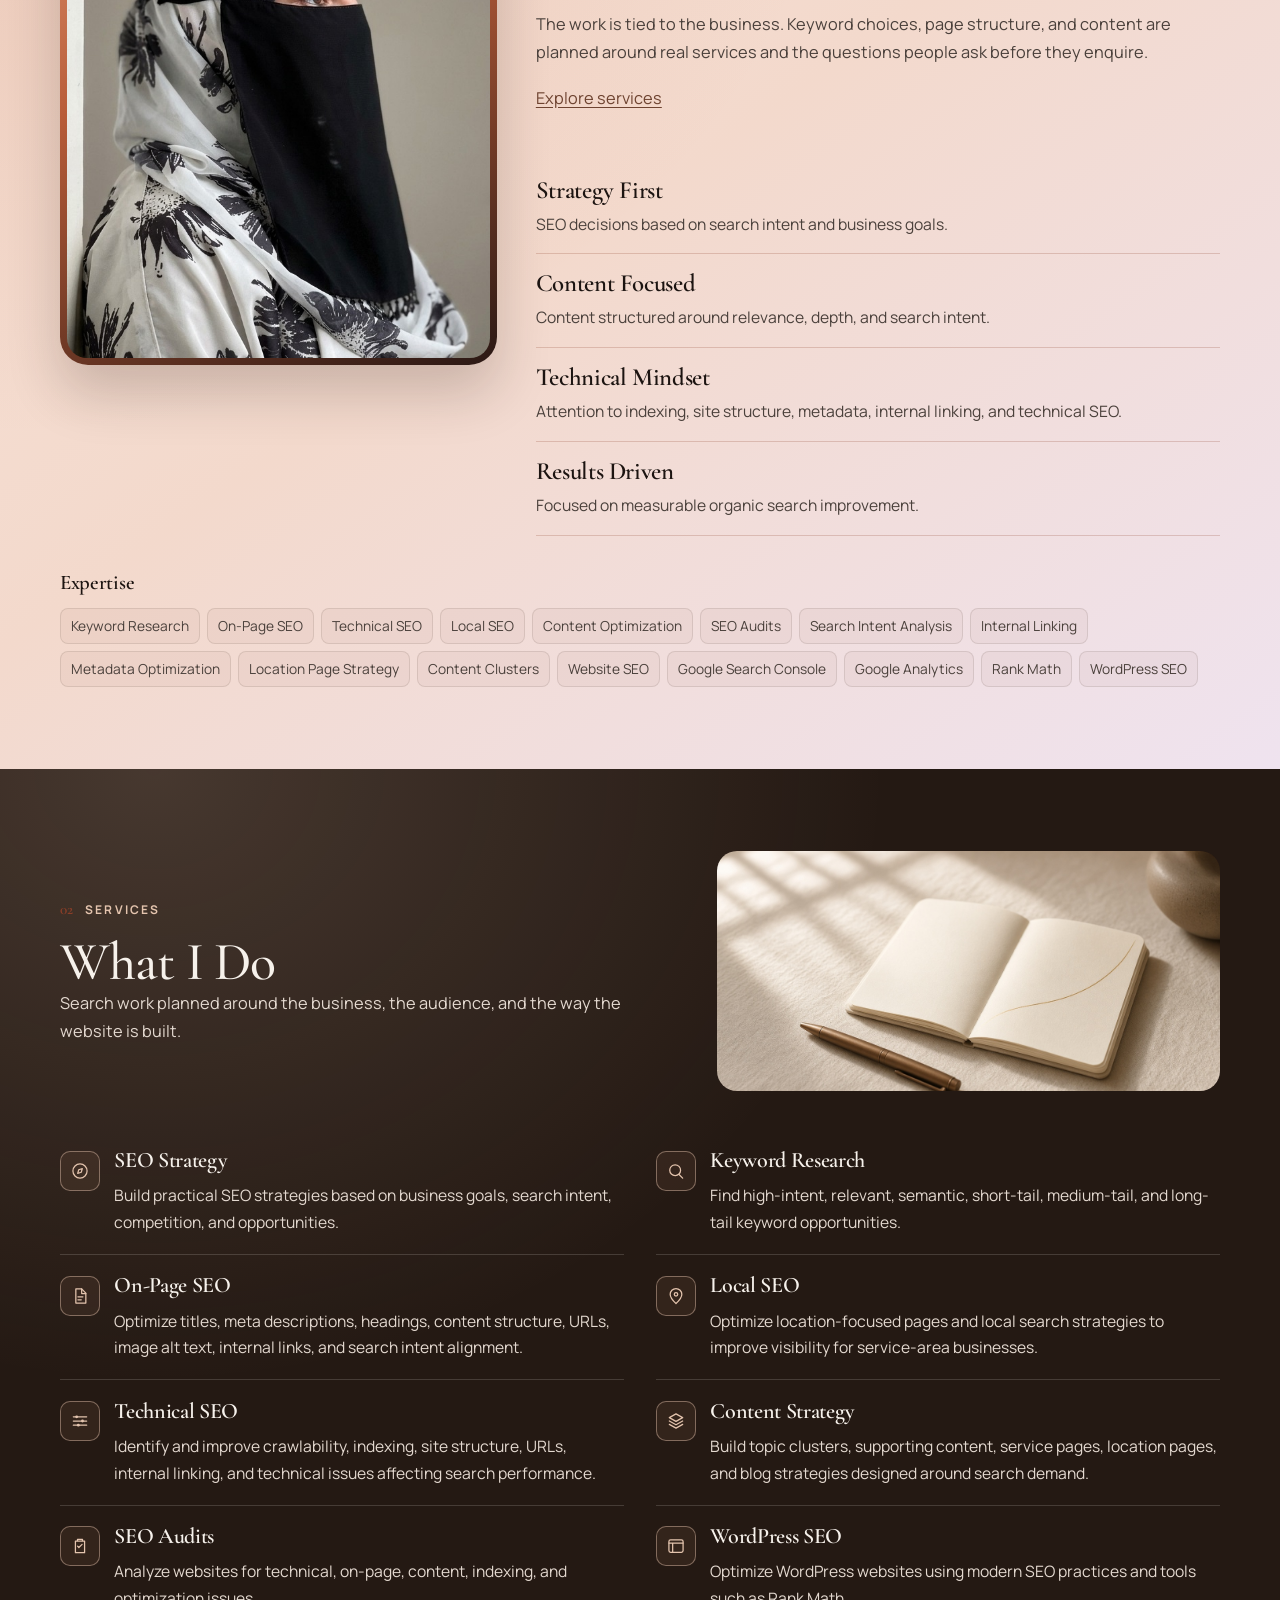
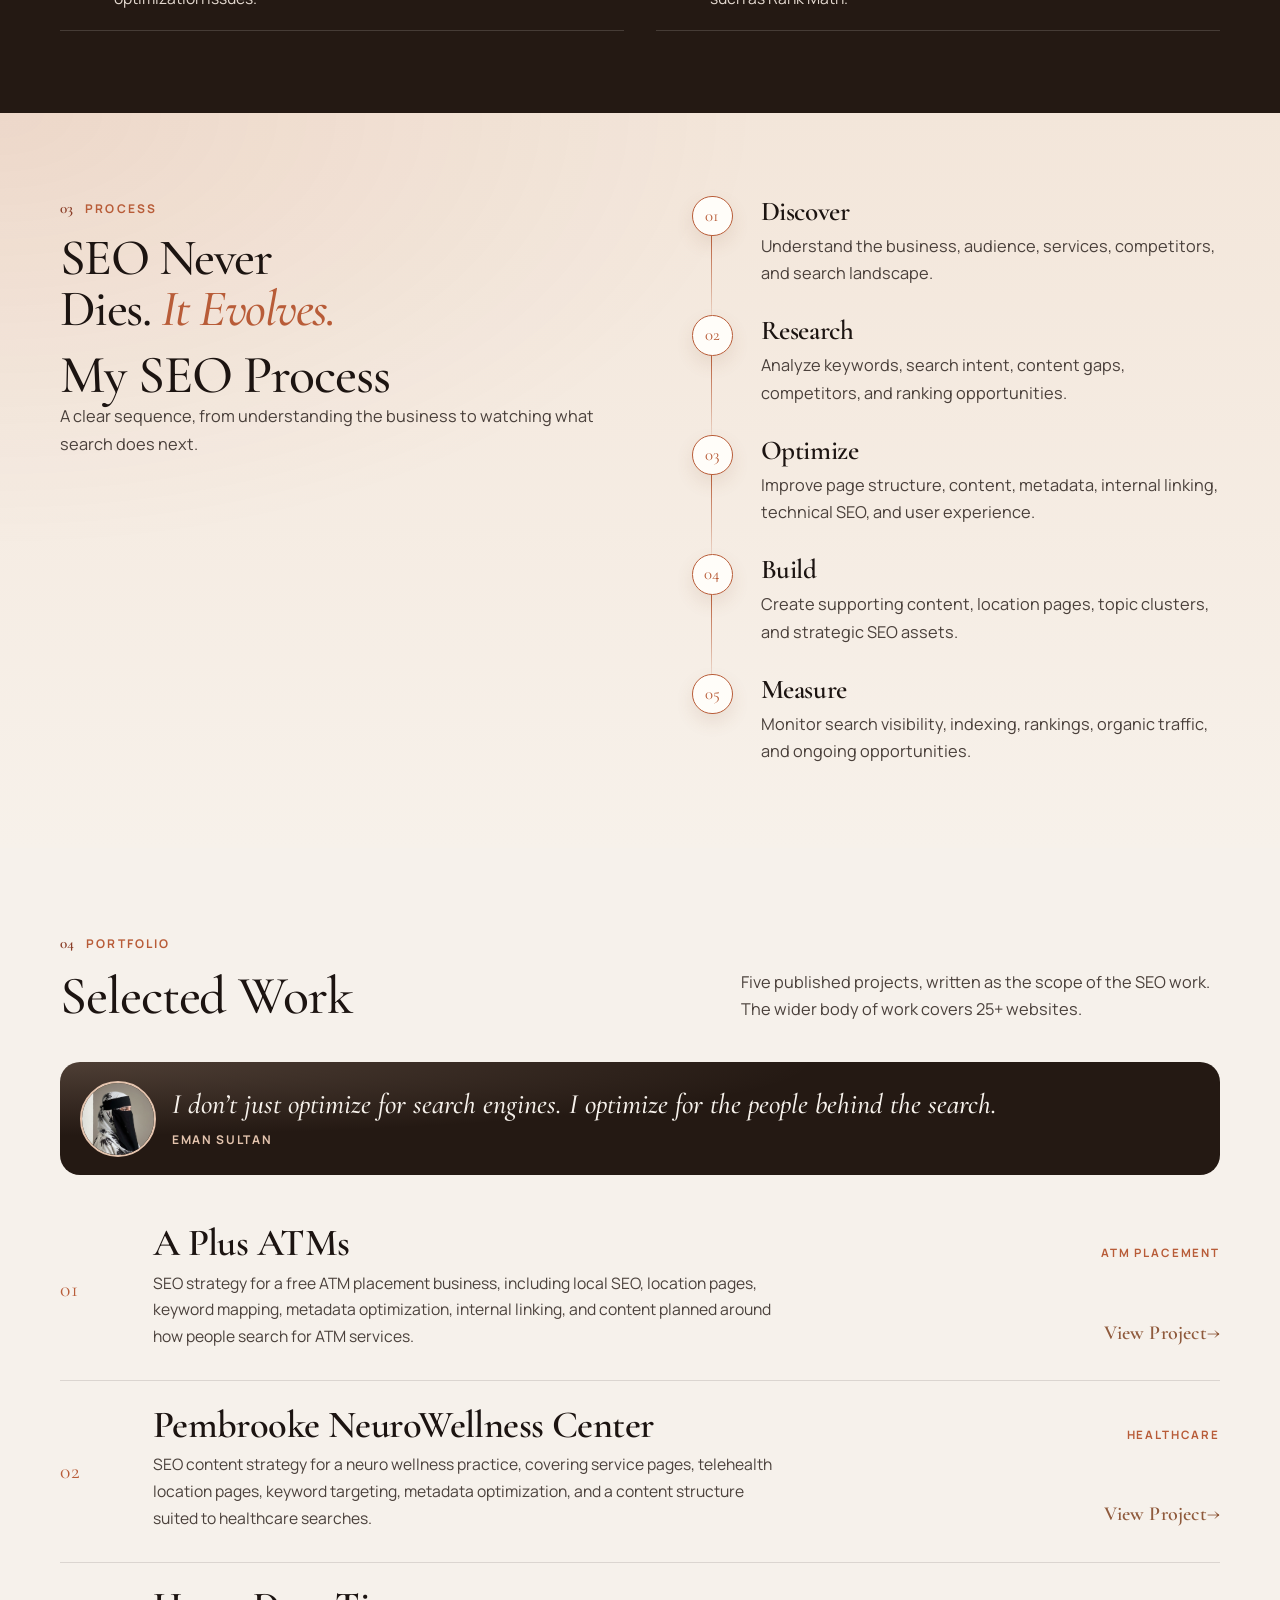
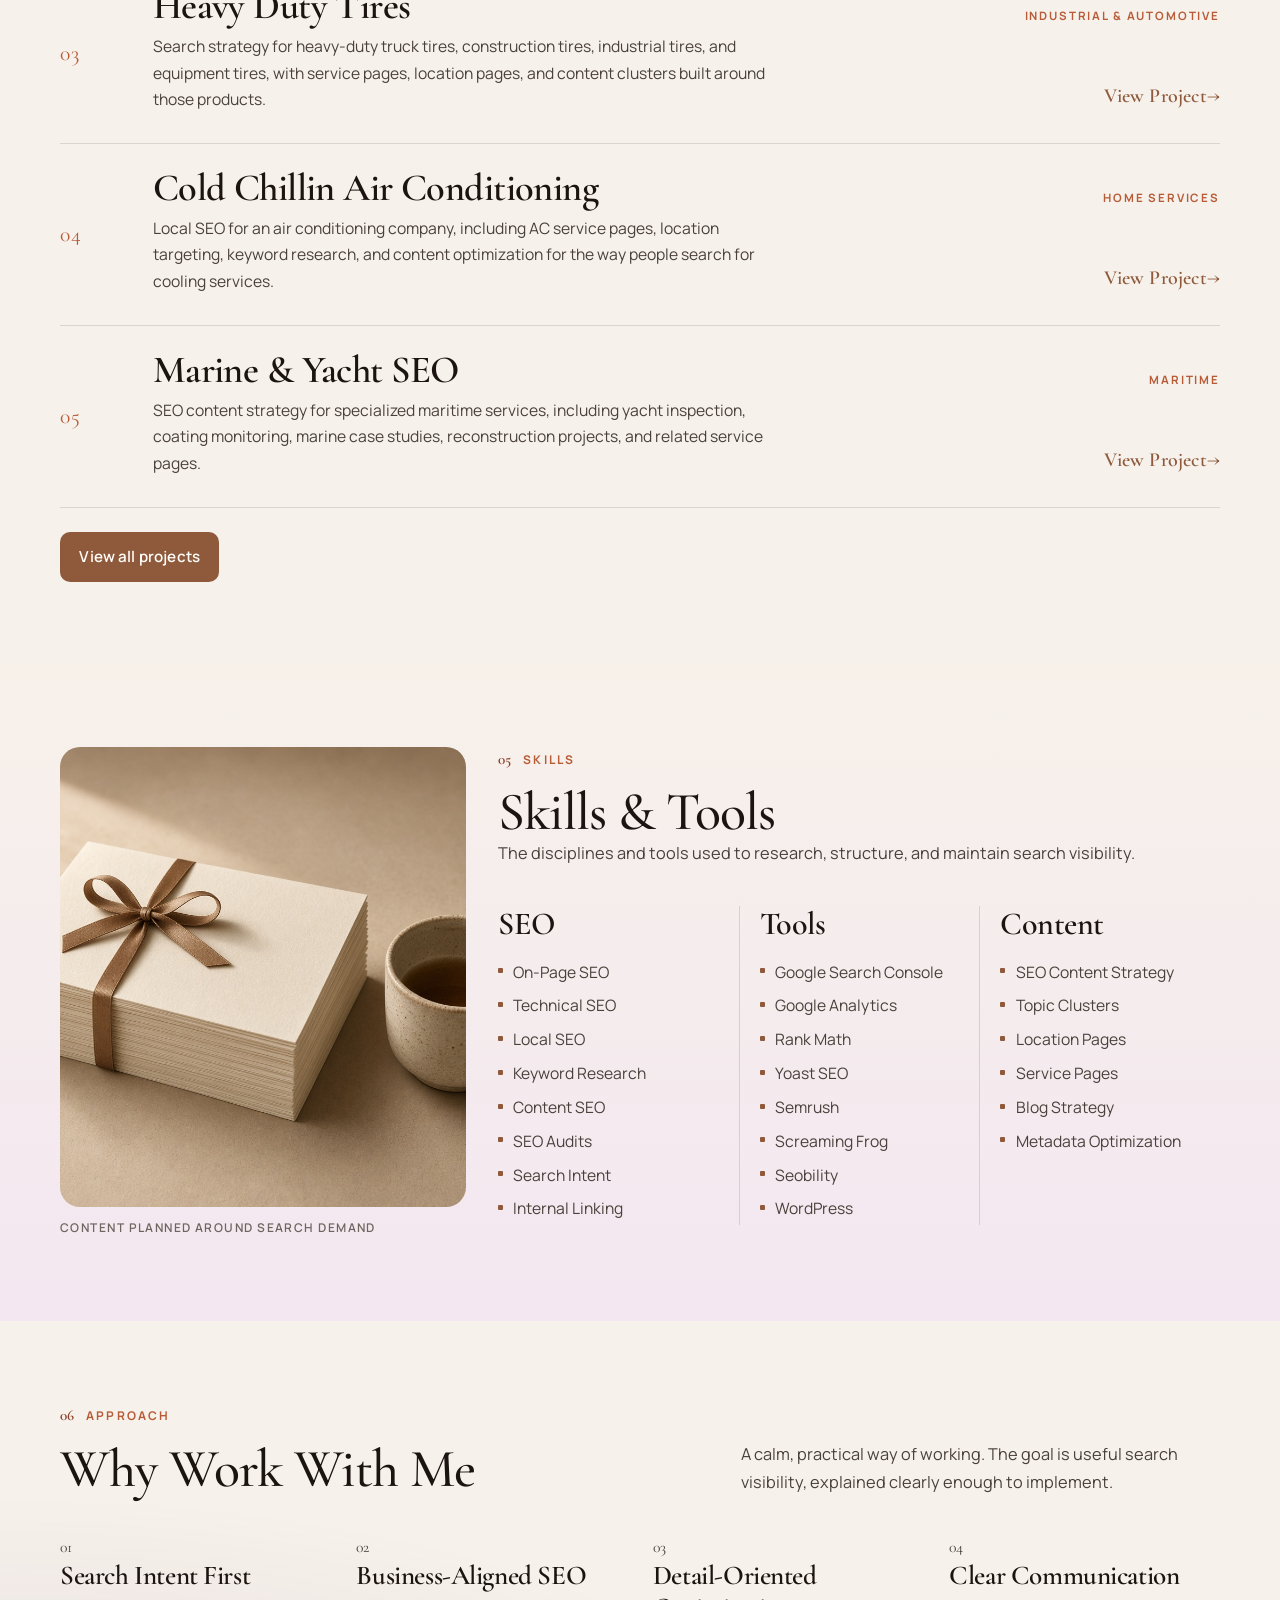
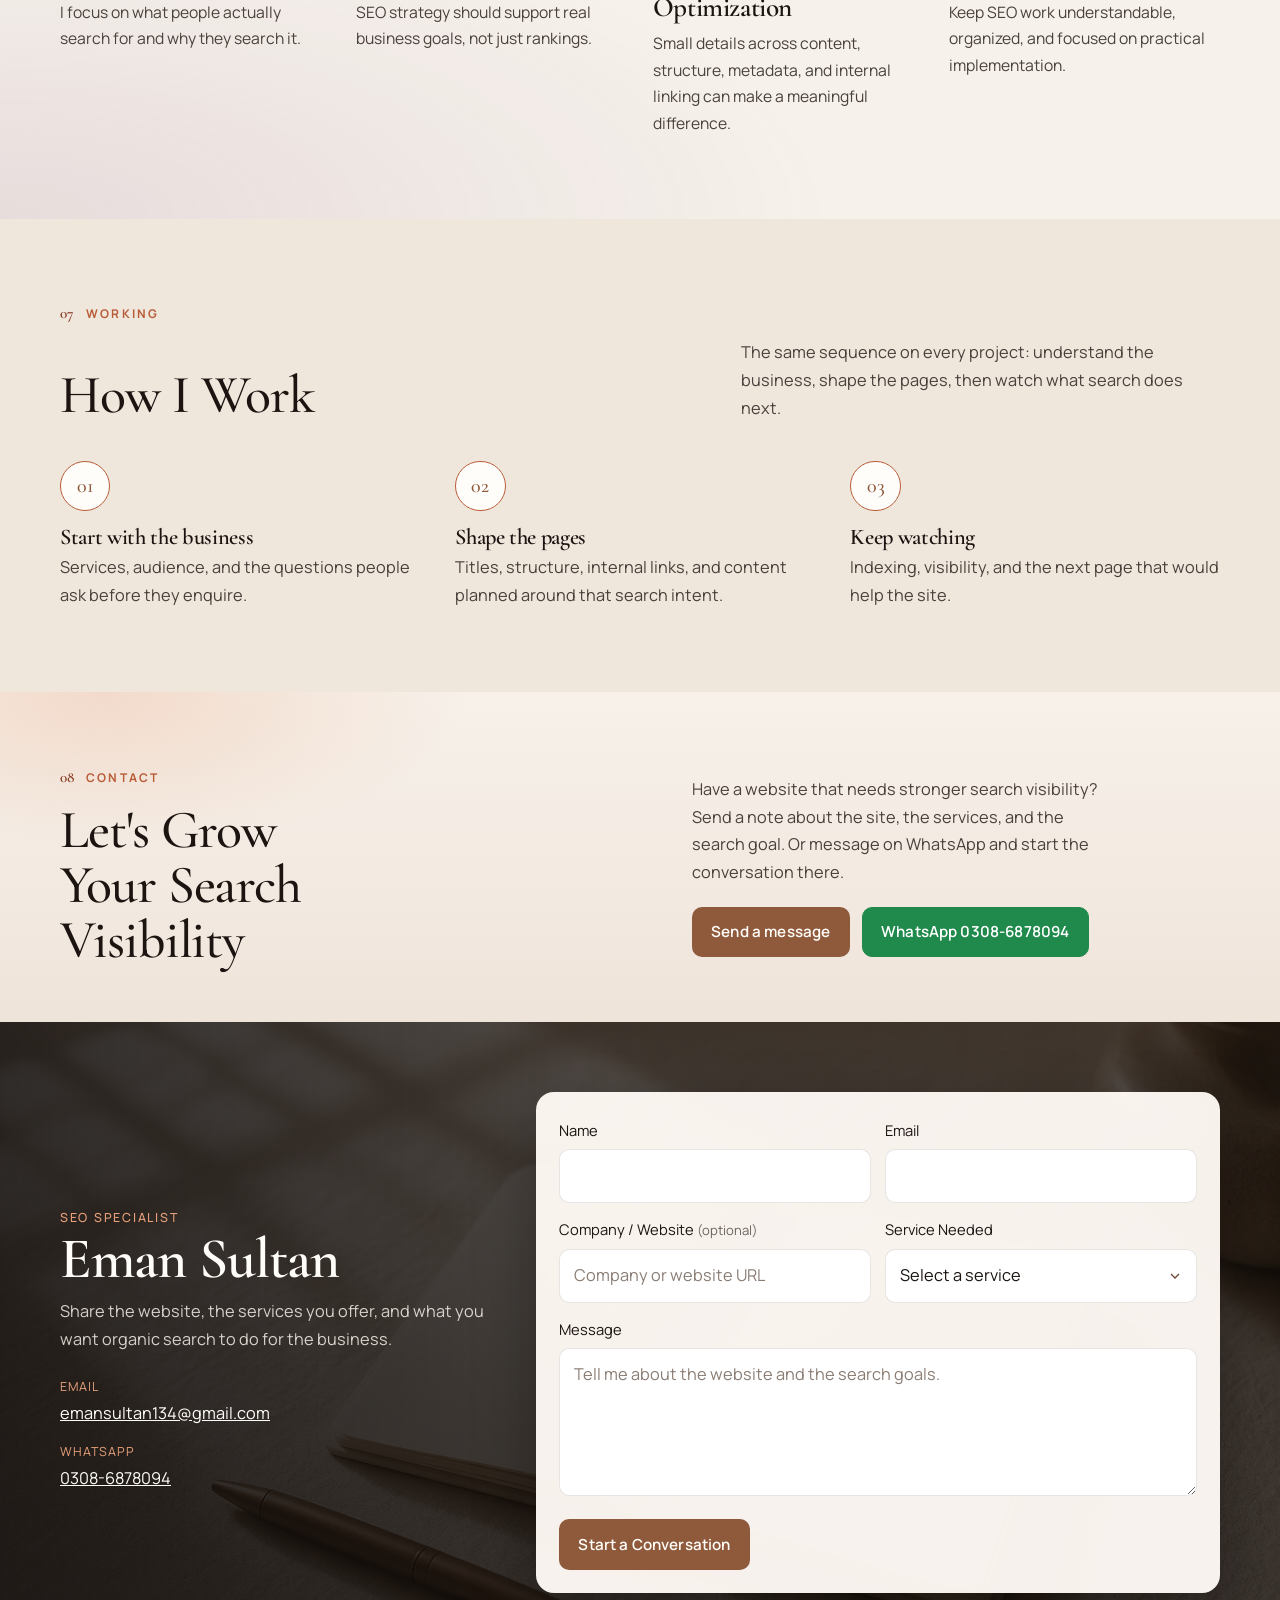
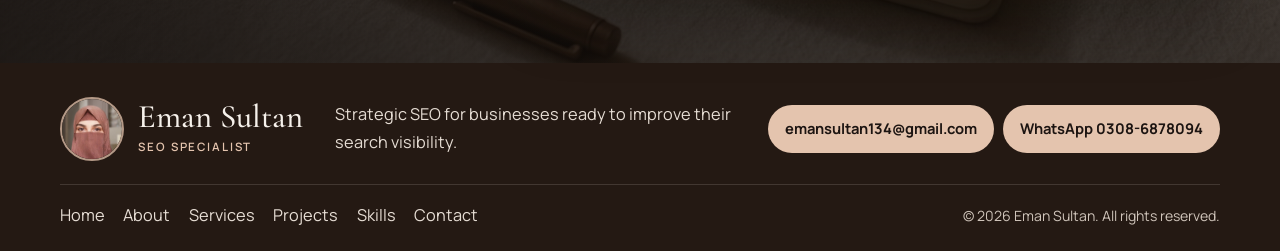
==== commit 23c9dd23: "Switch the WhatsApp number and take the button out of the hero." ====
--- a/index.html
+++ b/index.html
@@ -103,9 +103,9 @@
         <span class="logo-mark" aria-hidden="true">ES</span>
         <span class="logo-name">Eman Sultan</span>
       </a>
-      <a class="wa-header" href="https://wa.me/923494459497?text=Hi%20Eman%2C%20I%20would%20like%20to%20talk%20about%20SEO." target="_blank" rel="noopener noreferrer" aria-label="WhatsApp Eman Sultan on 0349-4459497">
-        <svg viewBox="0 0 24 24" aria-hidden="true"><path fill="currentColor" d="M12.04 2C6.58 2 2.15 6.4 2.15 11.83c0 1.74.46 3.44 1.34 4.94L2 22l5.39-1.4a10 10 0 0 0 4.65 1.18h.01c5.46 0 9.89-4.4 9.89-9.83C21.94 6.4 17.5 2 12.04 2zm5.76 13.9c-.24.68-1.4 1.3-1.94 1.38-.5.08-1.12.11-1.81-.11-.42-.14-.95-.31-1.64-.61-2.88-1.24-4.76-4.14-4.9-4.33-.14-.2-1.16-1.54-1.16-2.94s.73-2.08 1-2.37c.24-.28.64-.41 1.02-.41.12 0 .23 0 .33.01.3.01.44.03.64.49.24.58.82 2 .89 2.15.07.14.12.32.02.51-.1.2-.14.32-.28.49-.14.17-.3.38-.42.51-.14.14-.28.29-.12.56.16.28.72 1.18 1.54 1.91 1.06.94 1.95 1.24 2.23 1.38.28.14.44.12.6-.07.17-.2.7-.81.88-1.09.19-.28.37-.23.62-.14.26.1 1.62.76 1.9.9.28.14.46.2.53.32.07.12.07.68-.17 1.36z"/></svg>
-        <span>0349-4459497</span>
+      <a class="wa-header" href="https://wa.me/923086878094?text=Hi%20Eman%2C%20I%20would%20like%20to%20talk%20about%20SEO." target="_blank" rel="noopener noreferrer" aria-label="WhatsApp Eman Sultan on 0308-6878094">
+        <svg viewBox="0 0 24 24" width="16" height="16" aria-hidden="true"><path fill="currentColor" d="M12.04 2C6.58 2" 2.15 6.4 2.15 11.83c0 1.74.46 3.44 1.34 4.94L2 22l5.39-1.4a10 10 0 0 0 4.65 1.18h.01c5.46 0 9.89-4.4 9.89-9.83C21.94 6.4 17.5 2 12.04 2zm5.76 13.9c-.24.68-1.4 1.3-1.94 1.38-.5.08-1.12.11-1.81-.11-.42-.14-.95-.31-1.64-.61-2.88-1.24-4.76-4.14-4.9-4.33-.14-.2-1.16-1.54-1.16-2.94s.73-2.08 1-2.37c.24-.28.64-.41 1.02-.41.12 0 .23 0 .33.01.3.01.44.03.64.49.24.58.82 2 .89 2.15.07.14.12.32.02.51-.1.2-.14.32-.28.49-.14.17-.3.38-.42.51-.14.14-.28.29-.12.56.16.28.72 1.18 1.54 1.91 1.06.94 1.95 1.24 2.23 1.38.28.14.44.12.6-.07.17-.2.7-.81.88-1.09.19-.28.37-.23.62-.14.26.1 1.62.76 1.9.9.28.14.46.2.53.32.07.12.07.68-.17 1.36z"/></svg>
+        <span>0308-6878094</span>
       </a>
       <button class="nav-toggle" type="button" aria-expanded="false" aria-controls="primary-nav" aria-label="Open menu">
         <span class="nav-toggle-box" aria-hidden="true"><span></span><span></span><span></span></span>
@@ -123,8 +123,8 @@
       </nav>
     </div>
   </header>
-  <a class="wa-tab" href="https://wa.me/923494459497?text=Hi%20Eman%2C%20I%20would%20like%20to%20talk%20about%20SEO." target="_blank" rel="noopener noreferrer" aria-label="WhatsApp Eman Sultan on 0349-4459497">
-    <svg viewBox="0 0 24 24" aria-hidden="true"><path fill="currentColor" d="M12.04 2C6.58 2 2.15 6.4 2.15 11.83c0 1.74.46 3.44 1.34 4.94L2 22l5.39-1.4a10 10 0 0 0 4.65 1.18h.01c5.46 0 9.89-4.4 9.89-9.83C21.94 6.4 17.5 2 12.04 2zm5.76 13.9c-.24.68-1.4 1.3-1.94 1.38-.5.08-1.12.11-1.81-.11-.42-.14-.95-.31-1.64-.61-2.88-1.24-4.76-4.14-4.9-4.33-.14-.2-1.16-1.54-1.16-2.94s.73-2.08 1-2.37c.24-.28.64-.41 1.02-.41.12 0 .23 0 .33.01.3.01.44.03.64.49.24.58.82 2 .89 2.15.07.14.12.32.02.51-.1.2-.14.32-.28.49-.14.17-.3.38-.42.51-.14.14-.28.29-.12.56.16.28.72 1.18 1.54 1.91 1.06.94 1.95 1.24 2.23 1.38.28.14.44.12.6-.07.17-.2.7-.81.88-1.09.19-.28.37-.23.62-.14.26.1 1.62.76 1.9.9.28.14.46.2.53.32.07.12.07.68-.17 1.36z"/></svg>
+  <a class="wa-tab" href="https://wa.me/923086878094?text=Hi%20Eman%2C%20I%20would%20like%20to%20talk%20about%20SEO." target="_blank" rel="noopener noreferrer" aria-label="WhatsApp Eman Sultan on 0308-6878094">
+    <svg viewBox="0 0 24 24" width="16" height="16" aria-hidden="true"><path fill="currentColor" d="M12.04 2C6.58 2" 2.15 6.4 2.15 11.83c0 1.74.46 3.44 1.34 4.94L2 22l5.39-1.4a10 10 0 0 0 4.65 1.18h.01c5.46 0 9.89-4.4 9.89-9.83C21.94 6.4 17.5 2 12.04 2zm5.76 13.9c-.24.68-1.4 1.3-1.94 1.38-.5.08-1.12.11-1.81-.11-.42-.14-.95-.31-1.64-.61-2.88-1.24-4.76-4.14-4.9-4.33-.14-.2-1.16-1.54-1.16-2.94s.73-2.08 1-2.37c.24-.28.64-.41 1.02-.41.12 0 .23 0 .33.01.3.01.44.03.64.49.24.58.82 2 .89 2.15.07.14.12.32.02.51-.1.2-.14.32-.28.49-.14.17-.3.38-.42.51-.14.14-.28.29-.12.56.16.28.72 1.18 1.54 1.91 1.06.94 1.95 1.24 2.23 1.38.28.14.44.12.6-.07.17-.2.7-.81.88-1.09.19-.28.37-.23.62-.14.26.1 1.62.76 1.9.9.28.14.46.2.53.32.07.12.07.68-.17 1.36z"/></svg>
   </a>
 
   <main id="main" tabindex="-1">
@@ -138,7 +138,6 @@
           <p class="lede">I help businesses build stronger search visibility through strategic SEO, keyword research, content optimization, local SEO, technical improvements, and conversion-focused website optimization.</p>
           <div class="cta-row">
             <a class="btn btn-primary" href="contact.html">Let's Work Together</a>
-            <a class="btn btn-wa" href="https://wa.me/923494459497?text=Hi%20Eman%2C%20I%20would%20like%20to%20talk%20about%20SEO." target="_blank" rel="noopener noreferrer">WhatsApp 0349-4459497</a>
             <a class="btn btn-secondary" href="#portfolio">View My Work</a>
           </div>
           <p class="stat-line"><strong>25+</strong> <span>websites supported with SEO</span></p>
@@ -644,7 +643,7 @@
             <p>Have a website that needs stronger search visibility? Send a note about the site, the services, and the search goal. Or message on WhatsApp and start the conversation there.</p>
             <div class="cta-row">
               <a class="btn btn-primary" href="#contact-form">Send a message</a>
-              <a class="btn btn-wa" href="https://wa.me/923494459497?text=Hi%20Eman%2C%20I%20would%20like%20to%20talk%20about%20SEO." target="_blank" rel="noopener noreferrer">WhatsApp 0349-4459497</a>
+              <a class="btn btn-wa" href="https://wa.me/923086878094?text=Hi%20Eman%2C%20I%20would%20like%20to%20talk%20about%20SEO." target="_blank" rel="noopener noreferrer">WhatsApp 0308-6878094</a>
             </div>
           </div>
         </div>
@@ -729,8 +728,8 @@
     </section>
   </main>
 
-  <a class="wa-float" href="https://wa.me/923494459497?text=Hi%20Eman%2C%20I%20would%20like%20to%20talk%20about%20SEO." target="_blank" rel="noopener noreferrer" aria-label="WhatsApp Eman Sultan on 0349-4459497">
-    <svg viewBox="0 0 24 24" aria-hidden="true"><path fill="currentColor" d="M12.04 2C6.58 2 2.15 6.4 2.15 11.83c0 1.74.46 3.44 1.34 4.94L2 22l5.39-1.4a10 10 0 0 0 4.65 1.18h.01c5.46 0 9.89-4.4 9.89-9.83C21.94 6.4 17.5 2 12.04 2zm5.76 13.9c-.24.68-1.4 1.3-1.94 1.38-.5.08-1.12.11-1.81-.11-.42-.14-.95-.31-1.64-.61-2.88-1.24-4.76-4.14-4.9-4.33-.14-.2-1.16-1.54-1.16-2.94s.73-2.08 1-2.37c.24-.28.64-.41 1.02-.41.12 0 .23 0 .33.01.3.01.44.03.64.49.24.58.82 2 .89 2.15.07.14.12.32.02.51-.1.2-.14.32-.28.49-.14.17-.3.38-.42.51-.14.14-.28.29-.12.56.16.28.72 1.18 1.54 1.91 1.06.94 1.95 1.24 2.23 1.38.28.14.44.12.6-.07.17-.2.7-.81.88-1.09.19-.28.37-.23.62-.14.26.1 1.62.76 1.9.9.28.14.46.2.53.32.07.12.07.68-.17 1.36z"/></svg>
+  <a class="wa-float" href="https://wa.me/923086878094?text=Hi%20Eman%2C%20I%20would%20like%20to%20talk%20about%20SEO." target="_blank" rel="noopener noreferrer" aria-label="WhatsApp Eman Sultan on 0308-6878094">
+    <svg viewBox="0 0 24 24" width="16" height="16" aria-hidden="true"><path fill="currentColor" d="M12.04 2C6.58 2" 2.15 6.4 2.15 11.83c0 1.74.46 3.44 1.34 4.94L2 22l5.39-1.4a10 10 0 0 0 4.65 1.18h.01c5.46 0 9.89-4.4 9.89-9.83C21.94 6.4 17.5 2 12.04 2zm5.76 13.9c-.24.68-1.4 1.3-1.94 1.38-.5.08-1.12.11-1.81-.11-.42-.14-.95-.31-1.64-.61-2.88-1.24-4.76-4.14-4.9-4.33-.14-.2-1.16-1.54-1.16-2.94s.73-2.08 1-2.37c.24-.28.64-.41 1.02-.41.12 0 .23 0 .33.01.3.01.44.03.64.49.24.58.82 2 .89 2.15.07.14.12.32.02.51-.1.2-.14.32-.28.49-.14.17-.3.38-.42.51-.14.14-.28.29-.12.56.16.28.72 1.18 1.54 1.91 1.06.94 1.95 1.24 2.23 1.38.28.14.44.12.6-.07.17-.2.7-.81.88-1.09.19-.28.37-.23.62-.14.26.1 1.62.76 1.9.9.28.14.46.2.53.32.07.12.07.68-.17 1.36z"/></svg>
     <span>WhatsApp</span>
   </a>
 
@@ -747,7 +746,7 @@
         <p class="footer-desc">Strategic SEO for businesses ready to improve their search visibility.</p>
         <div class="footer-actions">
           <a class="footer-mail" href="mailto:emansultan134@gmail.com">emansultan134@gmail.com</a>
-          <a class="footer-mail" href="https://wa.me/923494459497" target="_blank" rel="noopener noreferrer">WhatsApp 0349-4459497</a>
+          <a class="footer-mail" href="https://wa.me/923086878094" target="_blank" rel="noopener noreferrer">WhatsApp 0308-6878094</a>
         </div>
       </div>
       <div class="footer-bar">
--- a/css/styles.css
+++ b/css/styles.css
@@ -2299,10 +2299,16 @@
 }
 
 .wa-header svg,
-.wa-float svg {
-  width: 18px;
-  height: 18px;
-  flex-shrink: 0;
+.wa-float svg,
+.wa-tab svg {
+  display: block;
+  width: 16px;
+  height: 16px;
+  min-width: 16px;
+  max-width: 16px;
+  min-height: 16px;
+  max-height: 16px;
+  flex: 0 0 16px;
 }
 
 .wa-header:hover,
@@ -2320,12 +2326,26 @@
   z-index: 55;
   display: inline-flex;
   align-items: center;
-  gap: 0.5rem;
-  padding: 0.78rem 1.05rem;
-  border-radius: 999px;
+  justify-content: center;
+  width: 42px;
+  height: 42px;
+  min-width: 42px;
+  max-width: 42px;
+  min-height: 42px;
+  max-height: 42px;
+  padding: 0;
+  overflow: hidden;
+  border-radius: 50%;
   text-decoration: none;
-  font-weight: 700;
-  box-shadow: 0 14px 32px rgba(16, 70, 36, 0.35);
+  box-shadow: 0 8px 18px rgba(16, 70, 36, 0.28);
+}
+
+.wa-float span {
+  position: absolute;
+  width: 1px;
+  height: 1px;
+  overflow: hidden;
+  clip: rect(0, 0, 0, 0);
 }
 
 .reach {
@@ -2412,21 +2432,23 @@
   .nav-toggle { margin-left: auto; margin-right: 3.3rem; }
   .wa-tab {
     position: fixed;
-    top: 16px;
+    top: 18px;
     right: 12px;
     z-index: 60;
     display: inline-flex;
     align-items: center;
     justify-content: center;
-    width: 44px;
-    height: 44px;
+    width: 36px;
+    height: 36px;
+    min-width: 36px;
+    max-width: 36px;
+    overflow: hidden;
     border-radius: 50%;
     background: #1f8a4c;
     color: #fff;
     text-decoration: none;
-    box-shadow: 0 8px 20px rgba(16, 70, 36, 0.35);
-  }
-  .wa-tab svg { width: 22px; height: 22px; }
+    box-shadow: 0 6px 14px rgba(16, 70, 36, 0.28);
+  }
 }
 
 @media (max-width: 600px) {
